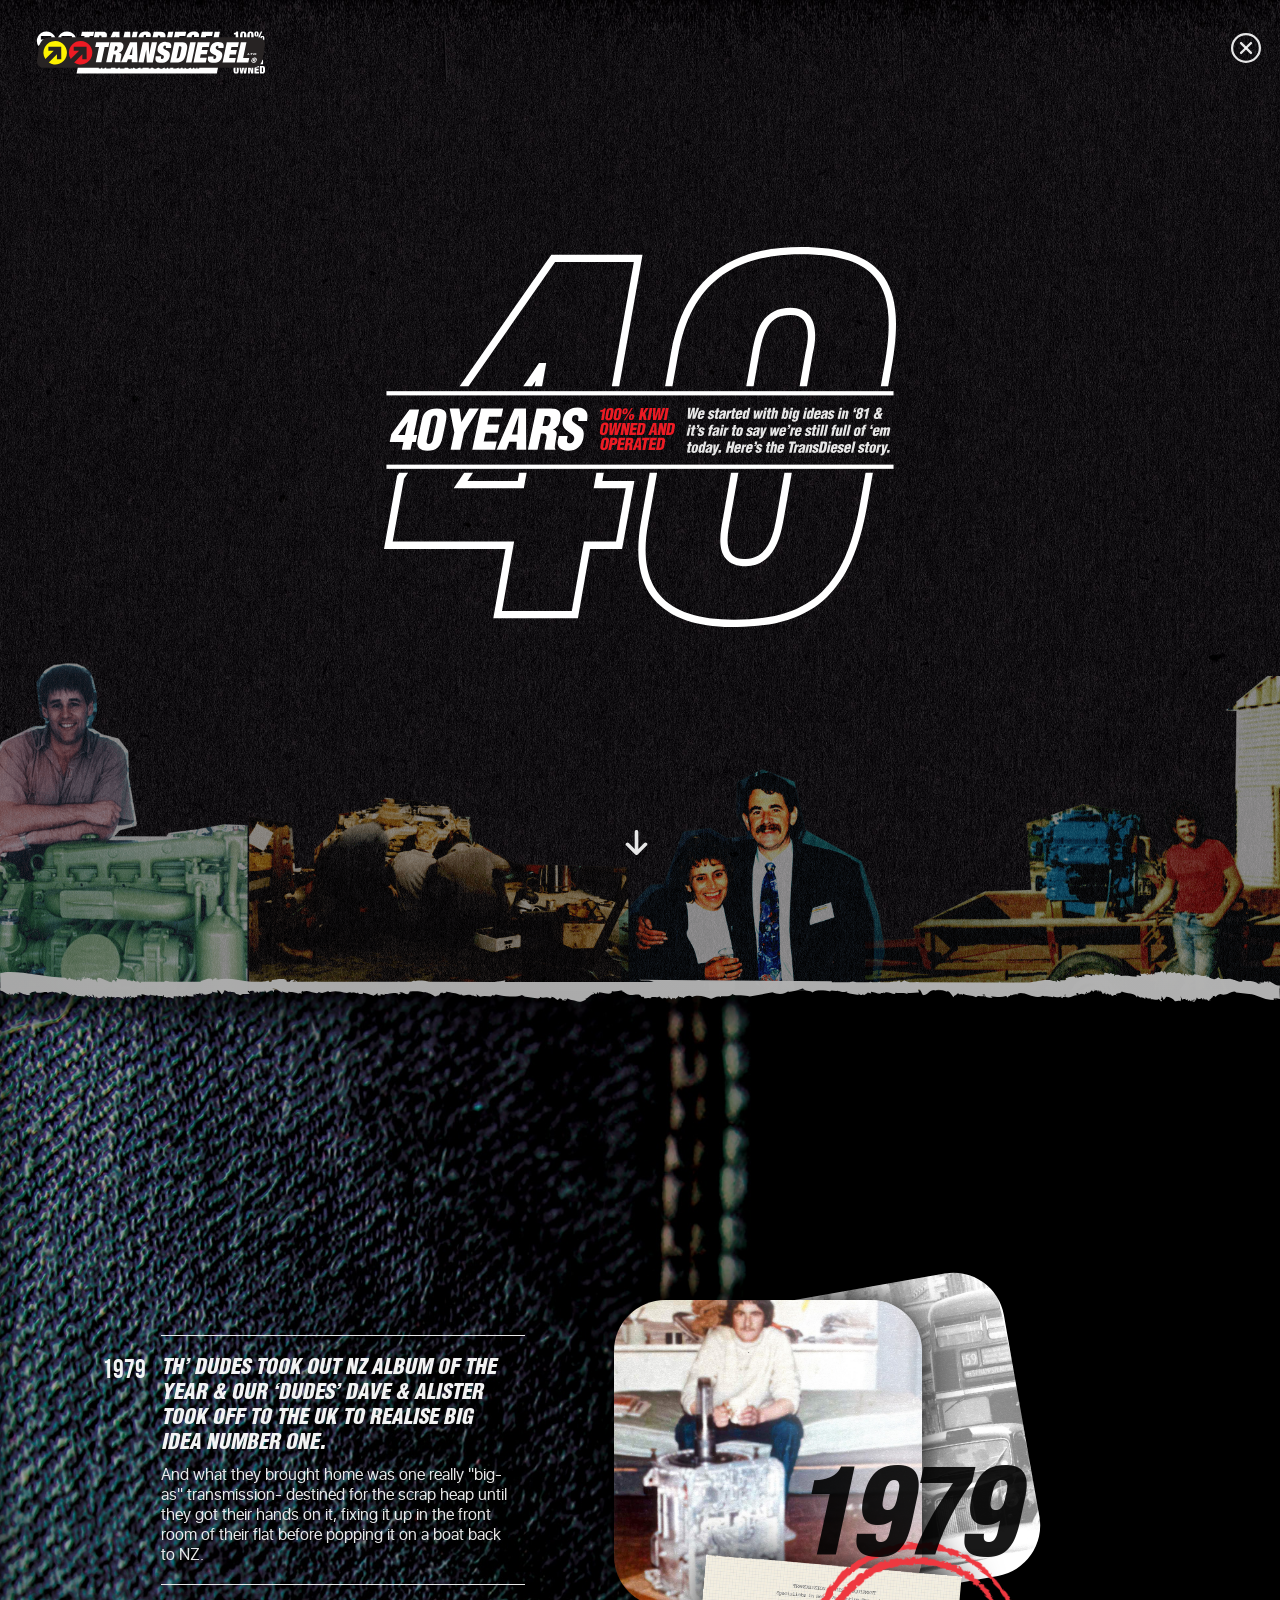
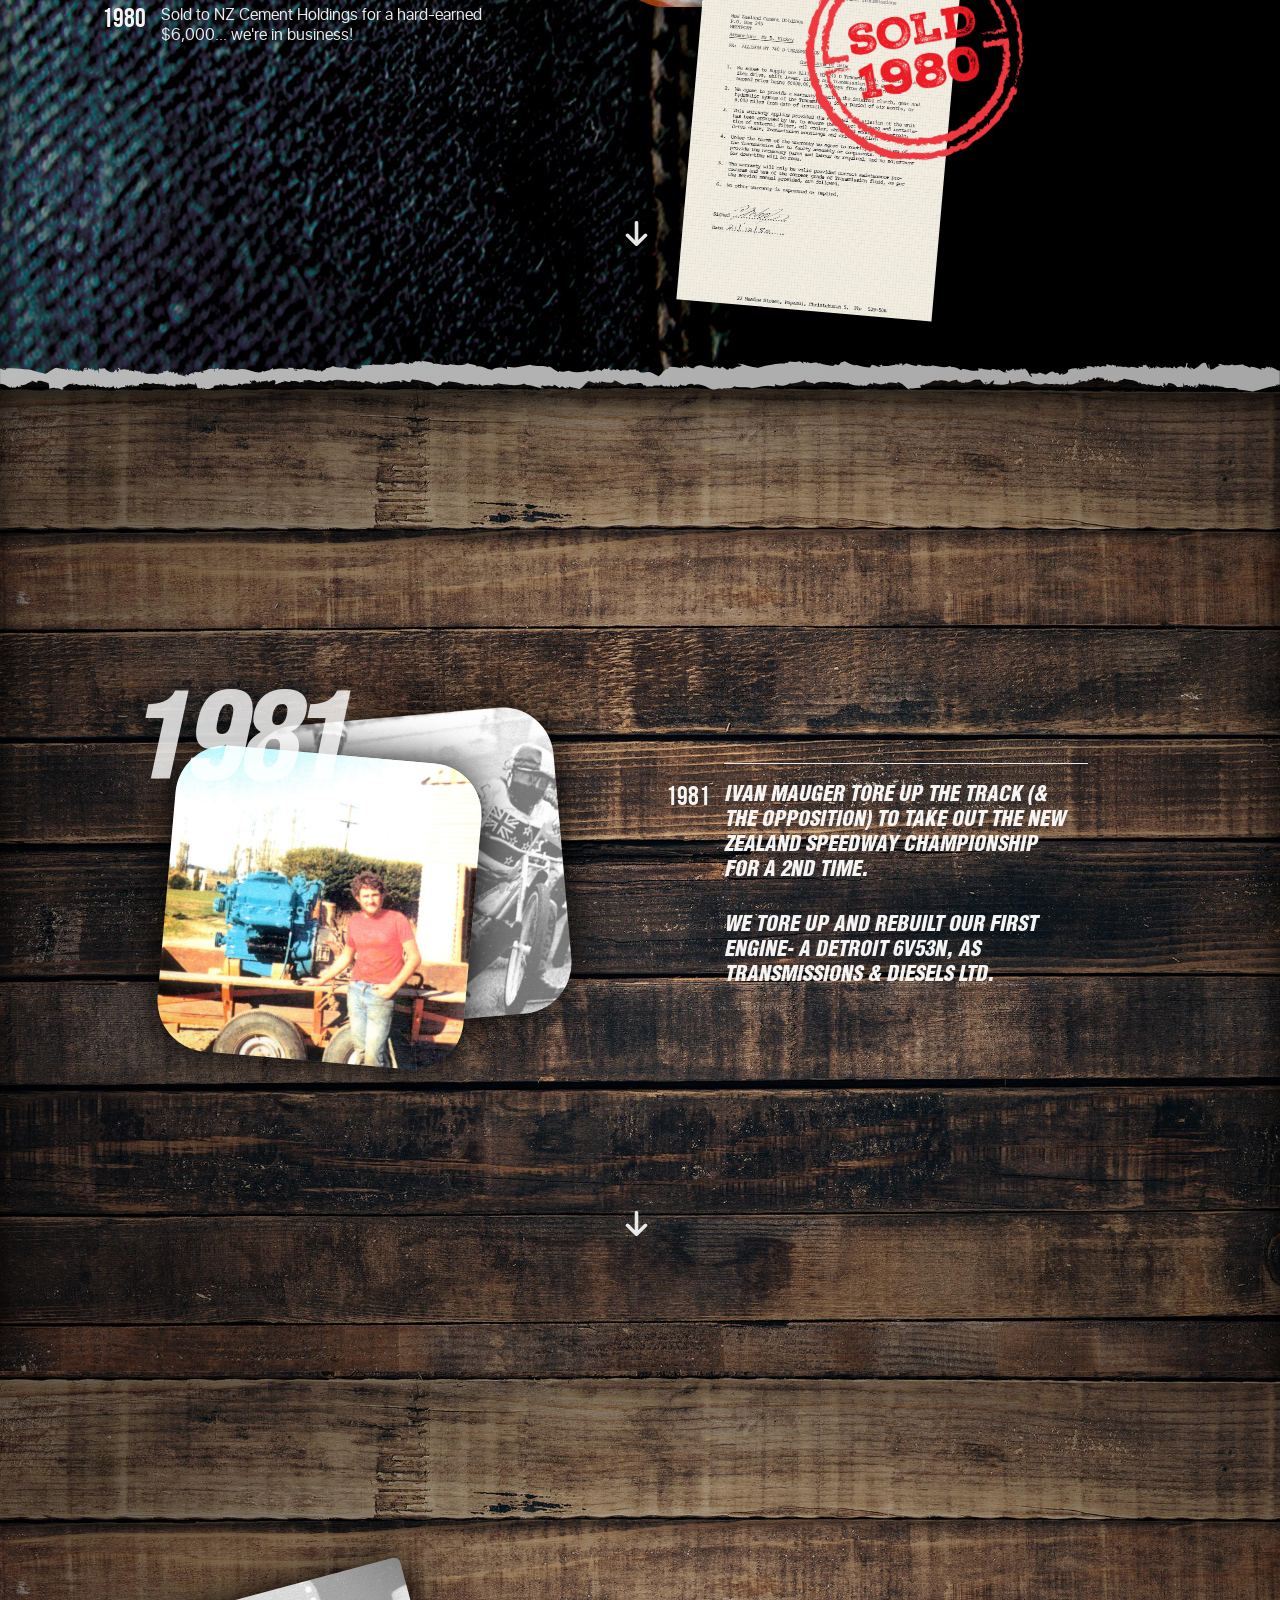
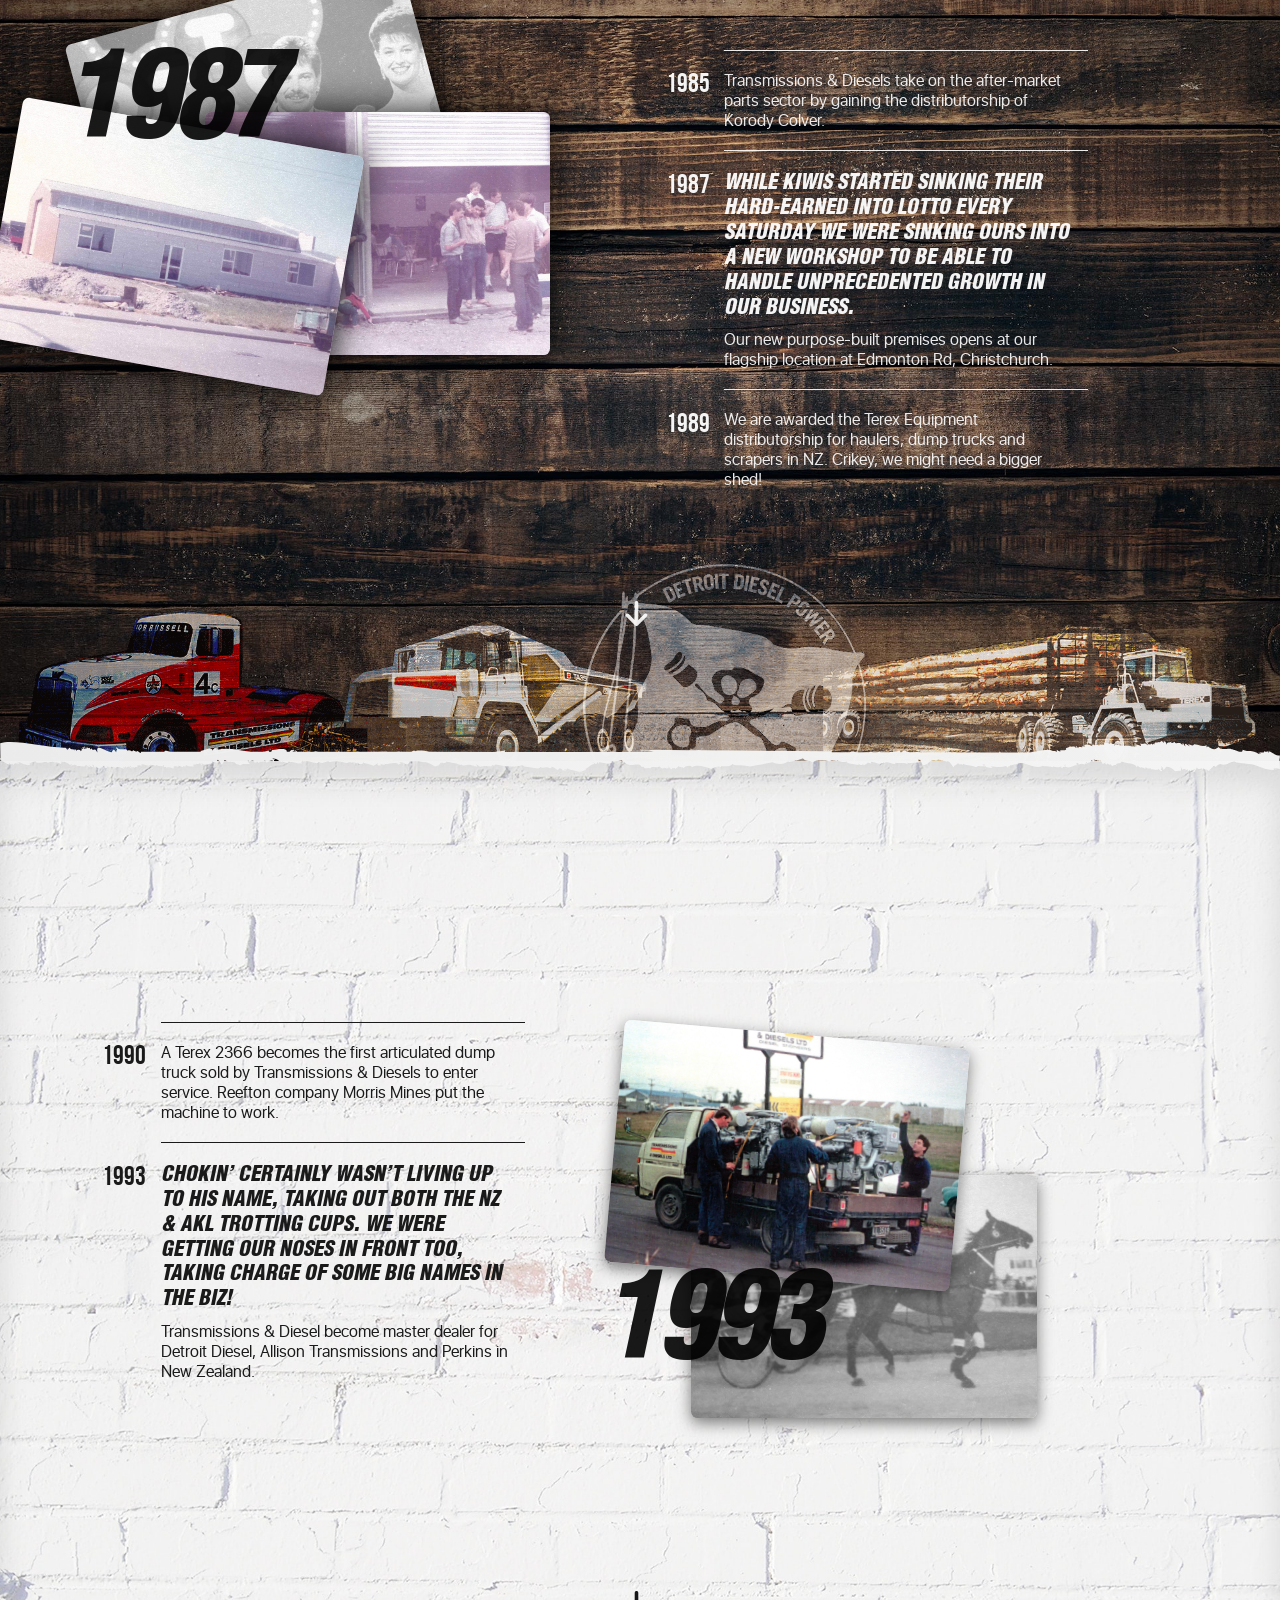
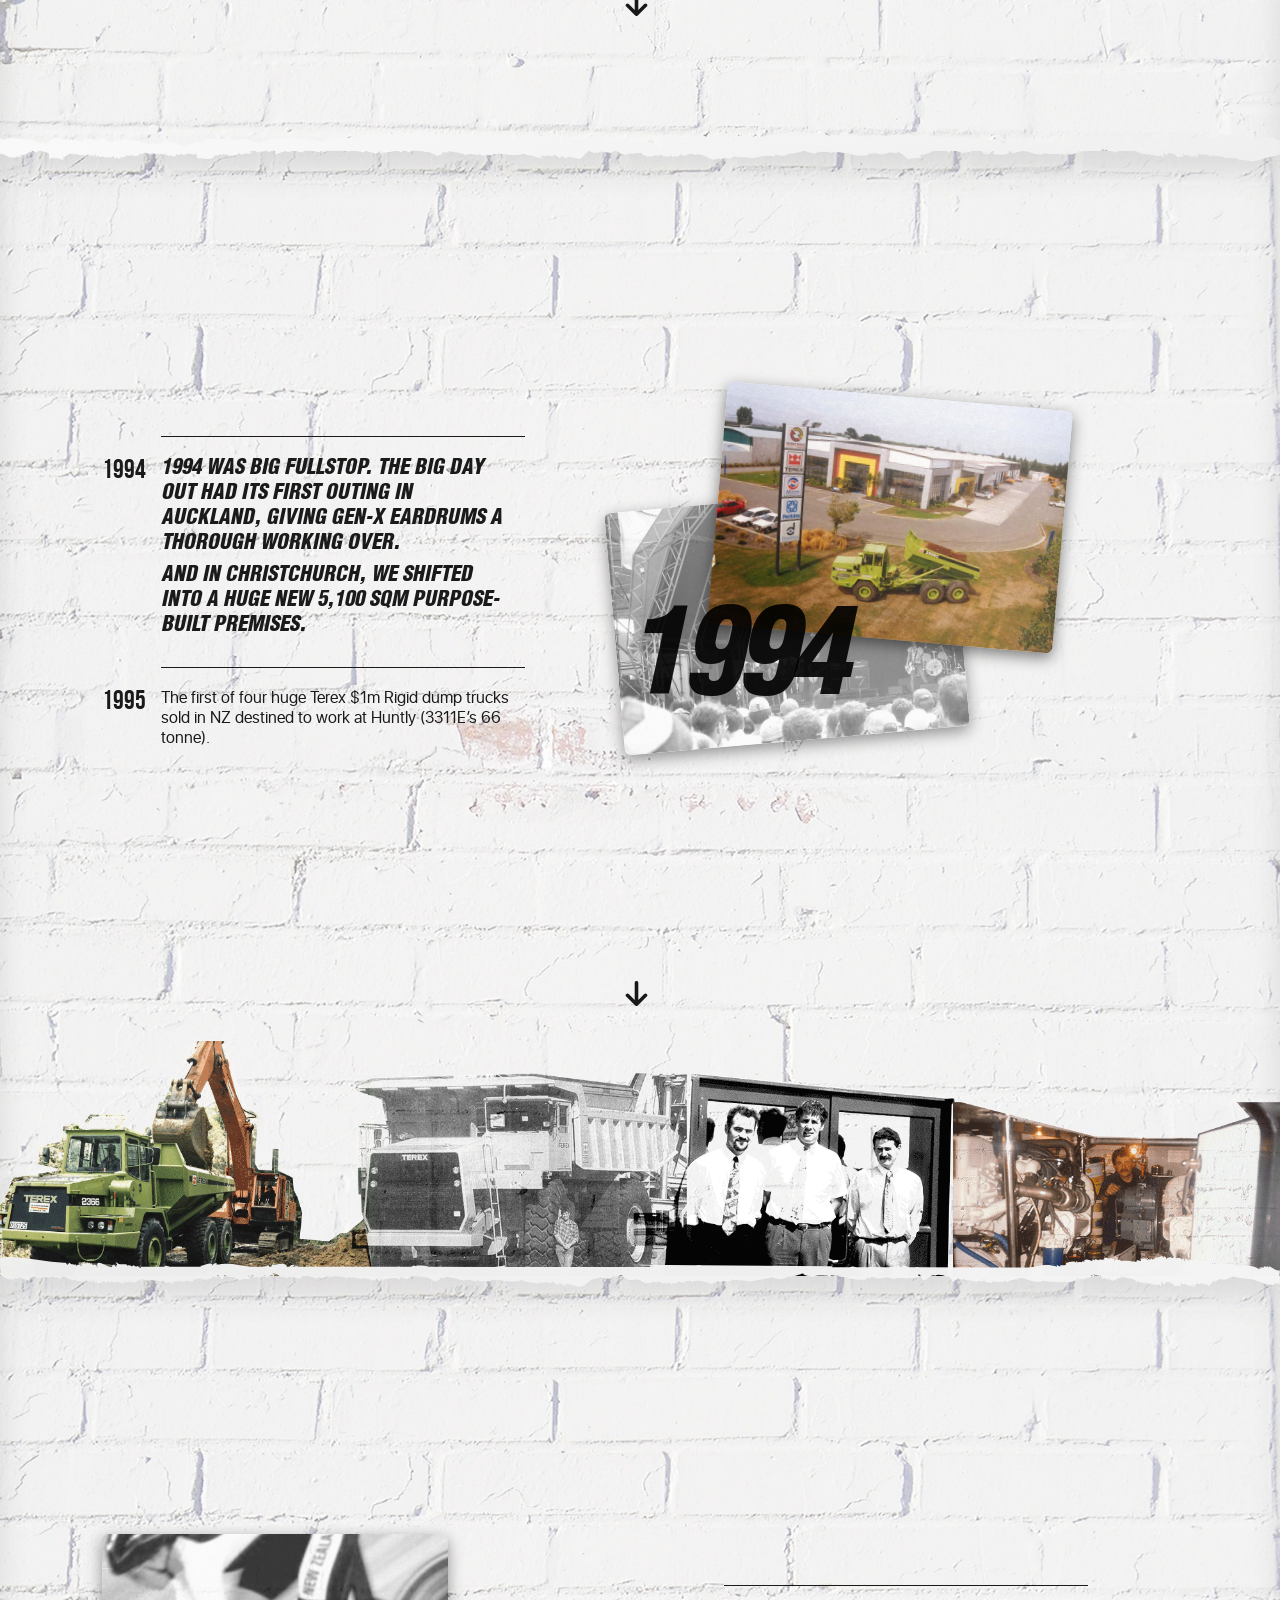
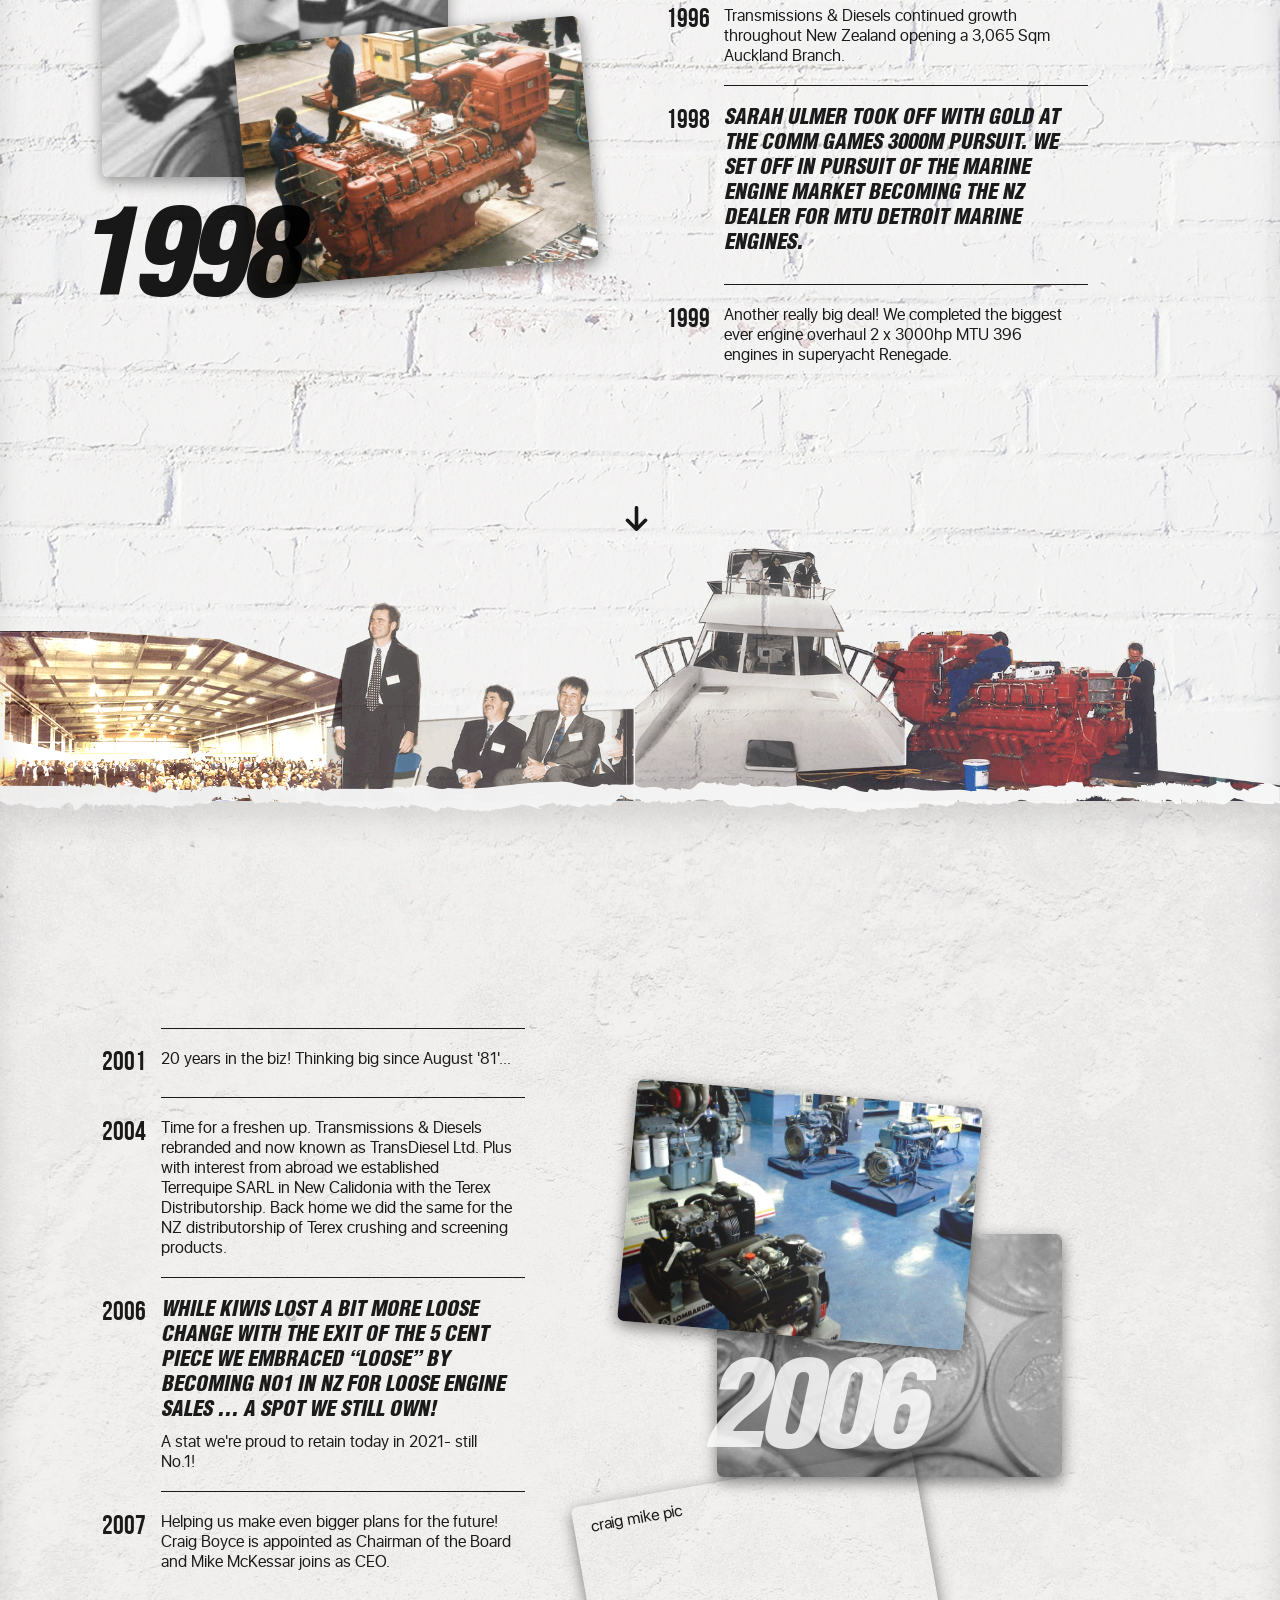
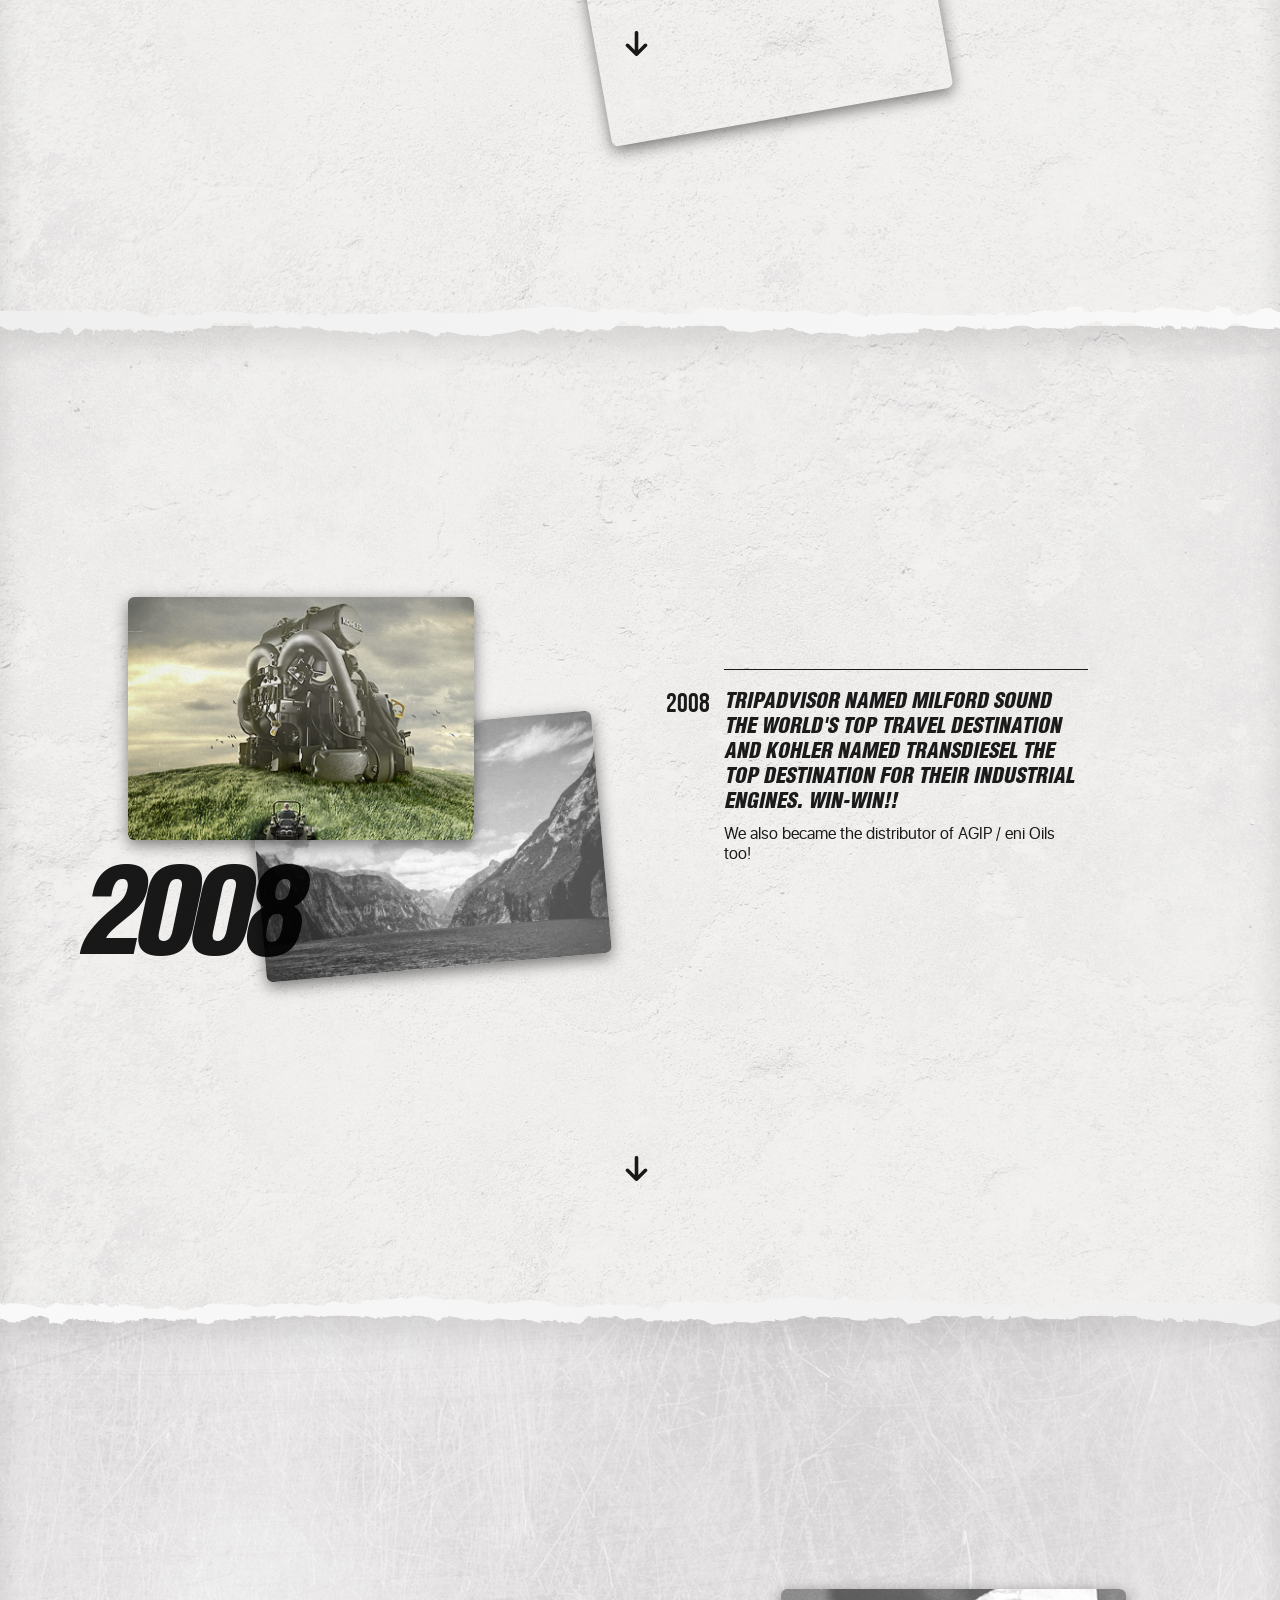
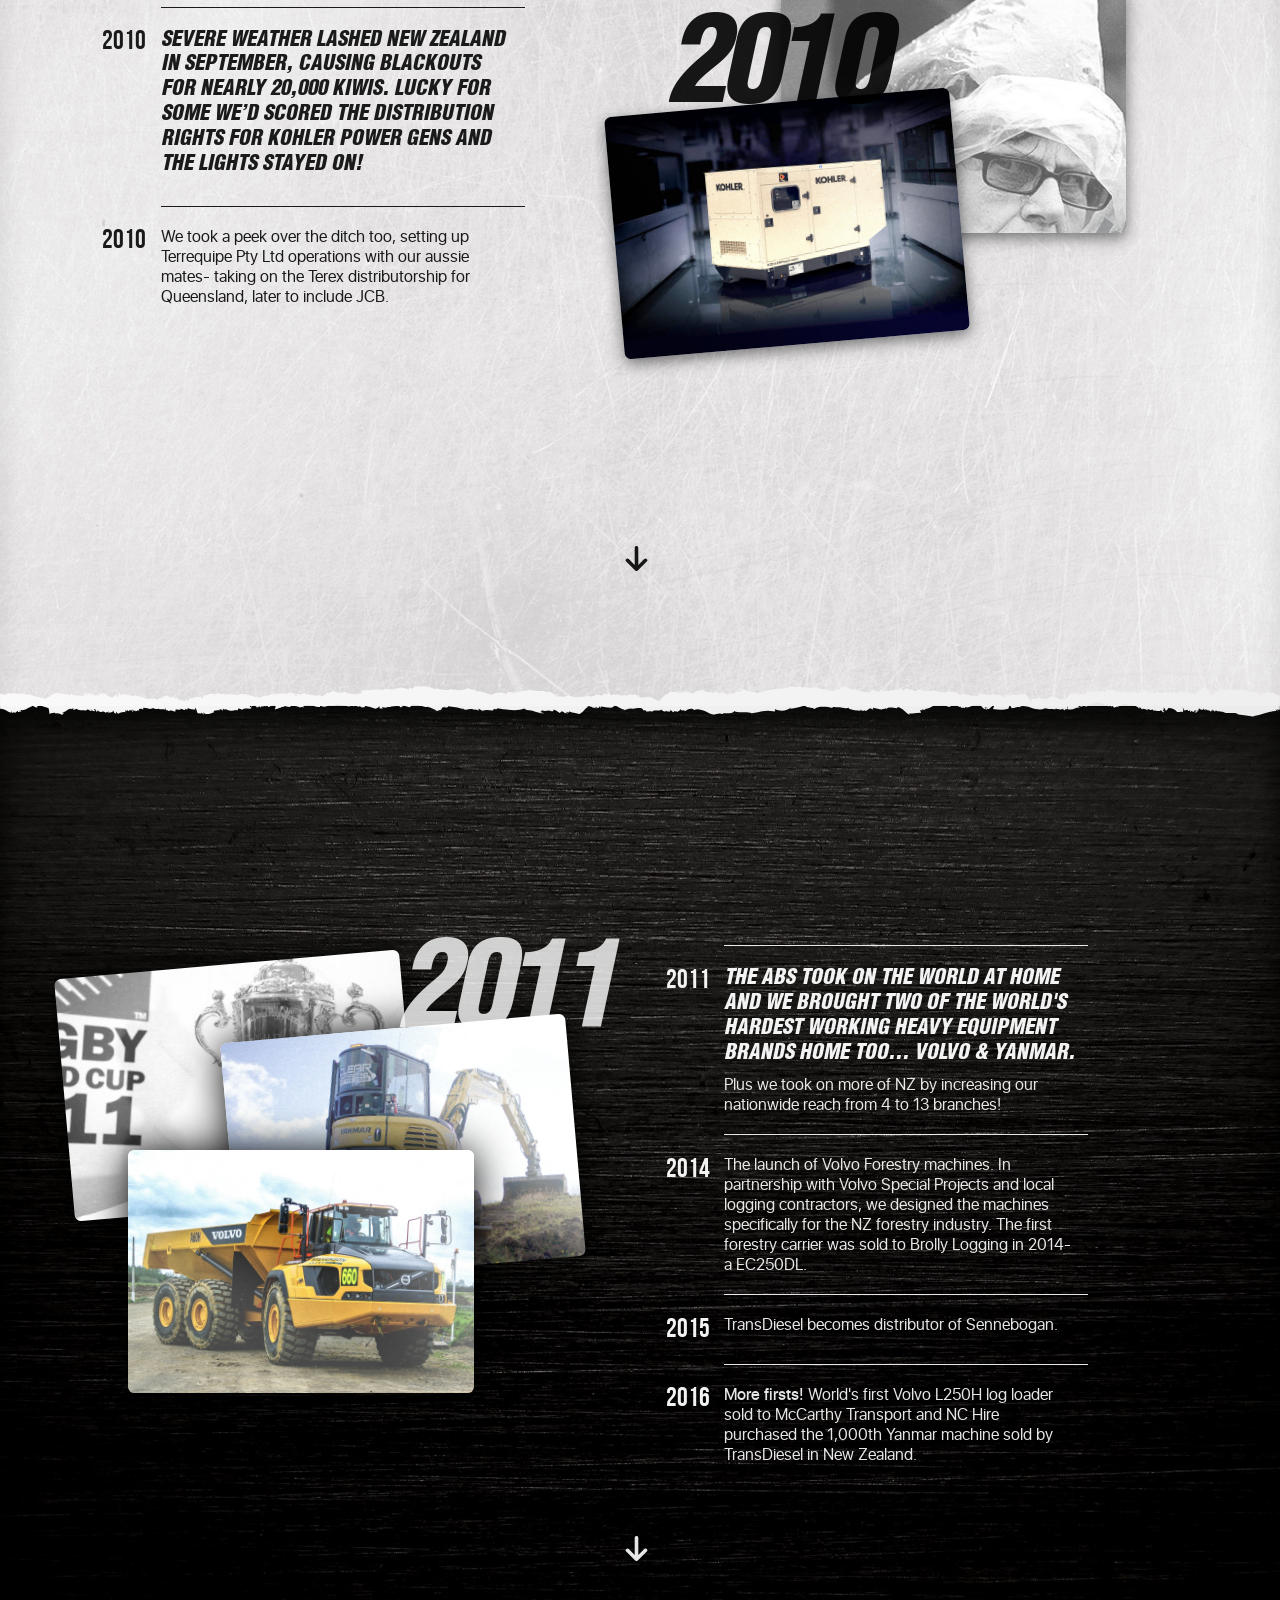
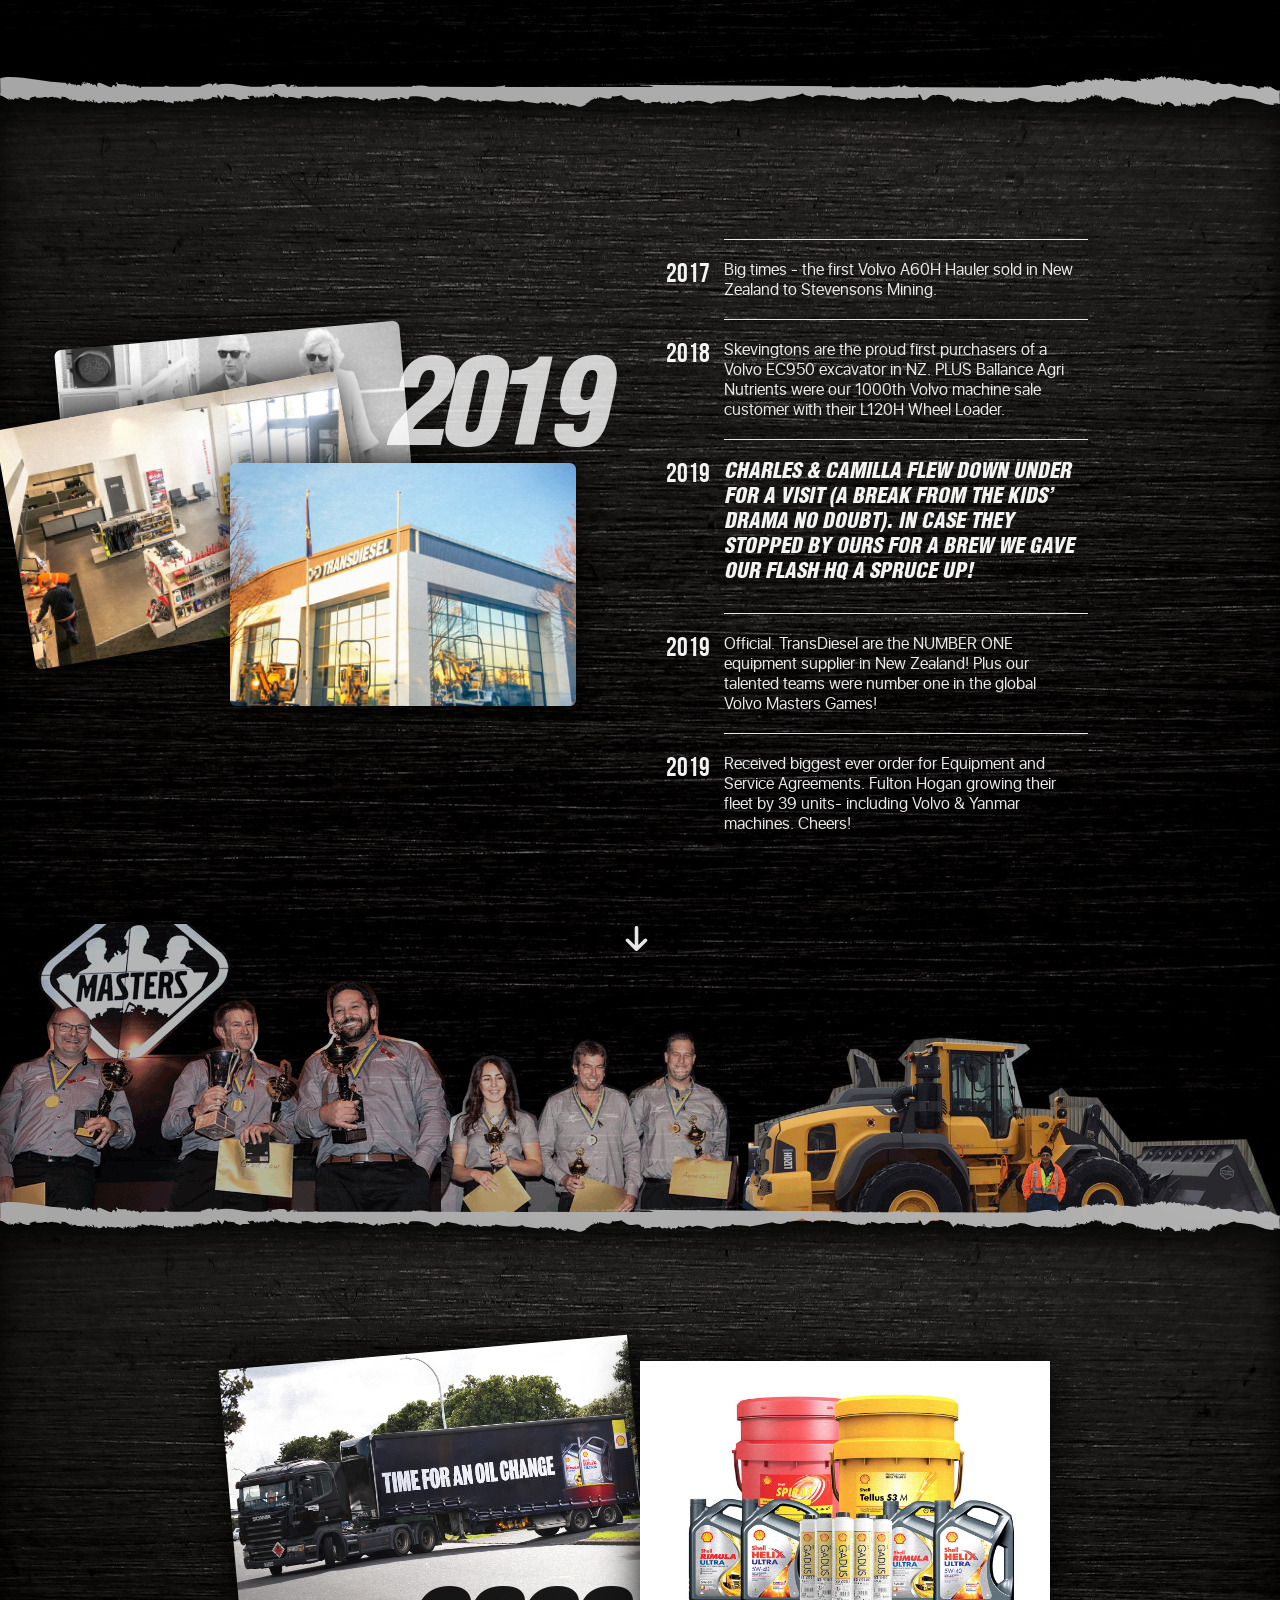
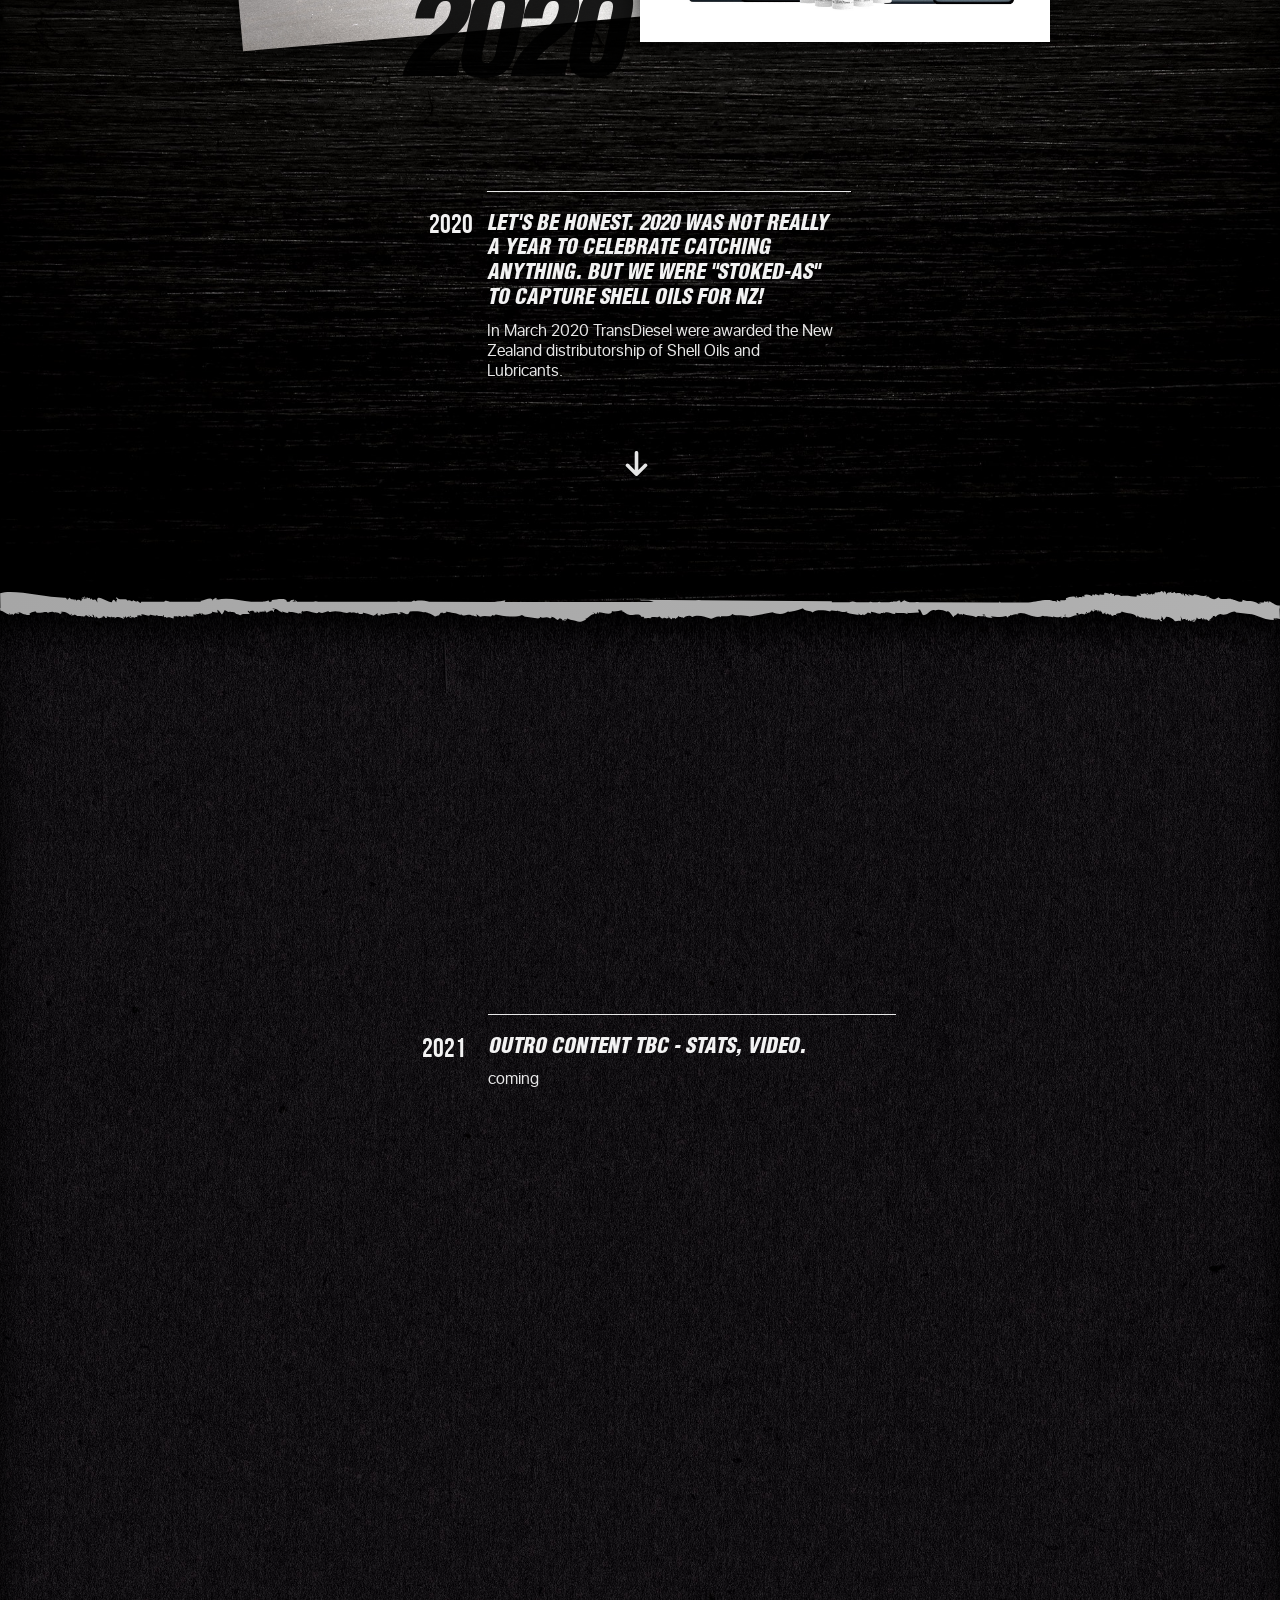
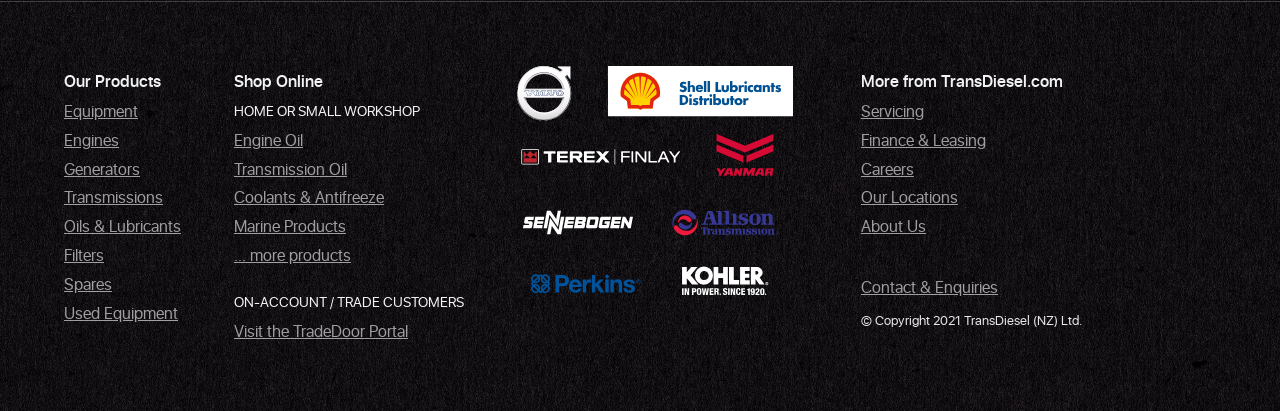
==== 40-years-our-story.html @ b113f23c "40 year demo" ====
﻿
<!DOCTYPE html>
<html>
<head>


    <title>TransDiesel. We've got your back.</title>
    <meta charset="utf-8" />
    <meta name="viewport" content="width=device-width, minimum-scale=1, initial-scale=1, shrink-to-fit=no">
    <meta name="twitter:title" property="og:title" content="TransDiesel. We've got your back." />
    <meta name="twitter:card" content="TransDiesel Ltd">
    <meta name="twitter:site" property="og:site_name" content="TransDiesel Ltd" />
    <meta name="description" property="og:description" content="100% Kiwi owned & operated, serving New Zealand’s equipment needs since 1980." />
    <meta name="twitter:image" property="og:image" content="https://transdiesel.com/images/icons/200x200profile.png" />


    <!-- css -->
    <style>
        html, body {
            width: 100%;
            height: 100%;
        }
    </style>
    <link rel="stylesheet" type="text/css" href="/css/normalize.css" />
    <link rel="stylesheet" type="text/css" href="/fonts/sf/fonts.css" />
    <link rel="stylesheet" type="text/css" href="/fonts/helvCondObl/stylesheet.css" />
    <link rel="stylesheet" type="text/css" href="/fonts/bebasneue/stylesheet.css" />
    <link rel="stylesheet" type="text/css" href="/images/icons/icomoon/style.css" />
    <link rel="stylesheet" type="text/css" href="/css/spsFeature.css">
    <link rel="stylesheet" type="text/css" href="/css/owl.carousel.min.css">
    <link rel="stylesheet" type="text/css" href="/css/owl.theme.default.css">
    <link rel="stylesheet" type="text/css" href="/css/animate.css">

</head>

<body id="top">





<div class="fixedUI">
    <div id="strip">
        <div>
            <div class="logoChanger">
                <img src="/40yr-assets/imgs/rev/logo-4.svg" class="hero animated fadeInDown">
                <img src="/40yr-assets/imgs/rev/logo-1.svg" class="logo1 logos animated fadeInDown">
                <img src="/40yr-assets/imgs/logo-1.svg" class="logo1R logos">
                <img src="/40yr-assets/imgs/logo-2.svg" class="logo2 logos animated fadeInDown">
                <img src="/40yr-assets/imgs/logo-3.svg" class="logo3 logos animated fadeInDown">
                <img src="/40yr-assets/imgs/rev/logo-3.svg" class="logo4 logos ">
            </div>
        </div>
        <div>
            <nav>
                <a href="https://www.transdiesel.com" class="iconCTA compact" title="Back">
                    <svg width="54" height="54" viewbox="0 0 54 54">
                        <g>
                            <path d="M37.38,16.62a2.11,2.11,0,0,0-3,0l-3.57,3.57L20.18,30.83,16.61,34.4a2.11,2.11,0,0,0,3,3l3.57-3.57L33.82,23.17l3.57-3.57A2.11,2.11,0,0,0,37.38,16.62Z" />
                            <path d="M37.38,37.38a2.11,2.11,0,0,0,0-3l-3.57-3.57L23.17,20.18,19.6,16.61a2.11,2.11,0,0,0-3,3l3.57,3.57L30.83,33.82l3.57,3.57A2.11,2.11,0,0,0,37.38,37.38Z" />
                            <circle cx="27" cy="27" r="25" style="stroke-miterlimit: 10;stroke-width: 4px"/>
                        </g>
                    </svg>
                </a>
            </nav>
        </div>
    </div>


    <div id="fixedRight">
        <div id="nodeNav">
            <a href="#intro" class="nodeItem" id="n0">
                <div class="label">Start</div>
                <div class="node">
                    <svg width="27" height="27" viewbox="0 0 27 27">
                    <g class="holder"><circle cx="13.47" cy="13.52" r="6" style="stroke-miterlimit: 10; stroke-width:2;"/></g>
                    <g class="activeNode inactive"><circle cx="13.5" cy="13.5" r="5" />
                    <g class="fadeLoop1 animated infinite fadeOut"><circle cx="13.5" cy="13.5" r="10.4" style="fill: none;stroke-miterlimit: 10;stroke-width:2;"/></g>
                    <g class="fadeLoop2 animated infinite fadeOut"><circle cx="13.5" cy="13.5" r="13" style="fill: none;stroke-miterlimit: 10;stroke-width:1;"/></g></g>
                    </svg>
                </div>
            </a>
            <a href="#s1" class="nodeItem" id="n1">
                <div class="label">1979/80</div>
                <div class="node">
                    <svg width="27" height="27" viewbox="0 0 27 27">
                    <g class="holder"><circle cx="13.47" cy="13.52" r="6" style="stroke-miterlimit: 10; stroke-width:2;"/></g>
                    <g class="activeNode inactive"><circle cx="13.5" cy="13.5" r="5" />
                    <g class="fadeLoop1 animated infinite fadeOut"><circle cx="13.5" cy="13.5" r="10.4" style="fill: none;stroke-miterlimit: 10;stroke-width:2;"/></g>
                    <g class="fadeLoop2 animated infinite fadeOut"><circle cx="13.5" cy="13.5" r="13" style="fill: none;stroke-miterlimit: 10;stroke-width:1;"/></g></g>
                    </svg>
                </div>
            </a>
            <a href="#s2" class="nodeItem" id="n2">
                <div class="label">1981</div>
                <div class="node">
                    <svg width="27" height="27" viewbox="0 0 27 27">
                    <g class="holder"><circle cx="13.47" cy="13.52" r="6" style="stroke-miterlimit: 10; stroke-width:2;"/></g>
                    <g class="activeNode inactive"><circle cx="13.5" cy="13.5" r="5" />
                    <g class="fadeLoop1 animated infinite fadeOut"><circle cx="13.5" cy="13.5" r="10.4" style="fill: none;stroke-miterlimit: 10;stroke-width:2;"/></g>
                    <g class="fadeLoop2 animated infinite fadeOut"><circle cx="13.5" cy="13.5" r="13" style="fill: none;stroke-miterlimit: 10;stroke-width:1;"/></g></g>
                    </svg>
                </div>
            </a>
            <a href="#s3" class="nodeItem" id="n3">
                <div class="label">1987</div>
                <div class="node">
                    <svg width="27" height="27" viewbox="0 0 27 27">
                        <g class="holder"><circle cx="13.47" cy="13.52" r="6" style="stroke-miterlimit: 10; stroke-width:2;"/></g>
                        <g class="activeNode inactive"><circle cx="13.5" cy="13.5" r="5" />
                        <g class="fadeLoop1 animated infinite fadeOut"><circle cx="13.5" cy="13.5" r="10.4" style="fill: none;stroke-miterlimit: 10;stroke-width:2;"/></g>
                        <g class="fadeLoop2 animated infinite fadeOut"><circle cx="13.5" cy="13.5" r="13" style="fill: none;stroke-miterlimit: 10;stroke-width:1;"/></g></g>
                        </svg>
                </div>
            </a>
            <a href="#s4" class="nodeItem" id="n4">
                <div class="label">1993</div>
                <div class="node">
                    <svg width="27" height="27" viewbox="0 0 27 27">
                        <g class="holder"><circle cx="13.47" cy="13.52" r="6" style="stroke-miterlimit: 10; stroke-width:2;"/></g>
                        <g class="activeNode inactive"><circle cx="13.5" cy="13.5" r="5" />
                        <g class="fadeLoop1 animated infinite fadeOut"><circle cx="13.5" cy="13.5" r="10.4" style="fill: none;stroke-miterlimit: 10;stroke-width:2;"/></g>
                        <g class="fadeLoop2 animated infinite fadeOut"><circle cx="13.5" cy="13.5" r="13" style="fill: none;stroke-miterlimit: 10;stroke-width:1;"/></g></g>
                        </svg>
                </div>
            </a>
            <a href="#s5" class="nodeItem" id="n5">
                <div class="label">1994</div>
                <div class="node">
                    <svg width="27" height="27" viewbox="0 0 27 27">
                        <g class="holder"><circle cx="13.47" cy="13.52" r="6" style="stroke-miterlimit: 10; stroke-width:2;"/></g>
                        <g class="activeNode inactive"><circle cx="13.5" cy="13.5" r="5" />
                        <g class="fadeLoop1 animated infinite fadeOut"><circle cx="13.5" cy="13.5" r="10.4" style="fill: none;stroke-miterlimit: 10;stroke-width:2;"/></g>
                        <g class="fadeLoop2 animated infinite fadeOut"><circle cx="13.5" cy="13.5" r="13" style="fill: none;stroke-miterlimit: 10;stroke-width:1;"/></g></g>
                        </svg>
                </div>
            </a>
            <a href="#s5b" class="nodeItem" id="n5b">
                <div class="label">1998</div>
                <div class="node">
                    <svg width="27" height="27" viewbox="0 0 27 27">
                        <g class="holder"><circle cx="13.47" cy="13.52" r="6" style="stroke-miterlimit: 10; stroke-width:2;"/></g>
                        <g class="activeNode inactive"><circle cx="13.5" cy="13.5" r="5" />
                        <g class="fadeLoop1 animated infinite fadeOut"><circle cx="13.5" cy="13.5" r="10.4" style="fill: none;stroke-miterlimit: 10;stroke-width:2;"/></g>
                        <g class="fadeLoop2 animated infinite fadeOut"><circle cx="13.5" cy="13.5" r="13" style="fill: none;stroke-miterlimit: 10;stroke-width:1;"/></g></g>
                        </svg>
                </div>
            </a>
            <a href="#s6" class="nodeItem" id="n6">
                <div class="label">2006</div>
                <div class="node">
                    <svg width="27" height="27" viewbox="0 0 27 27">
                        <g class="holder"><circle cx="13.47" cy="13.52" r="6" style="stroke-miterlimit: 10; stroke-width:2;"/></g>
                        <g class="activeNode inactive"><circle cx="13.5" cy="13.5" r="5" />
                        <g class="fadeLoop1 animated infinite fadeOut"><circle cx="13.5" cy="13.5" r="10.4" style="fill: none;stroke-miterlimit: 10;stroke-width:2;"/></g>
                        <g class="fadeLoop2 animated infinite fadeOut"><circle cx="13.5" cy="13.5" r="13" style="fill: none;stroke-miterlimit: 10;stroke-width:1;"/></g></g>
                        </svg>
                </div>
            </a>
            <a href="#s7" class="nodeItem" id="n7">
                <div class="label">2008</div>
                <div class="node">
                    <svg width="27" height="27" viewbox="0 0 27 27">
                        <g class="holder"><circle cx="13.47" cy="13.52" r="6" style="stroke-miterlimit: 10; stroke-width:2;"/></g>
                        <g class="activeNode inactive"><circle cx="13.5" cy="13.5" r="5" />
                        <g class="fadeLoop1 animated infinite fadeOut"><circle cx="13.5" cy="13.5" r="10.4" style="fill: none;stroke-miterlimit: 10;stroke-width:2;"/></g>
                        <g class="fadeLoop2 animated infinite fadeOut"><circle cx="13.5" cy="13.5" r="13" style="fill: none;stroke-miterlimit: 10;stroke-width:1;"/></g></g>
                        </svg>
                </div>
            </a>
            <a href="#s8" class="nodeItem" id="n8">
                <div class="label">2010</div>
                <div class="node">
                    <svg width="27" height="27" viewbox="0 0 27 27">
                        <g class="holder"><circle cx="13.47" cy="13.52" r="6" style="stroke-miterlimit: 10; stroke-width:2;"/></g>
                        <g class="activeNode inactive"><circle cx="13.5" cy="13.5" r="5" />
                        <g class="fadeLoop1 animated infinite fadeOut"><circle cx="13.5" cy="13.5" r="10.4" style="fill: none;stroke-miterlimit: 10;stroke-width:2;"/></g>
                        <g class="fadeLoop2 animated infinite fadeOut"><circle cx="13.5" cy="13.5" r="13" style="fill: none;stroke-miterlimit: 10;stroke-width:1;"/></g></g>
                        </svg>
                </div>
            </a>
            <a href="#s9" class="nodeItem" id="n9">
                <div class="label">2011</div>
                <div class="node">
                    <svg width="27" height="27" viewbox="0 0 27 27">
                        <g class="holder"><circle cx="13.47" cy="13.52" r="6" style="stroke-miterlimit: 10; stroke-width:2;"/></g>
                        <g class="activeNode inactive"><circle cx="13.5" cy="13.5" r="5" />
                        <g class="fadeLoop1 animated infinite fadeOut"><circle cx="13.5" cy="13.5" r="10.4" style="fill: none;stroke-miterlimit: 10;stroke-width:2;"/></g>
                        <g class="fadeLoop2 animated infinite fadeOut"><circle cx="13.5" cy="13.5" r="13" style="fill: none;stroke-miterlimit: 10;stroke-width:1;"/></g></g>
                        </svg>
                </div>
            </a>
            <a href="#s10" class="nodeItem" id="n10">
                <div class="label">2019</div>
                <div class="node">
                    <svg width="27" height="27" viewbox="0 0 27 27">
                        <g class="holder"><circle cx="13.47" cy="13.52" r="6" style="stroke-miterlimit: 10; stroke-width:2;"/></g>
                        <g class="activeNode inactive"><circle cx="13.5" cy="13.5" r="5" />
                        <g class="fadeLoop1 animated infinite fadeOut"><circle cx="13.5" cy="13.5" r="10.4" style="fill: none;stroke-miterlimit: 10;stroke-width:2;"/></g>
                        <g class="fadeLoop2 animated infinite fadeOut"><circle cx="13.5" cy="13.5" r="13" style="fill: none;stroke-miterlimit: 10;stroke-width:1;"/></g></g>
                        </svg>
                </div>
            </a>
            <a href="#s11" class="nodeItem" id="n11">
                <div class="label">2020</div>
                <div class="node">
                    <svg width="27" height="27" viewbox="0 0 27 27">
                        <g class="holder"><circle cx="13.47" cy="13.52" r="6" style="stroke-miterlimit: 10; stroke-width:2;"/></g>
                        <g class="activeNode inactive"><circle cx="13.5" cy="13.5" r="5" />
                        <g class="fadeLoop1 animated infinite fadeOut"><circle cx="13.5" cy="13.5" r="10.4" style="fill: none;stroke-miterlimit: 10;stroke-width:2;"/></g>
                        <g class="fadeLoop2 animated infinite fadeOut"><circle cx="13.5" cy="13.5" r="13" style="fill: none;stroke-miterlimit: 10;stroke-width:1;"/></g></g>
                        </svg>
                </div>
            </a>
            <a href="#s12" class="nodeItem" id="n12">
                <div class="label">2021</div>
                <div class="node">
                    <svg width="27" height="27" viewbox="0 0 27 27">
                        <g class="holder"><circle cx="13.47" cy="13.52" r="6" style="stroke-miterlimit: 10; stroke-width:2;"/></g>
                        <g class="activeNode inactive"><circle cx="13.5" cy="13.5" r="5" />
                        <g class="fadeLoop1 animated infinite fadeOut"><circle cx="13.5" cy="13.5" r="10.4" style="fill: none;stroke-miterlimit: 10;stroke-width:2;"/></g>
                        <g class="fadeLoop2 animated infinite fadeOut"><circle cx="13.5" cy="13.5" r="13" style="fill: none;stroke-miterlimit: 10;stroke-width:1;"/></g></g>
                        </svg>
                </div>
            </a>
    
        </div>

        <div id="yearID">
            <img src="/40yr-assets/imgs/rev/40yr.svg" class="default">
            <img src="/40yr-assets/imgs/40yr.svg" class="reversed">
        </div>
        


    </div>



</div>









<main>
    <div class="container">
        <div class="slideHolder picturefill-background intro" id="intro">
            <div class="slideContent">
                <div>
                    <article class="singleCol">
                        <section>
                            <div class="insetContent">
                                <img src="/40yr-assets/temp/Asset 2.svg">
                            </div>
                        </section>
                    </article>
                    
                </div>
            </div>

            <div class="cutawayImgs">
                <div><img src="/40yr-assets/photos/cutaways/intro/treatment_02.png"></div>
                <div><img src="/40yr-assets/photos/cutaways/intro/treatment_08.png"></div>
                <div><img src="/40yr-assets/photos/cutaways/intro/treatment_07.png"></div>
                <div><img src="/40yr-assets/photos/cutaways/intro/treatment_05.png"></div>
            </div>

            <span data-src="/40yr-assets/bgs/pprDark/s.jpg"></span><!-- use 4:3 aspect for ph -->
            <span data-src="/40yr-assets/bgs/pprDark/m.jpg" data-media="(min-width: 1000px)"></span>
            <span data-src="/40yr-assets/bgs/pprDark/l.jpg" data-media="(min-width: 1200px)"></span>
        </div>

        <div class="nextArrow">
            <a href="#s1" class="iconCTA compact in-page">
                <svg width="32" height="37" viewbox="0 0 32 37">
                    <path d="M31.22,23,17.89,36.23a2.7,2.7,0,0,1-3.78,0L.78,23a2.63,2.63,0,0,1,0-3.74,2.69,2.69,0,0,1,3.77,0L13.33,28V2.64a2.67,2.67,0,0,1,5.34,0V28l8.78-8.71a2.69,2.69,0,0,1,3.77,0A2.63,2.63,0,0,1,31.22,23Z" />
                </svg>
            </a>
        </div>

        <div id="start" style="height: 1px;">&nbsp;</div>


        <div class="slideHolder picturefill-background">
            <img src="/40yr-assets/imgs/ppr2-d.svg" class="offset-paper">
            
            <div class="slideContent insetShdw-dark" id="s1">
                <div class="fullheight">
                    <article class="doubleCol">
                        <section class="listContent">
                            <ul class="slideItems">
                                <li>
                                    <div>
                                        <h2>1979</h2>
                                    </div>
                                    <div>
                                       <h3>Th’ Dudes took out NZ Album of the Year &amp; our ‘dudes’ Dave & Alister took off to the UK to realise BIG idea number one.</h3>
                                        <p>And what they brought home was one really "big-as" transmission- destined for the scrap heap until they got their hands on it, fixing it up in the front room of their flat before popping it on a boat back to NZ.</p> 
                                    </div>
                                </li>
                                <li>
                                    <div>
                                        <h2>1980</h2>
                                    </div>
                                    <div>
                                        <p>Sold to NZ Cement Holdings for a hard-earned $6,000... we're in business!</p> 
                                    </div>
                                </li>
                            </ul>
                        </section>
                        <section class="artwork">
                           
                            <div class="vintage feat1 delay1 rotateMin10" style="left:10vw; margin-top: -27%; background-image: url(/40yr-assets/photos/1979-bg.jpg);">&nbsp;</div>
                            
                            <div class="vintage feat2 delay2" style="left:2vw;margin-top: -25%;background-image: url(/40yr-assets/photos/1979.jpg);">&nbsp;</div>

                            <div class="paper feat3 delay4 rotate5" style="left:8vw; margin-top: 22%; background-image: url(/40yr-assets/imgs/1stsale.jpg);">&nbsp;</div>

                            <div class="sold feat4 delay5 rotateMin10" style="left:17vw; margin-top: 18%; background-image: url(/40yr-assets/imgs/sold@2x.png);">&nbsp;</div>

                            <div class="year delay1" style="top:35vh;left:15vw;margin-top: 25%;">
                                <h2 class="Helv big black">1979</h2>
                            </div>                             
                        </section>
                    </article>
                </div>
            </div>

            <span data-src="/40yr-assets/bgs/denim/s.jpg"></span><!-- use 4:3 aspect for ph -->
            <span data-src="/40yr-assets/bgs/denim/m.jpg" data-media="(min-width: 1000px)"></span>
            <span data-src="/40yr-assets/bgs/denim/l.jpg" data-media="(min-width: 1200px)"></span>
        </div>

        <div class="nextArrow">
            <a href="#s2" class="iconCTA compact in-page">
                <svg width="32" height="37" viewbox="0 0 32 37">
                    <path d="M31.22,23,17.89,36.23a2.7,2.7,0,0,1-3.78,0L.78,23a2.63,2.63,0,0,1,0-3.74,2.69,2.69,0,0,1,3.77,0L13.33,28V2.64a2.67,2.67,0,0,1,5.34,0V28l8.78-8.71a2.69,2.69,0,0,1,3.77,0A2.63,2.63,0,0,1,31.22,23Z" />
                </svg>
            </a>
        </div>





        <div class="slideHolder picturefill-background">
            <img src="/40yr-assets/imgs/ppr1-d.svg" class="offset-paper">

            <div class="slideContent insetShdw-dark" id="s2">
                <div class="fullheight">
                    <article class="doubleCol flip">
                        <section class="listContent">
                            <ul class="slideItems">
                                <li>
                                    <div>
                                        <h2>1981</h2>
                                    </div>
                                    <div>
                                        <h3>Ivan Mauger tore up the track (& the opposition) to take out
                                        the New Zealand Speedway Championship for a 2nd time.</h3>
                                        <br> 
                                        <h3>We tore up and rebuilt our first engine- a Detroit 6V53N, as 
                                            Transmissions & Diesels Ltd.</h3>
                                    </div>
                                </li>
                            </ul>
                        </section>
                        <section class="artwork">
                            <div class="vintage feat1 delay1 rotateMin5" style="left:20vw; margin-top: -18%;background-image:url(/40yr-assets/photos/1981-bg.jpg);">&nbsp;</div>
                            
                            <div class="vintage feat2 rotate5 delay3" style="left:13vw;margin-top: -12%;background-image:url(/40yr-assets/photos/1981.jpg);">&nbsp;</div>

                            <div class="year delay2" style="top:50vh;left:9vw;margin-top:-25%;">
                                <h2 class="Helv big white">1981</h2>
                            </div>                             
                        </section>
                    </article>
                </div>
            </div>


            <span data-src="/40yr-assets/bgs/woodWall/s.jpg"></span><!-- use 4:3 aspect for ph -->
            <span data-src="/40yr-assets/bgs/woodWall/m.jpg" data-media="(min-width: 1000px)"></span>
            <span data-src="/40yr-assets/bgs/woodWall/l.jpg" data-media="(min-width: 1200px)"></span>
        </div>

        <div class="nextArrow">
            <a href="#s3" class="iconCTA compact in-page ">
                <svg width="32" height="37" viewbox="0 0 32 37">
                    <path d="M31.22,23,17.89,36.23a2.7,2.7,0,0,1-3.78,0L.78,23a2.63,2.63,0,0,1,0-3.74,2.69,2.69,0,0,1,3.77,0L13.33,28V2.64a2.67,2.67,0,0,1,5.34,0V28l8.78-8.71a2.69,2.69,0,0,1,3.77,0A2.63,2.63,0,0,1,31.22,23Z" />
                </svg>
            </a>
        </div>

<h3></h3>


        <div class="slideHolder picturefill-background">

            <div class="slideContent insetShdw-light" id="s3">
                <div class="fullheight">
                    <article class="doubleCol flip">
                        <section class="listContent">
                            <ul class="slideItems">
                                <li>
                                    <div>
                                        <h2>1985</h2>
                                    </div>
                                    <div>
                                        <p>Transmissions & Diesels take on the after-market parts sector by gaining the distributorship of Korody Colver.</p> 
                                    </div>
                                </li>
                                <li>
                                    <div>
                                        <h2>1987</h2>
                                    </div>
                                    <div>
                                        <h3>While kiwis started sinking their hard-earned into Lotto every Saturday we were sinking ours into a new workshop to be able to handle unprecedented growth in our business.</h3>
                                        <p>Our new purpose-built premises opens at our flagship location at Edmonton Rd, Christchurch.</p> 
                                    </div>
                                </li>
                                <li>
                                    <div>
                                        <h2>1989</h2>
                                    </div>
                                    <div>
                                        <p>We are awarded the Terex Equipment distributorship for haulers, dump trucks and scrapers in NZ. Crikey, we might need a bigger shed!</p> 
                                    </div>
                                </li>
                            </ul>
                        </section>
                        <section class="artwork">
                            <div class="land1 feat1 delay1 rotateMin15" style="left:7vw; margin-top: -35%;background-image:url(/40yr-assets/photos/1987-bg.jpg);">&nbsp;</div>
                            
                            <div class="land1 feat2 delay2" style="left:16vw;margin-top: -17%;background-image:url(/40yr-assets/photos/1987-b.jpg);">&nbsp;</div>

                            <div class="land1 feat3 rotate10 delay3" style="left:0vw;margin-top: -15%;background-image:url(/40yr-assets/photos/1987.jpg);">&nbsp;</div>

                            <div class="year delay2" style="top:50vh;left:4vw;margin-top:-30%;">
                                <h2 class="Helv big black">1987</h2>
                            </div>                             
                        </section>
                    </article>
                </div>
            </div>

            <div class="cutawayImgs">
                <div><img src="/40yr-assets/photos/cutaways/1987/images/80s-1_02.png"></div>
                <div><img src="/40yr-assets/photos/cutaways/1987/images/80s-1_03.png"></div>
                <div><img src="/40yr-assets/photos/cutaways/1987/images/80s-1_04.png"></div>
            </div>

            <span data-src="/40yr-assets/bgs/woodWall/s.jpg"></span><!-- use 4:3 aspect for ph -->
            <span data-src="/40yr-assets/bgs/woodWall/m.jpg" data-media="(min-width: 1000px)"></span>
            <span data-src="/40yr-assets/bgs/woodWall/l.jpg" data-media="(min-width: 1200px)"></span>
        </div>

        <div class="nextArrow">
                <a href="#s4" class="iconCTA compact in-page">
                <svg width="32" height="37" viewbox="0 0 32 37">
                    <path d="M31.22,23,17.89,36.23a2.7,2.7,0,0,1-3.78,0L.78,23a2.63,2.63,0,0,1,0-3.74,2.69,2.69,0,0,1,3.77,0L13.33,28V2.64a2.67,2.67,0,0,1,5.34,0V28l8.78-8.71a2.69,2.69,0,0,1,3.77,0A2.63,2.63,0,0,1,31.22,23Z" />
                </svg>
            </a>
        </div>



        <!-- trigger reversed timeline -->
        <!-- trigger reversed timeline -->
        <!-- trigger reversed timeline -->
        <!-- trigger reversed timeline -->
        <!-- trigger reversed timeline -->
        <div id="revTriggerOn"></div>




        <div class="slideHolder picturefill-background rev">
            <img src="/40yr-assets/imgs/ppr2.svg" class="offset-paper">

            <div class="slideContent insetShdw-light" id="s4">
                <div class="">
                    <article class="doubleCol">
                        <section class="listContent">
                            <ul class="slideItems">
                                <li>
                                    <div>
                                        <h2>1990</h2>
                                    </div>
                                    <div>
                                        <p>A Terex 2366 becomes the first articulated dump truck sold by Transmissions & Diesels to enter service. Reefton company Morris Mines put the machine to work.</p> 
                                    </div>
                                </li>
                                <li>
                                    <div>
                                        <h2>1993</h2>
                                    </div>
                                    <div>
                                        <h3>Chokin’ certainly wasn’t living up to his name, taking out both the NZ & Akl Trotting Cups. We were getting our noses in front too, taking charge of some big names in the biz!</h3>
                                        <p>Transmissions & Diesel become master dealer for Detroit Diesel, Allison Transmissions and Perkins in New Zealand.</p> 
                                    </div>
                                </li>
                            </ul>
                        </section>
                        <section class="artwork">
                            <div class="land1 feat1 delay1 revBoxShdw" style="left:8vw; margin-top: -20%;background-image:url(/40yr-assets/photos/1993-bg.jpg);">&nbsp;</div>
                            
                            <div class="land1 feat2 revBoxShdw rotate5 delay2" style="left:2vw;margin-top: -45%;background-image:url(/40yr-assets/photos/1993.jpg);">&nbsp;</div>

                            <div class="year delay1" style="bottom:16vh;left:0vw;margin-top:-25%;">
                                <h2 class="Helv big black">1993</h2>
                            </div>                             
                        </section>
                    </article>
                </div>
                
            </div>
            <span data-src="/40yr-assets/bgs/brickW/s.jpg"></span><!-- use 4:3 aspect for ph -->
            <span data-src="/40yr-assets/bgs/brickW/m.jpg" data-media="(min-width: 1000px)"></span>
            <span data-src="/40yr-assets/bgs/brickW/l.jpg" data-media="(min-width: 1200px)"></span>
        </div>


        <div class="nextArrow">
            <a href="#s5" class="iconCTA compact in-page light">
                <svg width="32" height="37" viewbox="0 0 32 37">
                    <path d="M31.22,23,17.89,36.23a2.7,2.7,0,0,1-3.78,0L.78,23a2.63,2.63,0,0,1,0-3.74,2.69,2.69,0,0,1,3.77,0L13.33,28V2.64a2.67,2.67,0,0,1,5.34,0V28l8.78-8.71a2.69,2.69,0,0,1,3.77,0A2.63,2.63,0,0,1,31.22,23Z" />
                </svg>
            </a>
        </div>




        <div class="slideHolder picturefill-background rev extend">
            <img src="/40yr-assets/imgs/ppr1.svg" class="offset-paper">

            <div class="slideContent extend insetShdw-light" id="s5">
                <div class="">
                    <article class="doubleCol">
                        <section class="listContent">
                            <ul class="slideItems">

                                <li>
                                    <div>
                                        <h2>1994</h2>
                                    </div>
                                    <div>
                                        <h3>1994 was BIG fullstop. The Big Day Out had its first outing in Auckland, giving Gen-X eardrums a thorough working over. </h3>
                                        <h3>And in Christchurch, we shifted into a HUGE new 5,100 SqM purpose-built premises.</h3> 
                                    </div>
                                </li>
                                <li>
                                    <div>
                                        <h2>1995</h2>
                                    </div>
                                    <div>
                                        <p>The first of four huge Terex $1m Rigid dump trucks sold in NZ destined to work at Huntly (3311E’s 66 tonne).</p> 
                                    </div>
                                </li>
                            </ul>
                        </section>
                        <section class="artwork">
                            <div class="land1 feat1 bgPicSoftLight revBoxShdw delay1 rotateMin5" style="left:2vw; margin-top: -32%;background-image:url(/40yr-assets/photos/1994-bg.jpg);">&nbsp;</div>
                            
                            <div class="land1 feat2 revBoxShdw rotate5 delay3" style="left:10vw;margin-top: -50%;background-image:url(/40yr-assets/photos/1994.jpg);">&nbsp;</div>

                            <div class="year delay2" style="bottom:22vh;left:2vw;margin-top:-25%;">
                                <h2 class="Helv big black">1994</h2>
                            </div>                             
                        </section>
                    </article>
                </div>

            </div>

            <div class="cutawayImgs">
                <div><img src="/40yr-assets/photos/cutaways/1994/images/90s-1_02.png"></div>
                <div><img src="/40yr-assets/photos/cutaways/1994/images/90s-1_03.png"></div>
                <div><img src="/40yr-assets/photos/cutaways/1994/images/90s-1_04.png"></div>
            </div>

            <span data-src="/40yr-assets/bgs/brickW/s.jpg"></span><!-- use 4:3 aspect for ph -->
            <span data-src="/40yr-assets/bgs/brickW/m.jpg" data-media="(min-width: 1000px)"></span>
            <span data-src="/40yr-assets/bgs/brickW/l.jpg" data-media="(min-width: 1200px)"></span>
        </div>


        <div class="nextArrow higher">
            <a href="#s5b" class="iconCTA compact in-page light ">
                <svg width="32" height="37" viewbox="0 0 32 37">
                    <path d="M31.22,23,17.89,36.23a2.7,2.7,0,0,1-3.78,0L.78,23a2.63,2.63,0,0,1,0-3.74,2.69,2.69,0,0,1,3.77,0L13.33,28V2.64a2.67,2.67,0,0,1,5.34,0V28l8.78-8.71a2.69,2.69,0,0,1,3.77,0A2.63,2.63,0,0,1,31.22,23Z" />
                </svg>
            </a>
        </div>


                            



        <div class="slideHolder picturefill-background rev extend">
            <img src="/40yr-assets/imgs/ppr2.svg" class="offset-paper">
            <div class="slideContent extend insetShdw-light" id="s5b">
                <div class="fullheight">
                    <article class="doubleCol flip">
                        <section class="listContent">
                            <ul class="slideItems">
                                <li>
                                    <div>
                                        <h2>1996</h2>
                                    </div>
                                    <div>
                                        <p>Transmissions & Diesels continued growth throughout New Zealand opening a 3,065 Sqm Auckland Branch.</p> 
                                    </div>
                                </li>
                                <li>
                                    <div>
                                        <h2>1998</h2>
                                    </div>
                                    <div>
                                       <h3>Sarah Ulmer took off with gold at the comm games 3000m pursuit. We set off in pursuit of the marine engine market becoming the NZ dealer for MTU Detroit marine engines.</h3>
                                    </div>
                                </li>
                                <li>
                                    <div>
                                        <h2>1999</h2>
                                    </div>
                                    <div>
                                        <p>Another really big deal! We completed the biggest ever engine overhaul 2 x 3000hp MTU 396 engines in superyacht Renegade.</p> 
                                    </div>
                                </li>
                            </ul>
                        </section>
                        <section class="artwork">
                            <div class="land1 feat1 bgPicSoftLight revBoxShdw delay1" style="left:8vw; margin-top: -30%;background-image:url(/40yr-assets/photos/1998-bg.jpg);">&nbsp;</div>
                            
                            <div class="land1 feat2 revBoxShdw rotateMin5 delay2" style="left:19vw;margin-top: -15%;background-image:url(/40yr-assets/photos/1998.jpg);">&nbsp;</div>

                            <div class="year delay1" style="bottom:35vh;left:5vw;margin-top:-25%;">
                                <h2 class="Helv big black">1998</h2>
                            </div>                             
                        </section>
                    </article>
                </div>

            </div>

            <div class="cutawayImgs">
                <div><img src="/40yr-assets/photos/cutaways/1998/images/90s-2_02.png"></div>
                <div><img src="/40yr-assets/photos/cutaways/1998/images/90s-2_03.png"></div>
                <div><img src="/40yr-assets/photos/cutaways/1998/images/90s-2_04.png"></div>
            </div>

            <span data-src="/40yr-assets/bgs/brickW/s.jpg"></span><!-- use 4:3 aspect for ph -->
            <span data-src="/40yr-assets/bgs/brickW/m.jpg" data-media="(min-width: 1000px)"></span>
            <span data-src="/40yr-assets/bgs/brickW/l.jpg" data-media="(min-width: 1200px)"></span>
        </div>


        <div class="nextArrow higher">
            <a href="#s6" class="iconCTA compact in-page light ">
                <svg width="32" height="37" viewbox="0 0 32 37">
                    <path d="M31.22,23,17.89,36.23a2.7,2.7,0,0,1-3.78,0L.78,23a2.63,2.63,0,0,1,0-3.74,2.69,2.69,0,0,1,3.77,0L13.33,28V2.64a2.67,2.67,0,0,1,5.34,0V28l8.78-8.71a2.69,2.69,0,0,1,3.77,0A2.63,2.63,0,0,1,31.22,23Z" />
                </svg>
            </a>
        </div>





        <div class="slideHolder picturefill-background rev extend">
            <img src="/40yr-assets/imgs/ppr3.svg" class="offset-paper">
            <div class="slideContent extend insetShdw-light" id="s6">
                <div class="fullheight">
                    <article class="doubleCol">
                        <section class="listContent">
                            <ul class="slideItems">
                                <li>
                                    <div>
                                        <h2>2001</h2>
                                    </div>
                                    <div>
                                        <p>20 years in the biz! Thinking big since August '81'...</p>                                       
                                    </div>
                                </li>
                                <li>
                                    <div>
                                        <h2>2004</h2>
                                    </div>
                                    <div>
                                        <p>Time for a freshen up. Transmissions & Diesels rebranded and now known as TransDiesel Ltd. Plus with interest from abroad we established Terrequipe SARL in New Calidonia with the Terex Distributorship. Back home we did the same for the NZ distributorship of Terex crushing and screening products.</p>                                       
                                    </div>
                                </li>
                                <li>
                                    <div>
                                        <h2>2006</h2>
                                    </div>
                                    <div>
                                        <h3>While Kiwis lost a bit more loose change with the exit of the 5 cent piece we embraced “loose” by becoming No1 in NZ for loose engine sales ... a spot we still own!</h3> 
                                        <p>A stat we're proud to retain today in 2021- still No.1!</p>
                                    </div>
                                </li>
                                <li>
                                    <div>
                                        <h2>2007</h2>
                                    </div>
                                    <div>
                                        <p>Helping us make even bigger plans for the future! Craig Boyce is appointed as Chairman of the Board and Mike McKessar joins as CEO.</p> 
                                    </div>
                                </li>
                            </ul>
                        </section>
                        <section class="artwork">
                            <div class="land1 feat1 revBoxShdw delay1" style="left:10vw; margin-top: -3%;background-image:url(/40yr-assets/photos/2006-bg.jpg);">&nbsp;</div>
                            
                            <div class="land1 feat2 revBoxShdw rotate5 delay2" style="left:3vw;margin-top: -28%;background-image:url(/40yr-assets/photos/2006.jpg);">&nbsp;</div>

                            <div class="land1 feat3 revBoxShdw rotateMin10 delay2" style="left:0vw;margin-top: 40%;background-image:url(/40yr-assets/photos/craig-mike.jpg);">&nbsp;craig mike pic</div>

                            <div class="year delay2" style="bottom:32vh;left:8vw;margin-top:-25%;">
                                <h2 class="Helv big white">2006</h2>
                            </div>                             
                        </section>
                    </article>
                </div>

            </div>
            <span data-src="/40yr-assets/bgs/concreteW/s.jpg"></span><!-- use 4:3 aspect for ph -->
            <span data-src="/40yr-assets/bgs/concreteW/m.jpg" data-media="(min-width: 1000px)"></span>
            <span data-src="/40yr-assets/bgs/concreteW/l.jpg" data-media="(min-width: 1200px)"></span>
        </div>


        <div class="nextArrow higher">
            <a href="#s7" class="iconCTA compact in-page light">
                <svg width="32" height="37" viewbox="0 0 32 37">
                    <path d="M31.22,23,17.89,36.23a2.7,2.7,0,0,1-3.78,0L.78,23a2.63,2.63,0,0,1,0-3.74,2.69,2.69,0,0,1,3.77,0L13.33,28V2.64a2.67,2.67,0,0,1,5.34,0V28l8.78-8.71a2.69,2.69,0,0,1,3.77,0A2.63,2.63,0,0,1,31.22,23Z" />
                </svg>
            </a>
        </div>




        <div class="slideHolder picturefill-background rev">
            <img src="/40yr-assets/imgs/ppr3.svg" class="offset-paper">
            <div class="slideContent insetShdw-light" id="s7">
               <div class="">
                    <article class="doubleCol flip">
                        <section class="listContent">
                            <ul class="slideItems">
                                <li>
                                    <div>
                                        <h2>2008</h2>
                                    </div>
                                    <div>
                                        <h3>TripAdvisor named Milford Sound the world's top travel destination and Kohler named TransDiesel the top destination for their industrial engines. Win-Win!!</h3>
                                        <p>We also became the distributor of AGIP / eni Oils too!</p>                                       
                                    </div>
                                </li>
                                
                            </ul>
                        </section>
                        <section class="artwork">
                            <div class="land1 feat1 revBoxShdw rotateMin5 delay1" style="left:20vw; margin-top: -20%;background-image:url(/40yr-assets/photos/2008-bg.jpg);">&nbsp;</div>
                            
                            <div class="land1 feat2 revBoxShdw  delay2" style="left:10vw;margin-top: -40%;background-image:url(/40yr-assets/photos/2008.jpg);">&nbsp;</div>

                            <div class="year delay2" style="top:67vh;left:5vw;margin-top:-25%;">
                                <h2 class="Helv big black">2008</h2>
                            </div>                             
                        </section>
                    </article>
                </div>  
                
            </div>
            <span data-src="/40yr-assets/bgs/concreteW/s.jpg"></span><!-- use 4:3 aspect for ph -->
            <span data-src="/40yr-assets/bgs/concreteW/m.jpg" data-media="(min-width: 1000px)"></span>
            <span data-src="/40yr-assets/bgs/concreteW/l.jpg" data-media="(min-width: 1200px)"></span>
        </div>


        <div class="nextArrow">
            <a href="#s8" class="iconCTA compact in-page light">
                <svg width="32" height="37" viewbox="0 0 32 37">
                    <path d="M31.22,23,17.89,36.23a2.7,2.7,0,0,1-3.78,0L.78,23a2.63,2.63,0,0,1,0-3.74,2.69,2.69,0,0,1,3.77,0L13.33,28V2.64a2.67,2.67,0,0,1,5.34,0V28l8.78-8.71a2.69,2.69,0,0,1,3.77,0A2.63,2.63,0,0,1,31.22,23Z" />
                </svg>
            </a> 
        </div>

   

        <div class="slideHolder picturefill-background rev">
            <img src="/40yr-assets/imgs/ppr1.svg" class="offset-paper">
            <div class="slideContent insetShdw-light" id="s8">
                <div class="">
                    <article class="doubleCol">
                        <section class="listContent">
                            <ul class="slideItems">
                                <li>
                                    <div>
                                        <h2>2010</h2>
                                    </div>
                                    <div>
                                        <h3>Severe weather lashed New Zealand in September, causing blackouts for nearly 20,000 kiwis. Lucky for some we’d scored the distribution rights for Kohler power gens and the lights stayed on!</h3>
                                    </div>
                                </li>
                                <li>
                                    <div>
                                        <h2>2010</h2>
                                    </div>
                                    <div>
                                        <p>We took a peek over the ditch too, setting up Terrequipe Pty Ltd operations with our aussie mates- taking on the Terex distributorship for Queensland, later to include JCB.</p>                                       
                                    </div>
                                </li>
                                
                            </ul>
                        </section>
                        <section class="artwork">
                            <div class="land1 feat1 revBoxShdw  delay2" style="left:15vw; margin-top: -45%;background-image:url(/40yr-assets/photos/2010-bg.jpg);">&nbsp;</div>
                            
                            <div class="land1 feat2 revBoxShdw rotateMin5 delay3" style="left:2vw;margin-top: -25%;background-image:url(/40yr-assets/photos/2010.jpg);">&nbsp;</div>

                            <div class="year delay2" style="top:38vh;left:5vw;margin-top:-25%;">
                                <h2 class="Helv big black">2010</h2>
                            </div>                             
                        </section>
                    </article>
                </div> 
                  
            </div>
            <span data-src="/40yr-assets/bgs/scratchMLight/s.jpg"></span><!-- use 4:3 aspect for ph -->
            <span data-src="/40yr-assets/bgs/scratchMLight/m.jpg" data-media="(min-width: 1000px)"></span>
            <span data-src="/40yr-assets/bgs/scratchMLight/l.jpg" data-media="(min-width: 1200px)"></span>
        </div>


        <div class="nextArrow">
            <a href="#s9" class="iconCTA compact in-page light">
                <svg width="32" height="37" viewbox="0 0 32 37">
                    <path d="M31.22,23,17.89,36.23a2.7,2.7,0,0,1-3.78,0L.78,23a2.63,2.63,0,0,1,0-3.74,2.69,2.69,0,0,1,3.77,0L13.33,28V2.64a2.67,2.67,0,0,1,5.34,0V28l8.78-8.71a2.69,2.69,0,0,1,3.77,0A2.63,2.63,0,0,1,31.22,23Z" />
                </svg>
            </a>            
        </div>

        <!-- trigger reversed timeline -->
        <!-- trigger reversed timeline -->
        <!-- trigger reversed timeline -->
        <!-- trigger reversed timeline -->
        <!-- trigger reversed timeline -->
        <div id="revTriggerOff"></div>


        <div class="slideHolder picturefill-background">
            <img src="/40yr-assets/imgs/ppr1.svg" class="offset-paper">
            <div class="slideContent insetShdw-dark" id="s9">
                <div class="fullheight">
                    <article class="doubleCol flip">
                        <section class="listContent">
                            <ul class="slideItems">
                                <li>
                                    <div>
                                        <h2>2011</h2>
                                    </div>
                                    <div>
                                        <h3>The ABs took on the world at home and we brought two of the world's hardest working heavy equipment brands home too... Volvo & Yanmar.</h3>
                                        <p>Plus we took on more of NZ by increasing our nationwide reach from 4 to 13 branches!</p>
                                    </div>
                                </li>
                                <li>
                                    <div>
                                        <h2>2014</h2>
                                    </div>
                                    <div>
                                        <p>The launch of Volvo Forestry machines. In partnership with Volvo Special Projects and local logging contractors, we designed the machines specifically for the NZ forestry industry. The first forestry carrier was sold to Brolly Logging in 2014- a EC250DL.</p>                                       
                                    </div>
                                </li>
                                <li>
                                    <div>
                                        <h2>2015</h2>
                                    </div>
                                    <div>
                                        <p>TransDiesel becomes distributor of Sennebogan.</p>                                       
                                    </div>
                                </li>
                                <li>
                                    <div>
                                        <h2>2016</h2>
                                    </div>
                                    <div>
                                        <p><strong>More firsts!</strong> World's first Volvo L250H log loader sold to McCarthy Transport and NC Hire purchased the 1,000th Yanmar machine sold by TransDiesel in New Zealand.</p>                                       
                                    </div>
                                </li>
                                
                            </ul>
                        </section>
                        <section class="artwork">
                            <div class="land1 feat1 rotateMin5 delay1" style="left:5vw; margin-top: -30%;background-image:url(/40yr-assets/photos/2011-bg.jpg);">&nbsp;</div>
                            <div class="land1 feat2 rotateMin5 delay2" style="left:18vw;margin-top: 
                            -20%;background-image:url(/40yr-assets/photos/2011-b.jpg);">&nbsp;</div>
                            
                            <div class="land1 feat3 delay2" style="left:10vw;margin-top: -1%;background-image:url(/40yr-assets/photos/2011.jpg);">&nbsp;</div>

                            <div class="year delay1" style="top:40vh;left:30vw;margin-top:-23%;">
                                <h2 class="Helv big white">2011</h2>
                            </div>                             
                        </section>
                    </article>
                </div> 
                  
            </div>


            <!-- div class="cutawayImgs">
                <div><img src="/40yr-assets/photos/cutaways/2011/images/2011_02_01.png"></div>
                <div><img src="/40yr-assets/photos/cutaways/2011/images/2011_02_02.png"></div>
            </div -->


            <span data-src="/40yr-assets/bgs/metalDark/s.jpg"></span><!-- use 4:3 aspect for ph -->
            <span data-src="/40yr-assets/bgs/metalDark/m.jpg" data-media="(min-width: 1000px)"></span>
            <span data-src="/40yr-assets/bgs/metalDark/l.jpg" data-media="(min-width: 1200px)"></span>
        </div>


        <div class="nextArrow">
            <a href="#s10" class="iconCTA compact in-page">
                <svg width="32" height="37" viewbox="0 0 32 37">
                    <path d="M31.22,23,17.89,36.23a2.7,2.7,0,0,1-3.78,0L.78,23a2.63,2.63,0,0,1,0-3.74,2.69,2.69,0,0,1,3.77,0L13.33,28V2.64a2.67,2.67,0,0,1,5.34,0V28l8.78-8.71a2.69,2.69,0,0,1,3.77,0A2.63,2.63,0,0,1,31.22,23Z" />
                </svg>
            </a>            
        </div>








        <div class="slideHolder picturefill-background extend">
            <img src="/40yr-assets/imgs/ppr2-d.svg" class="offset-paper">
            <div class="slideContent extend insetShdw-dark" id="s10">
                <div class="fullHeight">
                    <article class="doubleCol flip">
                        <section class="listContent">
                            <ul class="slideItems">
                                <li>
                                    <div>
                                        <h2>2017</h2>
                                    </div>
                                    <div>
                                        <p>Big times - the first Volvo A60H Hauler sold in New Zealand to Stevensons Mining.</p> 
                                    </div>
                                </li>
                                <li>
                                    <div>
                                        <h2>2018</h2>
                                    </div>
                                    <div>
                                        <p>Skevingtons are the proud first purchasers of a Volvo EC950 excavator in NZ. PLUS Ballance Agri Nutrients were our 1000th Volvo machine sale customer with their L120H Wheel Loader.</p> 
                                    </div>
                                </li>
                                <li>
                                    <div>
                                        <h2>2019</h2>
                                    </div>
                                    <div>
                                       <h3>Charles & Camilla flew down under for a visit (a break from the kids’ drama no doubt). In case they stopped by ours for a brew we gave our flash HQ a spruce up!</h3>
                                    </div>
                                </li>
                                <li>
                                    <div>
                                        <h2>2019</h2>
                                    </div>
                                    <div>
                                        <p>Official. TransDiesel are the NUMBER ONE equipment supplier in New Zealand! Plus our talented teams were number one in the global Volvo Masters Games!</p> 
                                    </div>
                                </li>
                                <li>
                                    <div>
                                        <h2>2019</h2>
                                    </div>
                                    <div>
                                        <p>Received biggest ever order for Equipment and Service Agreements. Fulton Hogan growing their fleet by 39 units- including Volvo <!-- Wheel Loaders, Heavy Excavators and Articulated Haulers as well as a number of--> & Yanmar machines. Cheers!</p> 
                                    </div>
                                </li>
                            </ul>
                        </section>
                        <section class="artwork">
                            <div class="land1 feat1 rotateMin5 delay1" style="left:5vw; margin-top: -45%;background-image:url(/40yr-assets/photos/2019-bg.jpg);">&nbsp;</div>
                            <div class="land1 feat2 rotateMin10 delay2" style="left:1vw;margin-top: 
                            -35%;background-image:url(/40yr-assets/photos/2019-b.jpg);">&nbsp;</div>

                            <div class="land1 feat3 delay2" style="left:18vw;margin-top:-25%;background-image:url(/40yr-assets/photos/2019.jpg);">&nbsp;</div>

                            <div class="year delay1" style="top:36vh;left:29vw;margin-top:-25%;">
                                <h2 class="Helv big white">2019</h2>
                            </div>                             
                        </section>
                    </article>
           
                </div>
                  
            </div>

            <div class="cutawayImgs">
                <div><img src="/40yr-assets/photos/cutaways/2019/images/2011_02_01.png"></div>
                <div><img src="/40yr-assets/photos/cutaways/2019/images/2011_02_02.png"></div>
            </div>

            <span data-src="/40yr-assets/bgs/metalDark/s.jpg"></span><!-- use 4:3 aspect for ph -->
            <span data-src="/40yr-assets/bgs/metalDark/m.jpg" data-media="(min-width: 1000px)"></span>
            <span data-src="/40yr-assets/bgs/metalDark/l.jpg" data-media="(min-width: 1200px)"></span>
        </div>


        <div class="nextArrow higher">
            <a href="#s11" class="iconCTA compact in-page">
                <svg width="32" height="37" viewbox="0 0 32 37">
                    <path d="M31.22,23,17.89,36.23a2.7,2.7,0,0,1-3.78,0L.78,23a2.63,2.63,0,0,1,0-3.74,2.69,2.69,0,0,1,3.77,0L13.33,28V2.64a2.67,2.67,0,0,1,5.34,0V28l8.78-8.71a2.69,2.69,0,0,1,3.77,0A2.63,2.63,0,0,1,31.22,23Z" />
                </svg>
            </a>            
        </div>



        
        <div class="slideHolder picturefill-background">
            <img src="/40yr-assets/imgs/ppr2-d.svg" class="offset-paper">
            <div class="slideContent insetShdw-dark" id="s11">
                <div class="">
                    <article class="vertical">
                        <section class="listContent">
                            <ul class="slideItems">
                                
                                <li>
                                    <div>
                                        <h2>2020</h2>
                                    </div>
                                    <div>
                                       <h3>Let's be honest. 2020 was not really a year to celebrate catching anything. But we were "stoked-as" to capture Shell oils for NZ!</h3>
                                       <p>In March 2020 TransDiesel were awarded the New Zealand distributorship of Shell Oils and Lubricants.</p>
                                    </div>
                                </li>
                                
                            </ul>
                        </section>
                        <section class="artwork">
                            <div class="land2 feat2 delay2 rotateMin5" style="right:0vw;top:6vh;background-image:url(/40yr-assets/photos/2020-b.jpg);">&nbsp;</div>

                            <div class="land2 feat3 delay1" style="left:0vw;top:7vh;background-image:url(/40yr-assets/photos/2020.jpg);">&nbsp;</div>

                            <div class="year delay2" style="top:30vh;right:-1vw;">
                                <h2 class="Helv big black">2020</h2>
                            </div>                             
                        </section>
                    </article>
           
                </div>
            </div>
            <span data-src="/40yr-assets/bgs/metalDark/s.jpg"></span><!-- use 4:3 aspect for ph -->
            <span data-src="/40yr-assets/bgs/metalDark/m.jpg" data-media="(min-width: 1000px)"></span>
            <span data-src="/40yr-assets/bgs/metalDark/l.jpg" data-media="(min-width: 1200px)"></span>
        </div>



        <div class="nextArrow">
            <a href="#s12" class="iconCTA compact in-page">
                <svg width="32" height="37" viewbox="0 0 32 37">
                    <path d="M31.22,23,17.89,36.23a2.7,2.7,0,0,1-3.78,0L.78,23a2.63,2.63,0,0,1,0-3.74,2.69,2.69,0,0,1,3.77,0L13.33,28V2.64a2.67,2.67,0,0,1,5.34,0V28l8.78-8.71a2.69,2.69,0,0,1,3.77,0A2.63,2.63,0,0,1,31.22,23Z" />
                </svg>
            </a>            
        </div>


        <div class="slideHolder picturefill-background outro">
            <img src="/40yr-assets/imgs/ppr2-d.svg" class="offset-paper">
            <div class="slideContent insetShdw-dark" id="s12">
                <div class="">
                    <article class="singleCol">
                        <section class="listContent">
                            <ul class="slideItems">
                                
                                <li>
                                    <div>
                                        <h2>2021</h2>
                                    </div>
                                    <div>
                                       <h3>Outro content TBC - stats, video.</h3>
                                       <p>coming</p>
                                    </div>
                                </li>
                                
                            </ul>
                        </section>
                        
                    </article>
           
                </div>
            </div>
            <span data-src="/40yr-assets/bgs/pprDark/s.jpg"></span><!-- use 4:3 aspect for ph -->
            <span data-src="/40yr-assets/bgs/pprDark/m.jpg" data-media="(min-width: 1000px)"></span>
            <span data-src="/40yr-assets/bgs/pprDark/l.jpg" data-media="(min-width: 1200px)"></span>
        </div>
    </div>
</main>


<footer>

    <div>
        <section>
            <h4>Our Products</h4>
            <ul>
                <li><a href="https://www.transdiesel.com/products/construction-equipment">Equipment</a></li>
                <li><a href="https://www.transdiesel.com/products/engines">Engines</a></li>
                <li><a href="https://www.transdiesel.com/products/generators">Generators</a></li>
                <li><a href="https://www.transdiesel.com/products/transmissions">Transmissions</a></li>
                <li><a href="https://www.transdiesel.com/products/lubricants-fluids">Oils & Lubricants</a></li>
                <li><a href="https://www.transdiesel.com/products/filtration">Filters</a></li>
                <li><a href="https://www.transdiesel.com/products/spare-parts">Spares</a></li>
                <li><a href="https://www.transdiesel.com/used">Used Equipment</a></li>
            </ul>
        </section>
        <section>
            <h4>Shop Online</h4>
            <h5>Home or Small Workshop</h5>
            <ul>
                <li><a href="https://www.transdiesel.com/shop/engine-oil">Engine Oil</a></li>
                <li><a href="https://www.transdiesel.com/shop/transmission-oil">Transmission Oil</a></li>
                <li><a href="https://www.transdiesel.com/shop/coolants-antifreeze">Coolants &amp; Antifreeze</a></li>
                <li><a href="https://www.transdiesel.com/shop/marine-oil">Marine Products</a></li>
                <li><a href="https://www.transdiesel.com/shop/">... more products</a></li>
            </ul>
            <br>
            <h5>On-Account / Trade Customers</h5>
            <ul>
                <li><a href="https://cptransdiesel.co.nz/">Visit the TradeDoor Portal</a></li>
            </ul>

        </section>
        <section class="mHide">
            <img src="/40yr-assets/imgs/rev/logo-fam_1.svg">
        </section>
        <section>
            <h4>More from TransDiesel.com</h4>
            <ul>
                <li><a href="https://www.transdiesel.com/servicing">Servicing</a></li>
                <li><a href="https://www.transdiesel.com/financing">Finance &amp; Leasing</a></li>
                <li><a href="https://www.transdiesel.com/careers">Careers</a></li>
                <li><a href="https://www.transdiesel.com/locations">Our Locations</a></li>
                <li><a href="https://www.transdiesel.com/about">About Us</a></li>
            </ul>

           
            <br><br>
            <a href="https://www.transdiesel.com/contact">Contact &amp; Enquiries</a>
            <p class="small">&copy; Copyright 2021 TransDiesel (NZ) Ltd.&nbsp;&nbsp;</p>
        </section>
    </div>
</footer>




<!-- js -->
<script type="text/javascript" src="/js/jquery-3.3.1.min.js"></script>
<script type="text/javascript" src="/js/owl.carousel.min.js"></script>

<script type="text/javascript" src="/js/jquery.waypoints.min.js" ></script>
<script type="text/javascript" src="/js/picturefill-background.js"></script>
<script type="text/javascript" src="/js/jquery.scrollTo-2.1.0/jquery.scrollTo.min.js"></script>
<script type="text/javascript" src="/js/jquery.localScroll-1.4.0/jquery.localScroll.min.js"></script>
<script type="text/javascript" src="/40yr-assets/js/jquery.easing.js"></script>
<script type="text/javascript" src="/40yr-assets/js/inview.js"></script>
<script type="text/javascript" src="/40yr-assets/js/custom.js"></script>

<!-- for bg video loop -->
<script type="text/javascript">
/*
    window.addEventListener("load", function() {
        var bgv = document.getElementById("bgvid");

        var visible = !!(bgv.offsetWidth ||
        bgv.offsetHeight ||
        bgv.getClientRects().length);

        if (visible) {
        var children = bgv.getElementsByTagName("source");
            for (var i = 0; i < children.length; ++i) {
            children[i].src = children[i].getAttribute("data-src");
            }
        }
       bgv.load();

        var iterations = 1;
        bgvid.addEventListener('ended', function () {
            if (iterations < 3) {
                this.currentTime = 0;
                this.play();
                iterations ++;
            }
        }, false);

    });
    */
</script>

<script type="text/javascript">
    $(document).ready(function () {
        $(".owl-carousel").owlCarousel({
            items:1,
            margin:10,
            rewind:true,
            loop:false,
            autoplay:false,
            autoplayTimeout:6000,
            autoplayHoverPause:true,
            animateOut: 'fadeOut',
            animateIn: 'fadeIn',
            touchDrag:true,
            mouseDrag:true,
            stopOnHover:false,
            dots:false,
            nav:true,
            navText: ["<span class='icon-arrow-back'></span>","<span class='icon-arrow-forward'></span>"],
            autoplaySpeed:6000,
            smartSpeed:250,
            fluidSpeed:1,
            responsive: {
                0 : {
                    items : 1,
                    margin : 0,
                    slideBy: 2                
                },
                // breakpoint from 480 up
                500 : {
                    items : 2,
                    margin : 0,
                    slideBy: 2 
                },
                // breakpoint from 768 up
                1000 : {
                    items : 3,
                    margin : 0,
                    slideBy: 1
                },
                // breakpoint from 768 up
                1300 : {
                    items : 4,
                    margin : 0,
                    slideBy: 2
                }
            }
        });
    });
</script>

</body>
</html>
---- fonts/sf/fonts.css ----
@font-face {
    font-family: 'sf';
    src: url('sf-ui-display-thin-webfont.woff2') format('woff2'), url('sf-ui-display-thin-webfont.woff') format('woff');
    font-weight: 100;
    font-style: normal;
}

@font-face {
    font-family: 'sf';
    src: url('sf-ui-display-light-webfont.woff2') format('woff2'), url('sf-ui-display-light-webfont.woff') format('woff');
    font-weight: 200;
    font-style: normal;
}

@font-face {
    font-family: 'sf';
    src: url('sf-ui-display-regular-webfont.woff2') format('woff2'), url('sf-ui-display-regular-webfont.woff') format('woff');
    font-weight: 300;
    font-style: normal;
}

@font-face {
    font-family: 'sf';
    src: url('sf-ui-display-medium-webfont.woff2') format('woff2'), url('sf-ui-display-medium-webfont.woff') format('woff');
    font-weight: 400;
    font-style: normal;
}

@font-face {
    font-family: 'sf';
    src: url('sf-ui-display-semibold-webfont.woff2') format('woff2'), url('sf-ui-display-semibold-webfont.woff') format('woff');
    font-weight: 500;
    font-style: normal;
}

@font-face {
    font-family: 'sf';
    src: url('sf-ui-display-bold-webfont.woff2') format('woff2'), url('sf-ui-display-bold-webfont.woff') format('woff');
    font-weight: 700;
    font-style: normal;
}

@font-face {
    font-family: 'sf';
    src: url('sf-ui-display-heavy-webfont.woff2') format('woff2'), url('sf-ui-display-heavy-webfont.woff') format('woff');
    font-weight: 800;
    font-style: normal;
}

@font-face {
    font-family: 'sf';
    src: url('sf-ui-display-black-webfont.woff2') format('woff2'), url('sf-ui-display-black-webfont.woff') format('woff');
    font-weight: 900;
    font-style: normal;
}
---- fonts/helvCondObl/stylesheet.css ----
@font-face {
    font-family: 'HelvObl';
    src: url('HelveticaLTStd-BlkCondObl.woff2') format('woff2'),
        url('HelveticaLTStd-BlkCondObl.woff') format('woff');
    font-weight: 900;
    font-style: normal;
}
---- fonts/bebasneue/stylesheet.css ----
@font-face {
    font-family: 'BebasN';
    src: url('bebasneue_bold-webfont-webfont.woff2') format('woff2'),
        url('bebasneue_bold-webfont-webfont.woff') format('woff');
    font-weight: 900;
    font-style: normal;
}
---- css/spsFeature.css ----
﻿body {
    background-color: rgba(26,26,26,1.0);
    background-image: url(/40yr-assets/bgs/pprDark/l.jpg);
    background-repeat: no-repeat;
    background-size: cover;
    color: rgba(255,255,255,0.9);
    font-family: -apple-system, BlinkMacSystemFont, "Segoe UI", Roboto, "Helvetica Neue", Arial, sans-serif;
    font-family: "sf";
    font-weight: 300;
    font-size: 16px;
}

footer {
    background-color: rgba(0,0,0,0.5);
    background-image: url(/40yr-assets/bgs/pprDark/l.jpg);
    background-position: center;
    background-repeat: no-repeat;
    background-size: cover;
    border-top:1px solid rgba(255,255,255,0.2);
}




/* typography*/

a:link, a:visited {
    color: rgba(255,255,255,0.6);
}
a:hover, a:active {
    color: rgba(255,255,255,1.0);
}

p,
p a, 
li a {
    line-height:1.8em;
}
ul, ul li {
    list-style-type: none;
    margin: 0;
    padding:0;
}
h1, h2, h3, h4, h5, h6 {
    font-weight: 300;
    padding:0;
    margin:0;
    color: rgba(255,255,255,0.95);
}
.rev h1,
.rev h2,
.rev h3,
.rev h4,
.rev h5,
.rev h6,
.rev {
    color: rgba(26,26,26,1.0);
}

h4 {
    font-size: 1em;
    line-height: 2.0em;
    font-weight: 500;
}
h5 {
    font-size: 0.9em;
    line-height: 2.0em;
    text-transform: uppercase;
}
.small {
    font-size: 80%;
}
.big {
    font-size: 7.5em;
    letter-spacing: -0.05em;
    padding-right: .2em;
}
.Helv {
    font-family: 'HelvObl';
}
.Bebas {
    font-family: 'BebasN';
}
.white {
    color: rgba(255,255,255,0.8) !important;
}
.black {
    color: rgba(0,0,0,0.9) !important;
}


/* iconography */
.iconCTA svg {
    width:100%;
    height:100%;
}
.iconCTA svg path {
    fill:rgba(255,255,255,0.9);
}
.iconCTA svg circle {
    fill: none;
    stroke:rgba(255,255,255,0.9);
}
.iconCTA.light svg path {
    fill:rgba(0,0,0,0.9);
}
.iconCTA.light svg circle {
    fill: none;
    stroke:rgba(0,0,0,0.9);
}

a.iconCTA {
    display: inline-block;
}
a.iconCTA.compact {
    width:30px;
    height:30px;
}
a.iconCTA:hover svg path {
    fill: rgba(237,27,36,1.0);
}
a.iconCTA:hover svg circle {
    stroke: rgba(237,27,36,1.0);
}
a.iconCTA.compact.in-page {
    margin:0px auto;
    display: block;
    width:25px;
    height: 25px;
    opacity:1.0;
}
a.iconCTA.compact.in-page.light {
    opacity:1.0;
}
a.iconCTA.compact.in-page:hover {
    opacity:1.0;
}

div.nextArrow {
    position: relative;
    margin:0px auto;
    width: 32px;
}
div.nextArrow a {
    position: absolute;
    bottom: 15vh;
}

div.nextArrow.higher a {
    bottom: 30vh;
}






/* layout */
/* layout */
/* layout */
/* layout */

div.fixedUI {
    position:fixed;
    width:100%;
}
div.fixedUI div#strip {
   display: flex;
   justify-content: space-between;
   align-items: center;
   height:100px;
}
div.logoChanger {
    width: 230px;
    height: 80px;
    display: flex;
    padding-left:2vw;
    position: relative;
    align-items: flex-end;
}
div.logoChanger img {
    width: 230px;
    height: auto;
    display: block;
    position: absolute;
    padding: 10px 10px;
    /*box-shadow: 0px 0px 15px #000;*/
}

div#strip nav a {
    margin-right:1.5vw;
    transition: 1s;
}
div#strip nav a.syncUpRight {
    margin-right:60px;
    transition: 1s;
}




/* cutaway image handling */
div.cutawayImgs {
    position: absolute;
    width:100%;
    display: flex;
    flex-wrap: nowrap;
    justify-content: left;
    align-items: flex-end;
    bottom:0;
}
div.cutawayImgs > div {
    flex-basis: 1 1 auto;
}
div.cutawayImgs > div img {
    width:100%;
    height: auto;
    display: block;
}




/* footer default */
footer section {
    margin-bottom: 2em;
}
footer > div {
    flex-wrap: wrap;
    justify-content: space-between;
}
footer img {
    width:95%;
    height: auto;
}
footer img.brandID {
    width:80%;
}



/* effects */
.insetShdw-light {
    box-shadow: inset 0px 20px 30px rgba(0,0,0,0.1);
}
.insetShdw-dark {
    box-shadow: inset 0px 20px 30px rgba(0,0,0,0.8);
}
.offset-paper {
    top:-20px; 
    width: 100%; 
    height: auto; 
    position: absolute;
    opacity:0.98;
}

/* force hide */
@media screen and (max-width: 750px) {
    .mHide  {
        display: none !important;
    }
}  

@media screen and (min-width: 1100px) {
    .dHide  {
        display: none !important;
    }
}  



/* z-indexes */
div.cutawayImgs {
    z-index: 1000;
}
div.slideContent {
    z-index:5000;
}
.offset-paper {
    z-index:10000;
}
div.nextArrow {
    z-index:20000;
}
div.fixedUI {
    z-index:30000;
}

















/* nodeNav */
div#fixedRight {
    width:80px;
    height:67vh;
    right:40px;
    top:20vh;
    position: absolute;
    display: flex;
    flex-direction: column;
    justify-content: space-between;
    align-items: flex-end;
}
div#nodeNav {
    width:80px;
    height:55vh;
    background-image: url(/40yr-assets/imgs/rev/navline.svg);
    background-repeat: no-repeat;
    background-position-x: 65px;
    background-position-y: 10px;
    background-size: 2px 95%;
    display: flex;
    flex-direction: column;
    justify-content: space-between;
}


div#nodeNav a {
    display: flex;
    justify-content: space-between;
    align-items: center;
    padding:0;
    margin: 0;
    line-height: 100%;
    text-decoration: none;
    transition: 1s;
    color: #ffffff;
    font-family: 'BebasN';
}
div#nodeNav a div.node {
    height: 27px;
}
div#nodeNav a:hover div.label,
div#nodeNav div.label.activeLabel {
    color: rgba(237,27,36,1.0);
    transition: 0.5s;
}
div#nodeNav div.label {
    text-align: right;
    flex:1 1 auto;
    padding-top: 2px;
    padding-right: 5px;
}


div.node svg g.holder circle {
    transition: 500ms;
    fill: rgba(0,0,0,0.8);
    stroke: rgba(255,255,255,1.0);
    opacity: 1.0;
}
div.node svg g.activeNode > circle {
    fill: rgba(237,27,36,1.0);
}
div.node svg g.activeNode g.fadeLoop1 circle {
    stroke: rgba(237,27,36,1.0);
    opacity:0.75;
}
div.node svg g.activeNode g.fadeLoop2 circle {
    stroke: rgba(237,27,36,1.0);
    opacity:0.5;
}

div.node g.activeNode.inactive {
    opacity:0;
}

div#nodeNav.revNav a {
    transition: 1s;
    color: rgba(26,26,26,1.0);
}
div#nodeNav.revNav div.node svg g.holder circle {
    transition: 500ms;
    fill: rgba(255,255,255,1.0);
    stroke: rgba(0,0,0,0.8);
    opacity: 1.0;
}
div#nodeNav.revNav {
    background-image: url(/40yr-assets/imgs/navline.svg); 
}

div#yearID {
    width:4vw;
    height:4vw;
}

div#yearID > img {
    width:100%;
    height: 100%;
}

div#yearID > img.reversed {
    opacity: 0;
}





/* layout */

/* default padding */
div.slideContent > div {
    padding: 6vw 0 1vw 0;
    display: flex;
}
footer > div {
    padding: 5vw 15vw 2.5vw 5vw;
    display: flex;
}

div.fullheight {
    padding:0 !important;
    height: 110vh !important;
}




@media screen and (max-width: 750px) {
    footer > div {
        flex-wrap: nowrap;
        flex-direction: column;
    }
    footer > div section {
        flex-basis: 100%;
    }
}

@media screen and (max-width: 1100px) {
    div.slideHolder,
    div.slideContent {
        position: relative;
        height:110vh;
    }
    div.slideHolder.extend,
    div.slideContent.extend {
        position: relative;
        height:125vh;
    }
    footer > div section {
        flex-basis: 45%;
    }
}

@media screen and (min-width:1100px) {
    div.slideHolder,
    div.slideContent {
        position: relative;
        height:110vh;
    }
    div.slideHolder.extend,
    div.slideContent.extend {
        position: relative;
        height:125vh;
    }
    div.slideContent > div {
        height:80vh;
    }

}

@media screen and (min-width: 2000px) {
}  



/* content */
ul.slideItems h2 {
    font-family: 'BebasN';
    line-height: 1.2em;
    font-size:1.7em;
}
ul.slideItems h3 {
    font-family: 'HelvObl';
    line-height: 1.2em;
    font-size:1.3em;
    text-transform: uppercase;
    padding-right: 0vw;
    margin-bottom: 0.35em;
    margin-top: 0.2em;
}
ul.slideItems p {
    margin-top: 0.15em;
    margin-bottom: 0;
    line-height: 1.25em;
}
ul.slideItems {
    margin-top: 3vh;
}
ul.slideItems li {
    display: flex;
    justify-content: flex-start;
    align-items: flex-start;
    text-align:left ;
}
ul.slideItems li div:first-child {
    flex-basis: 15%;
}
ul.slideItems li div:last-child {
    border-top: 1px solid rgba(255,255,255,0.9);
    padding-right: 1vw;
}
ul.slideItems li div {
    flex-basis: 90%;
    padding: 1.1em 0 1.2em 0;
}
div.rev ul.slideItems li div:last-child {
    border-top: 1px solid rgba(26,26,26,1.0);
}

div.slideContent article img {
    display: block;
    width: 100%;
    height: auto;
}


div.slideContent > div > article.singleCol {
    margin:0px auto;
    width:50vw;
    display: flex;
    align-items: center;
}
div.slideContent > div > article.singleCol > section,
div.slideContent > div > article.singleCol > section > div {
    flex-basis: 100%;
    text-align: center;
}
div.slideContent > div > article.doubleCol {
    display: flex;
    align-items: center;
    justify-content: flex-start;
    width:100%;
}
div.slideContent > div > article.flip {
    flex-direction: row-reverse;
    justify-content: flex-end;
}
div.slideContent > div > article.vertical {
    display: flex;
    align-items: center;
    justify-content: flex-start;
    flex-direction: column-reverse;
    flex-wrap: nowrap;
    width:100%;
}
div.slideContent > div > article.doubleCol > section {
    flex-basis: 33vw;
}
div.slideContent > div > article.doubleCol > section:last-child {
    flex-basis: 44vw;
}
div.slideContent > div > article.flip > section:last-child {
    flex-basis: 50vw;
}

div.slideContent > div > article.vertical > section:last-child {
    flex-basis: 50vw;
}

div.slideContent section.listContent {
    padding: 2vh 5vw 2vh 8vw;
}
div.slideContent article.flip section.listContent {
    padding: 2vh 5vw 2vh 2vw;
}


section.artwork {
    position: relative;
    min-height: 100%;
    display: flex;
    align-items: center;
    justify-content: flex-start;
}

section.artwork > * {
    position: absolute;
    padding: 1vw;
}

div.insetContent {
    padding: 5vw;
}

div.slideContent > div > article.vertical section.artwork {
    min-height: 1%;
}
div.slideContent > div > article.vertical section.listContent {
    width:33vw;
    padding: 2vh 5vw;
}


@media screen and (max-width: 750px) {
  
}

@media screen and (max-width: 1100px) {
}

@media screen and (min-width:1100px) {
}

@media screen and (min-width: 2000px) {
}  







/* photo / polaroid styles */
.bgPic {
    opacity: 0.4;
    background-color: rgba(0,0,0,0.90);
    background-blend-mode: hard-light;
}
.bgPicSoftLight {
    opacity: 0.8;
    background-color: rgba(200,200,200,0.05);
    background-blend-mode: soft-light;
}
.sold {
    width:15vw !important;
    height: 15vw;
    border-radius:0vw;
    background-size: cover;
    top: 50vh; 
}
.paper {
    width:18vw !important;
    height: 25vw;
    border-radius:0vw;
    box-shadow: 0 0 40px rgba(0,0,0,1.0);
    background-size: cover;
    top: 50vh; 
}
.vintage {
    width:22vw !important;
    height: 22vw;
    border-radius:4vw;
    box-shadow: 0 0 40px rgba(0,0,0,1.0);
    background-size: cover;
    top: 50vh; 
}
.land1 {
    width:25vw !important;
    height: 17vw;
    border-radius:0.5vw;
    box-shadow: 0 0 40px rgba(0,0,0,1.0);
    background-size: cover;
    top: 50vh; 
}
.land2 {
    width:30vw !important;
    height: 20vw;
    border-radius:0vw;
    box-shadow: 0 0 40px rgba(0,0,0,1.0);
    background-size: cover;
    top: 50vh; 
}
.revBoxShdw {
    box-shadow: 0 5px 15px rgba(0,0,0,0.5);
}
.rotate5 {
    transform: rotate(5deg);
}
.rotate10 {
    transform: rotate(10deg);
}
.rotate15 {
    transform: rotate(15deg);
}
.rotateMin5 {
    transform: rotate(-5deg);
}
.rotateMin10 {
    transform: rotate(-10deg);
}
.rotateMin15 {
    transform: rotate(-15deg);
}
.delay1 {
    animation-delay: 1s;
}
.delay2 {
    animation-delay: 2s;
}
.delay3 {
    animation-delay: 3s;
}
.delay4 {
    animation-delay: 4s;
}
.delay5 {
    animation-delay: 5s;
}
.start0 {
    opacity: 0.0;
}
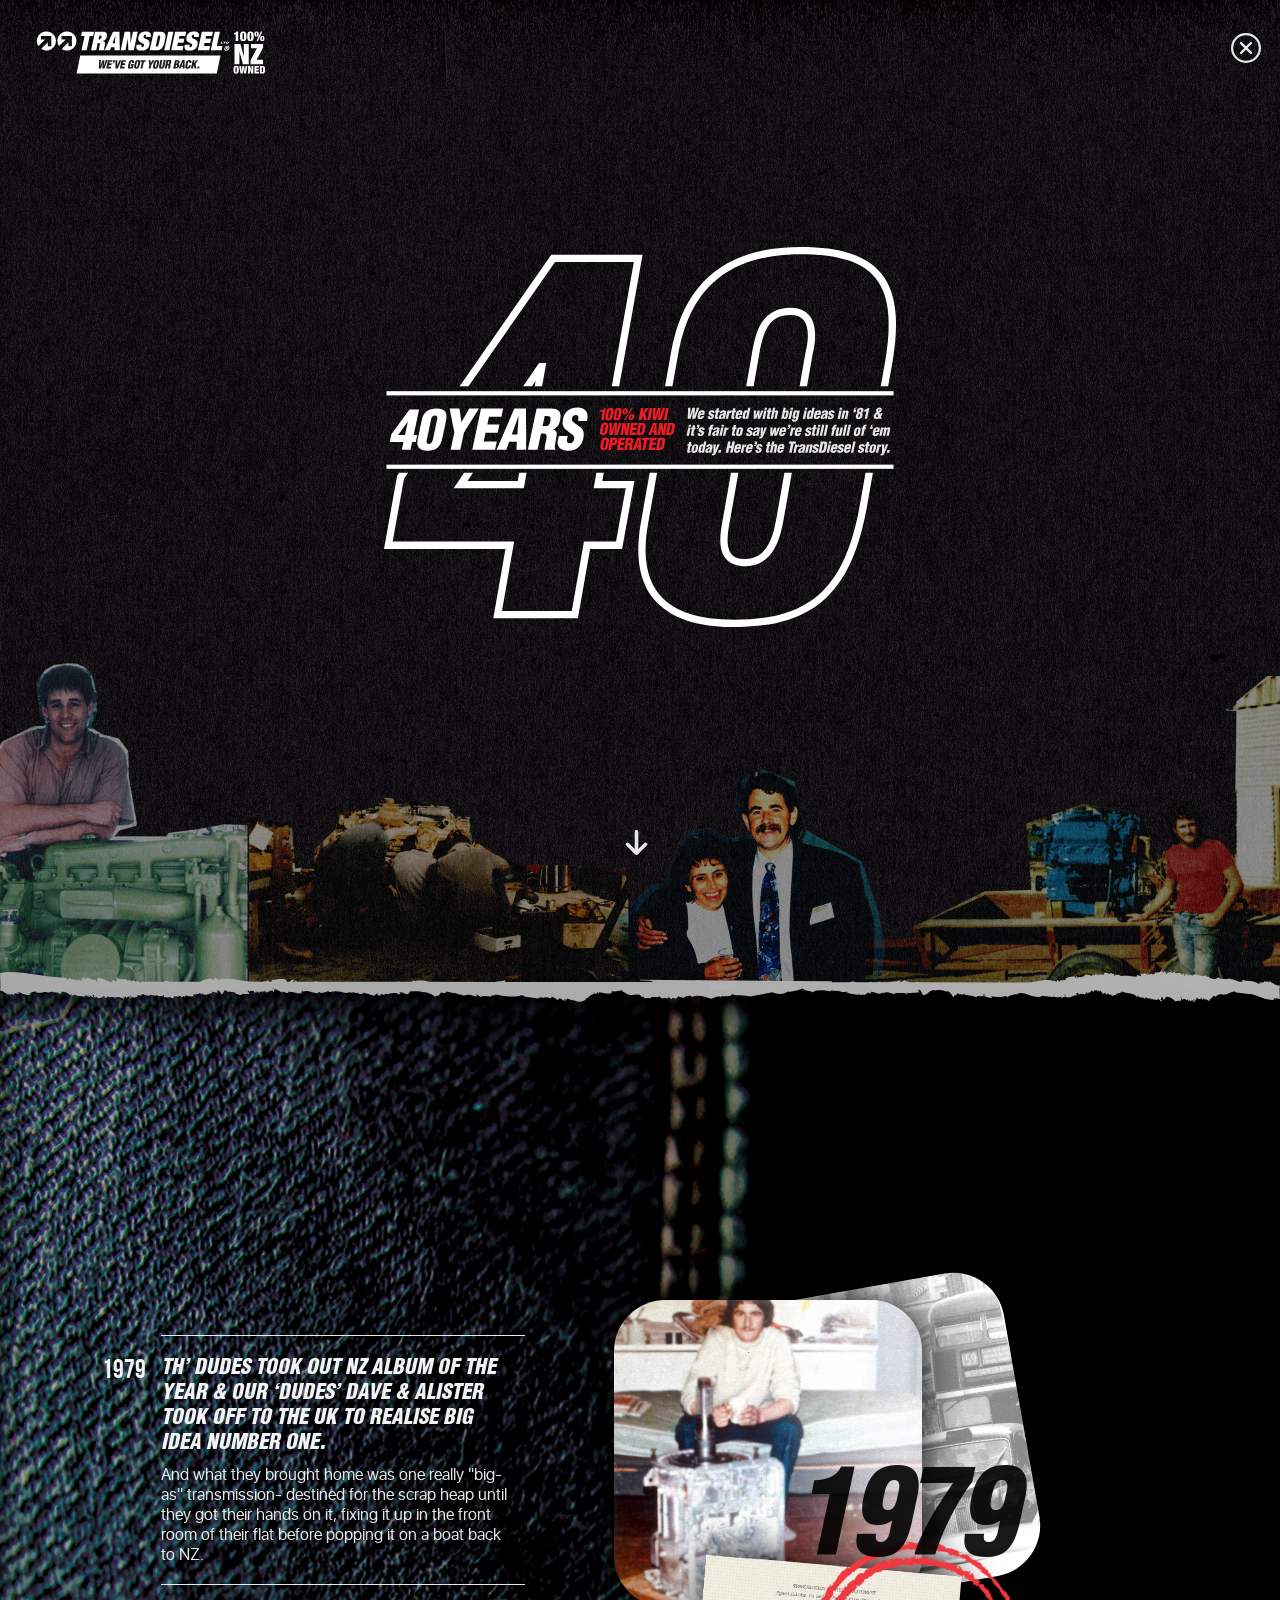
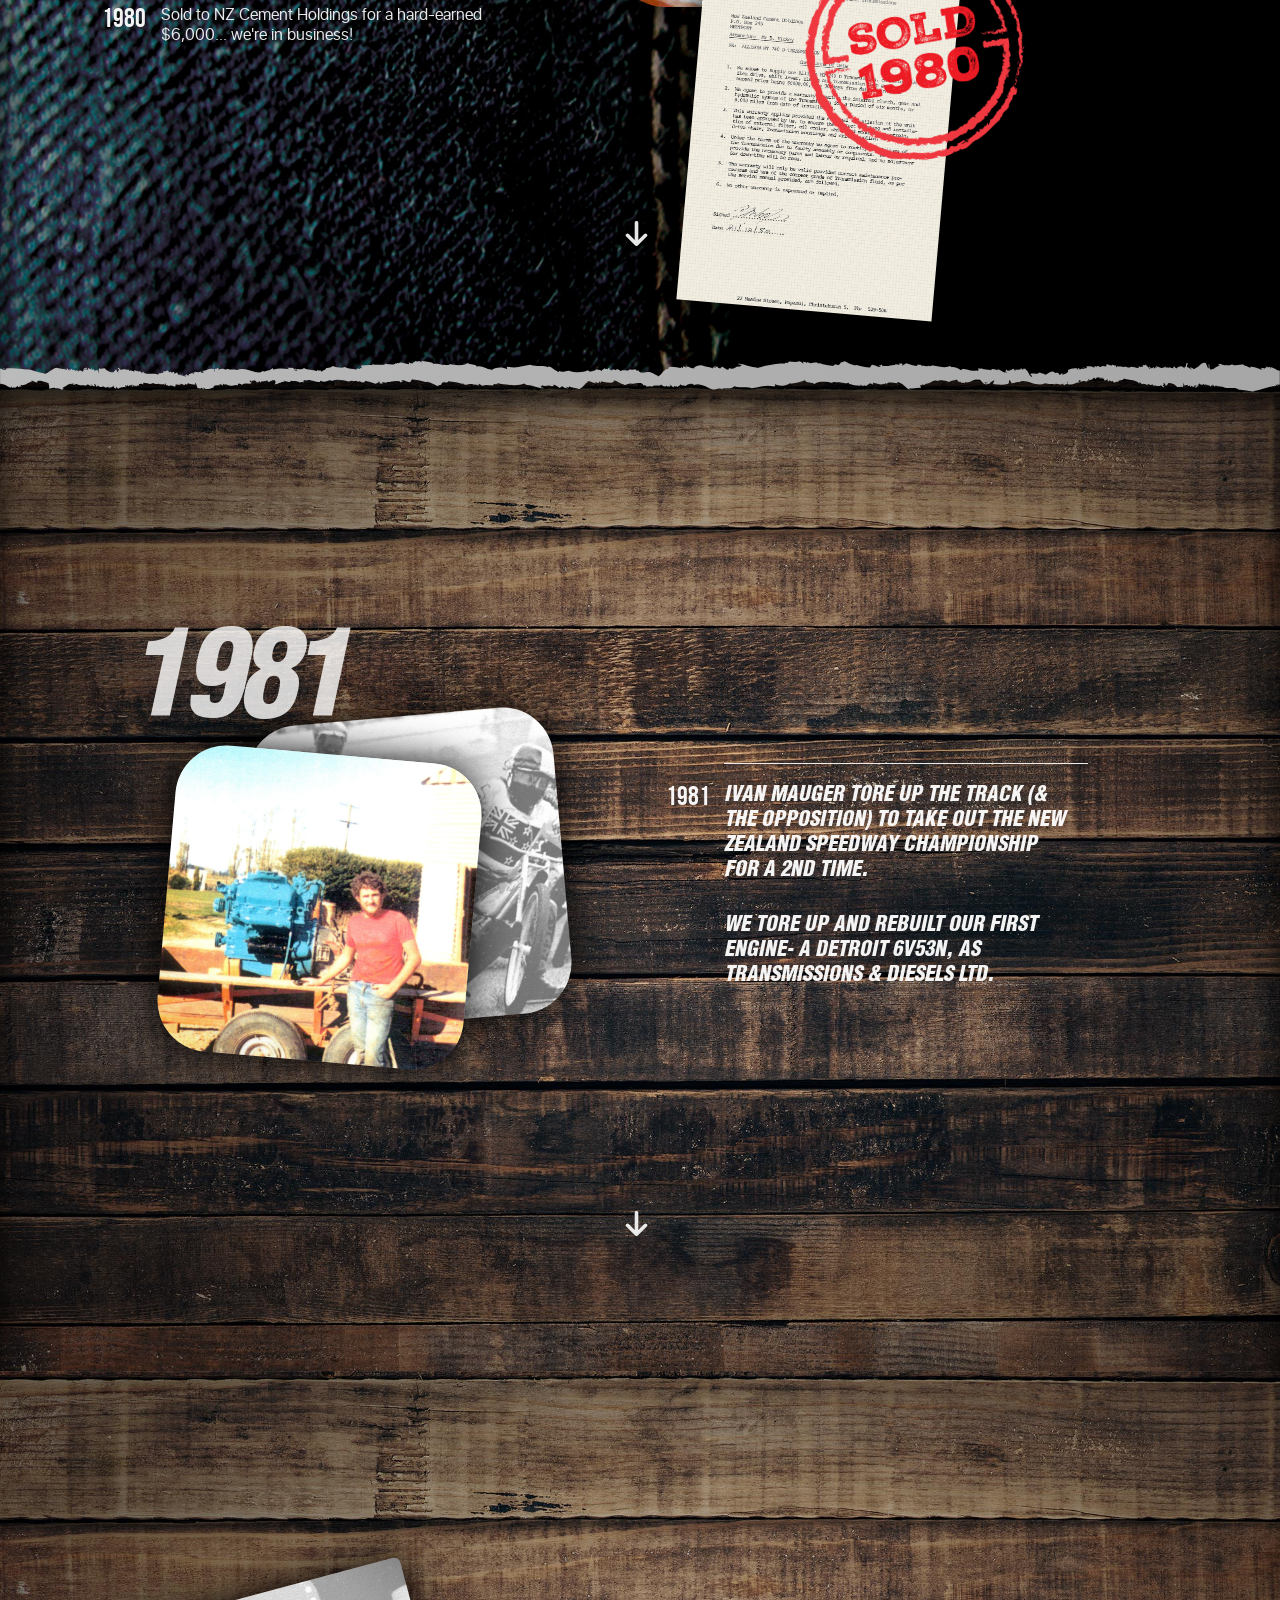
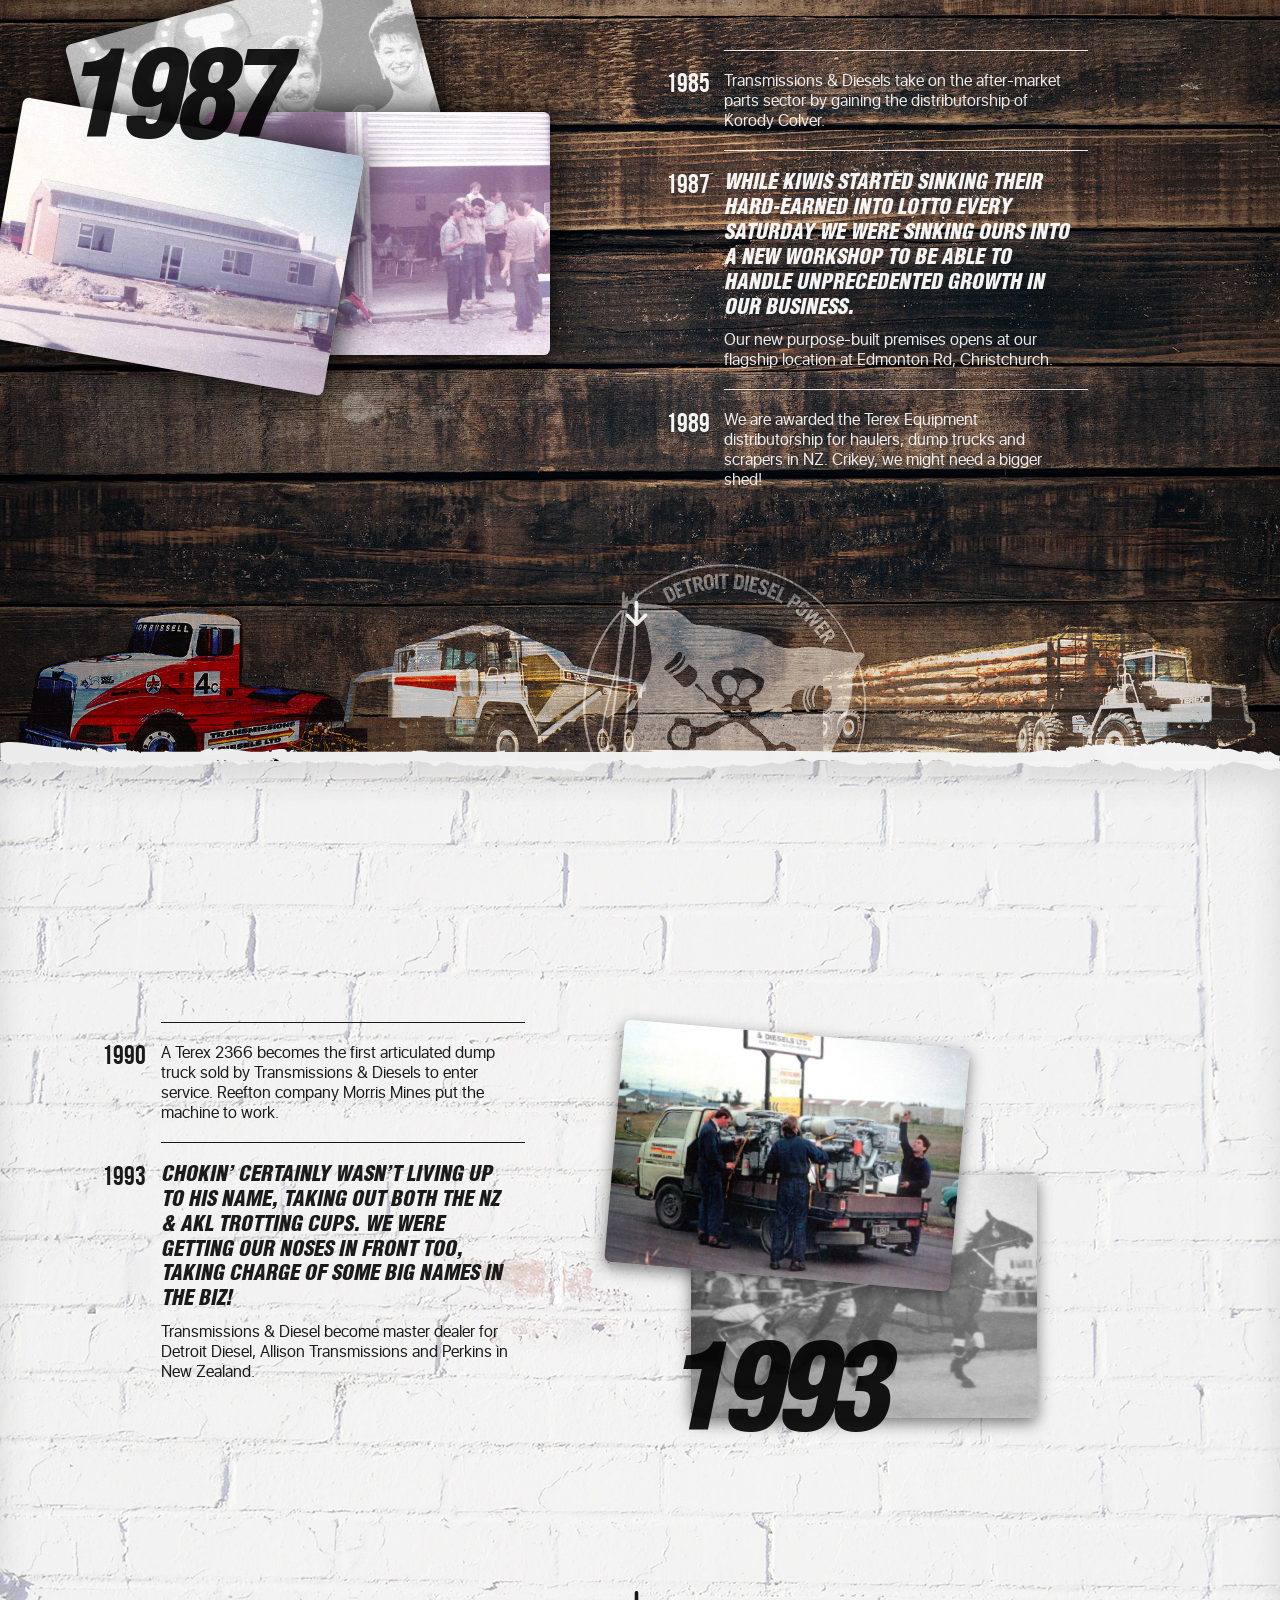
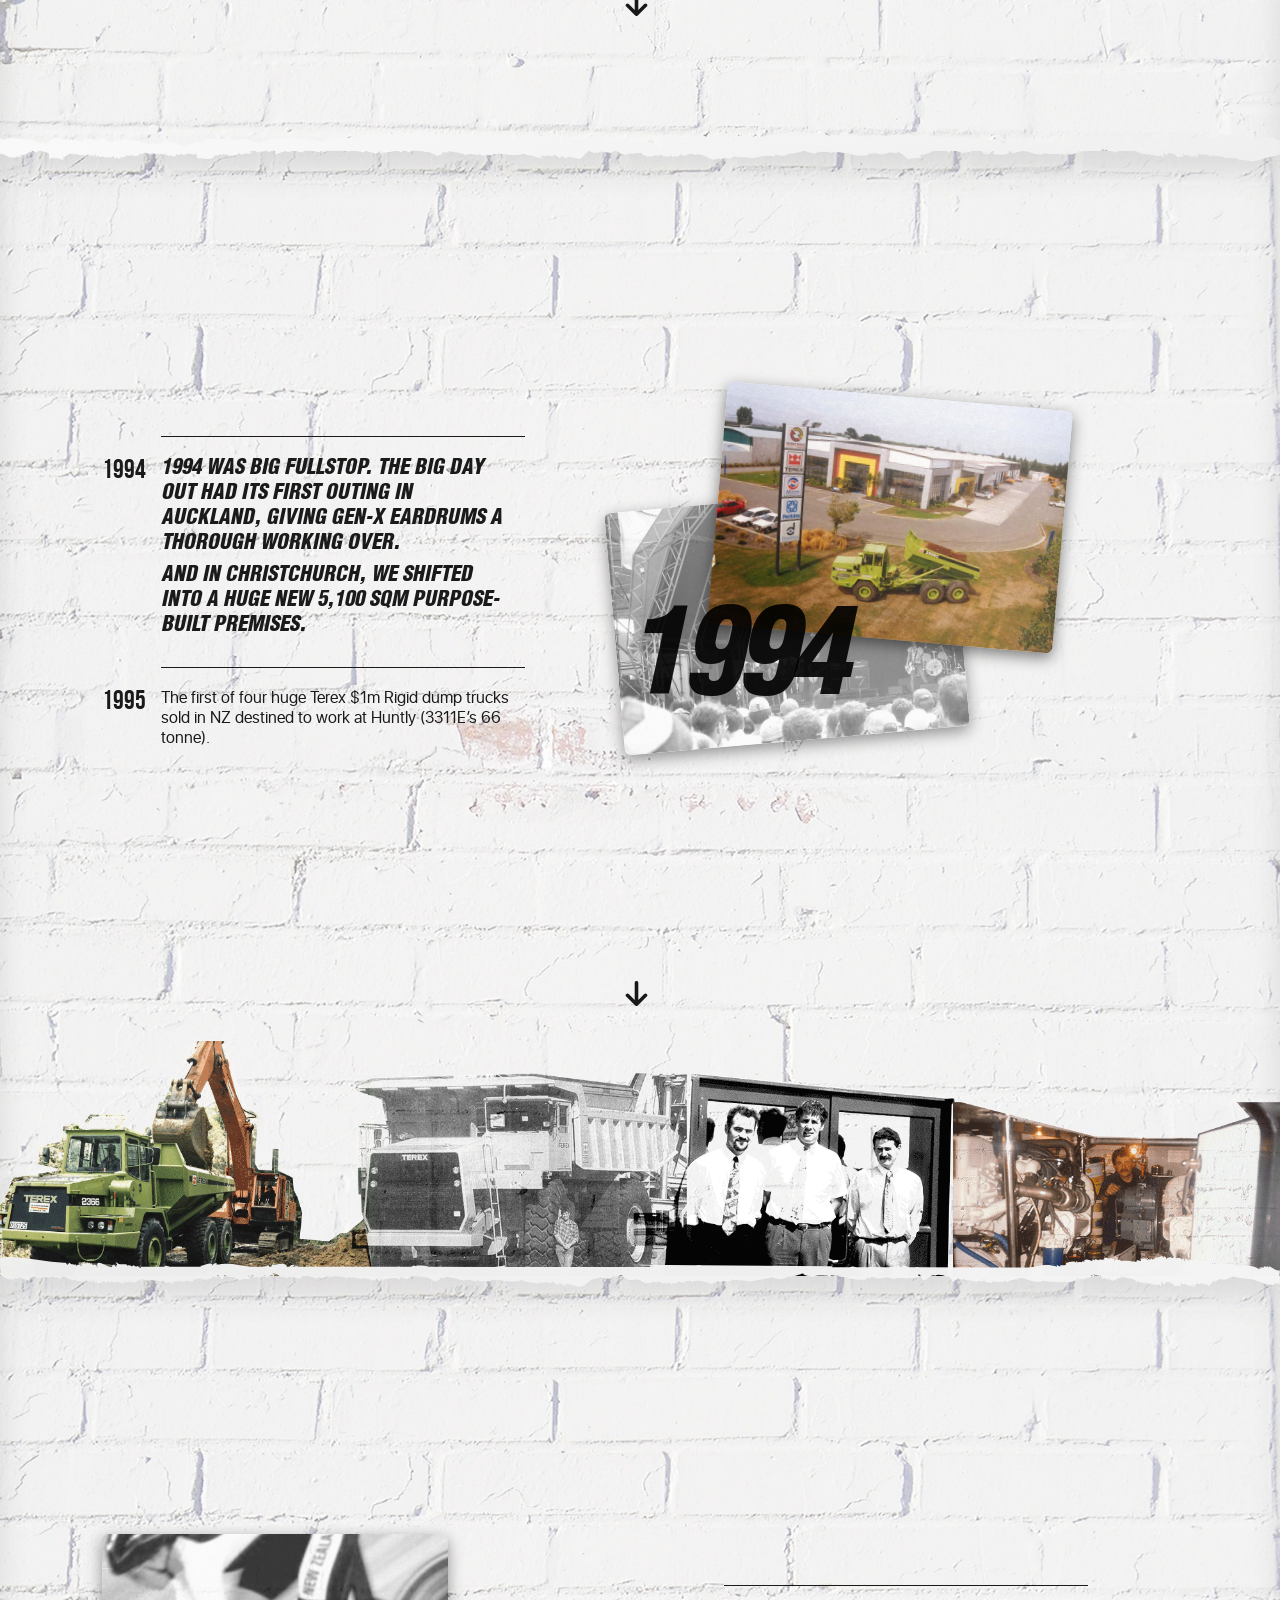
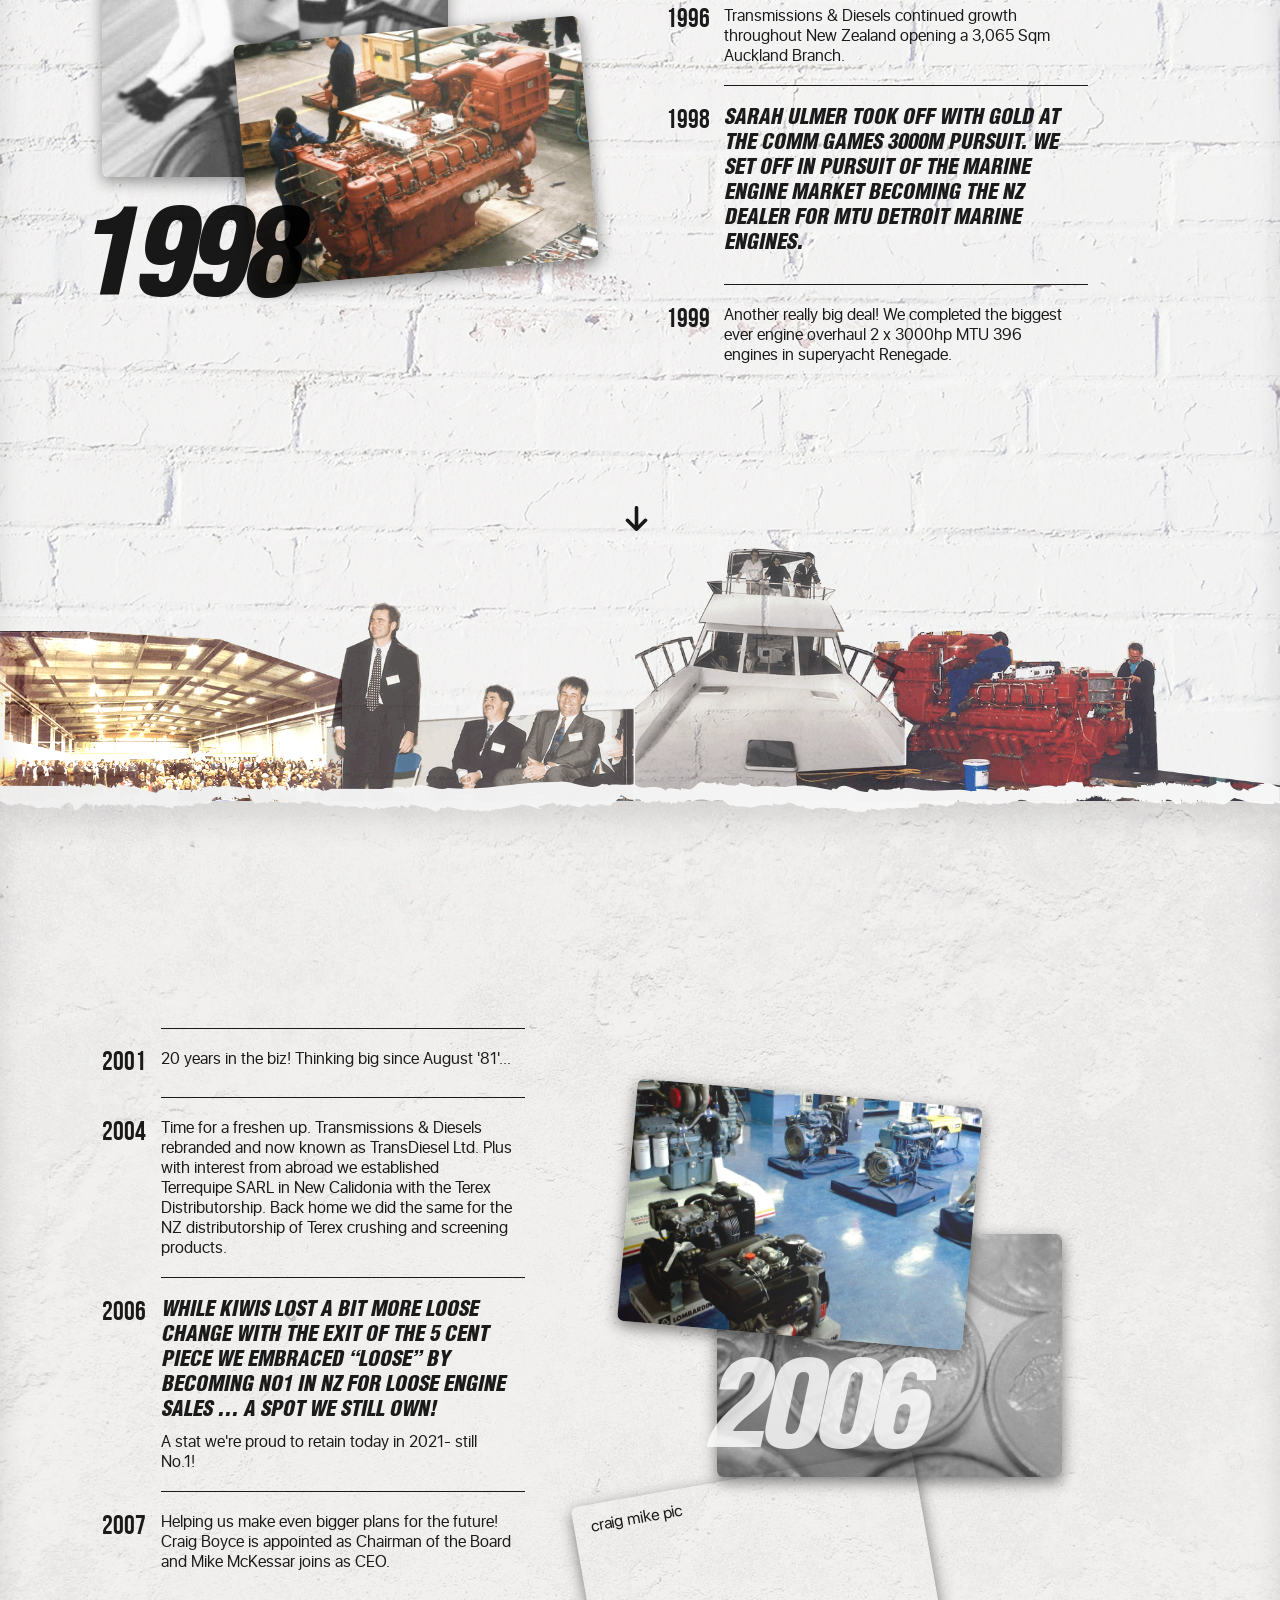
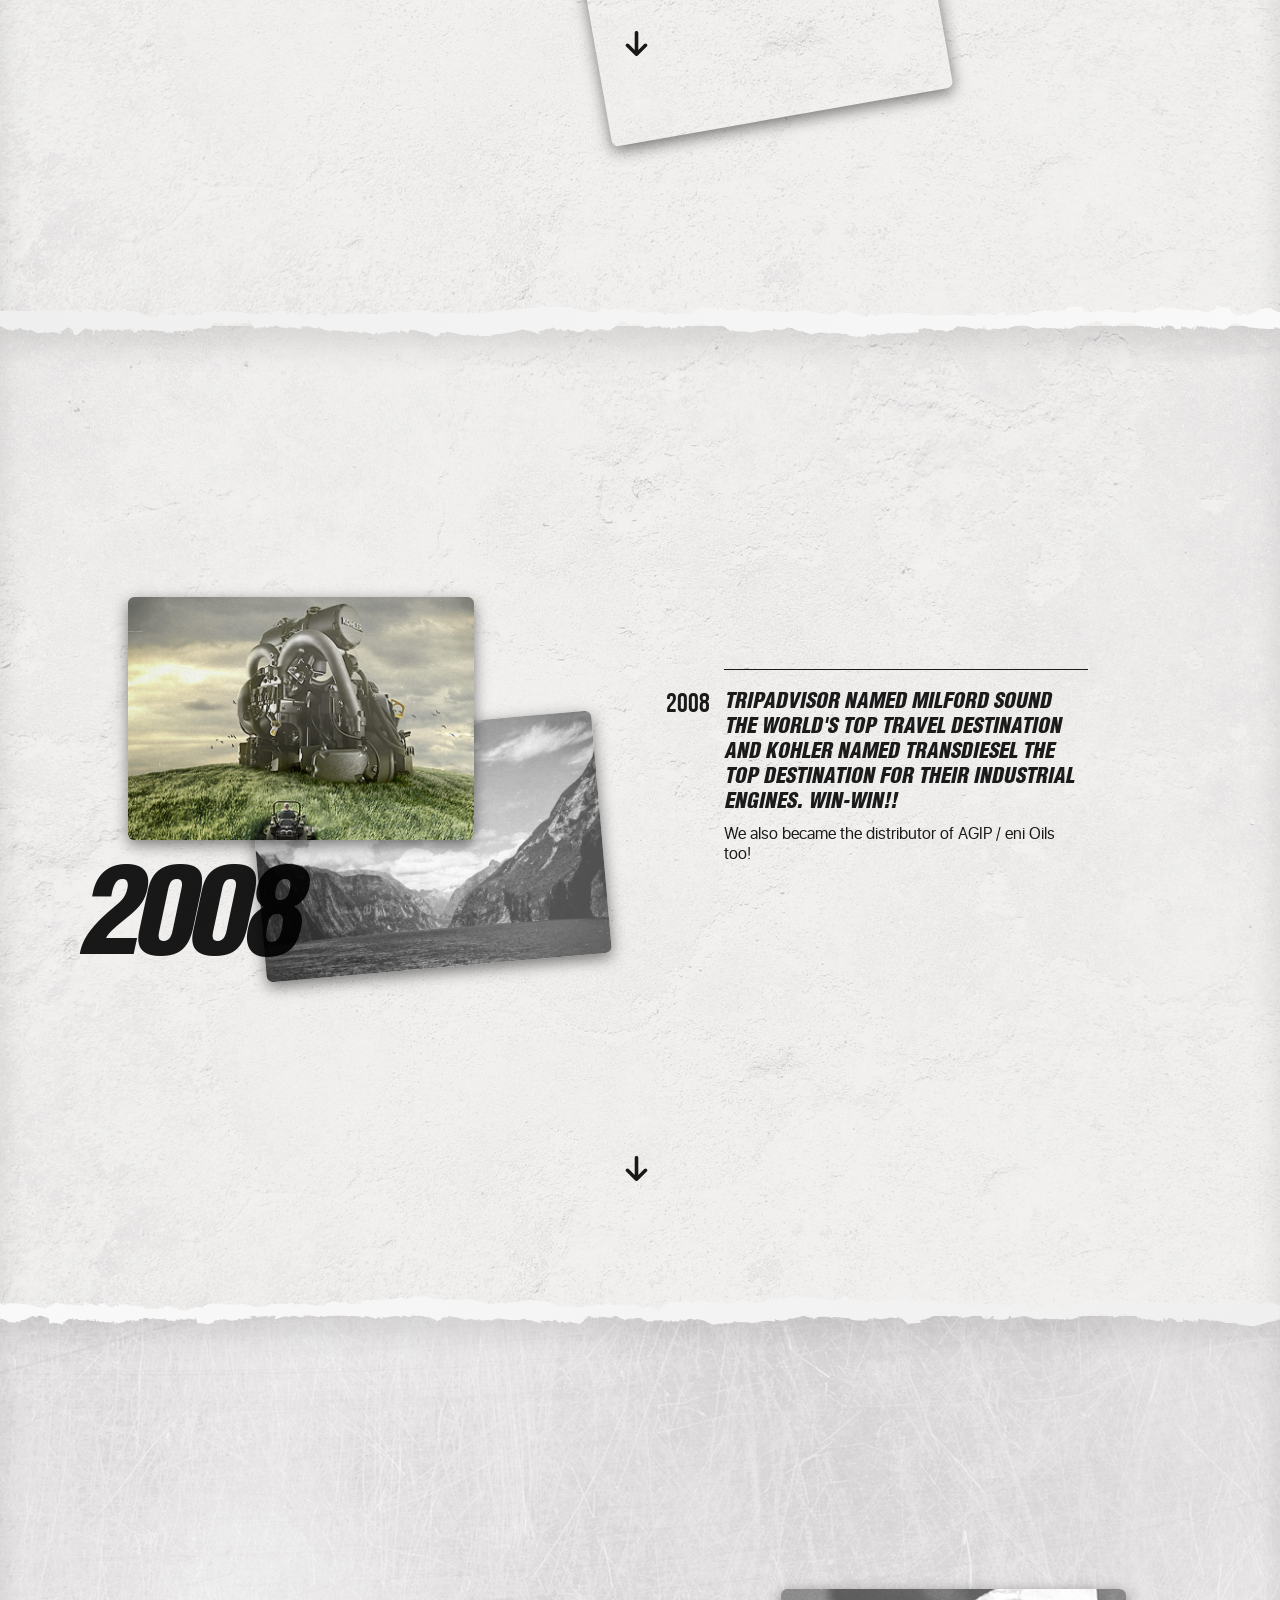
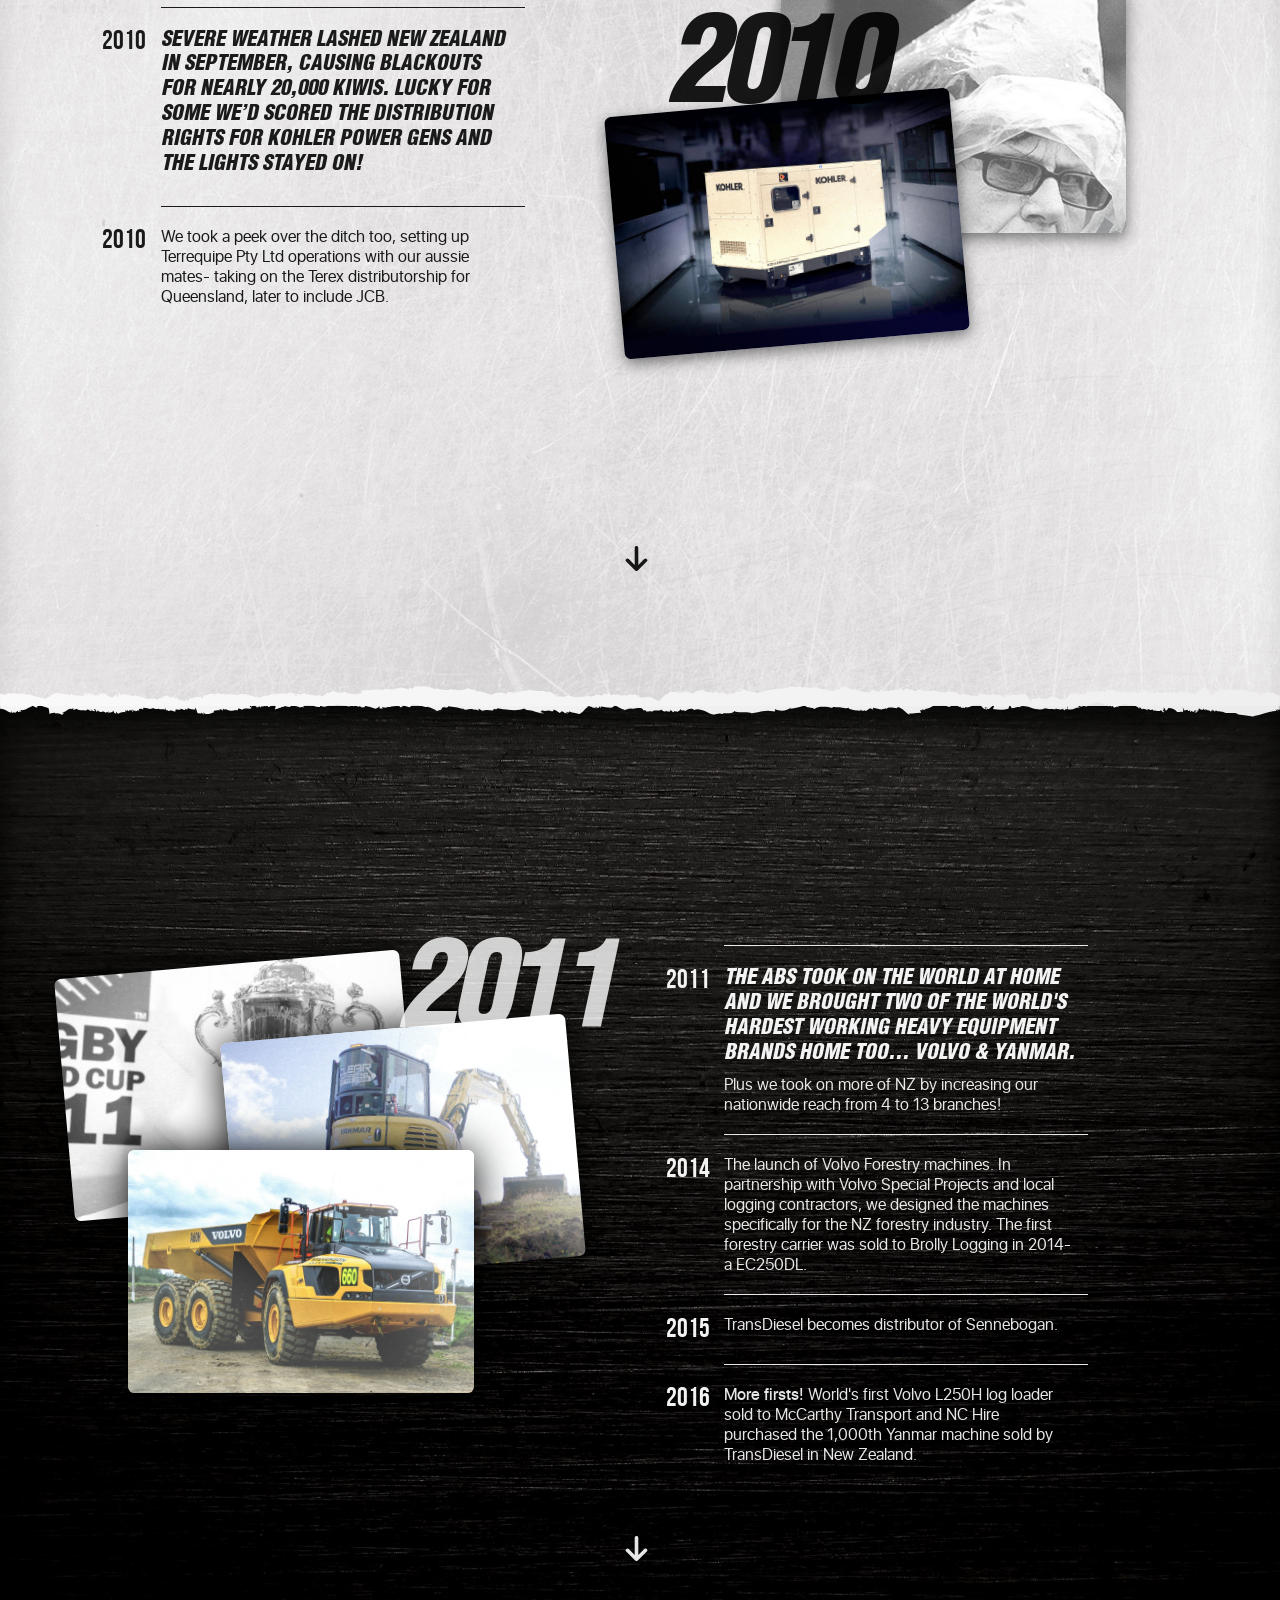
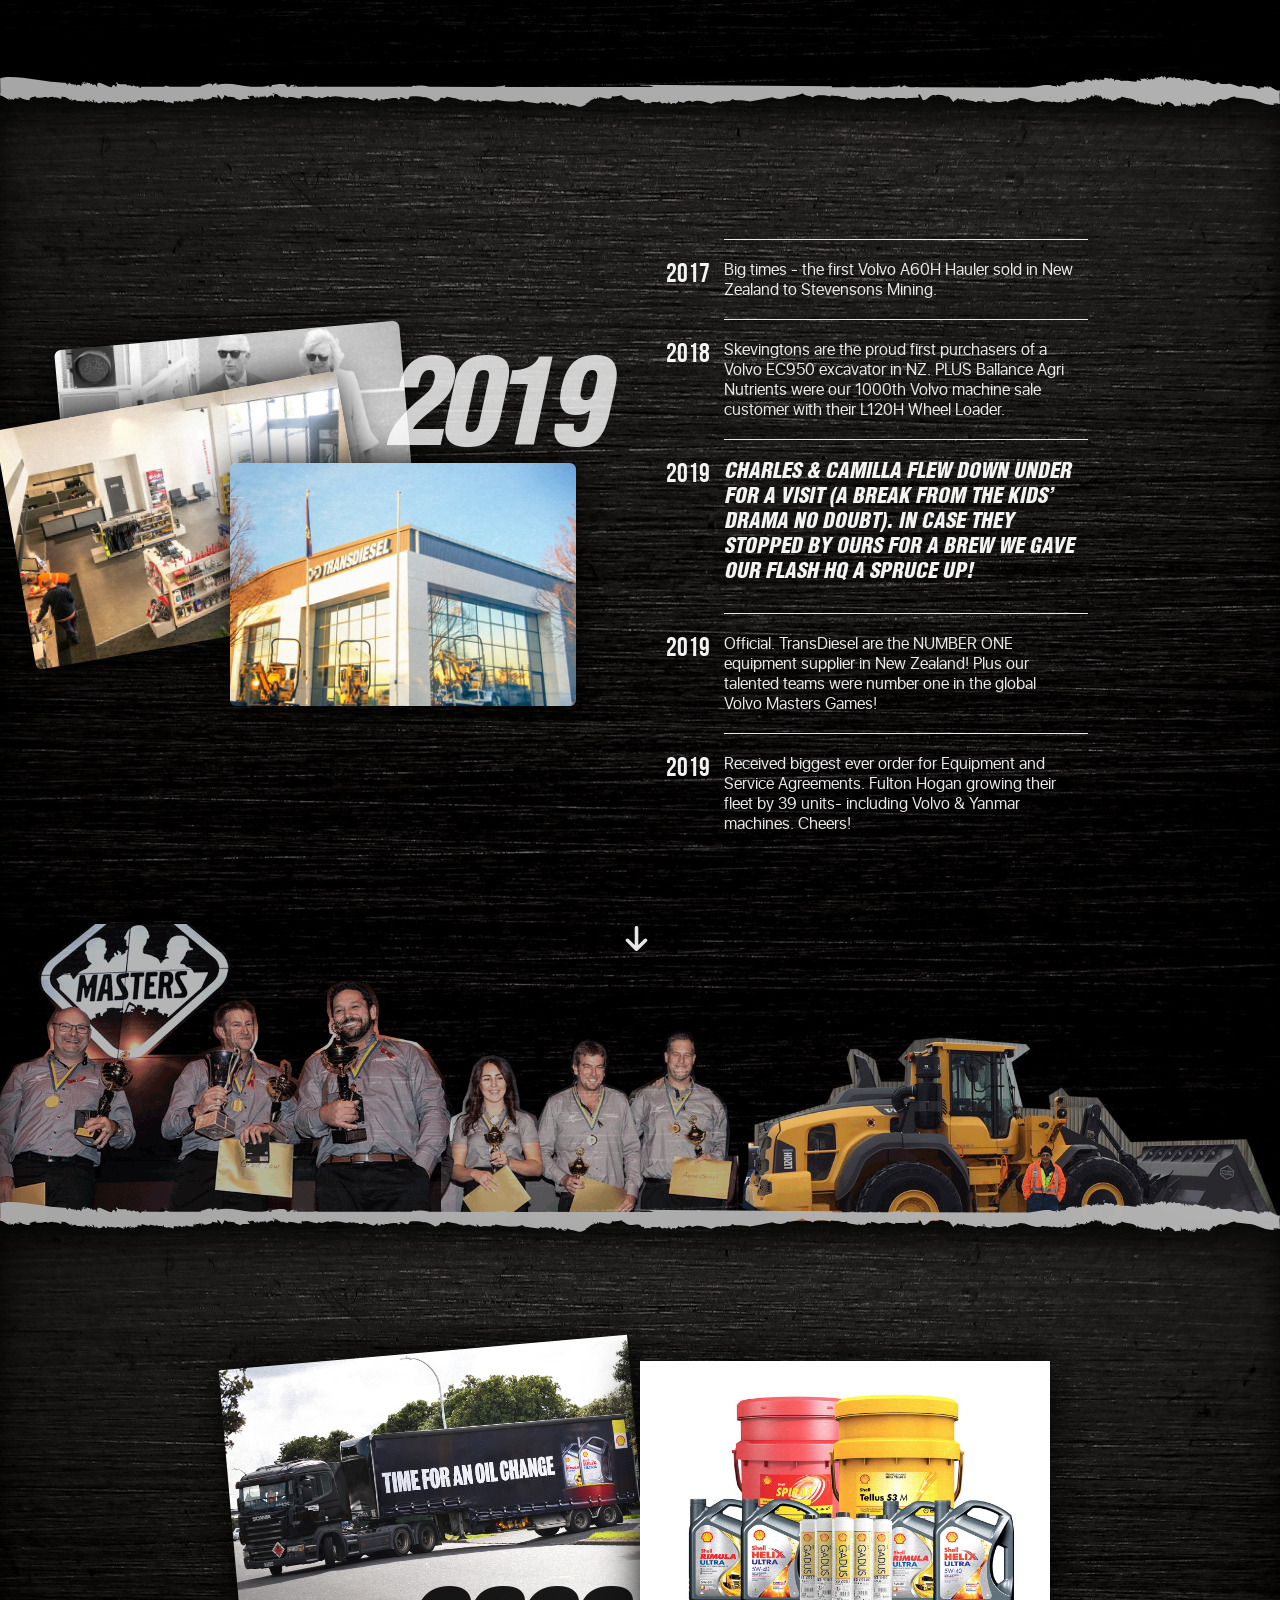
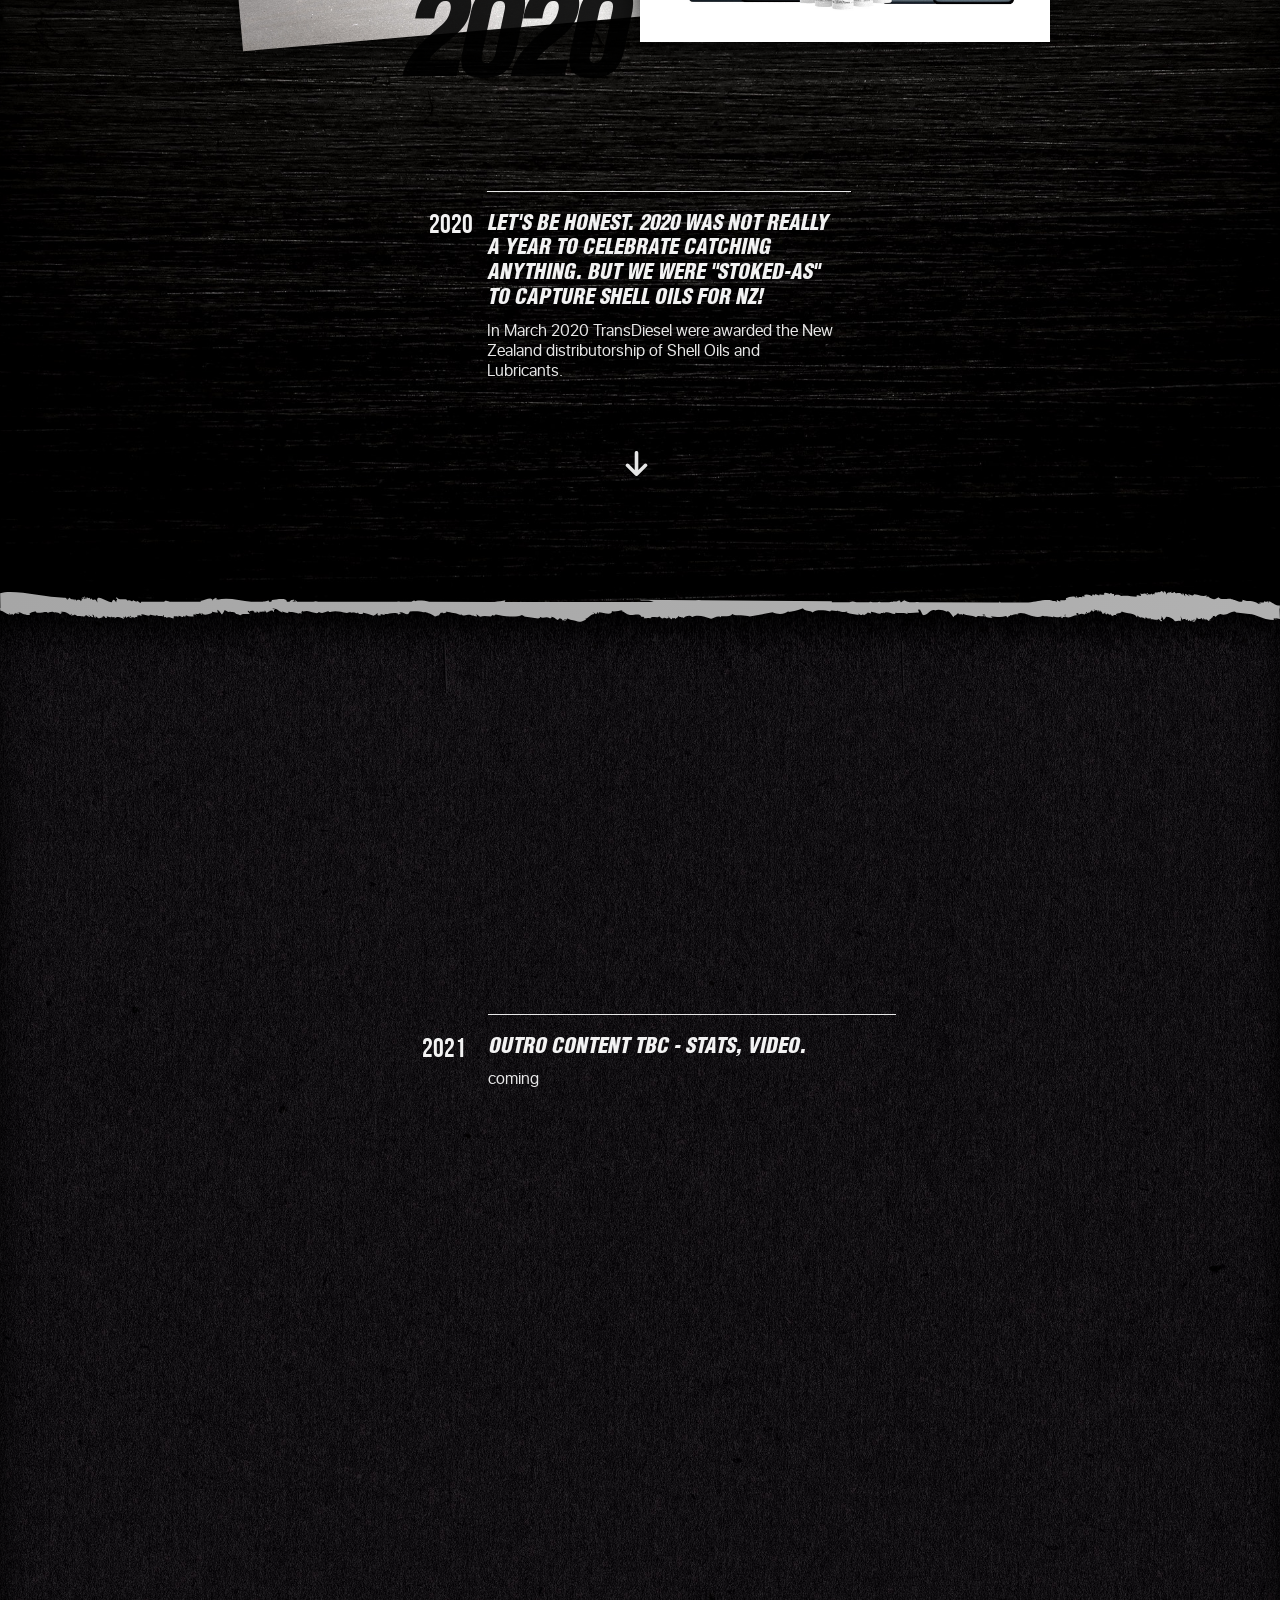
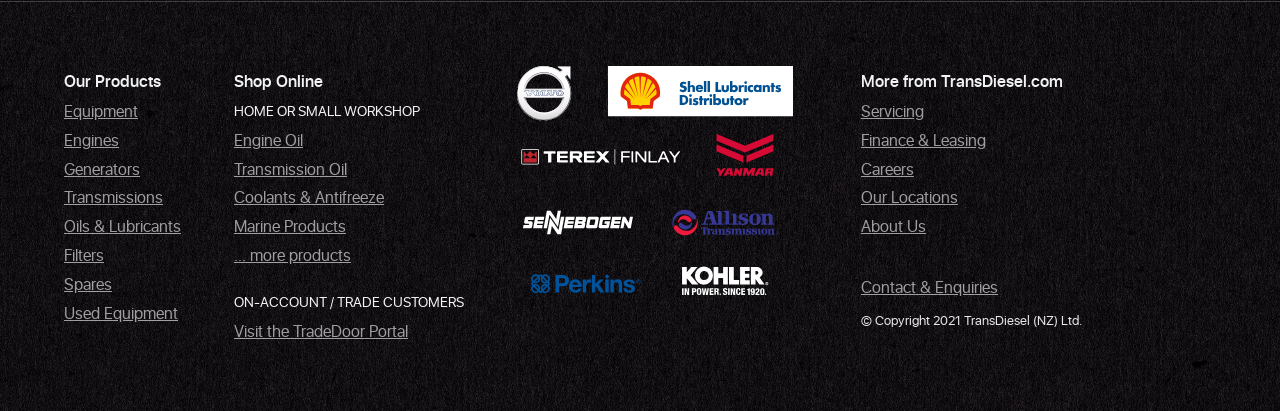
==== commit 9156427d: "CTA update" ====
--- a/40-years-our-story.html
+++ b/40-years-our-story.html
@@ -275,8 +275,8 @@
             <span data-src="/40yr-assets/bgs/pprDark/l.jpg" data-media="(min-width: 1200px)"></span>
         </div>
 
-        <div class="nextArrow">
-            <a href="#s1" class="iconCTA compact in-page">
+        <div class="nextArrow animated infinite flash">
+            <a href="#s1" class="iconCTA compact in-page ">
                 <svg width="32" height="37" viewbox="0 0 32 37">
                     <path d="M31.22,23,17.89,36.23a2.7,2.7,0,0,1-3.78,0L.78,23a2.63,2.63,0,0,1,0-3.74,2.69,2.69,0,0,1,3.77,0L13.33,28V2.64a2.67,2.67,0,0,1,5.34,0V28l8.78-8.71a2.69,2.69,0,0,1,3.77,0A2.63,2.63,0,0,1,31.22,23Z" />
                 </svg>
@@ -336,7 +336,7 @@
             <span data-src="/40yr-assets/bgs/denim/l.jpg" data-media="(min-width: 1200px)"></span>
         </div>
 
-        <div class="nextArrow">
+        <div class="nextArrow animated infinite flash">
             <a href="#s2" class="iconCTA compact in-page">
                 <svg width="32" height="37" viewbox="0 0 32 37">
                     <path d="M31.22,23,17.89,36.23a2.7,2.7,0,0,1-3.78,0L.78,23a2.63,2.63,0,0,1,0-3.74,2.69,2.69,0,0,1,3.77,0L13.33,28V2.64a2.67,2.67,0,0,1,5.34,0V28l8.78-8.71a2.69,2.69,0,0,1,3.77,0A2.63,2.63,0,0,1,31.22,23Z" />
@@ -375,7 +375,7 @@
                             
                             <div class="vintage feat2 rotate5 delay3" style="left:13vw;margin-top: -12%;background-image:url(/40yr-assets/photos/1981.jpg);">&nbsp;</div>
 
-                            <div class="year delay2" style="top:50vh;left:9vw;margin-top:-25%;">
+                            <div class="year delay2" style="top:43vh;left:9vw;margin-top:-25%;">
                                 <h2 class="Helv big white">1981</h2>
                             </div>                             
                         </section>
@@ -389,7 +389,7 @@
             <span data-src="/40yr-assets/bgs/woodWall/l.jpg" data-media="(min-width: 1200px)"></span>
         </div>
 
-        <div class="nextArrow">
+        <div class="nextArrow animated infinite flash">
             <a href="#s3" class="iconCTA compact in-page ">
                 <svg width="32" height="37" viewbox="0 0 32 37">
                     <path d="M31.22,23,17.89,36.23a2.7,2.7,0,0,1-3.78,0L.78,23a2.63,2.63,0,0,1,0-3.74,2.69,2.69,0,0,1,3.77,0L13.33,28V2.64a2.67,2.67,0,0,1,5.34,0V28l8.78-8.71a2.69,2.69,0,0,1,3.77,0A2.63,2.63,0,0,1,31.22,23Z" />
@@ -460,7 +460,7 @@
             <span data-src="/40yr-assets/bgs/woodWall/l.jpg" data-media="(min-width: 1200px)"></span>
         </div>
 
-        <div class="nextArrow">
+        <div class="nextArrow animated infinite flash">
                 <a href="#s4" class="iconCTA compact in-page">
                 <svg width="32" height="37" viewbox="0 0 32 37">
                     <path d="M31.22,23,17.89,36.23a2.7,2.7,0,0,1-3.78,0L.78,23a2.63,2.63,0,0,1,0-3.74,2.69,2.69,0,0,1,3.77,0L13.33,28V2.64a2.67,2.67,0,0,1,5.34,0V28l8.78-8.71a2.69,2.69,0,0,1,3.77,0A2.63,2.63,0,0,1,31.22,23Z" />
@@ -512,7 +512,7 @@
                             
                             <div class="land1 feat2 revBoxShdw rotate5 delay2" style="left:2vw;margin-top: -45%;background-image:url(/40yr-assets/photos/1993.jpg);">&nbsp;</div>
 
-                            <div class="year delay1" style="bottom:16vh;left:0vw;margin-top:-25%;">
+                            <div class="year delay1" style="bottom:8vh;left:5vw;margin-top:-25%;">
                                 <h2 class="Helv big black">1993</h2>
                             </div>                             
                         </section>
@@ -526,7 +526,7 @@
         </div>
 
 
-        <div class="nextArrow">
+        <div class="nextArrow animated infinite flash">
             <a href="#s5" class="iconCTA compact in-page light">
                 <svg width="32" height="37" viewbox="0 0 32 37">
                     <path d="M31.22,23,17.89,36.23a2.7,2.7,0,0,1-3.78,0L.78,23a2.63,2.63,0,0,1,0-3.74,2.69,2.69,0,0,1,3.77,0L13.33,28V2.64a2.67,2.67,0,0,1,5.34,0V28l8.78-8.71a2.69,2.69,0,0,1,3.77,0A2.63,2.63,0,0,1,31.22,23Z" />
@@ -591,7 +591,7 @@
         </div>
 
 
-        <div class="nextArrow higher">
+        <div class="nextArrow higher animated infinite flash">
             <a href="#s5b" class="iconCTA compact in-page light ">
                 <svg width="32" height="37" viewbox="0 0 32 37">
                     <path d="M31.22,23,17.89,36.23a2.7,2.7,0,0,1-3.78,0L.78,23a2.63,2.63,0,0,1,0-3.74,2.69,2.69,0,0,1,3.77,0L13.33,28V2.64a2.67,2.67,0,0,1,5.34,0V28l8.78-8.71a2.69,2.69,0,0,1,3.77,0A2.63,2.63,0,0,1,31.22,23Z" />
@@ -663,7 +663,7 @@
         </div>
 
 
-        <div class="nextArrow higher">
+        <div class="nextArrow higher animated infinite flash">
             <a href="#s6" class="iconCTA compact in-page light ">
                 <svg width="32" height="37" viewbox="0 0 32 37">
                     <path d="M31.22,23,17.89,36.23a2.7,2.7,0,0,1-3.78,0L.78,23a2.63,2.63,0,0,1,0-3.74,2.69,2.69,0,0,1,3.77,0L13.33,28V2.64a2.67,2.67,0,0,1,5.34,0V28l8.78-8.71a2.69,2.69,0,0,1,3.77,0A2.63,2.63,0,0,1,31.22,23Z" />
@@ -738,7 +738,7 @@
         </div>
 
 
-        <div class="nextArrow higher">
+        <div class="nextArrow higher animated infinite flash">
             <a href="#s7" class="iconCTA compact in-page light">
                 <svg width="32" height="37" viewbox="0 0 32 37">
                     <path d="M31.22,23,17.89,36.23a2.7,2.7,0,0,1-3.78,0L.78,23a2.63,2.63,0,0,1,0-3.74,2.69,2.69,0,0,1,3.77,0L13.33,28V2.64a2.67,2.67,0,0,1,5.34,0V28l8.78-8.71a2.69,2.69,0,0,1,3.77,0A2.63,2.63,0,0,1,31.22,23Z" />
@@ -787,7 +787,7 @@
         </div>
 
 
-        <div class="nextArrow">
+        <div class="nextArrow animated infinite flash">
             <a href="#s8" class="iconCTA compact in-page light">
                 <svg width="32" height="37" viewbox="0 0 32 37">
                     <path d="M31.22,23,17.89,36.23a2.7,2.7,0,0,1-3.78,0L.78,23a2.63,2.63,0,0,1,0-3.74,2.69,2.69,0,0,1,3.77,0L13.33,28V2.64a2.67,2.67,0,0,1,5.34,0V28l8.78-8.71a2.69,2.69,0,0,1,3.77,0A2.63,2.63,0,0,1,31.22,23Z" />
@@ -842,7 +842,7 @@
         </div>
 
 
-        <div class="nextArrow">
+        <div class="nextArrow animated infinite flash">
             <a href="#s9" class="iconCTA compact in-page light">
                 <svg width="32" height="37" viewbox="0 0 32 37">
                     <path d="M31.22,23,17.89,36.23a2.7,2.7,0,0,1-3.78,0L.78,23a2.63,2.63,0,0,1,0-3.74,2.69,2.69,0,0,1,3.77,0L13.33,28V2.64a2.67,2.67,0,0,1,5.34,0V28l8.78-8.71a2.69,2.69,0,0,1,3.77,0A2.63,2.63,0,0,1,31.22,23Z" />
@@ -930,7 +930,7 @@
         </div>
 
 
-        <div class="nextArrow">
+        <div class="nextArrow animated infinite flash">
             <a href="#s10" class="iconCTA compact in-page">
                 <svg width="32" height="37" viewbox="0 0 32 37">
                     <path d="M31.22,23,17.89,36.23a2.7,2.7,0,0,1-3.78,0L.78,23a2.63,2.63,0,0,1,0-3.74,2.69,2.69,0,0,1,3.77,0L13.33,28V2.64a2.67,2.67,0,0,1,5.34,0V28l8.78-8.71a2.69,2.69,0,0,1,3.77,0A2.63,2.63,0,0,1,31.22,23Z" />
@@ -1022,7 +1022,7 @@
         </div>
 
 
-        <div class="nextArrow higher">
+        <div class="nextArrow higher animated infinite flash">
             <a href="#s11" class="iconCTA compact in-page">
                 <svg width="32" height="37" viewbox="0 0 32 37">
                     <path d="M31.22,23,17.89,36.23a2.7,2.7,0,0,1-3.78,0L.78,23a2.63,2.63,0,0,1,0-3.74,2.69,2.69,0,0,1,3.77,0L13.33,28V2.64a2.67,2.67,0,0,1,5.34,0V28l8.78-8.71a2.69,2.69,0,0,1,3.77,0A2.63,2.63,0,0,1,31.22,23Z" />
@@ -1073,7 +1073,7 @@
 
 
 
-        <div class="nextArrow">
+        <div class="nextArrow animated infinite flash">
             <a href="#s12" class="iconCTA compact in-page">
                 <svg width="32" height="37" viewbox="0 0 32 37">
                     <path d="M31.22,23,17.89,36.23a2.7,2.7,0,0,1-3.78,0L.78,23a2.63,2.63,0,0,1,0-3.74,2.69,2.69,0,0,1,3.77,0L13.33,28V2.64a2.67,2.67,0,0,1,5.34,0V28l8.78-8.71a2.69,2.69,0,0,1,3.77,0A2.63,2.63,0,0,1,31.22,23Z" />
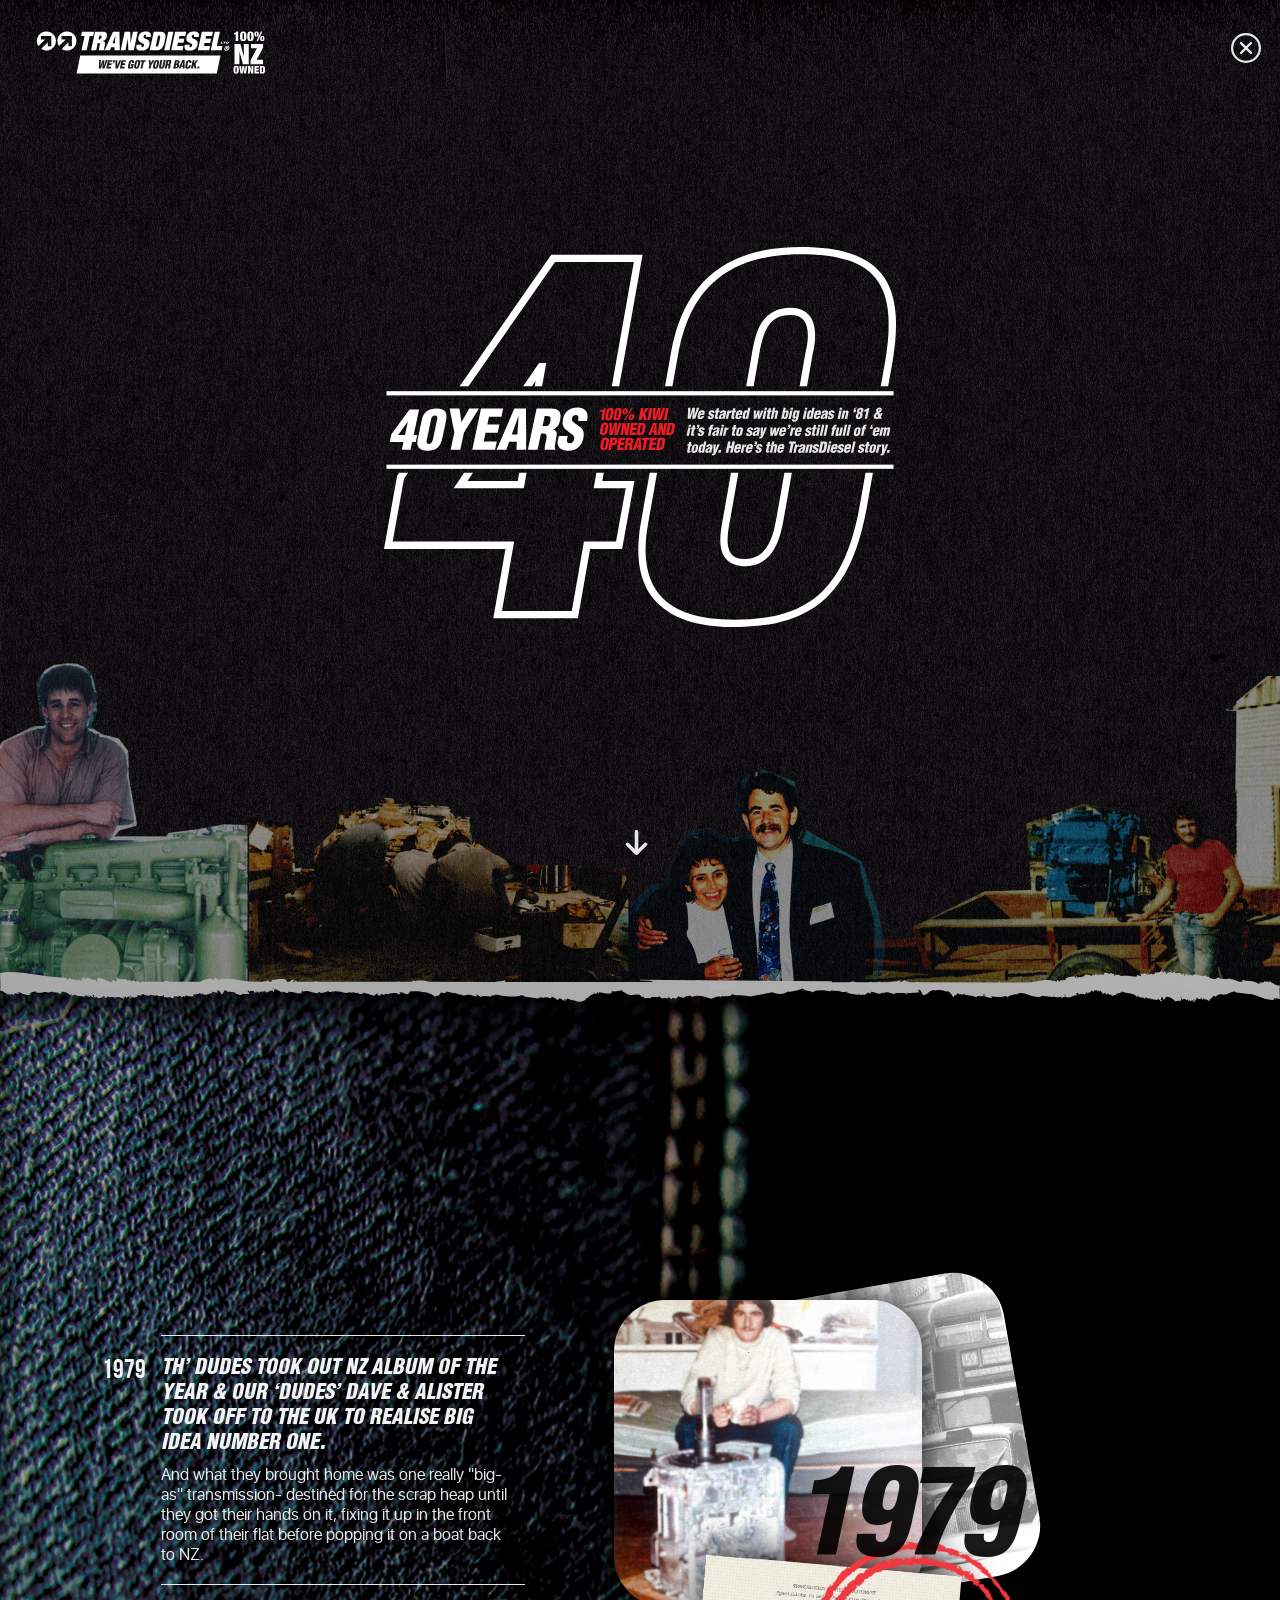
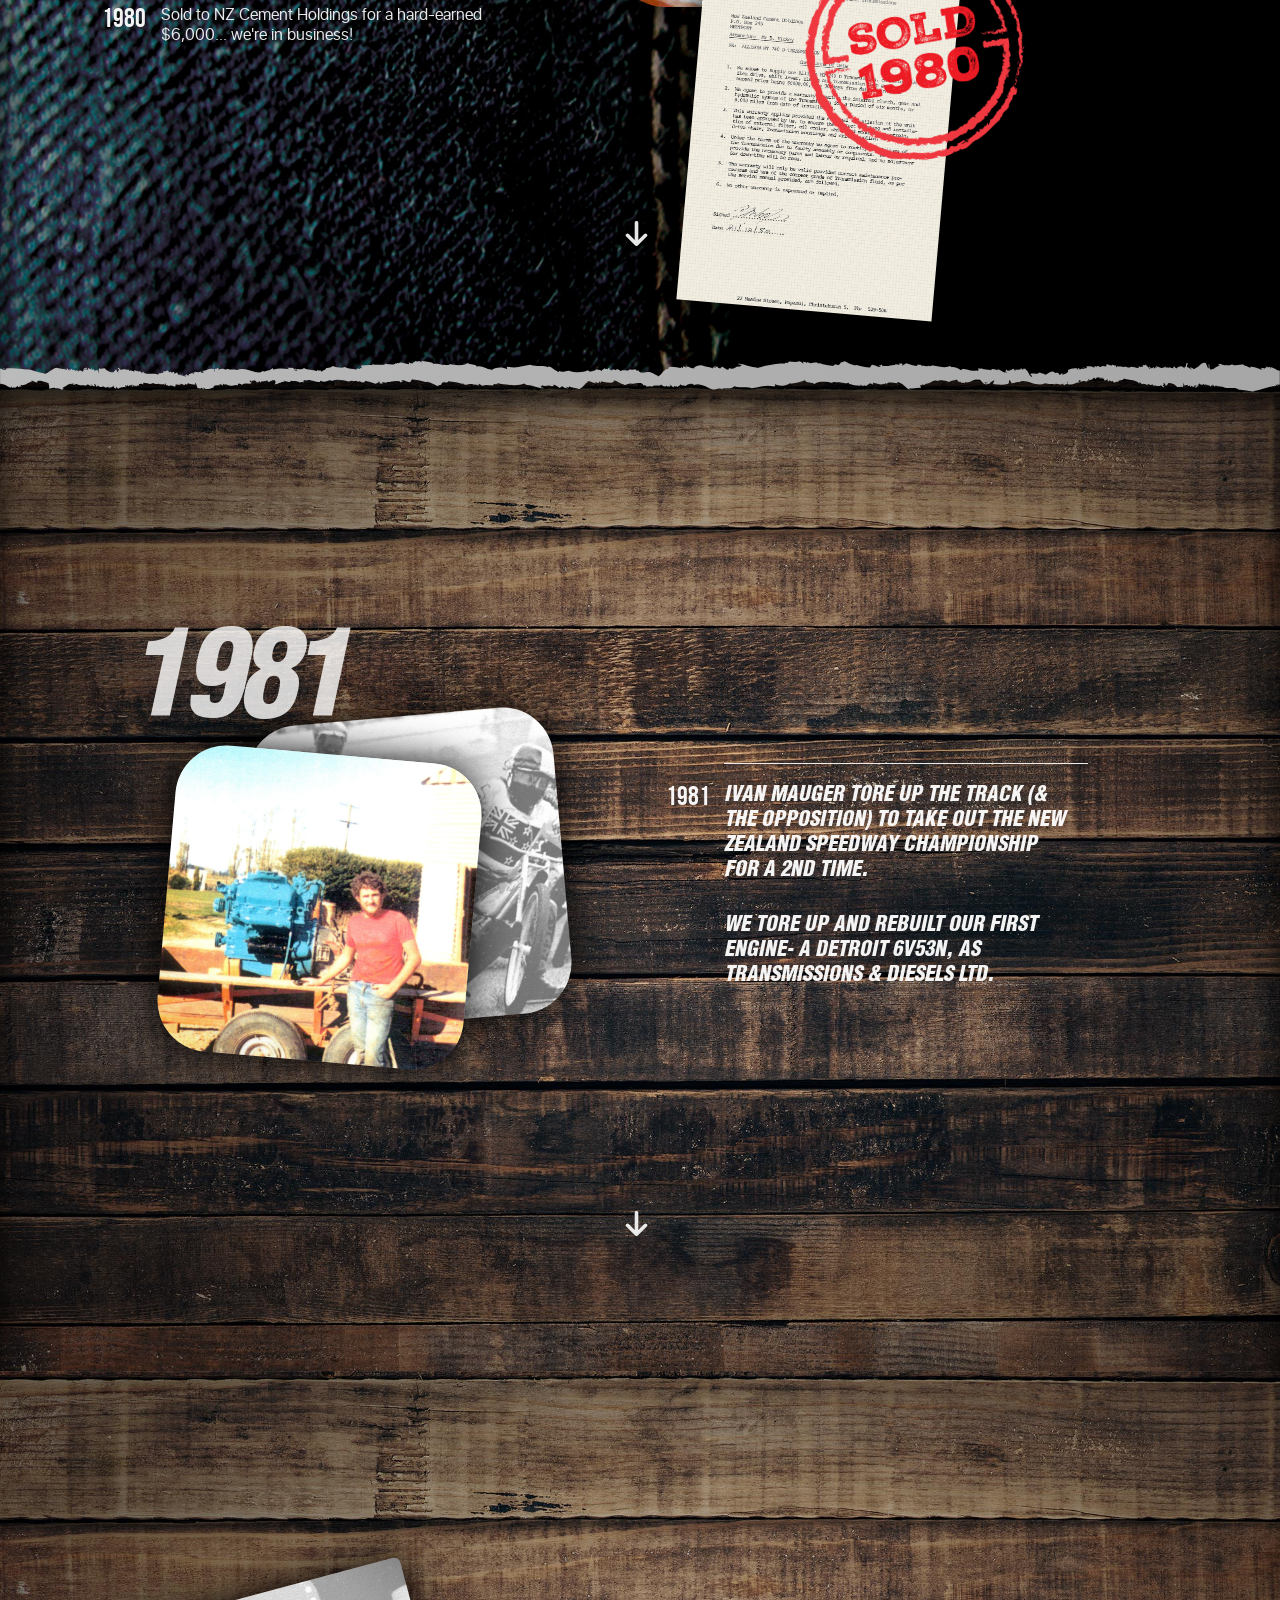
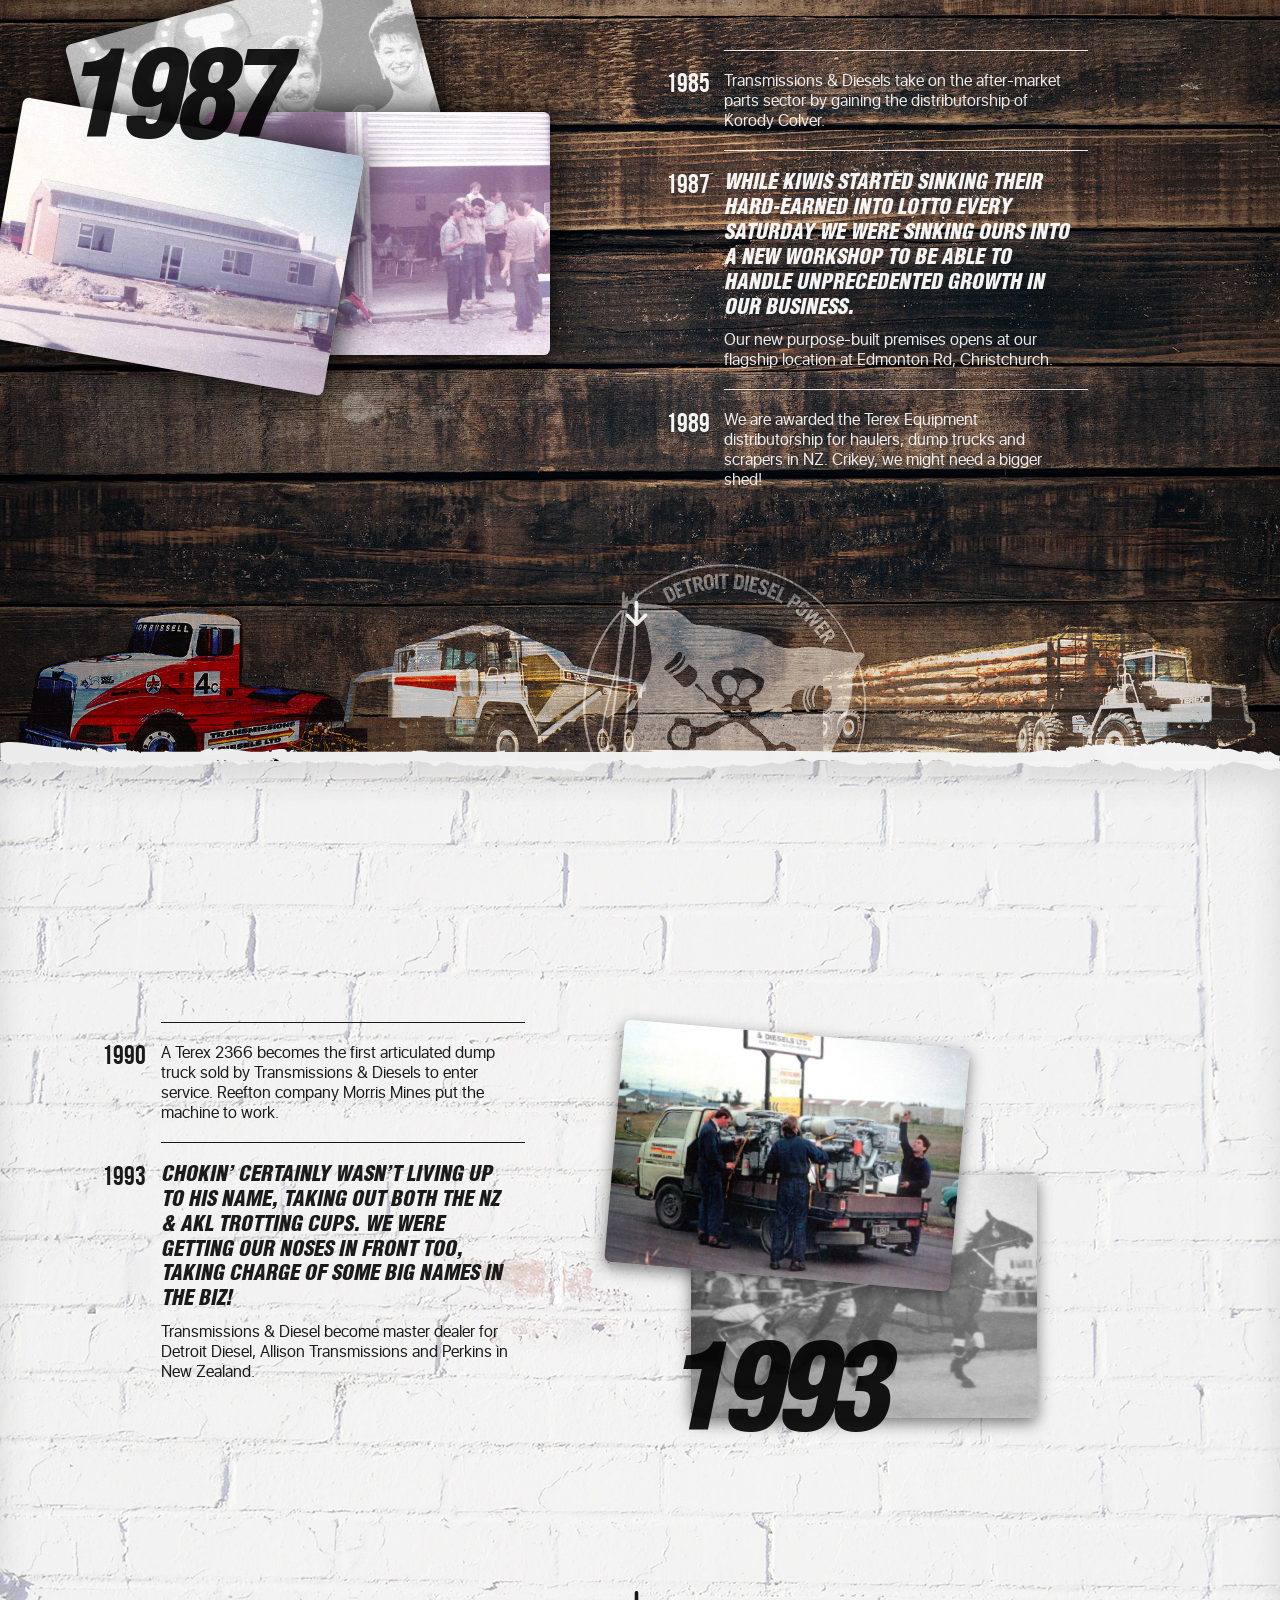
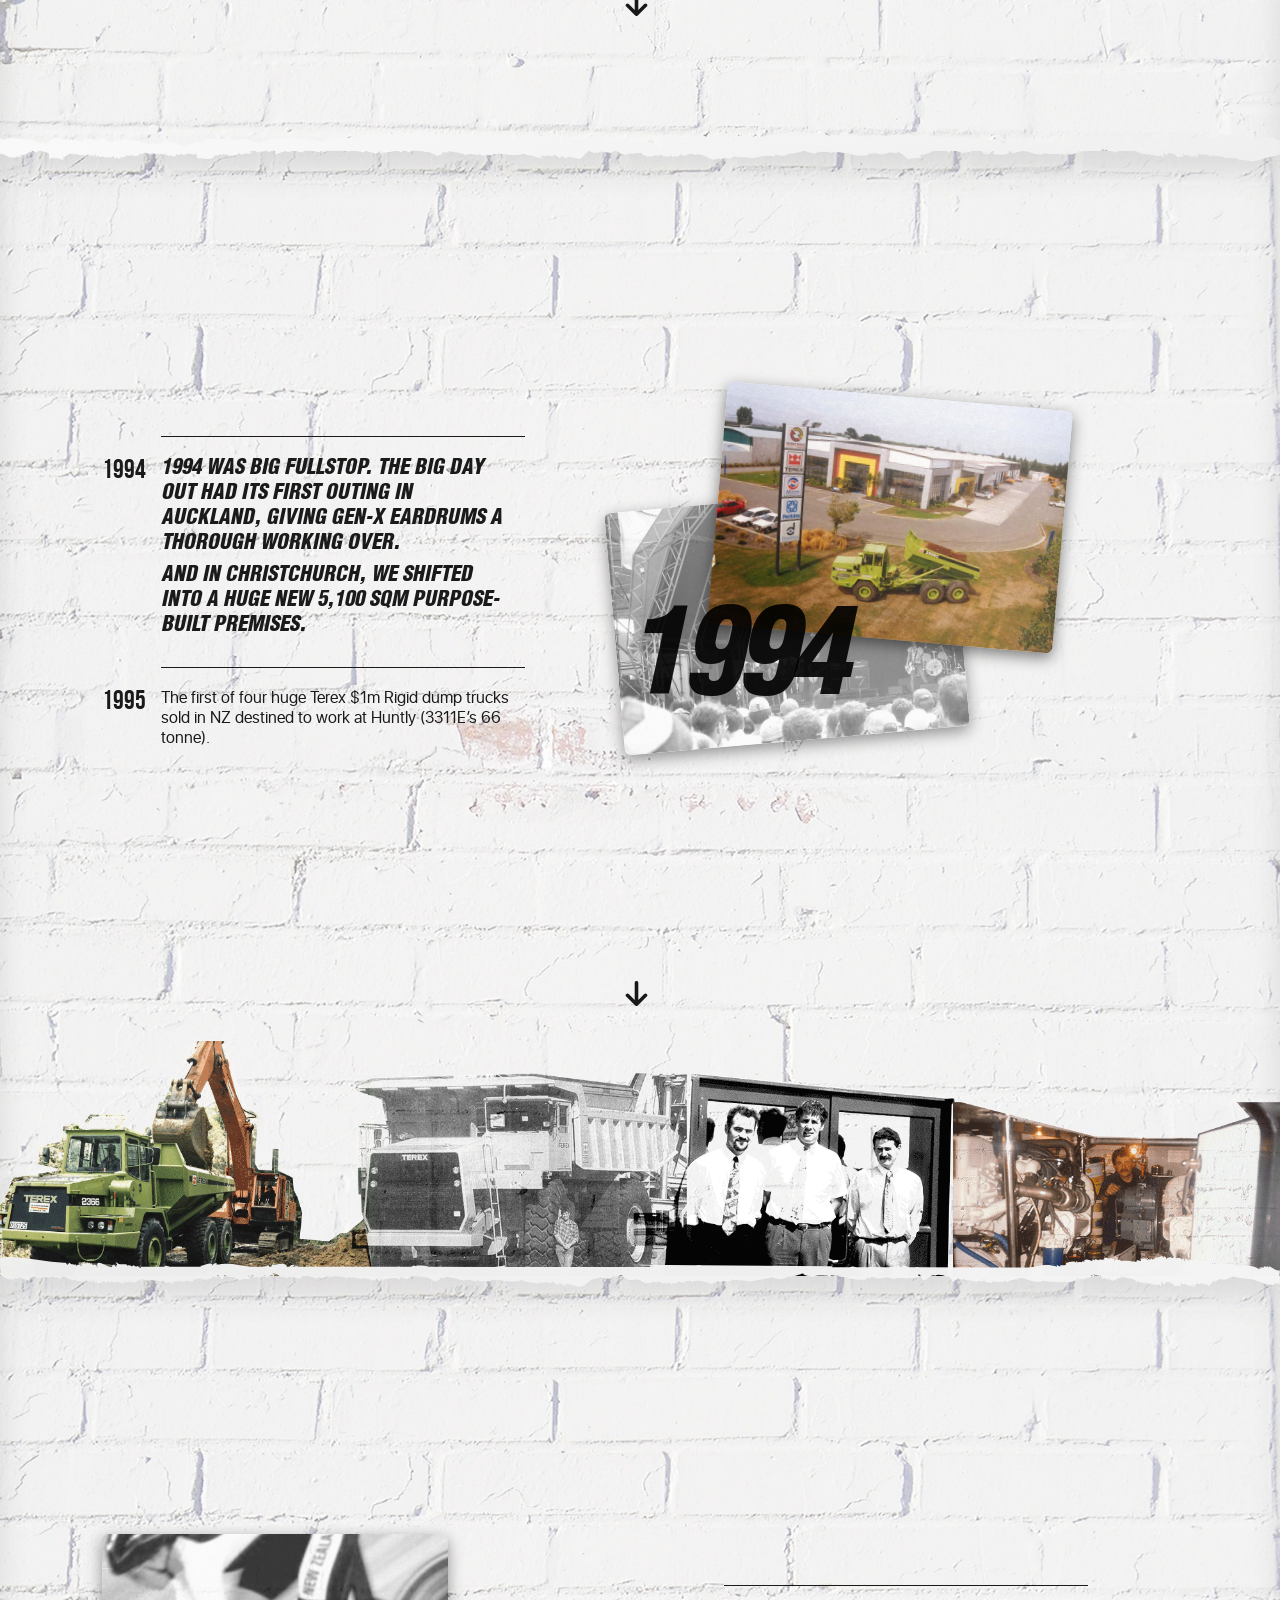
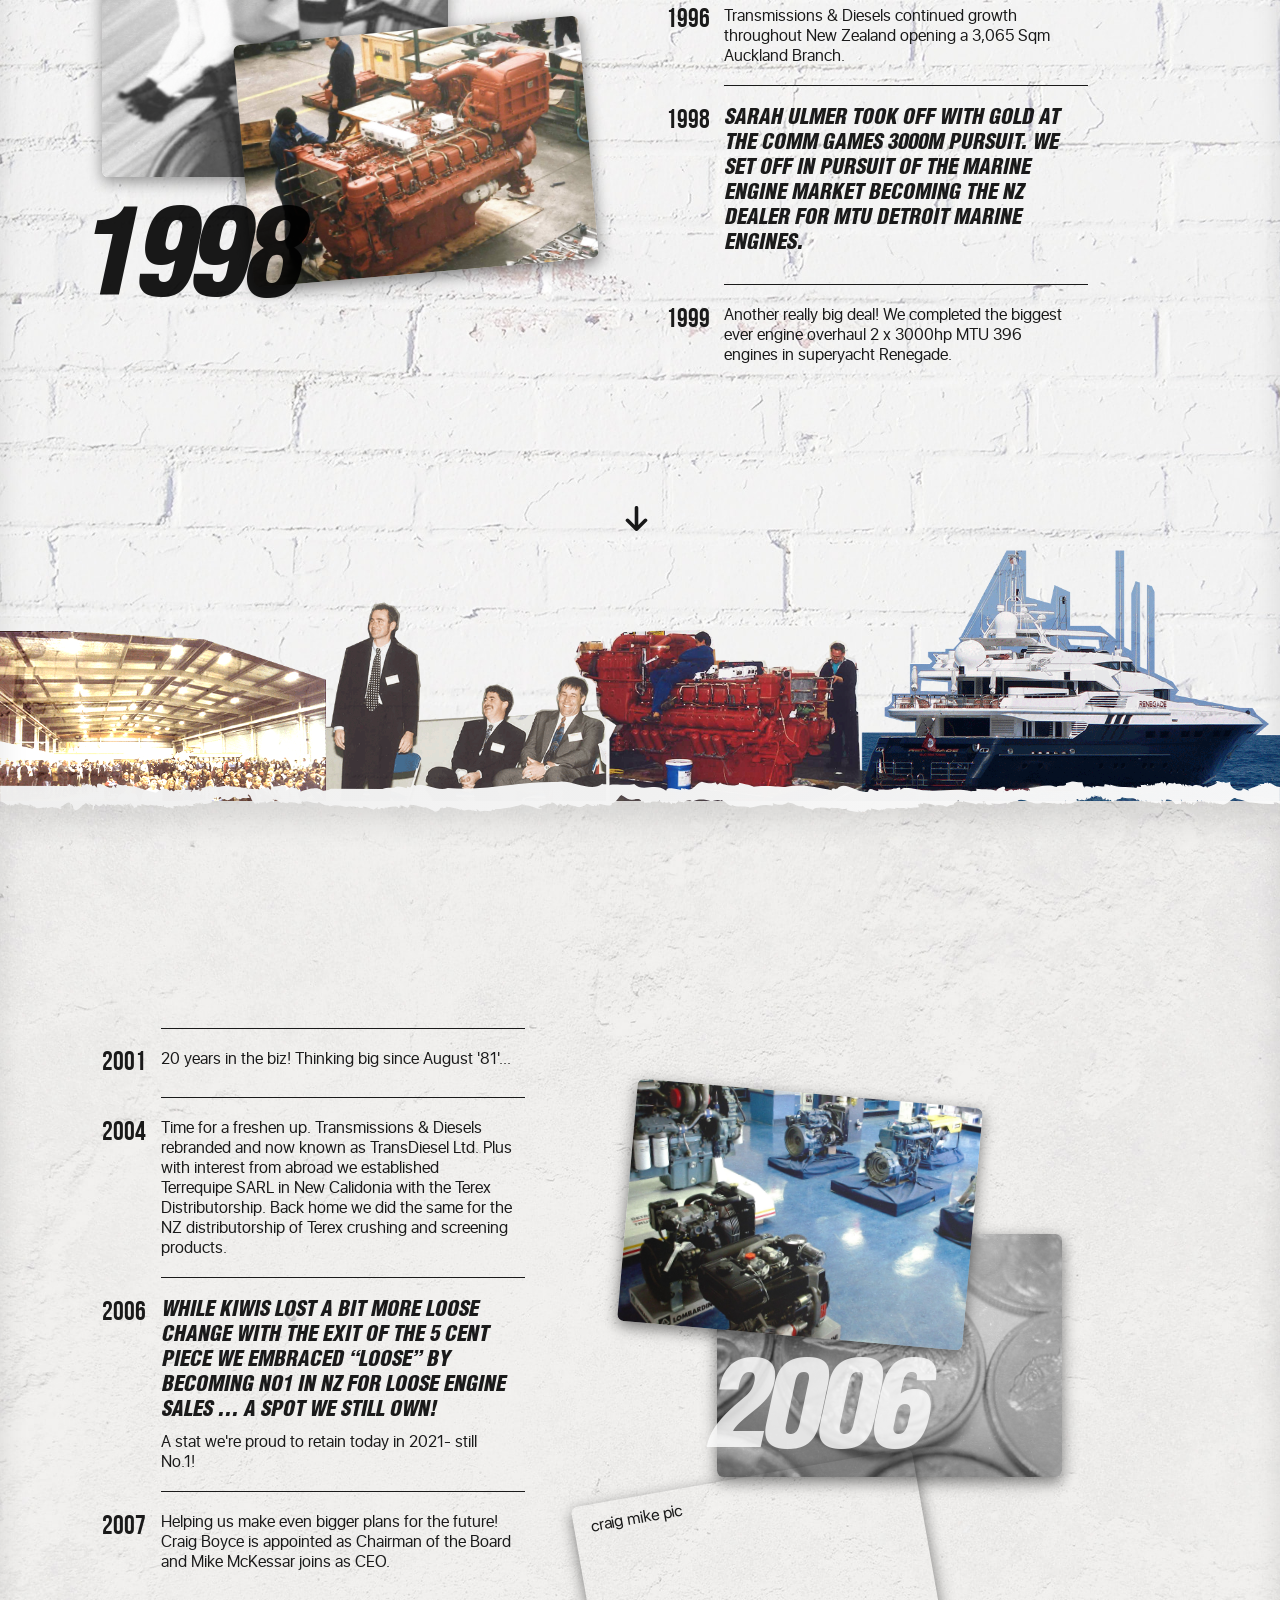
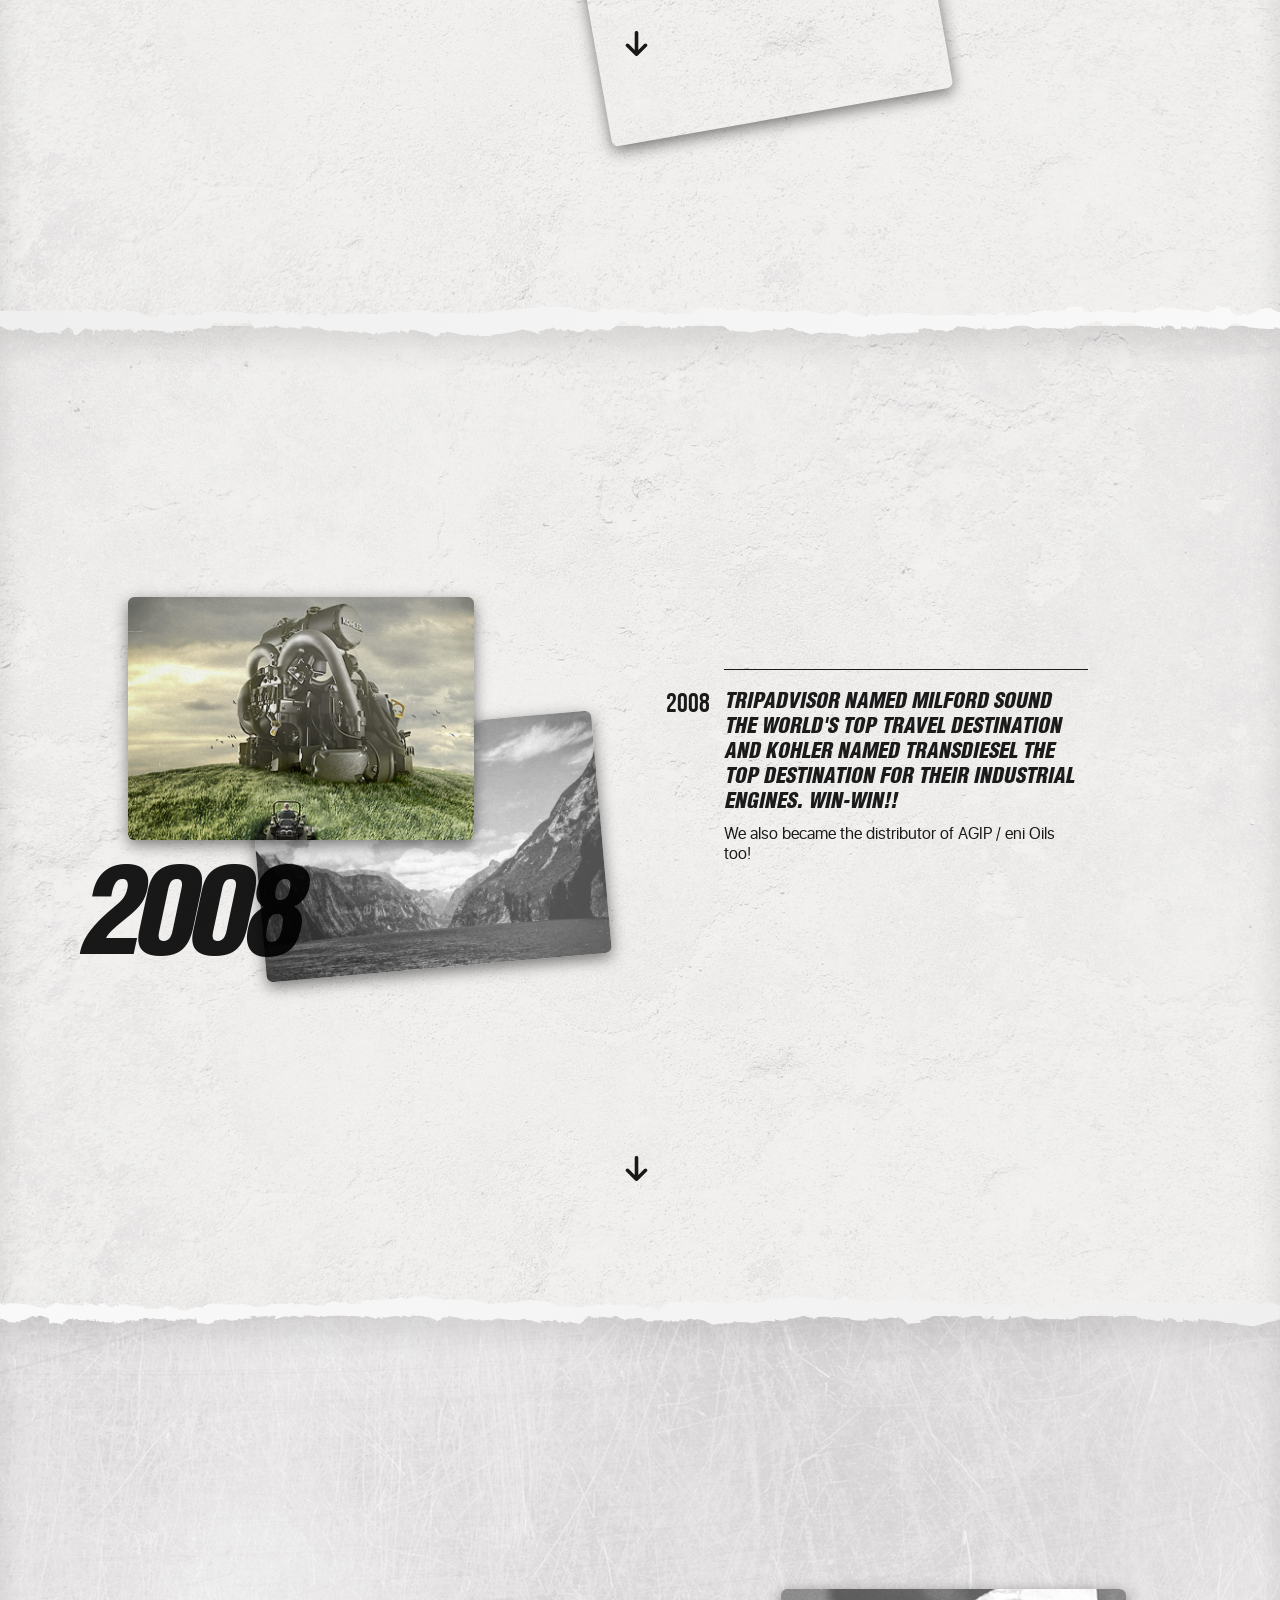
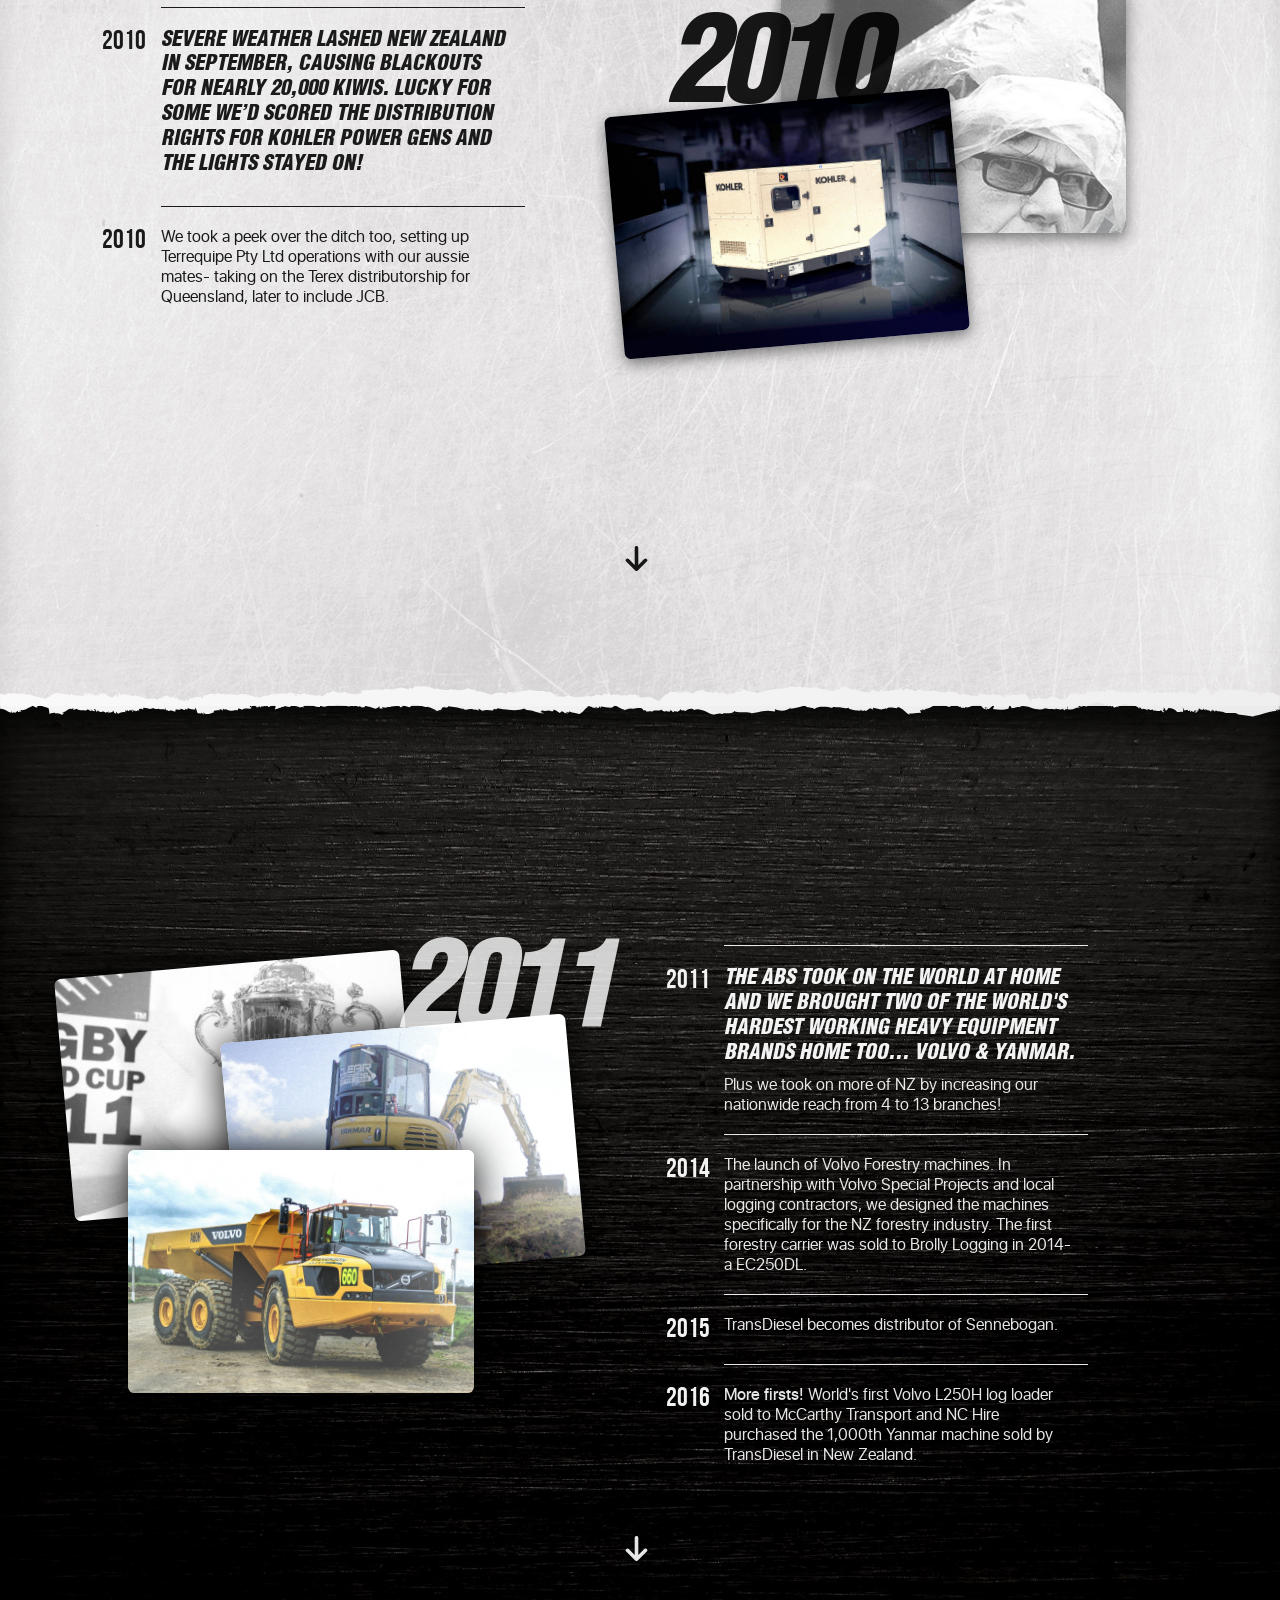
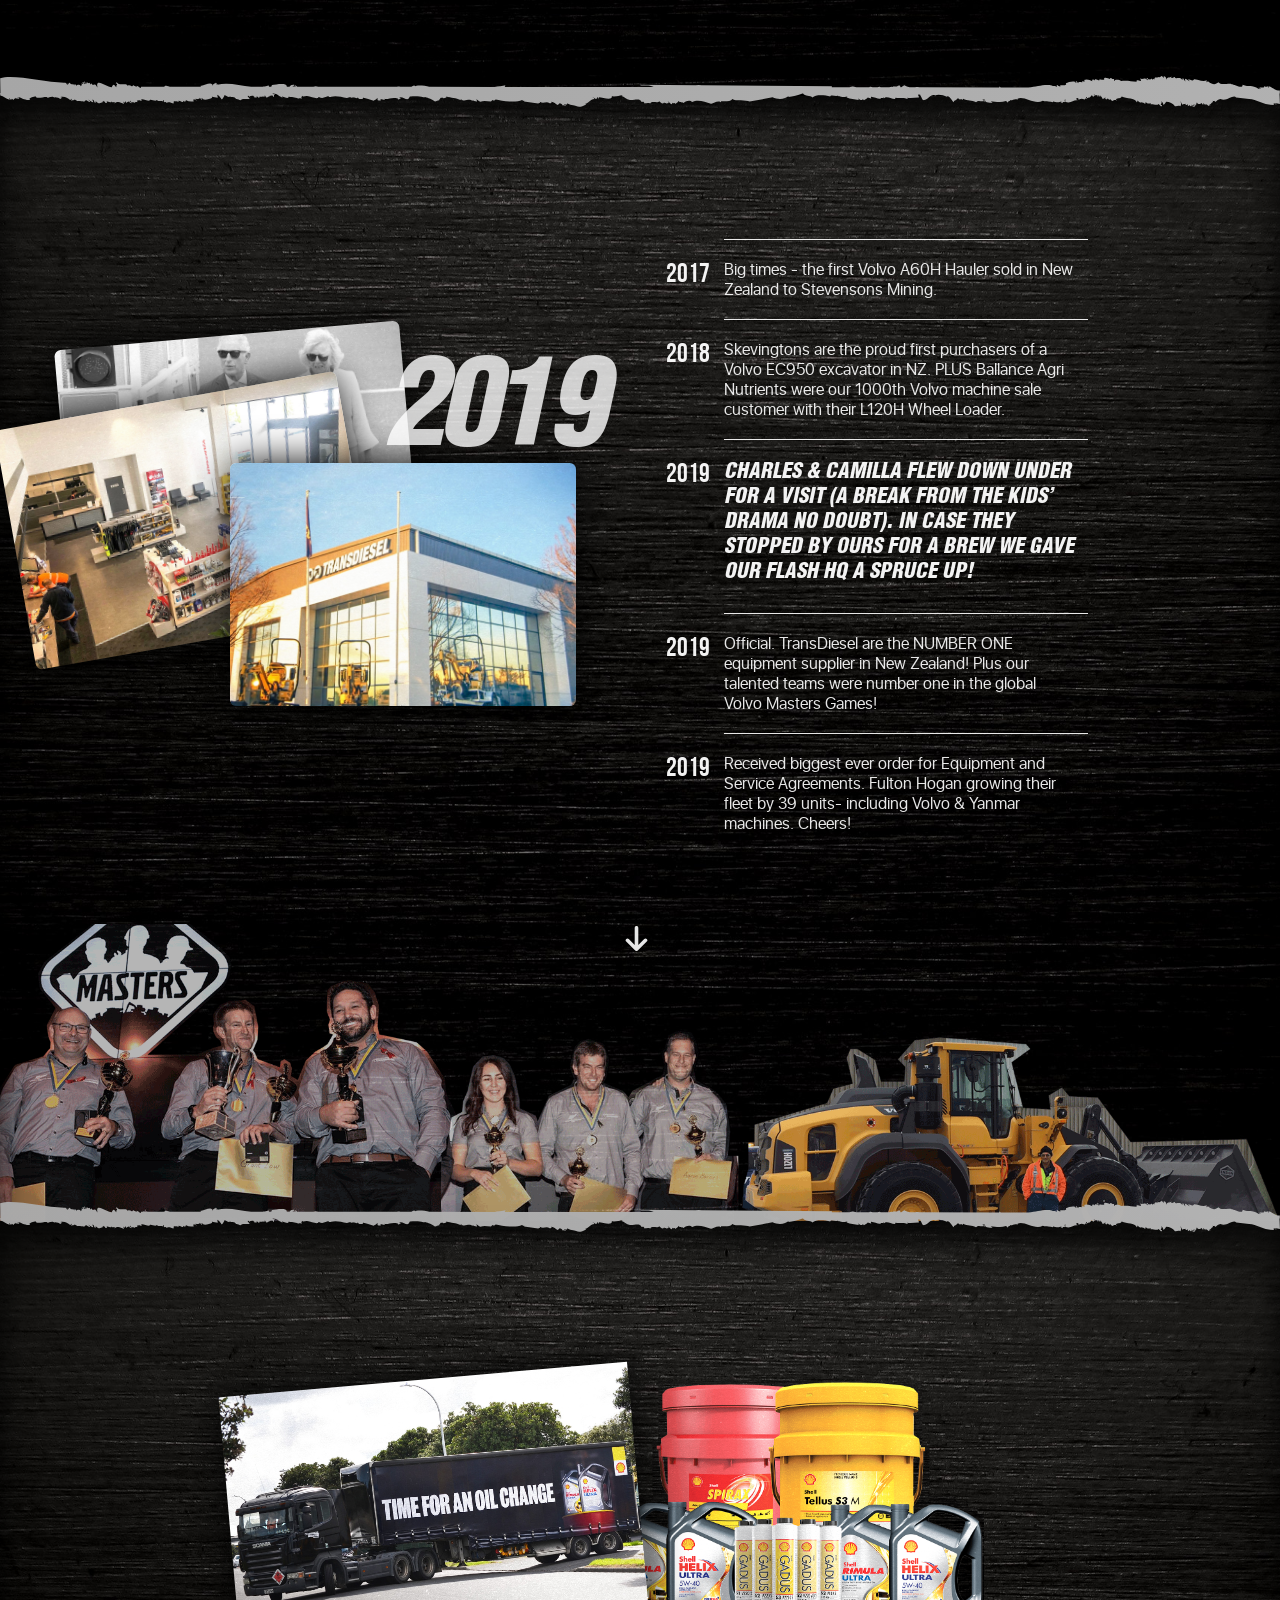
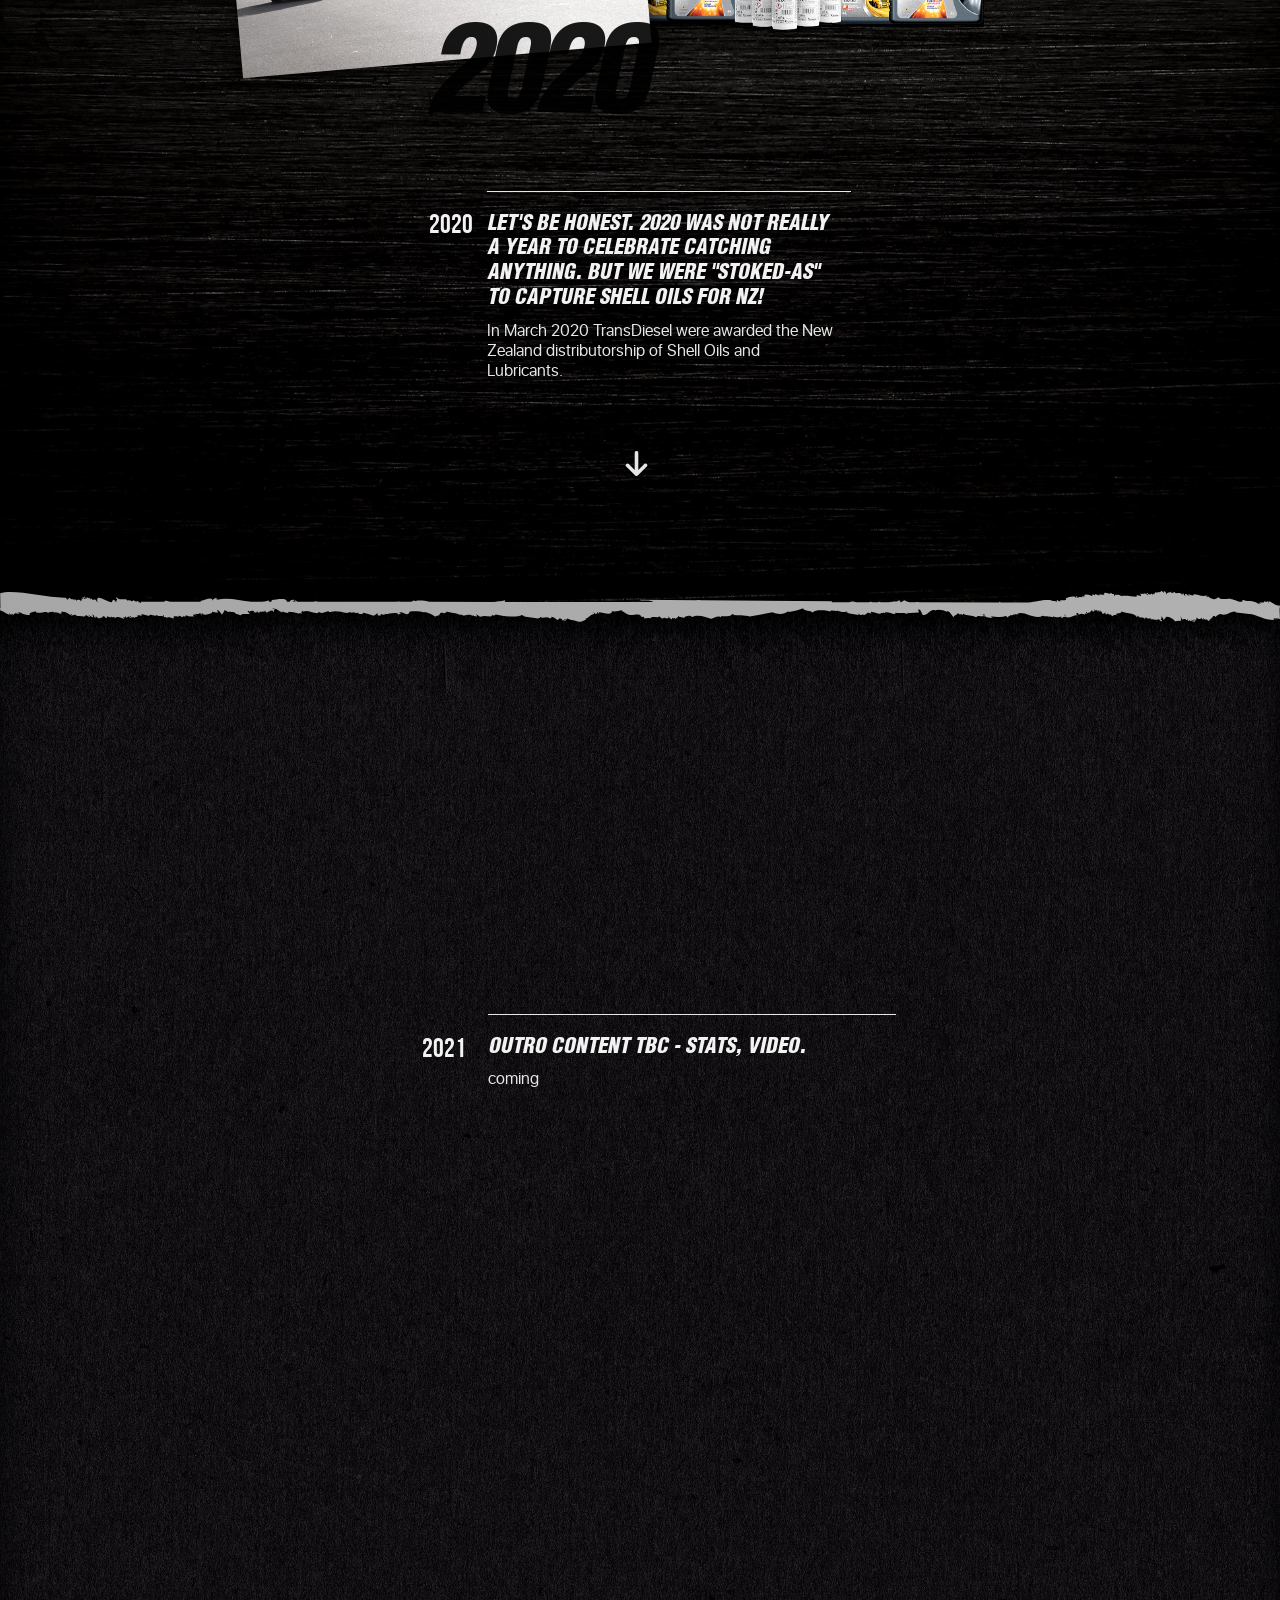
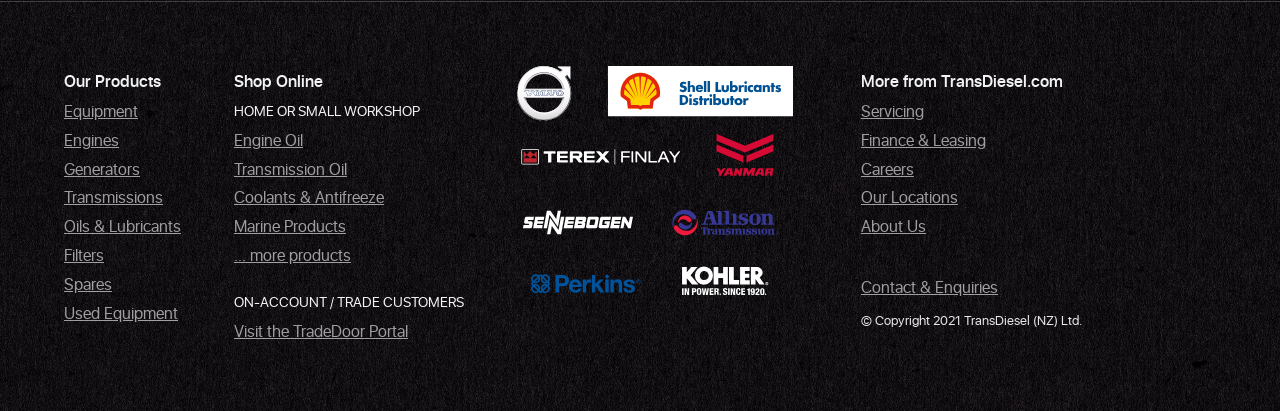
==== commit ee01a76f: "edits" ====
--- a/40-years-our-story.html
+++ b/40-years-our-story.html
@@ -655,6 +655,7 @@
                 <div><img src="/40yr-assets/photos/cutaways/1998/images/90s-2_02.png"></div>
                 <div><img src="/40yr-assets/photos/cutaways/1998/images/90s-2_03.png"></div>
                 <div><img src="/40yr-assets/photos/cutaways/1998/images/90s-2_04.png"></div>
+                <div><img src="/40yr-assets/photos/cutaways/1998/images/90s-2_05.png"></div>
             </div>
 
             <span data-src="/40yr-assets/bgs/brickW/s.jpg"></span><!-- use 4:3 aspect for ph -->
@@ -1054,11 +1055,11 @@
                             </ul>
                         </section>
                         <section class="artwork">
-                            <div class="land2 feat2 delay2 rotateMin5" style="right:0vw;top:6vh;background-image:url(/40yr-assets/photos/2020-b.jpg);">&nbsp;</div>
-
-                            <div class="land2 feat3 delay1" style="left:0vw;top:7vh;background-image:url(/40yr-assets/photos/2020.jpg);">&nbsp;</div>
-
-                            <div class="year delay2" style="top:30vh;right:-1vw;">
+                            <div class="land2ClrCut feat3 " style="left:-7vw;top:5vh;background-image:url(/40yr-assets/photos/2020.png);">&nbsp;</div>
+
+                            <div class="land2 feat2 delay1 rotateMin5" style="right:0vw;top:9vh;background-image:url(/40yr-assets/photos/2020-b.jpg);">&nbsp;</div>
+
+                            <div class="year delay2" style="top:34vh;right:-3vw;">
                                 <h2 class="Helv big black">2020</h2>
                             </div>                             
                         </section>
--- a/css/spsFeature.css
+++ b/css/spsFeature.css
@@ -675,6 +675,12 @@
     background-size: cover;
     top: 50vh; 
 }
+.land2ClrCut {
+    width:36vw !important;
+    height: 23vw;
+    background-size: cover;
+    top: 50vh; 
+}
 .revBoxShdw {
     box-shadow: 0 5px 15px rgba(0,0,0,0.5);
 }
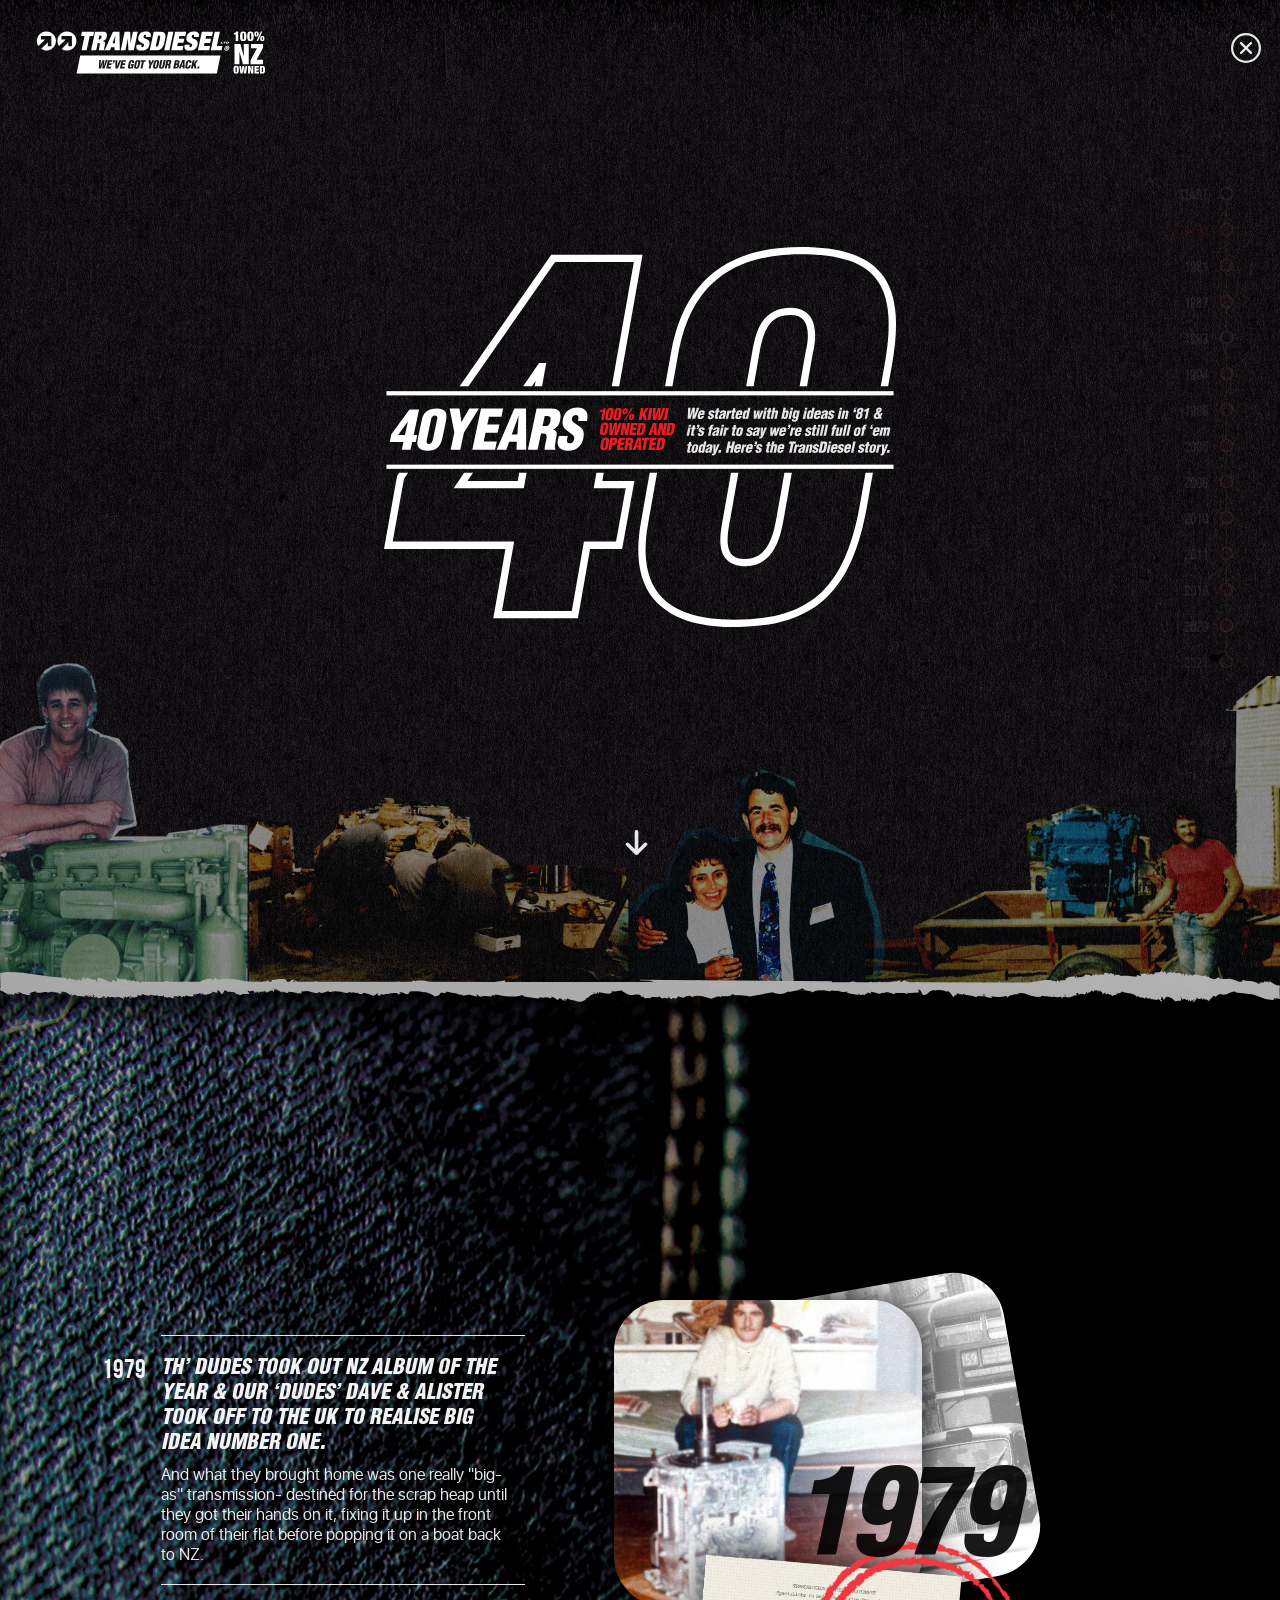
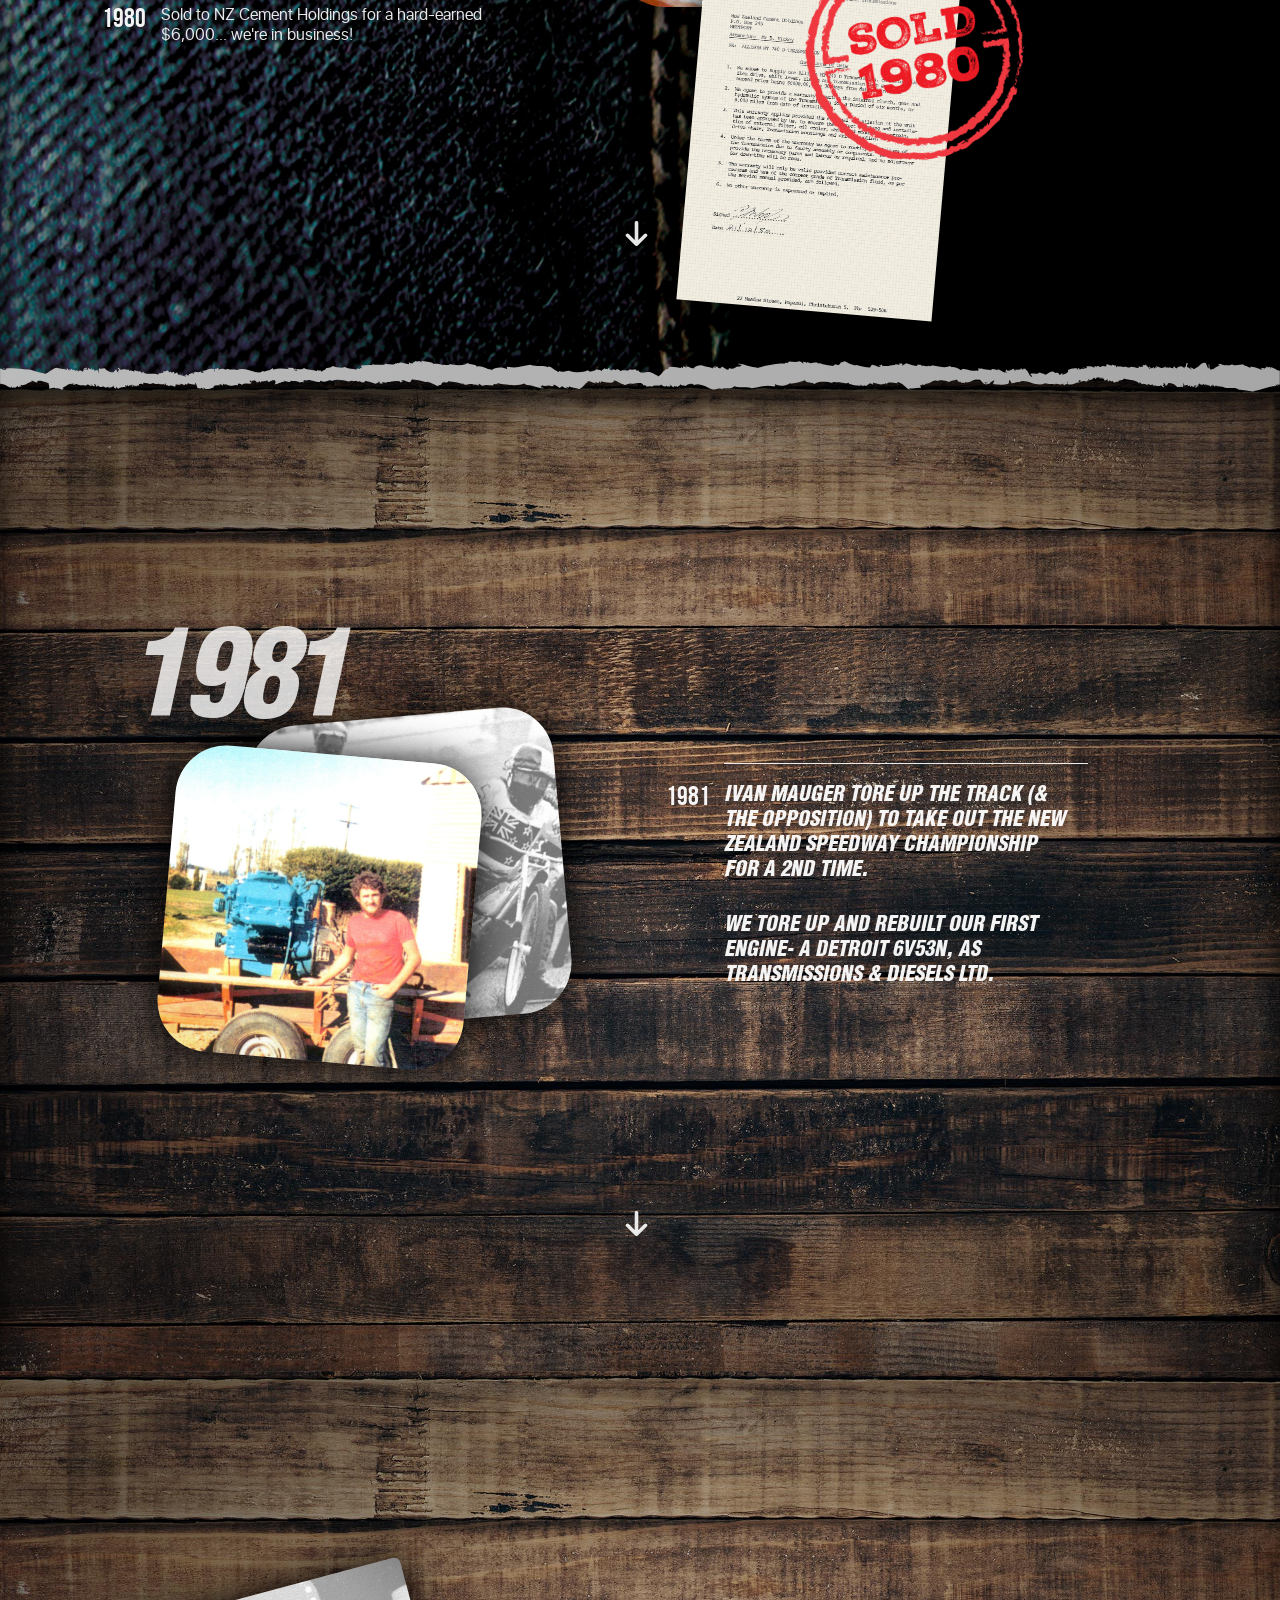
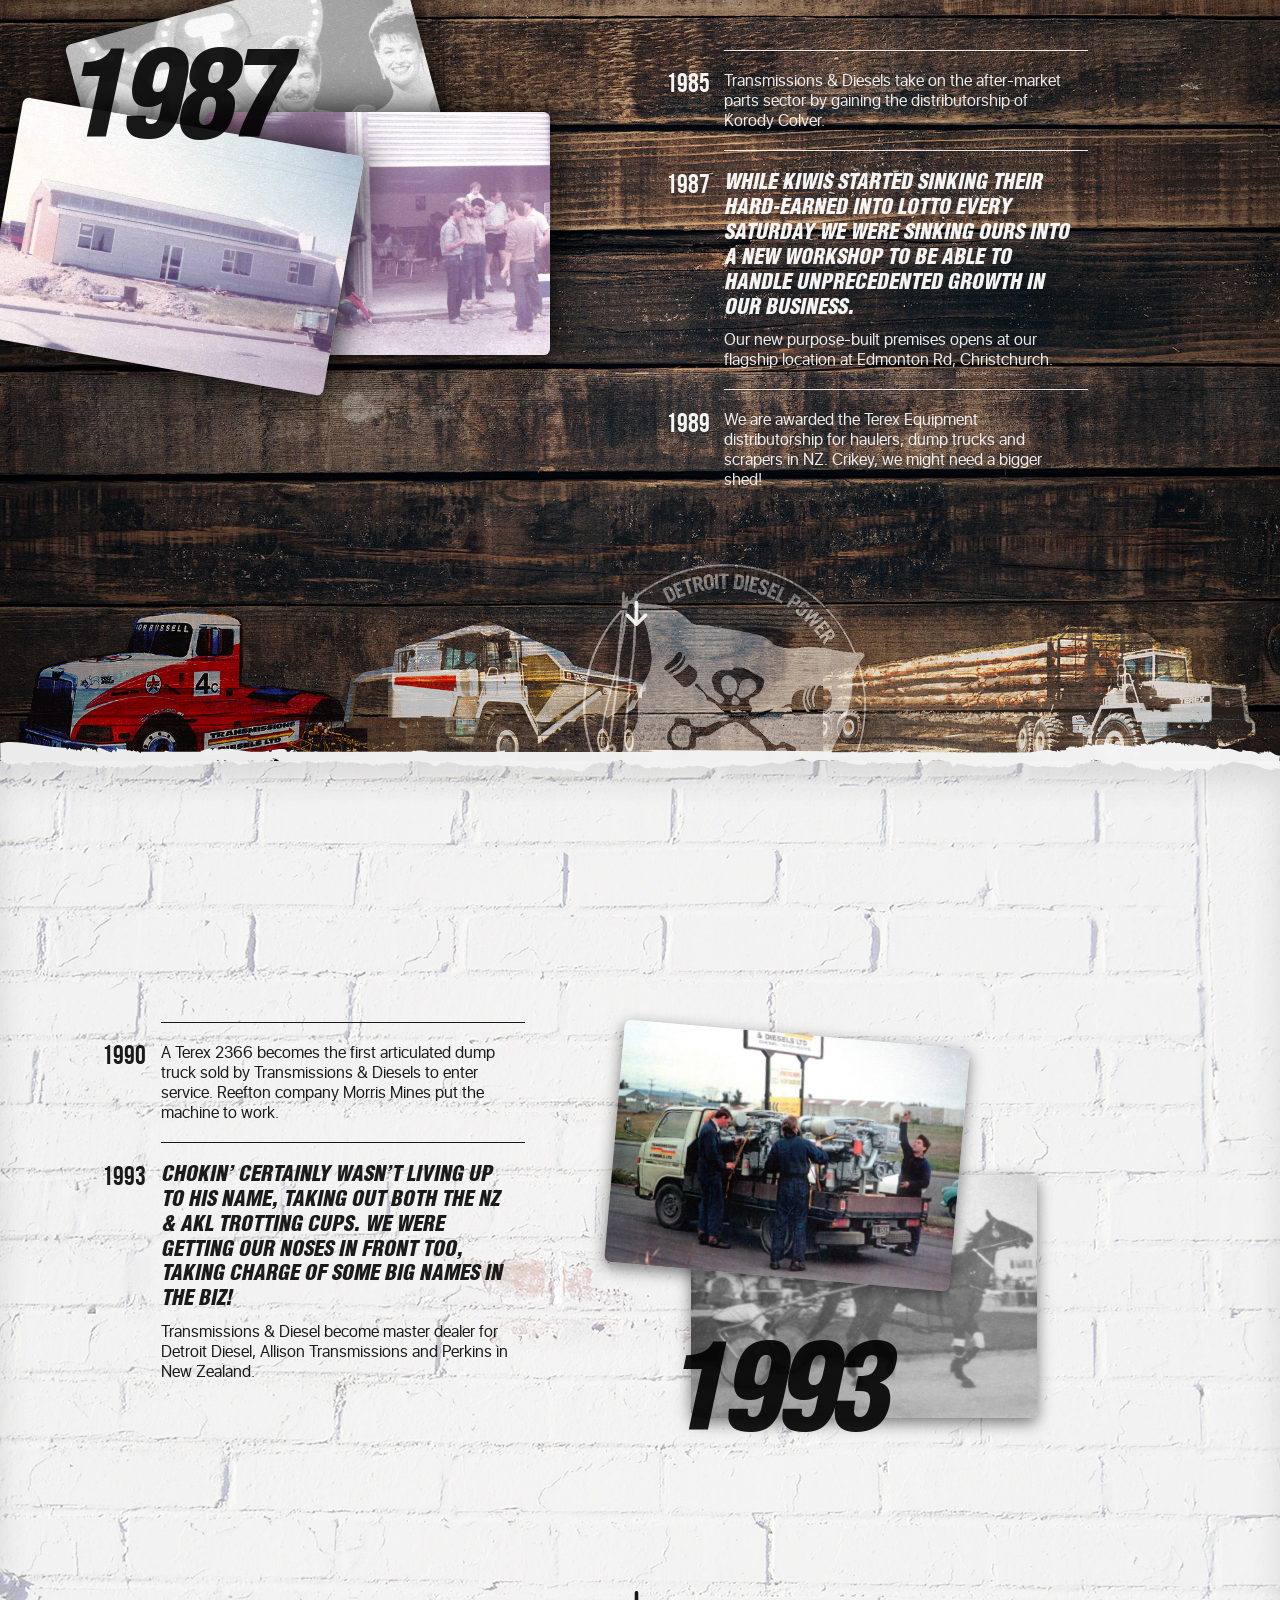
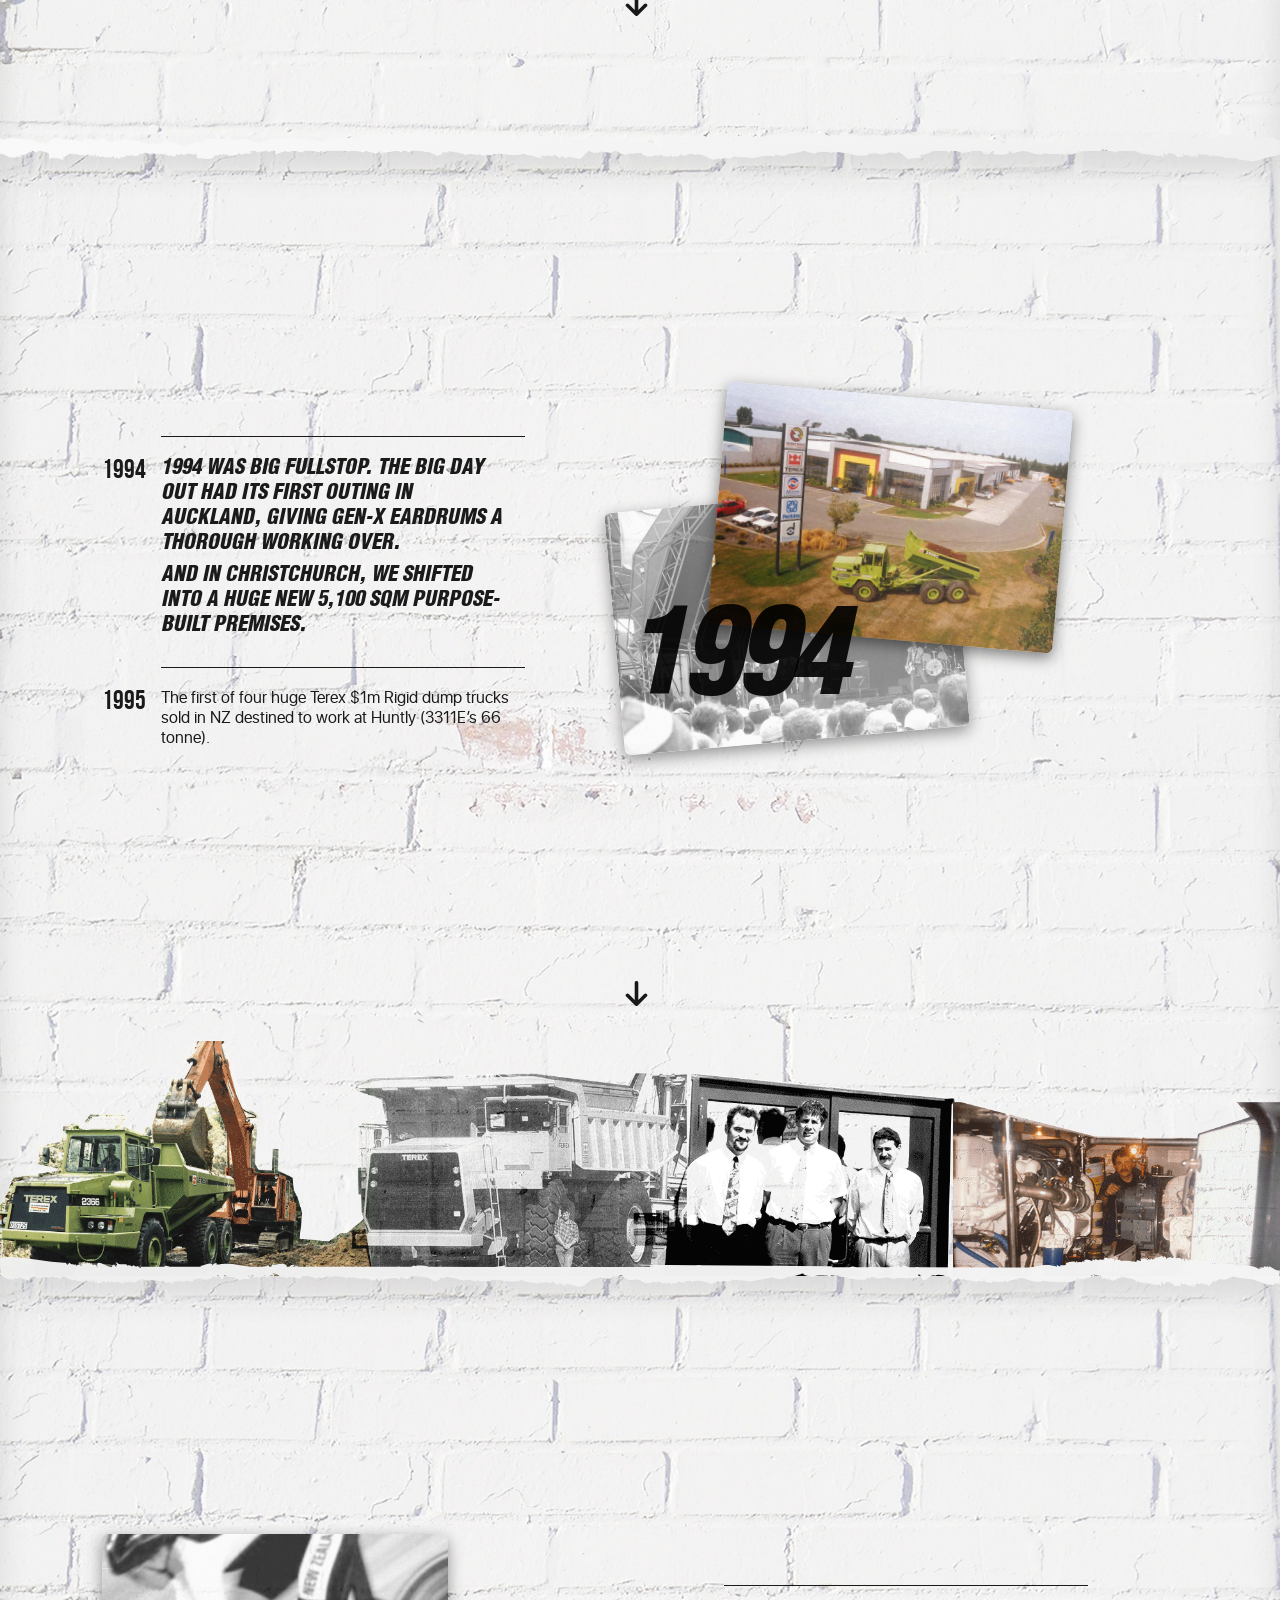
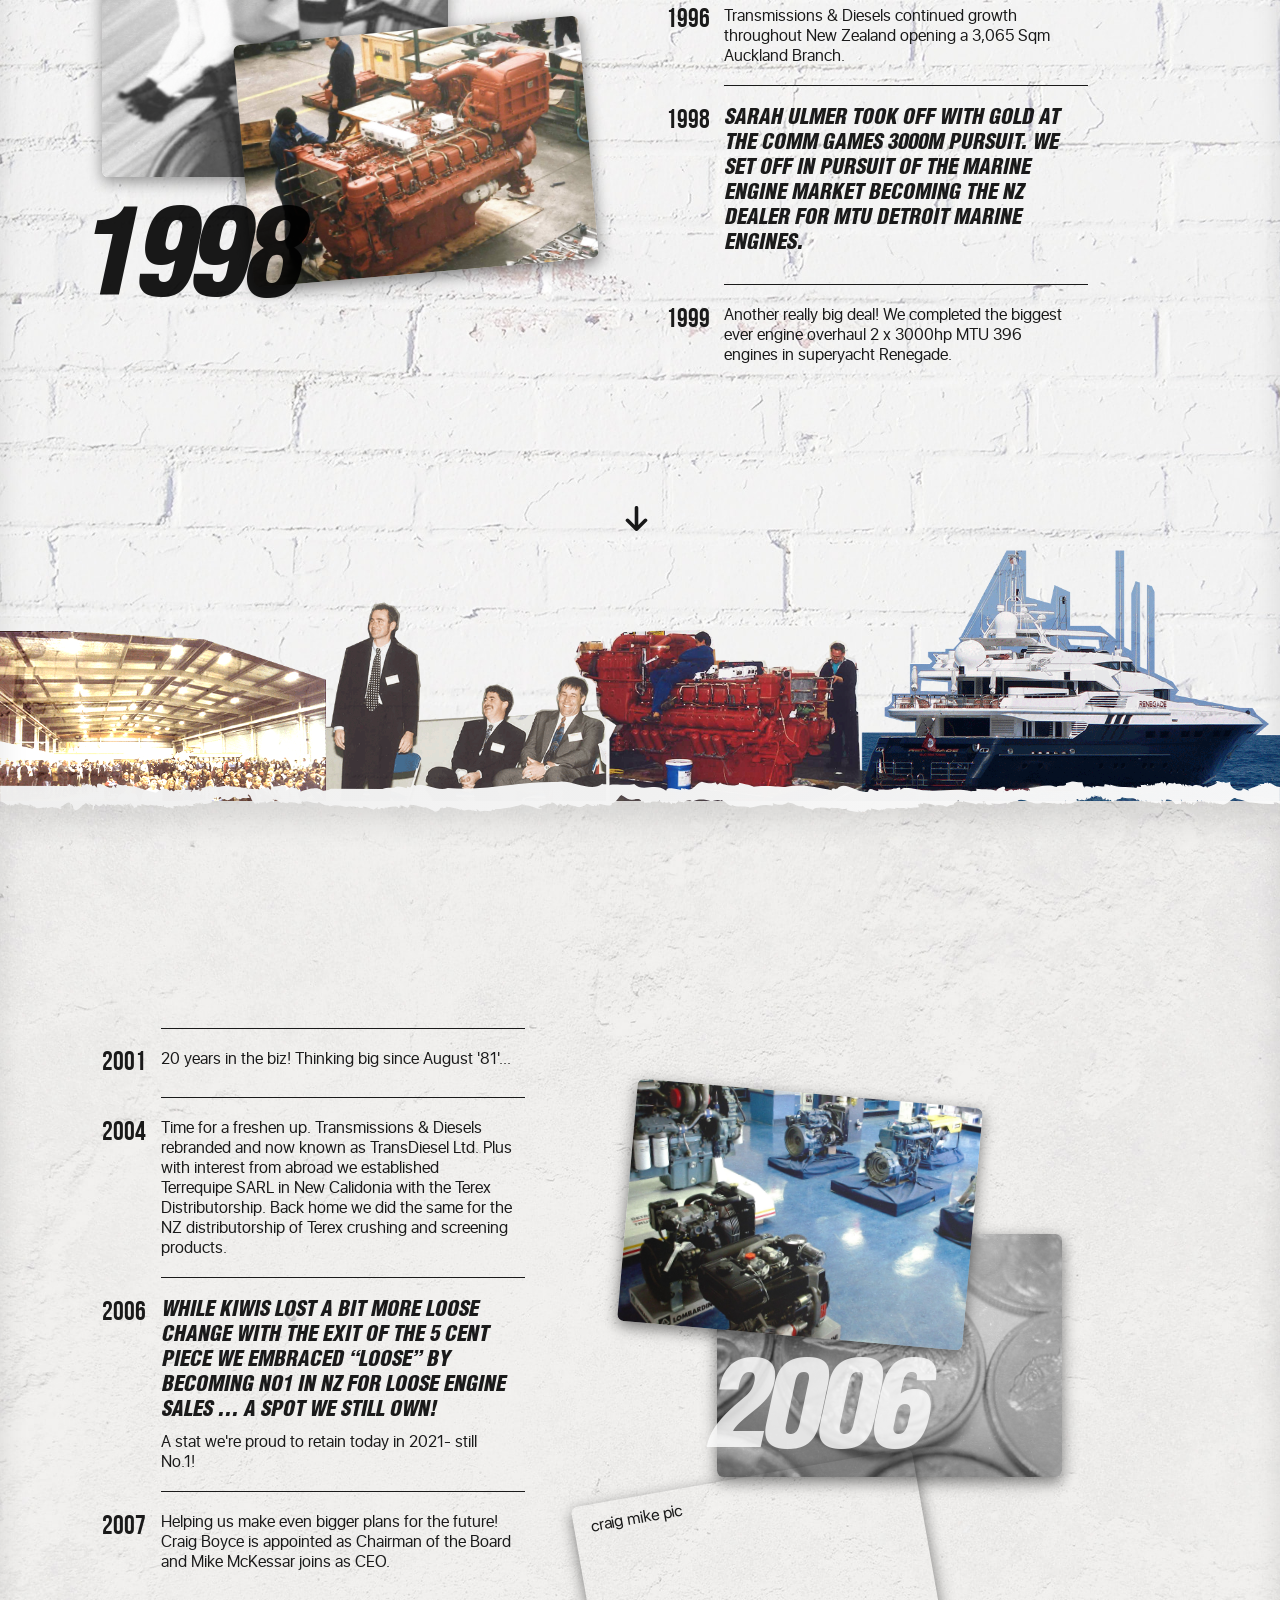
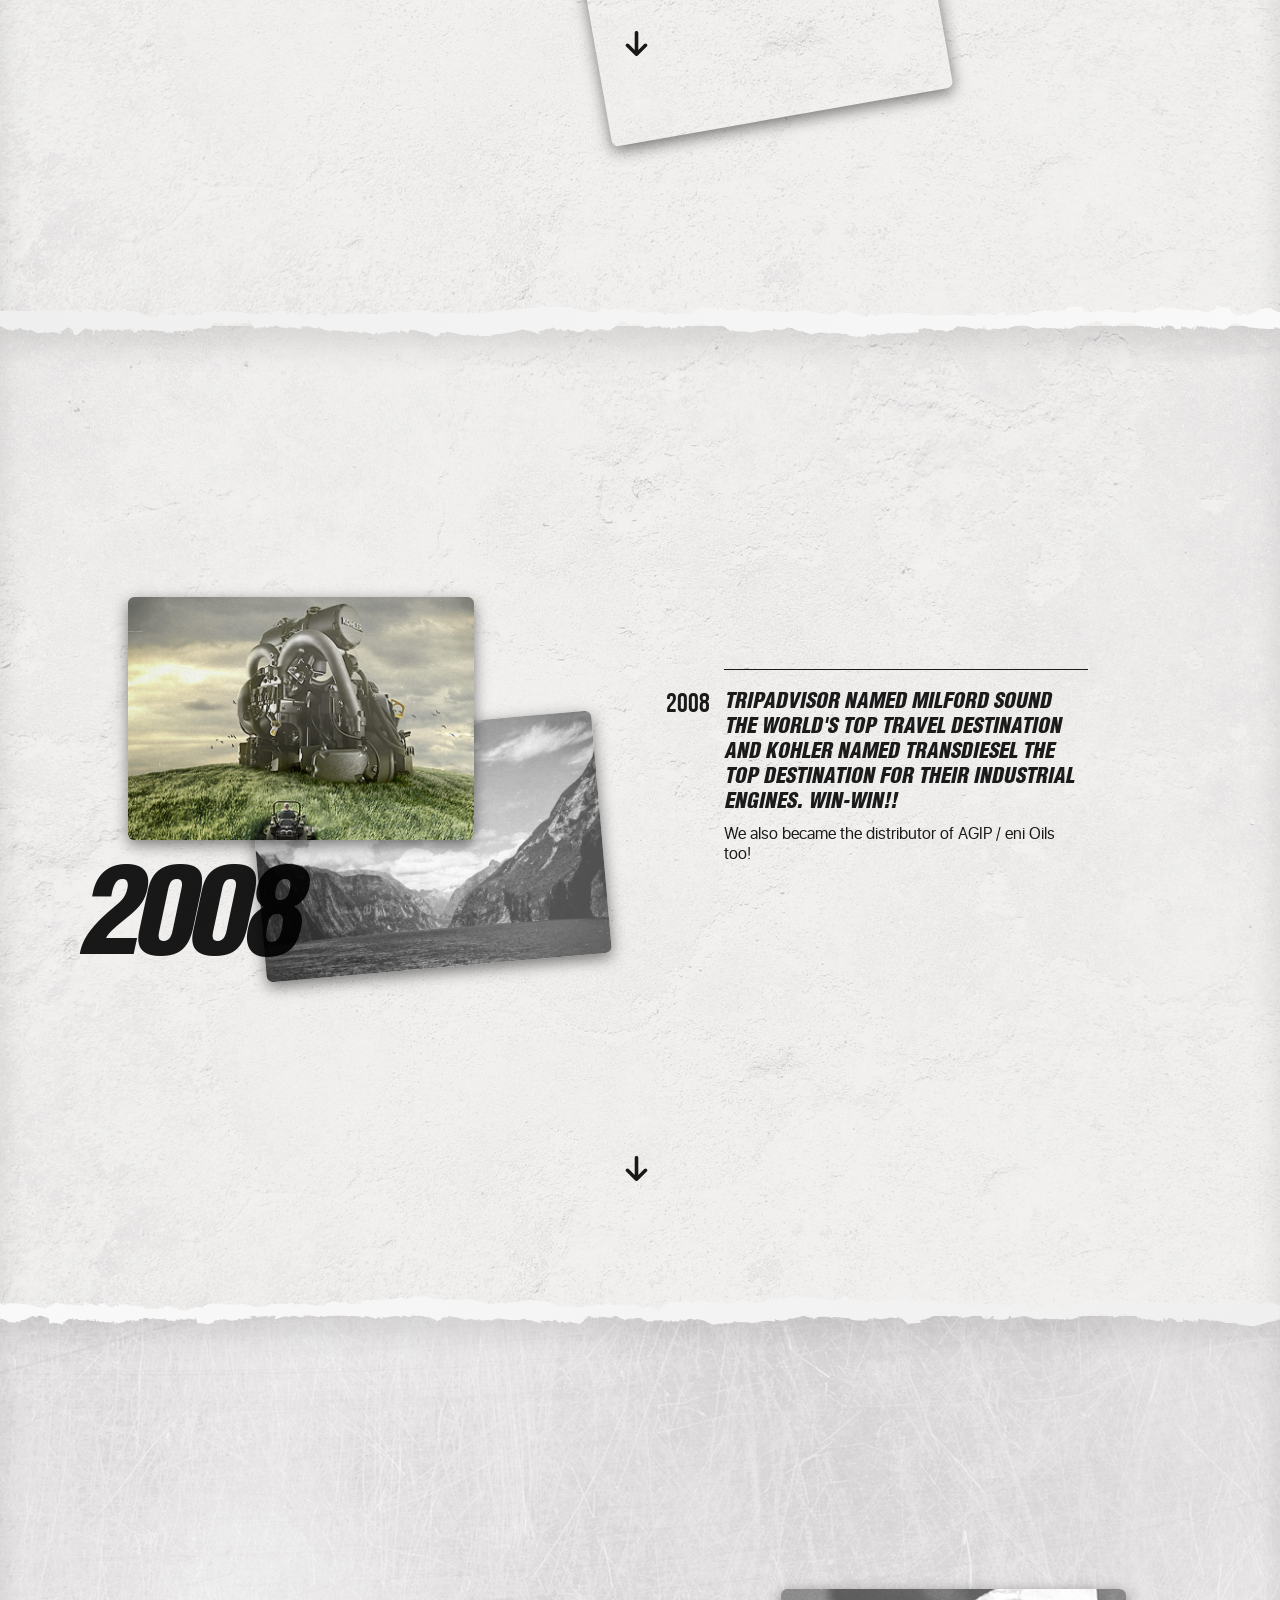
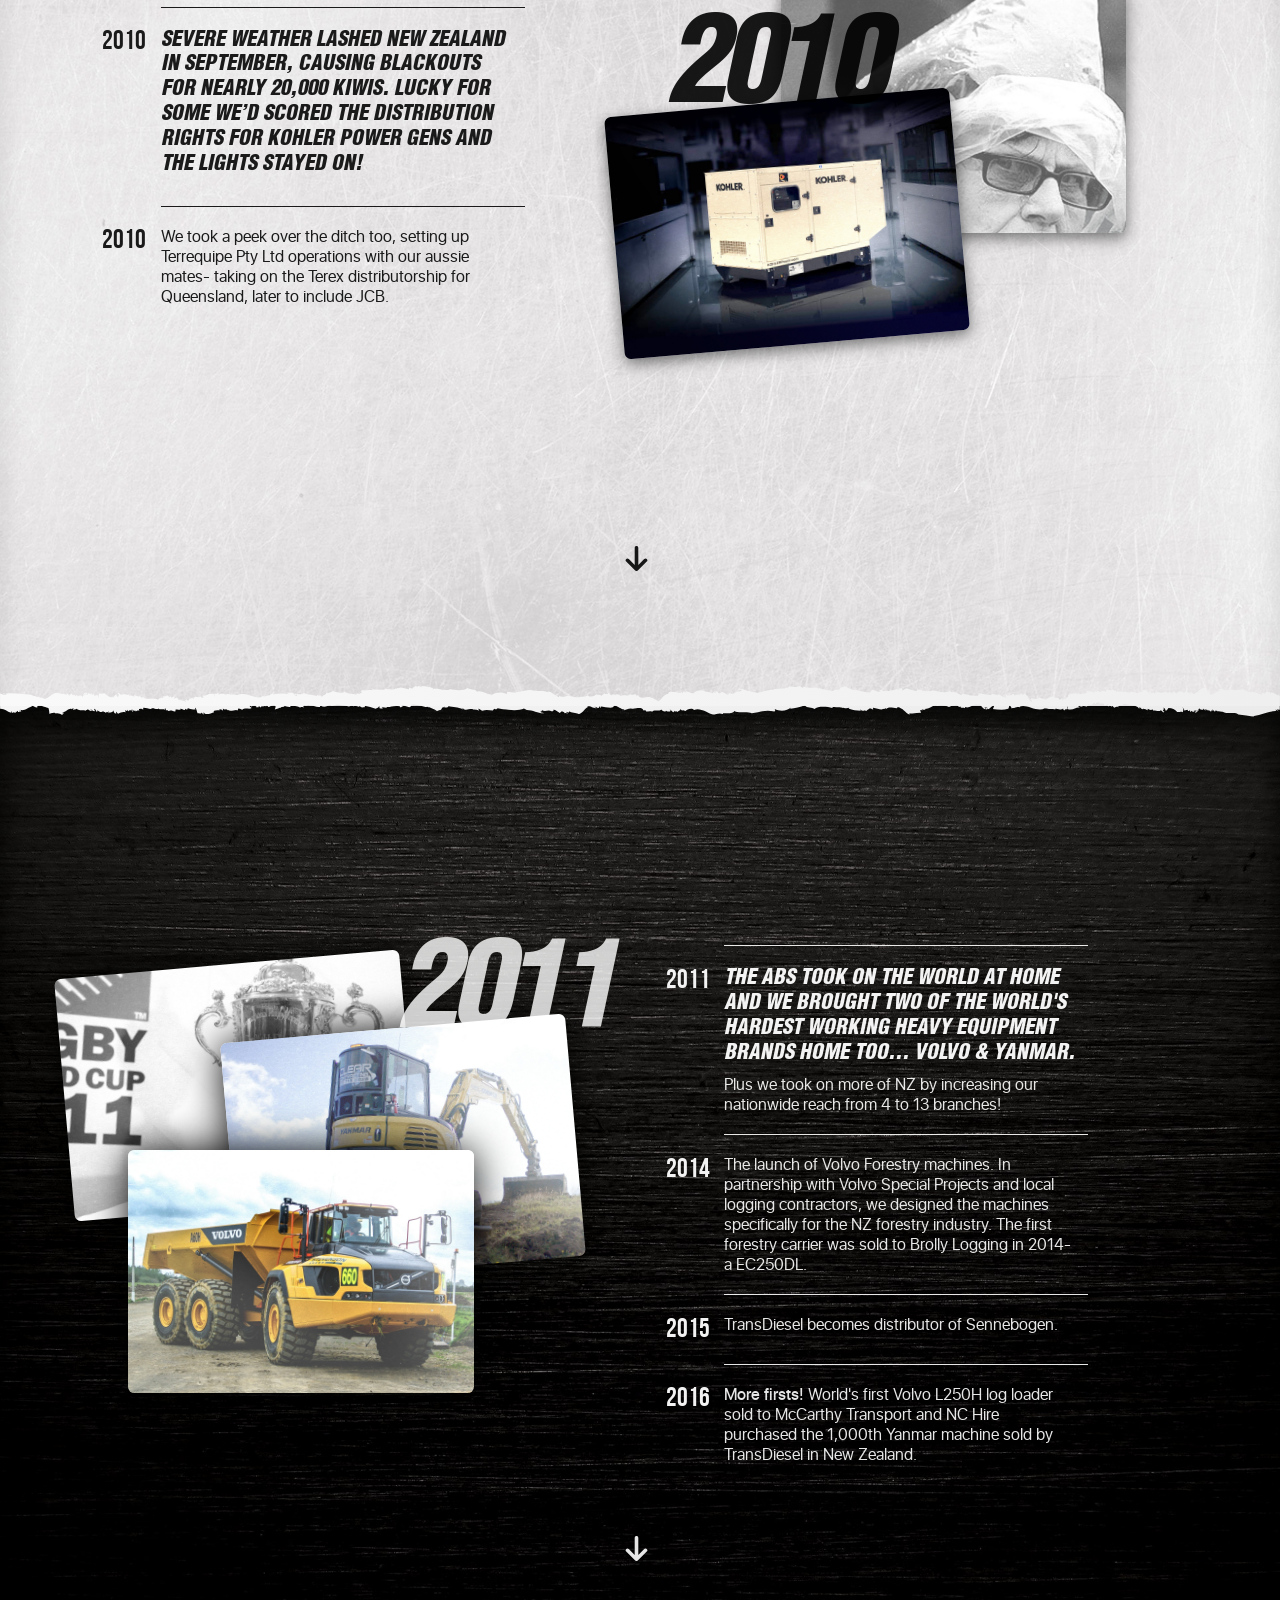
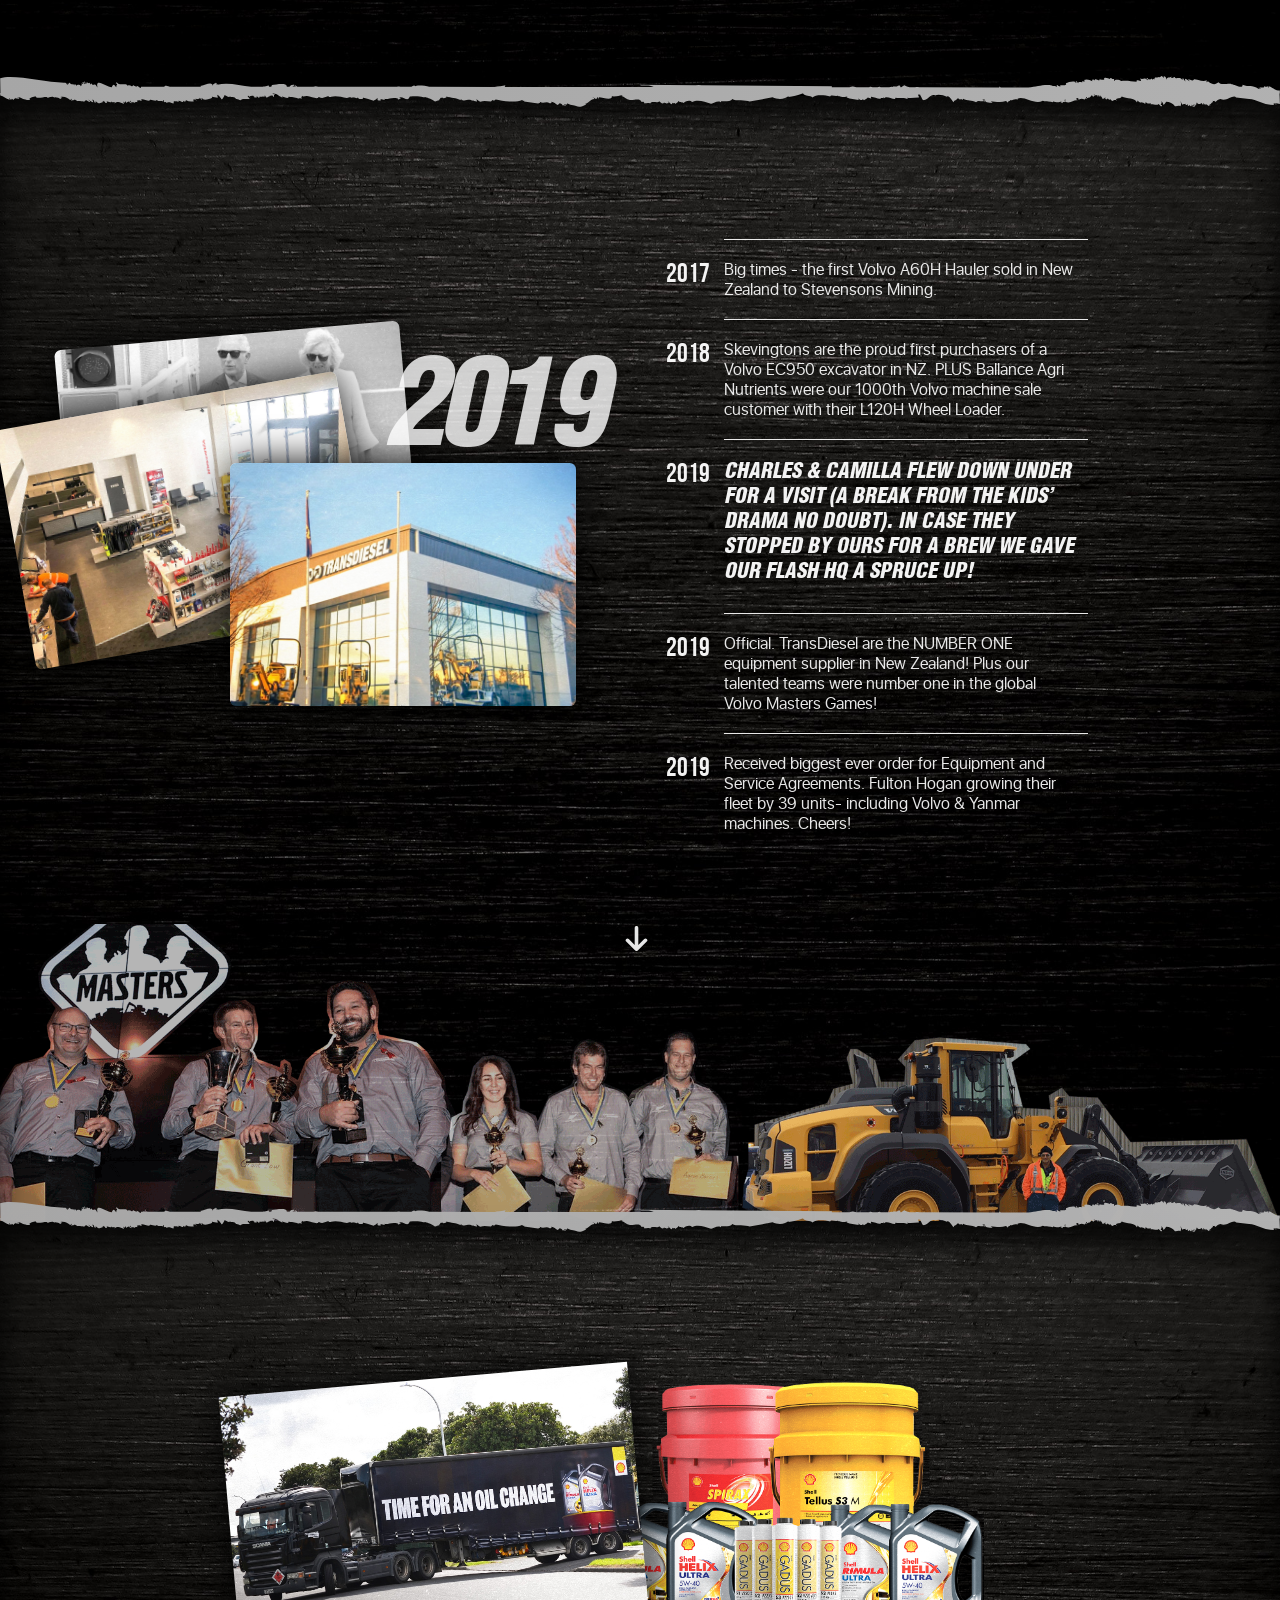
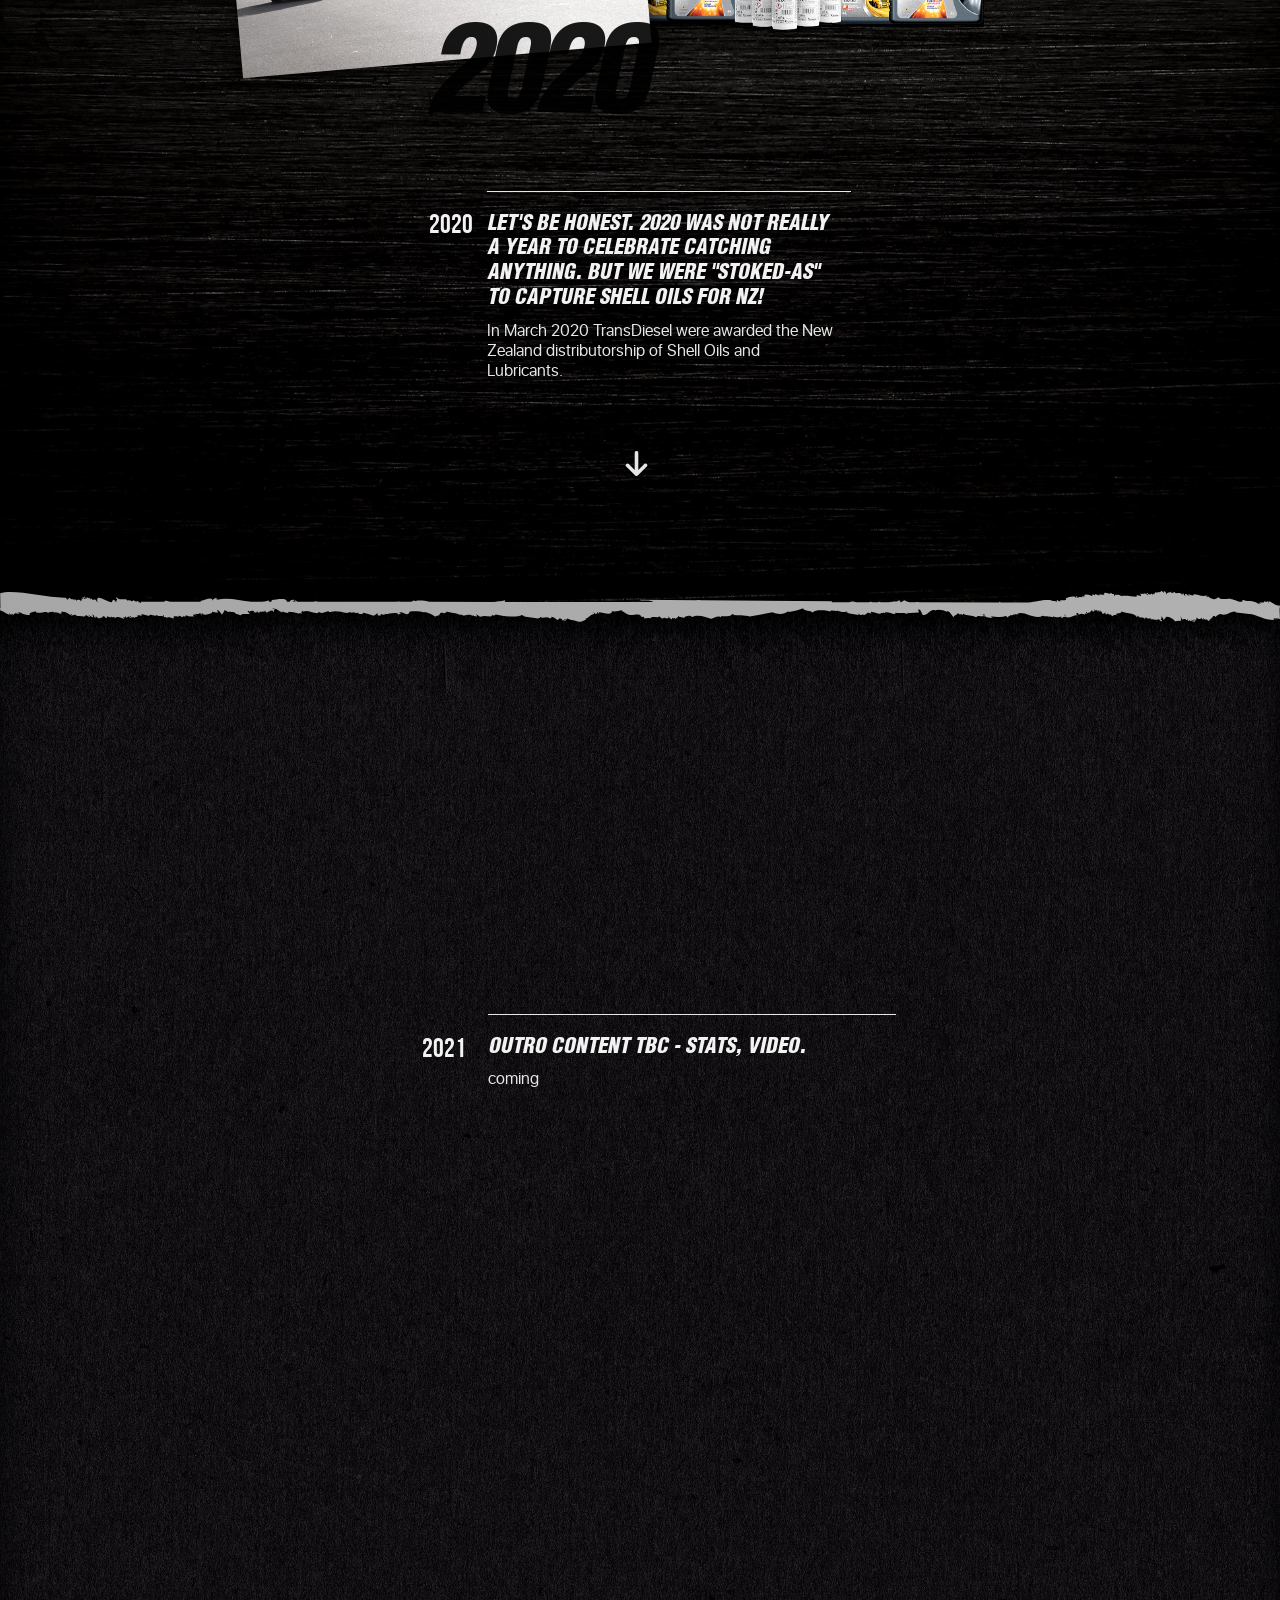
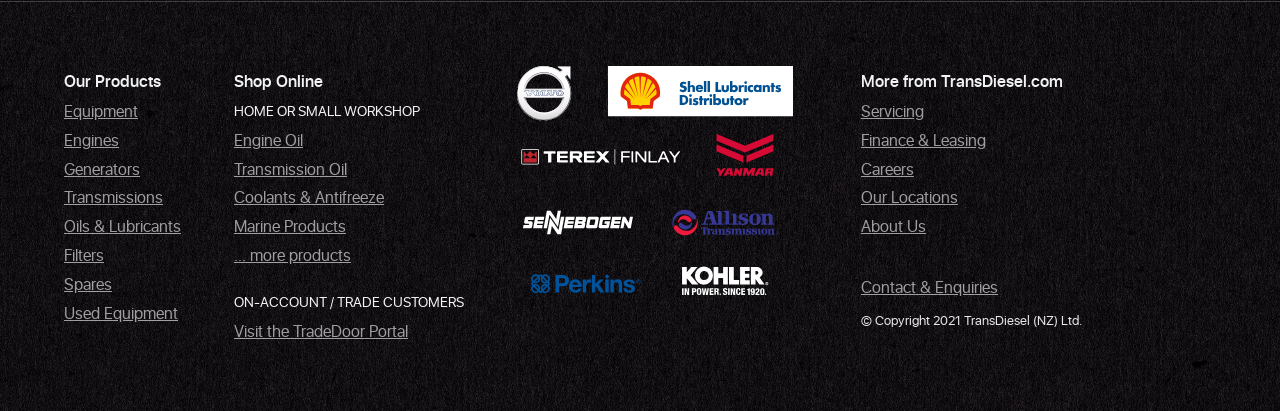
==== commit fbb2ca4e: "typo" ====
--- a/40-years-our-story.html
+++ b/40-years-our-story.html
@@ -888,7 +888,7 @@
                                         <h2>2015</h2>
                                     </div>
                                     <div>
-                                        <p>TransDiesel becomes distributor of Sennebogan.</p>                                       
+                                        <p>TransDiesel becomes distributor of Sennebogen.</p>                                       
                                     </div>
                                 </li>
                                 <li>
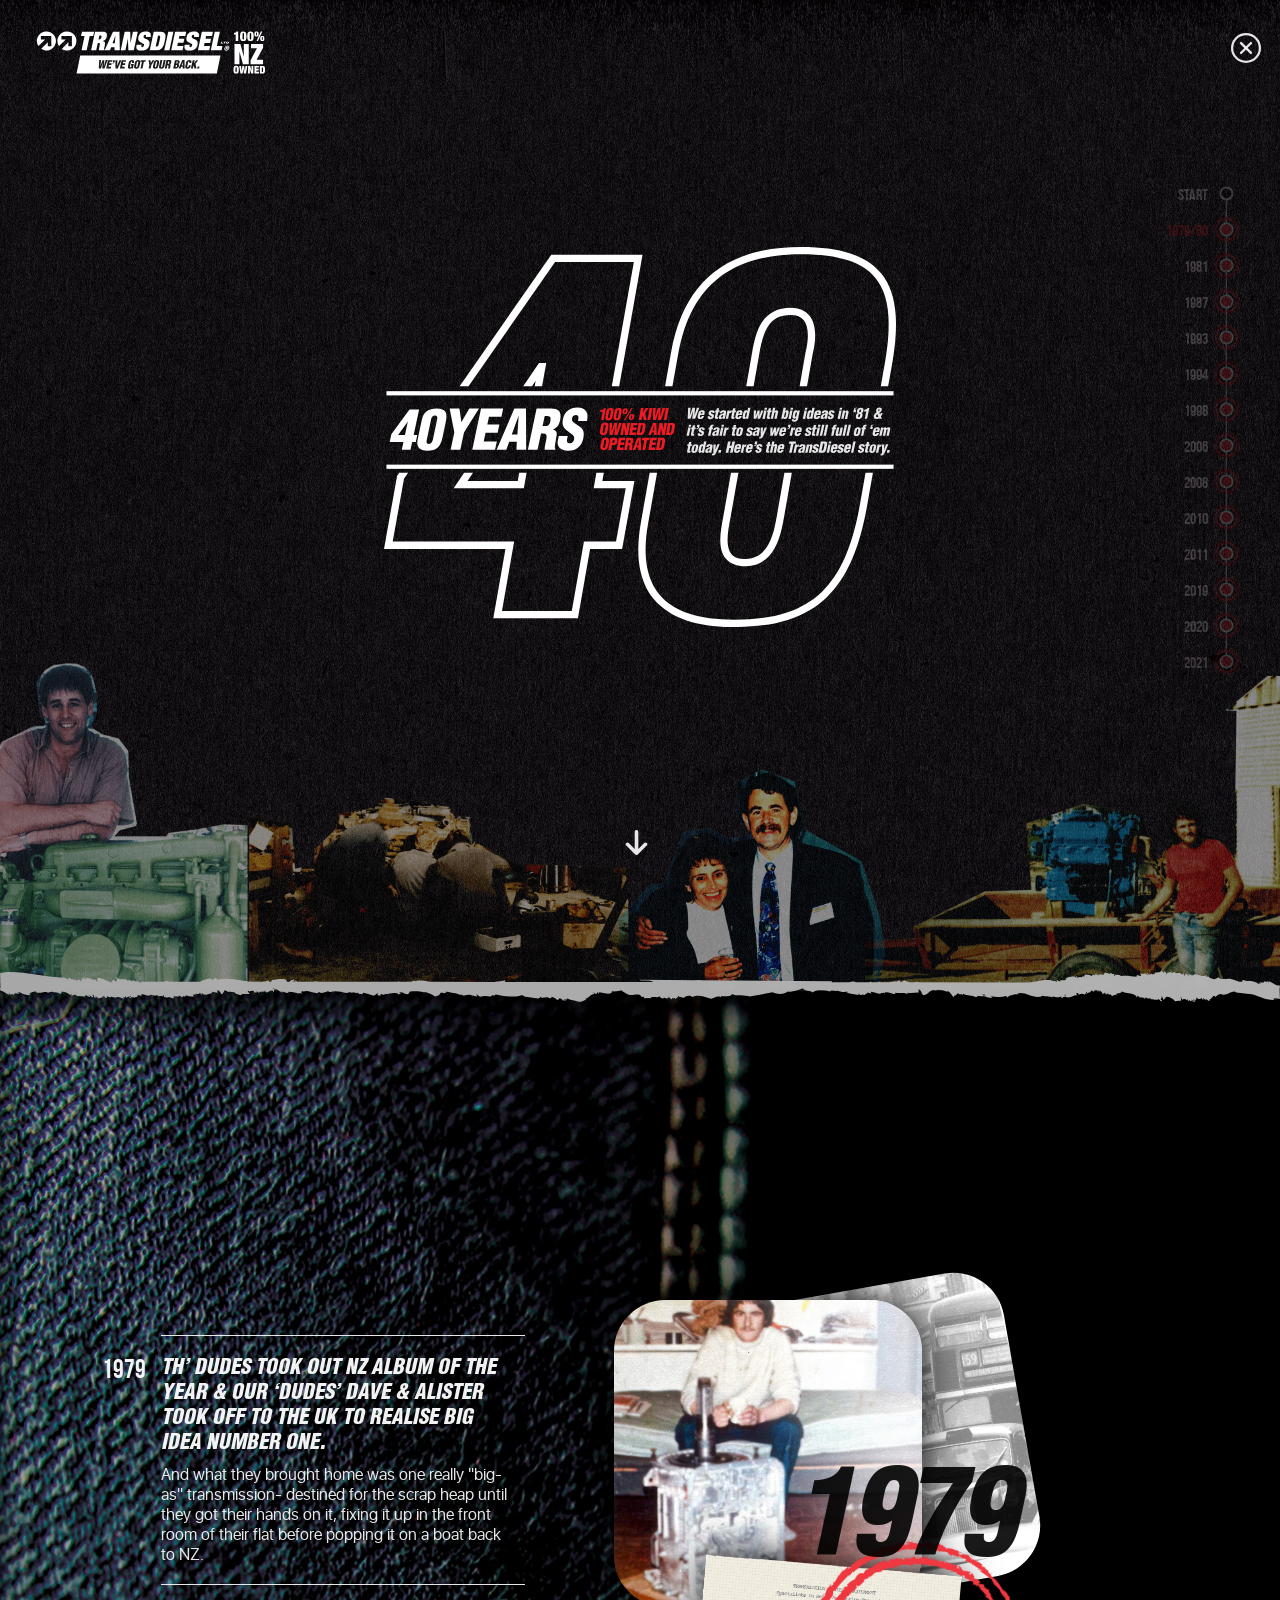
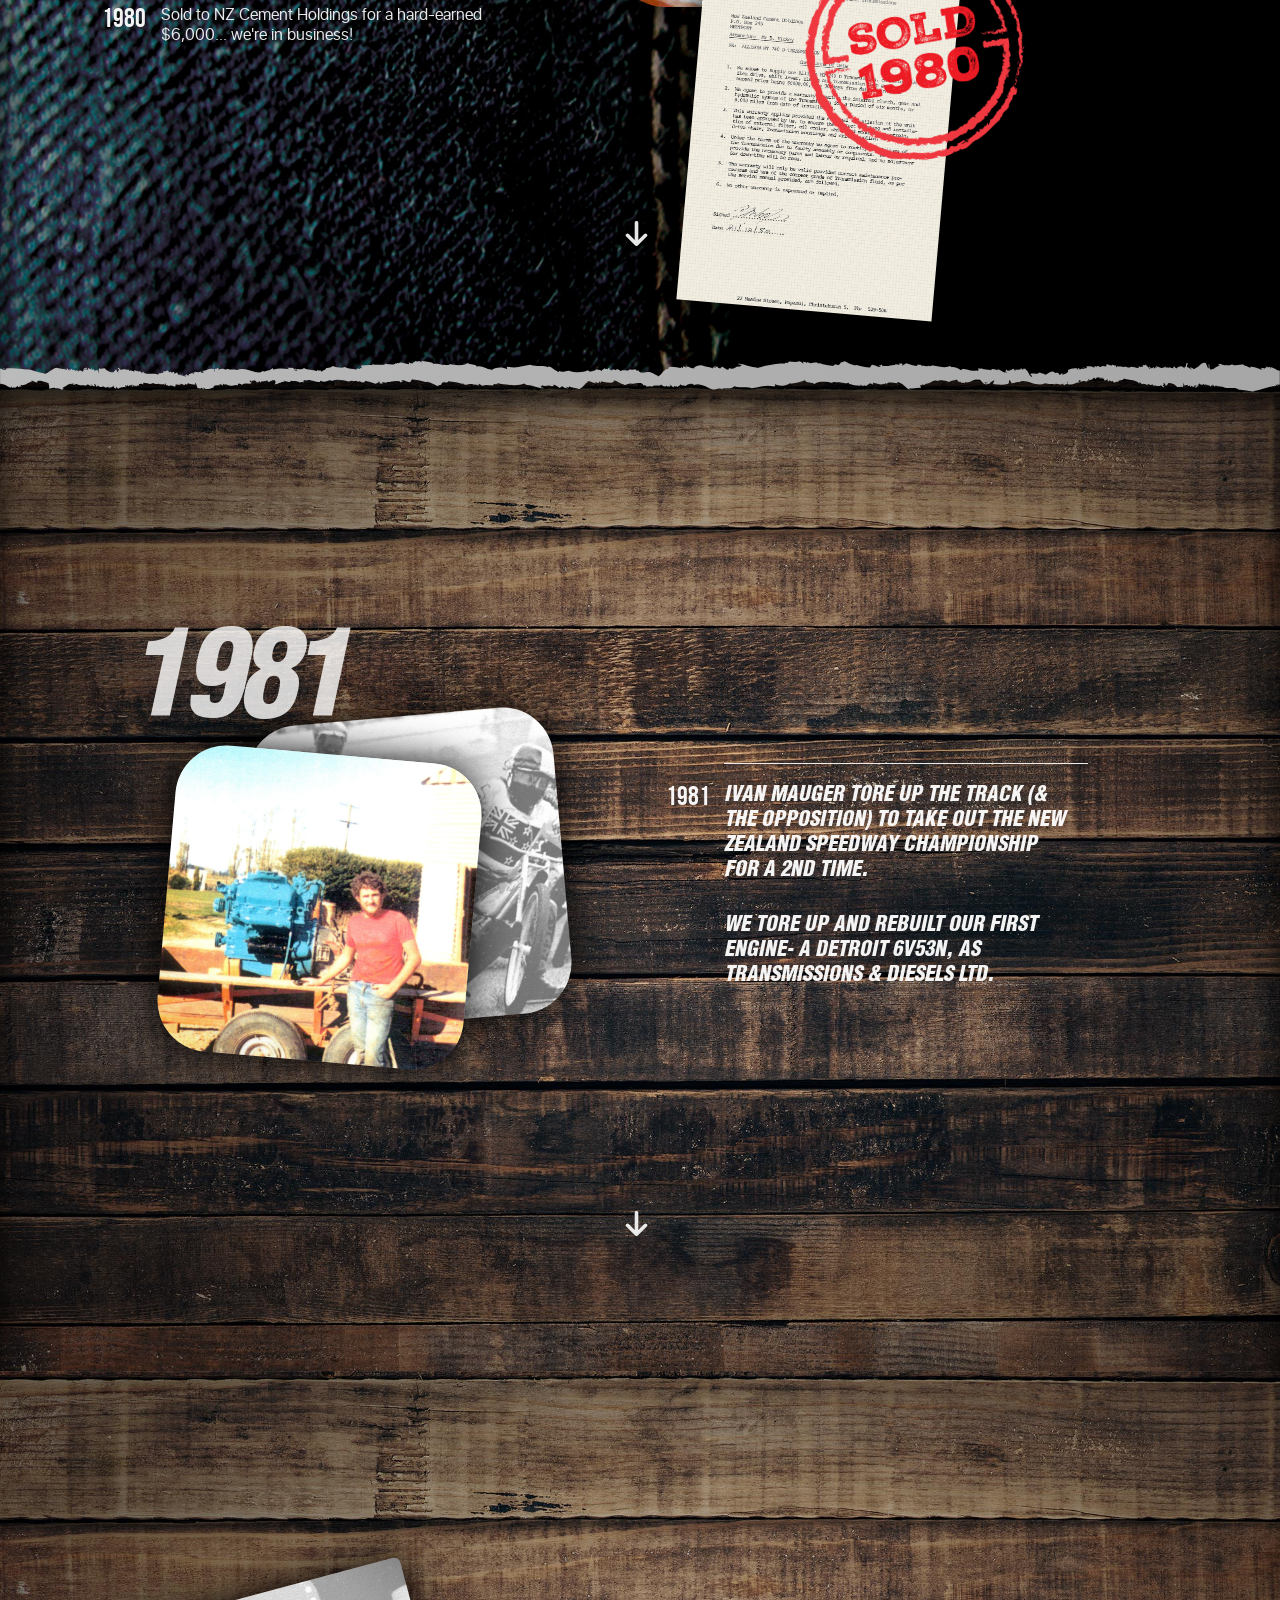
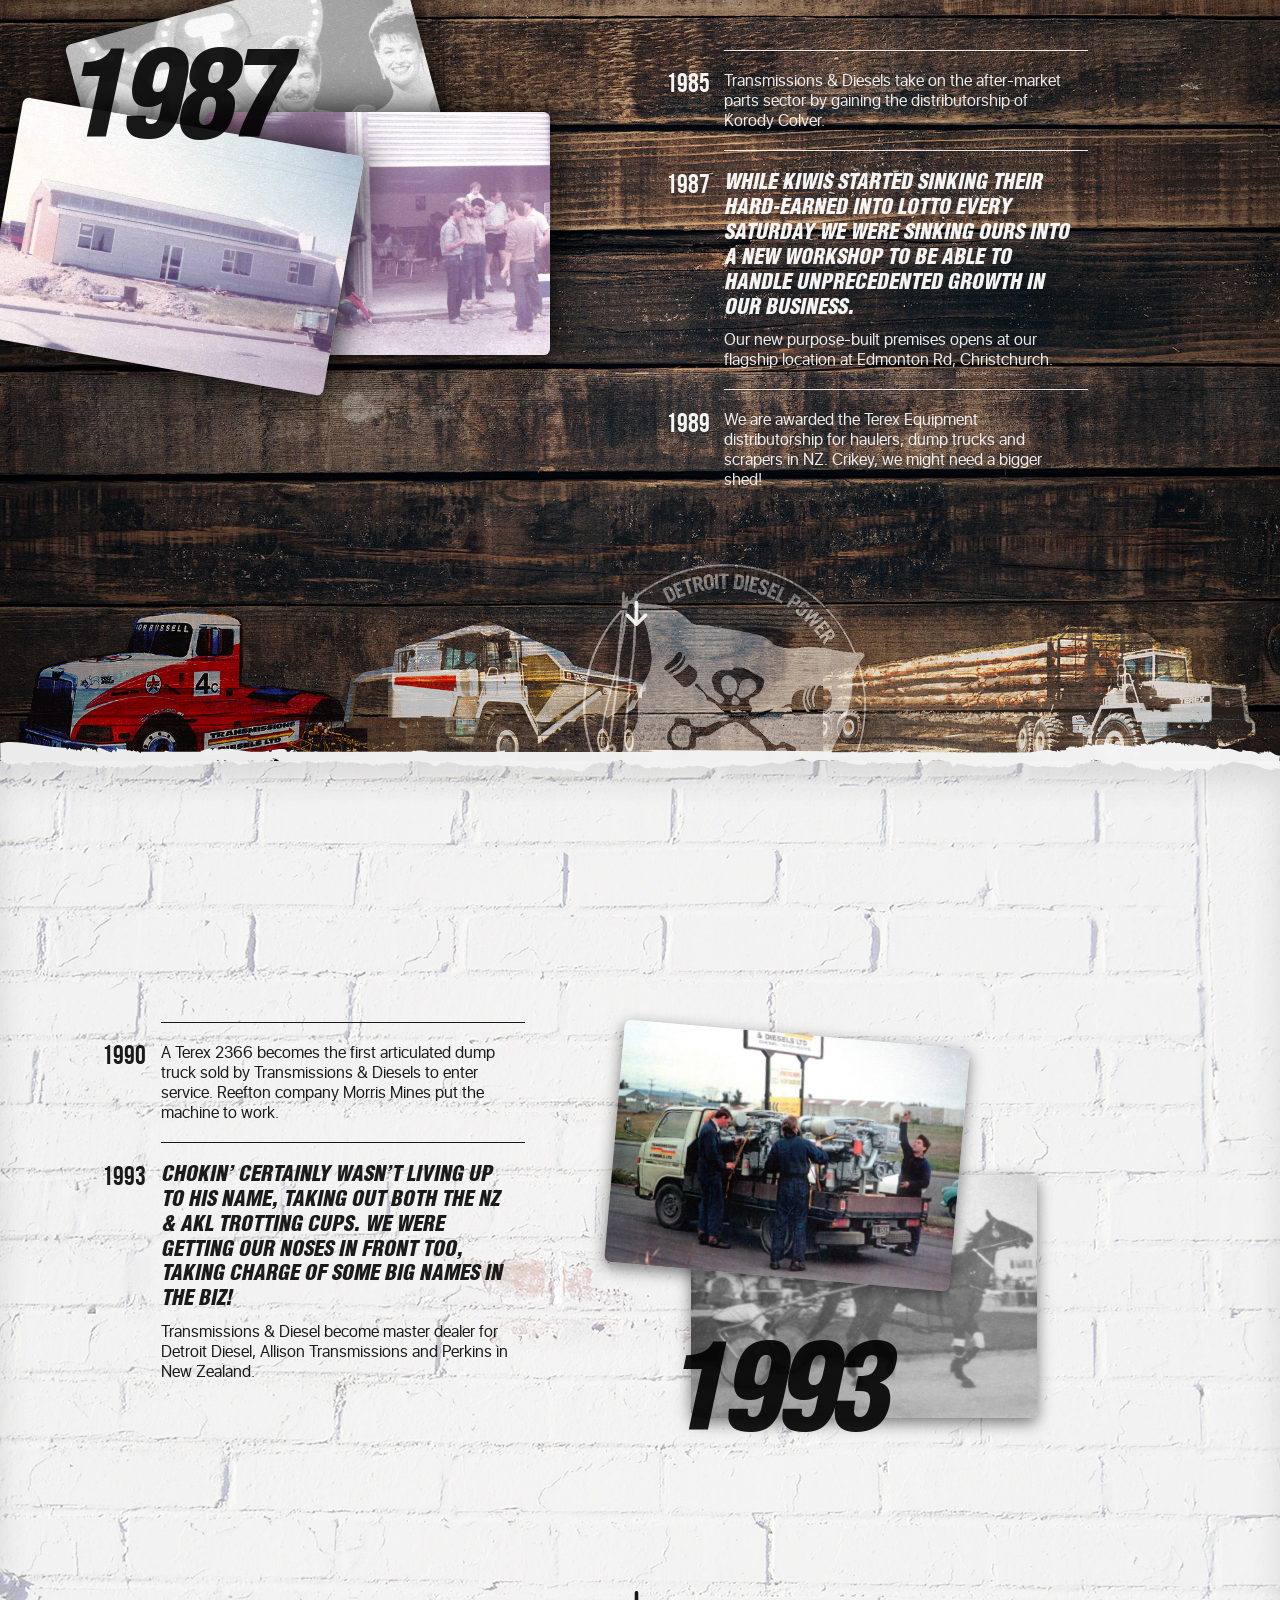
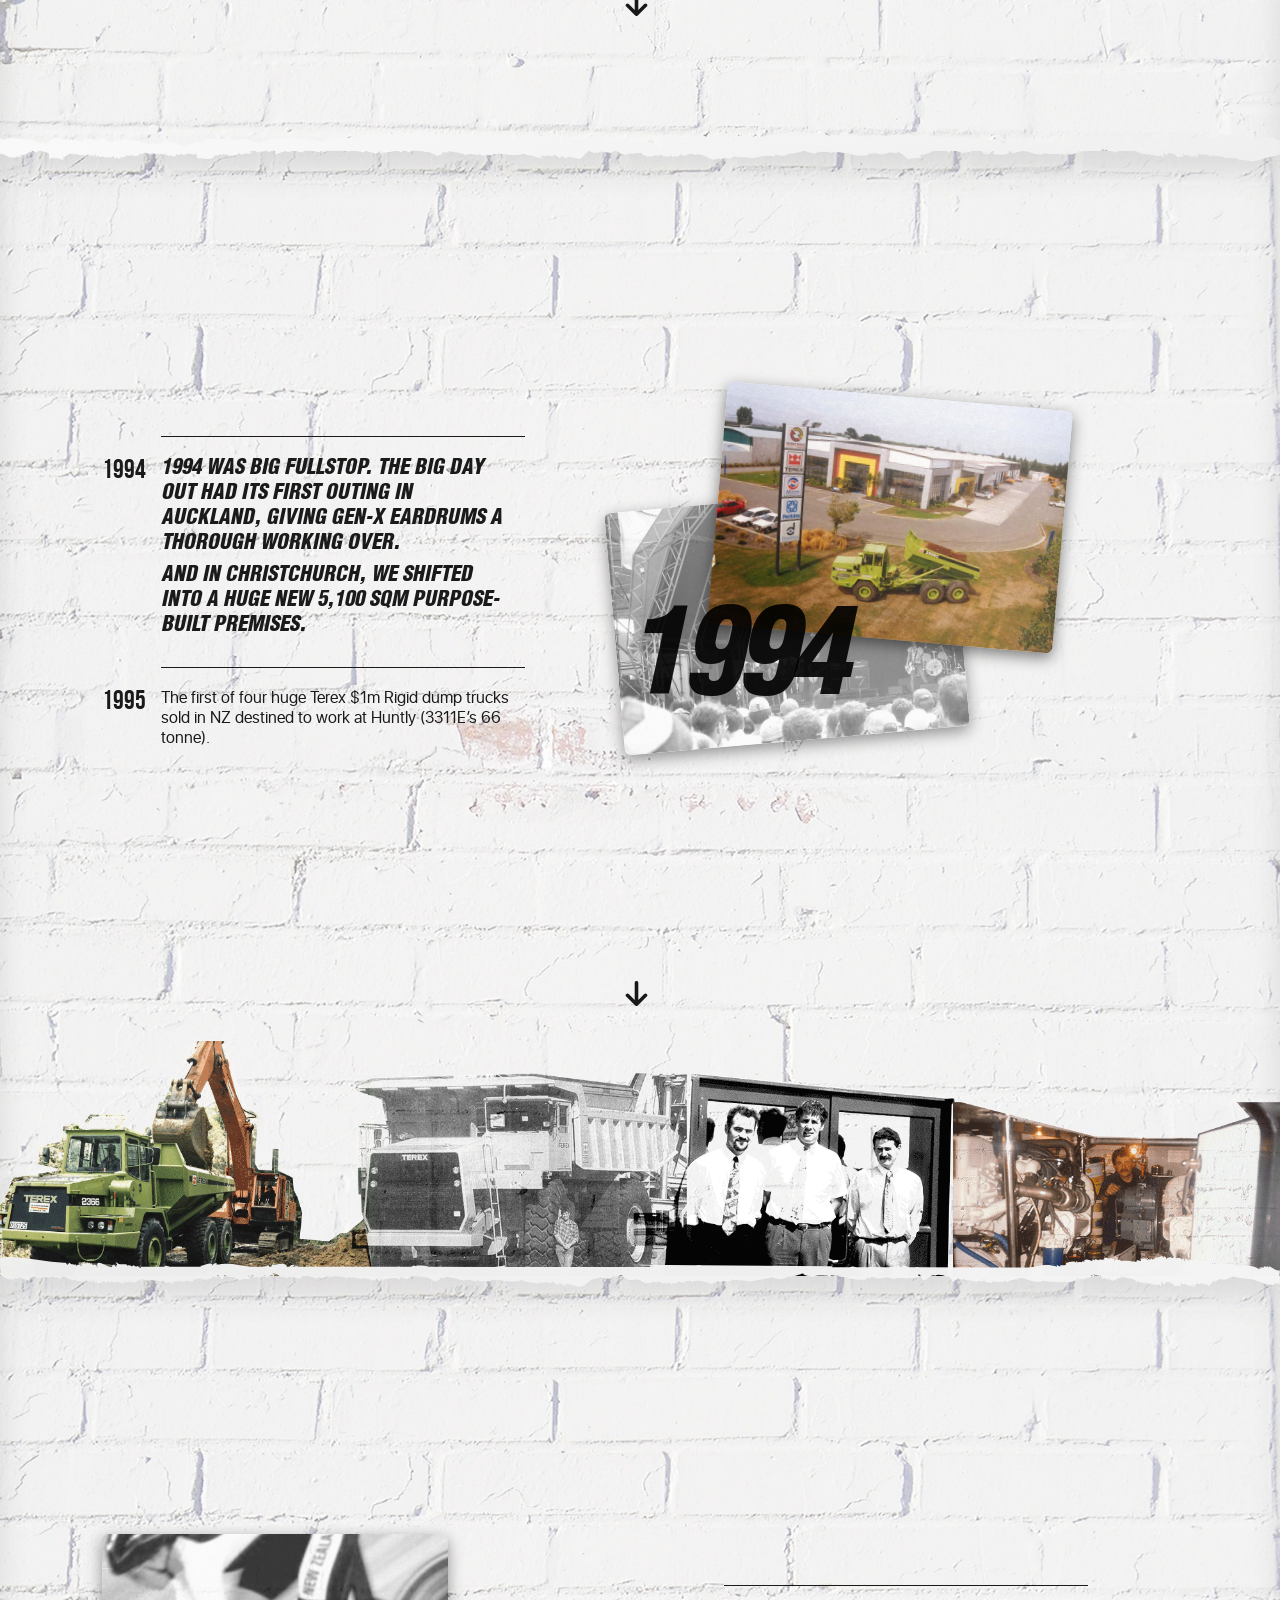
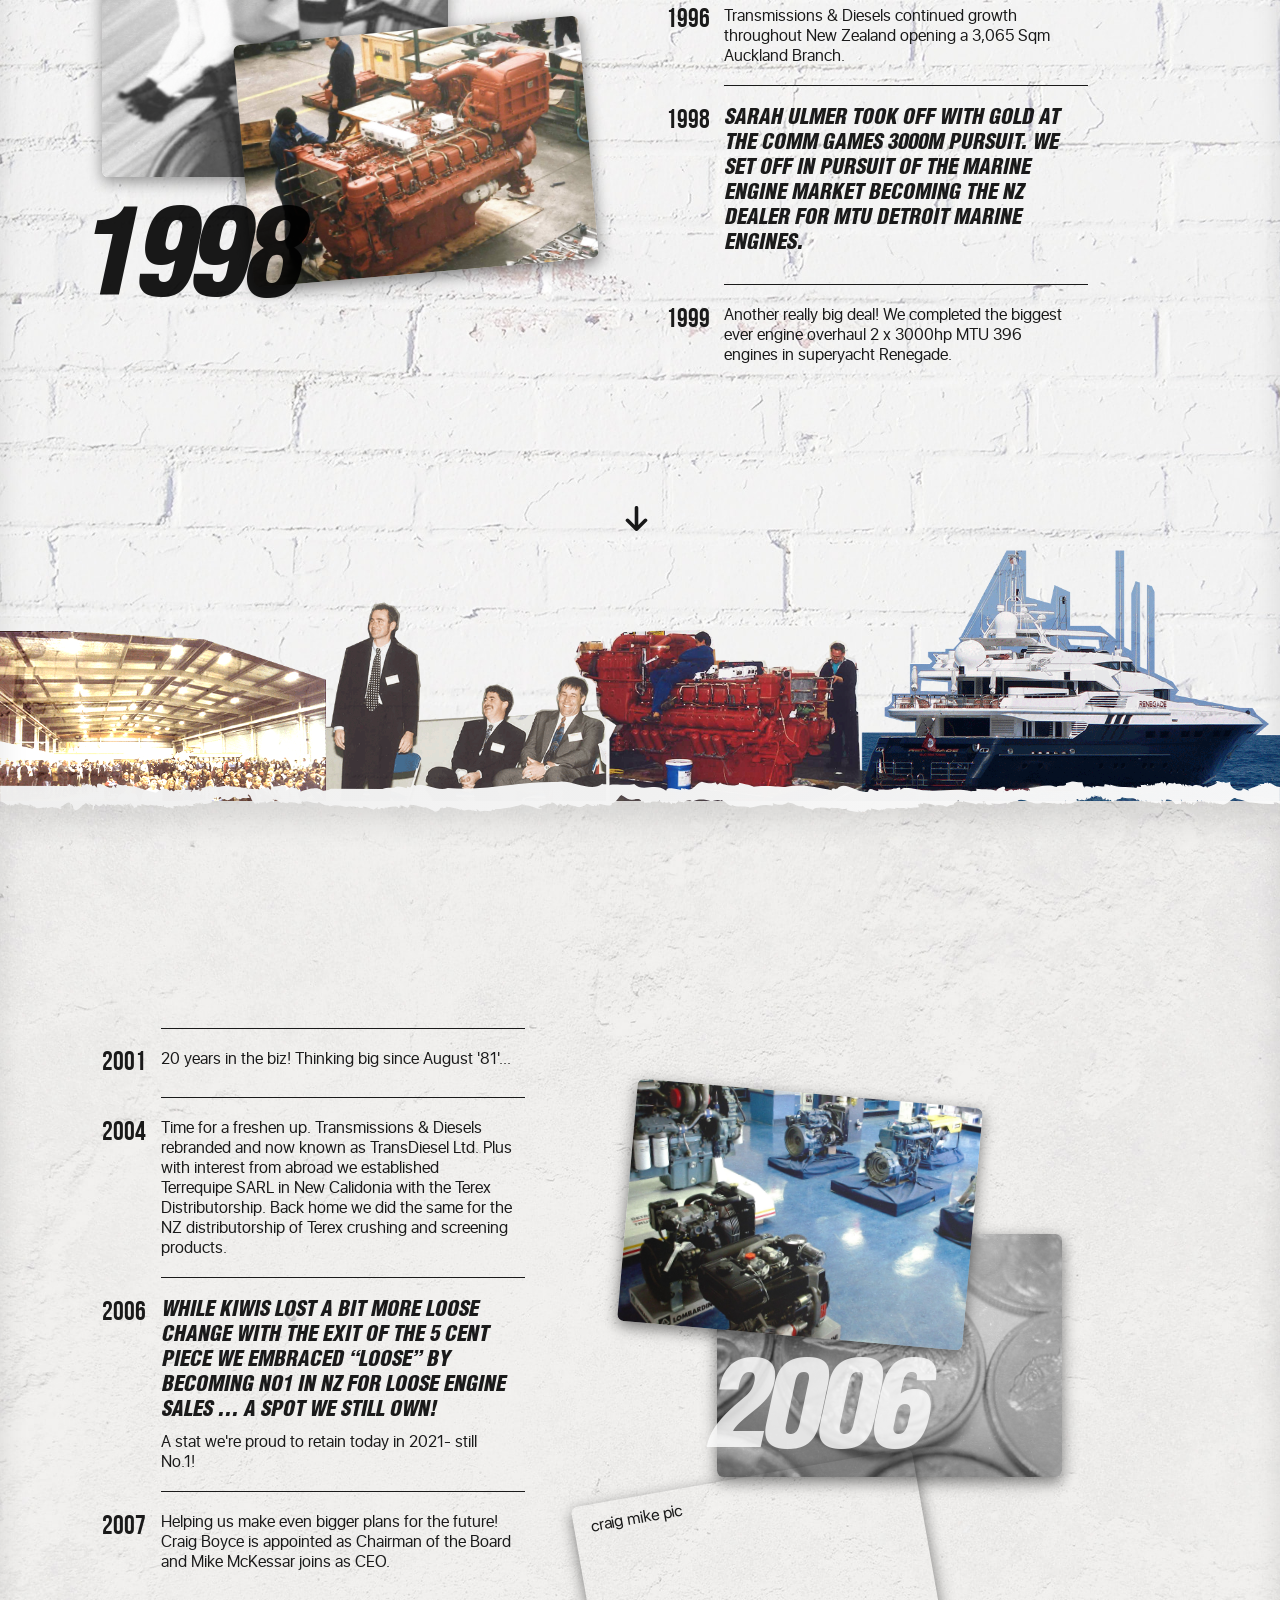
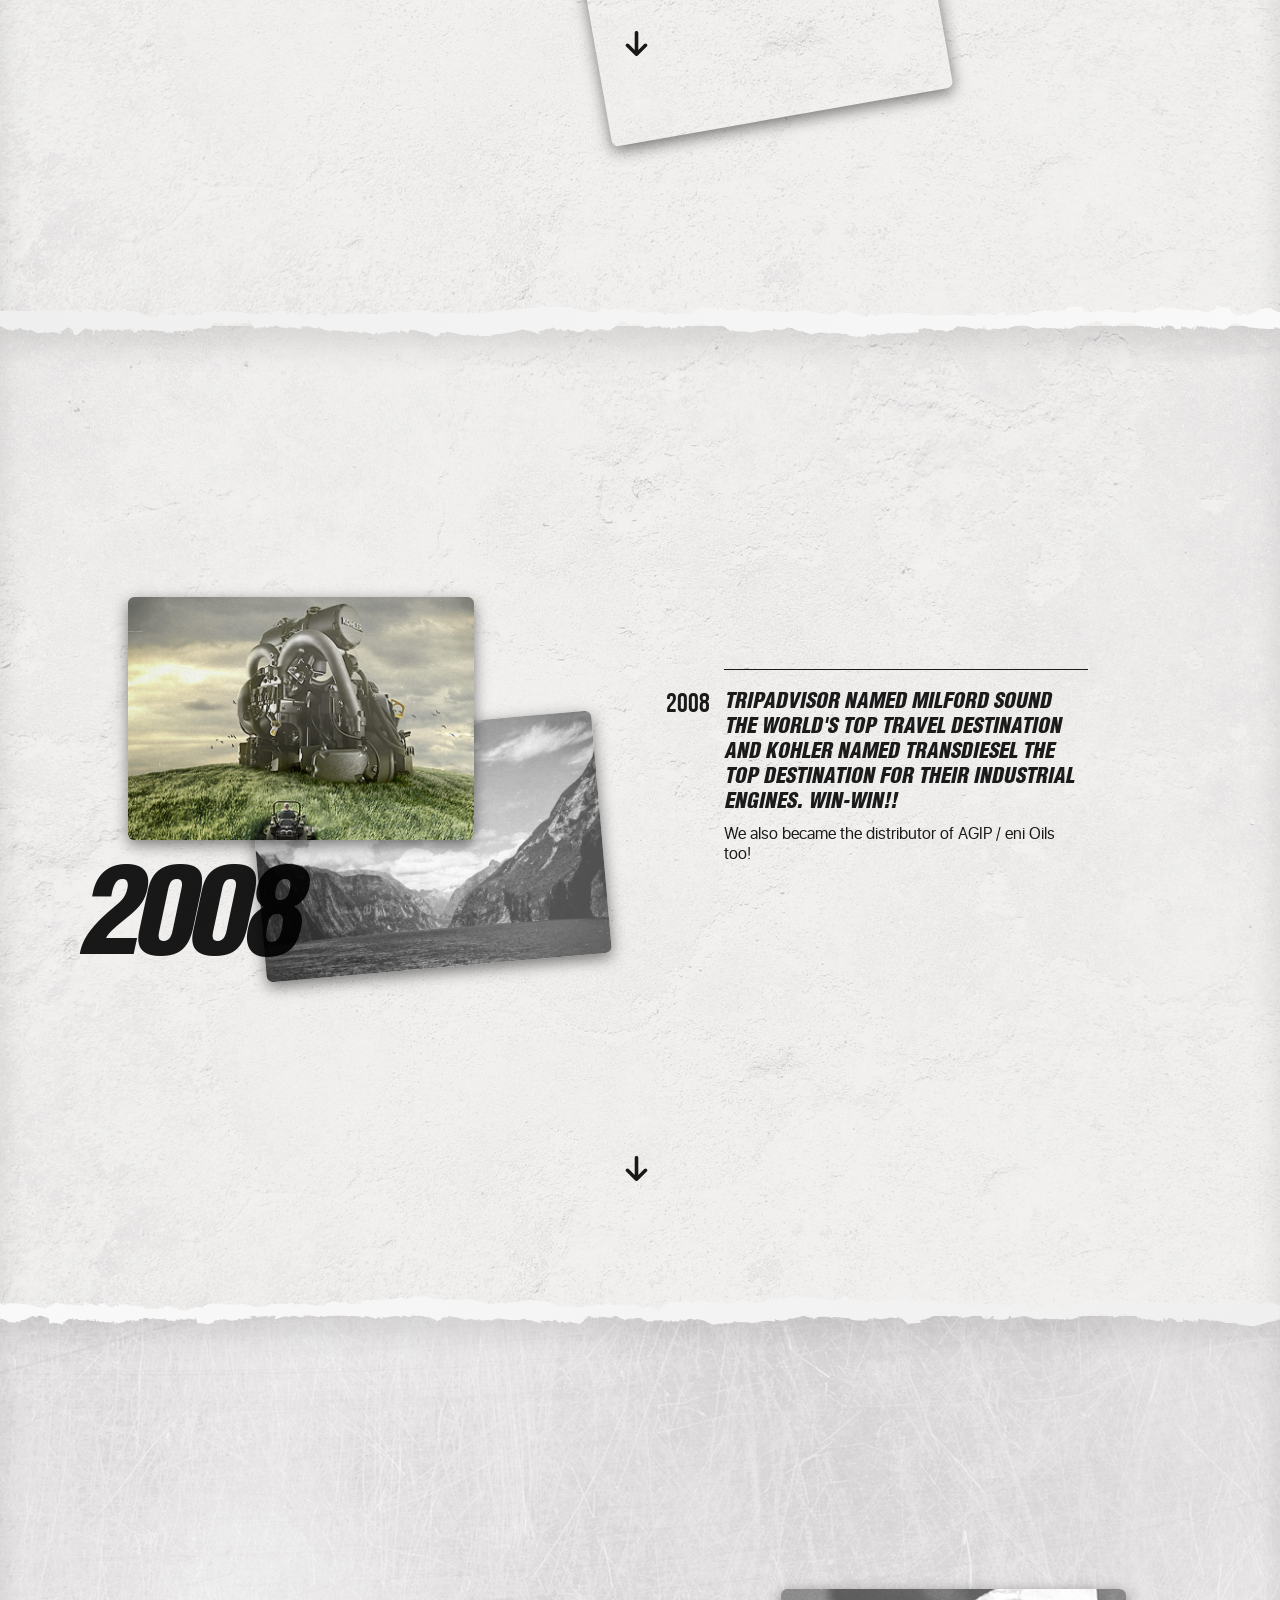
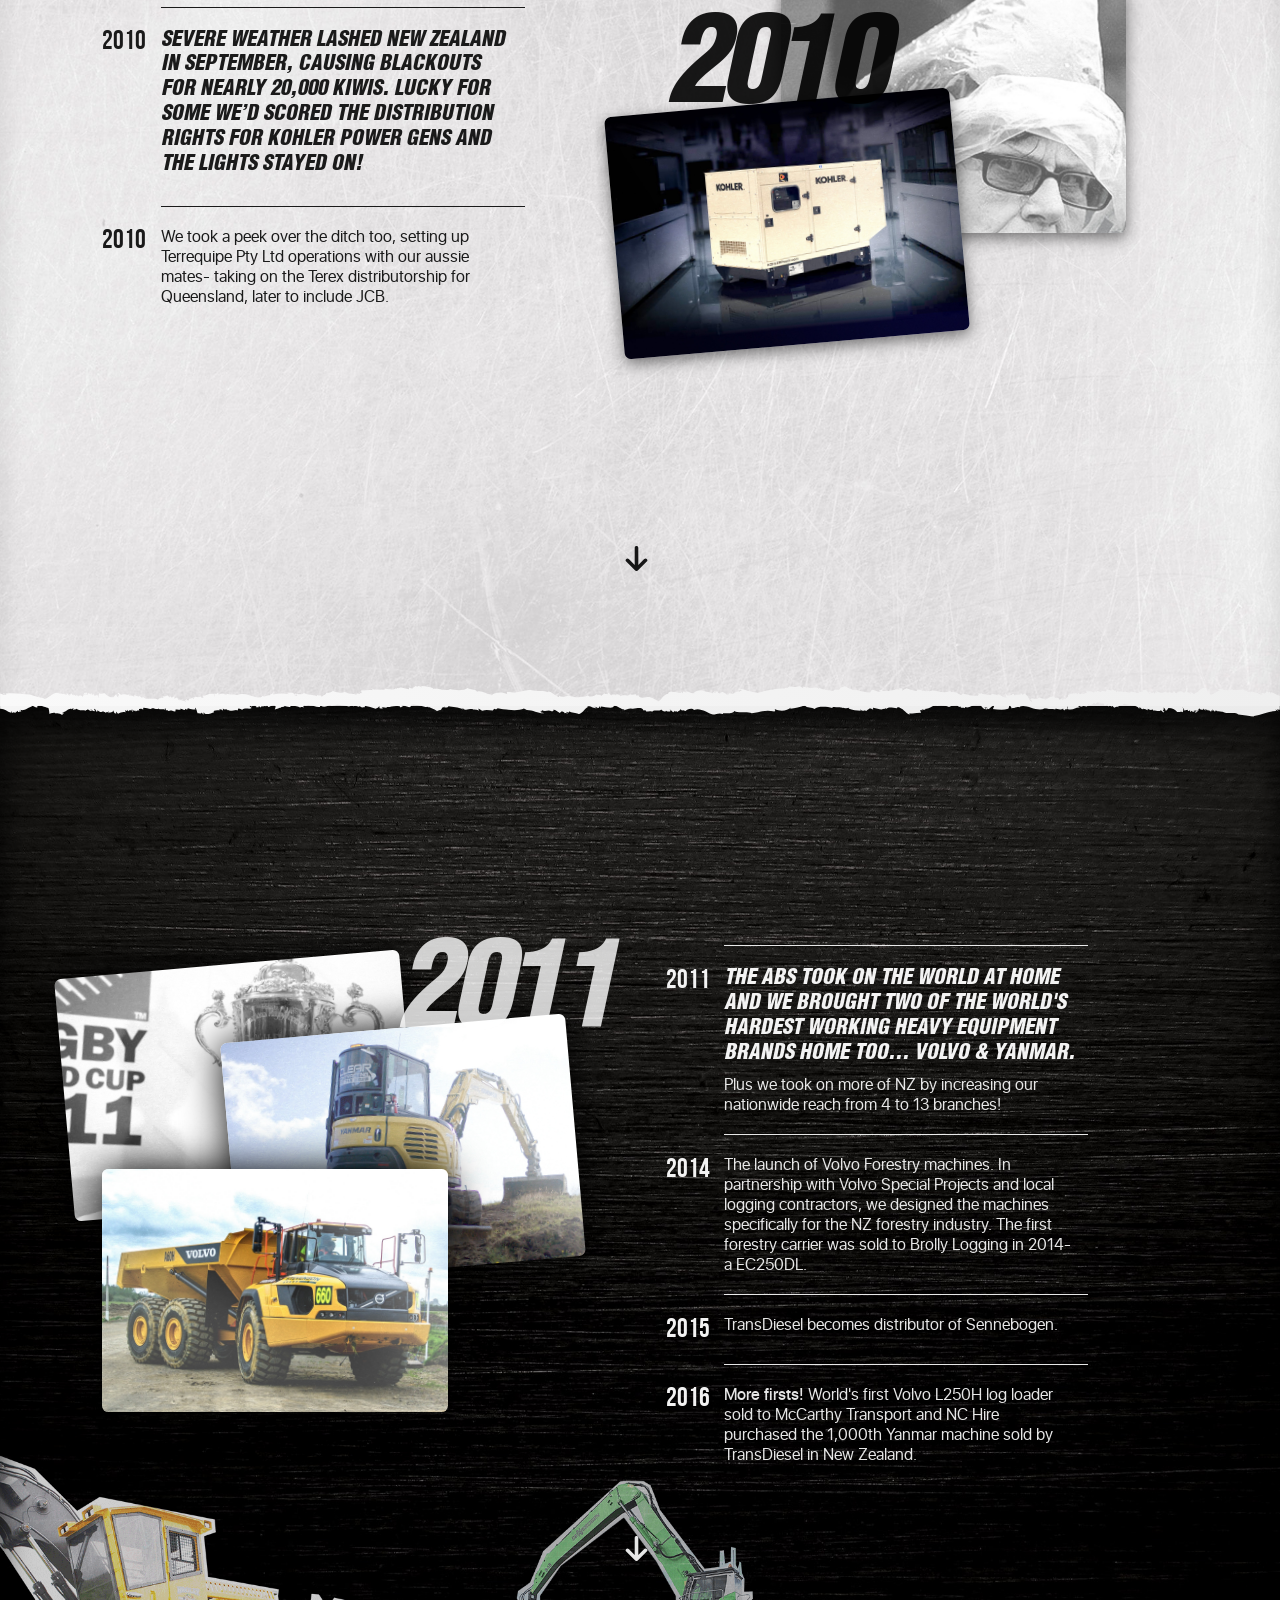
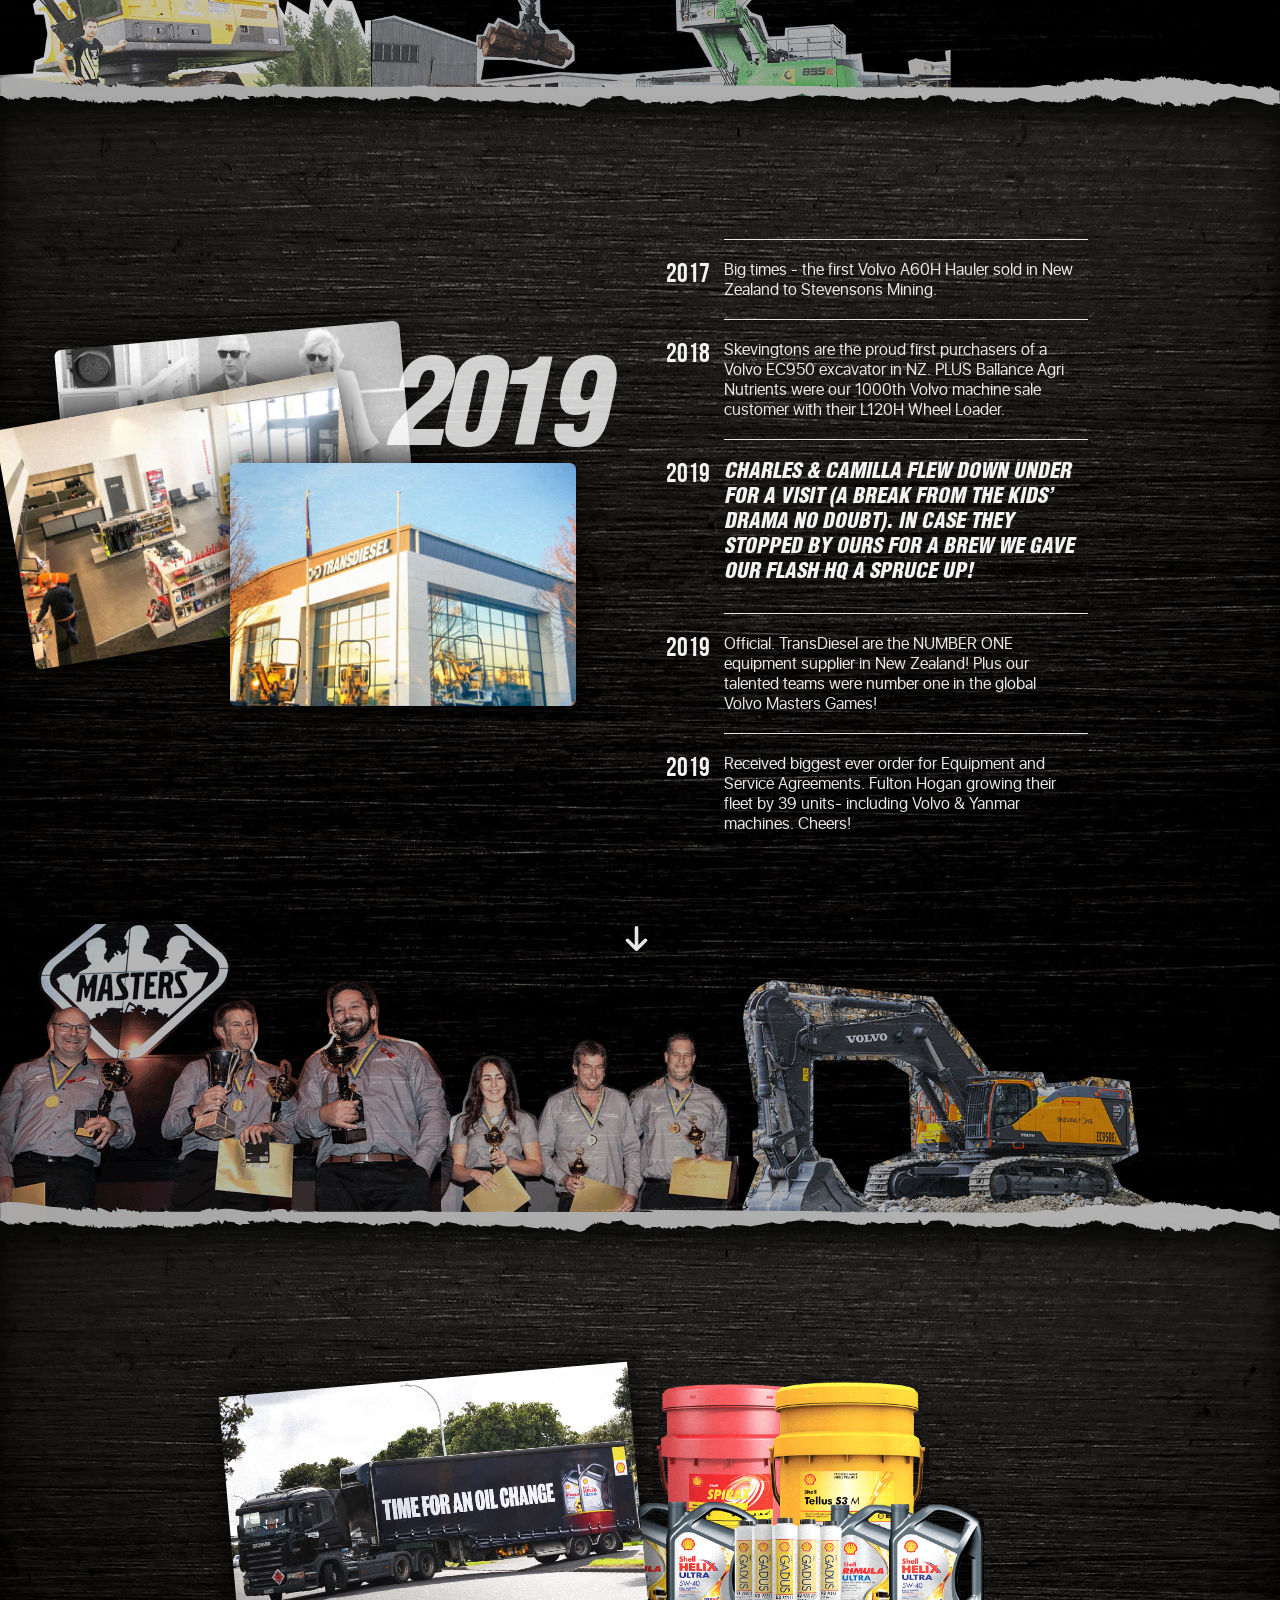
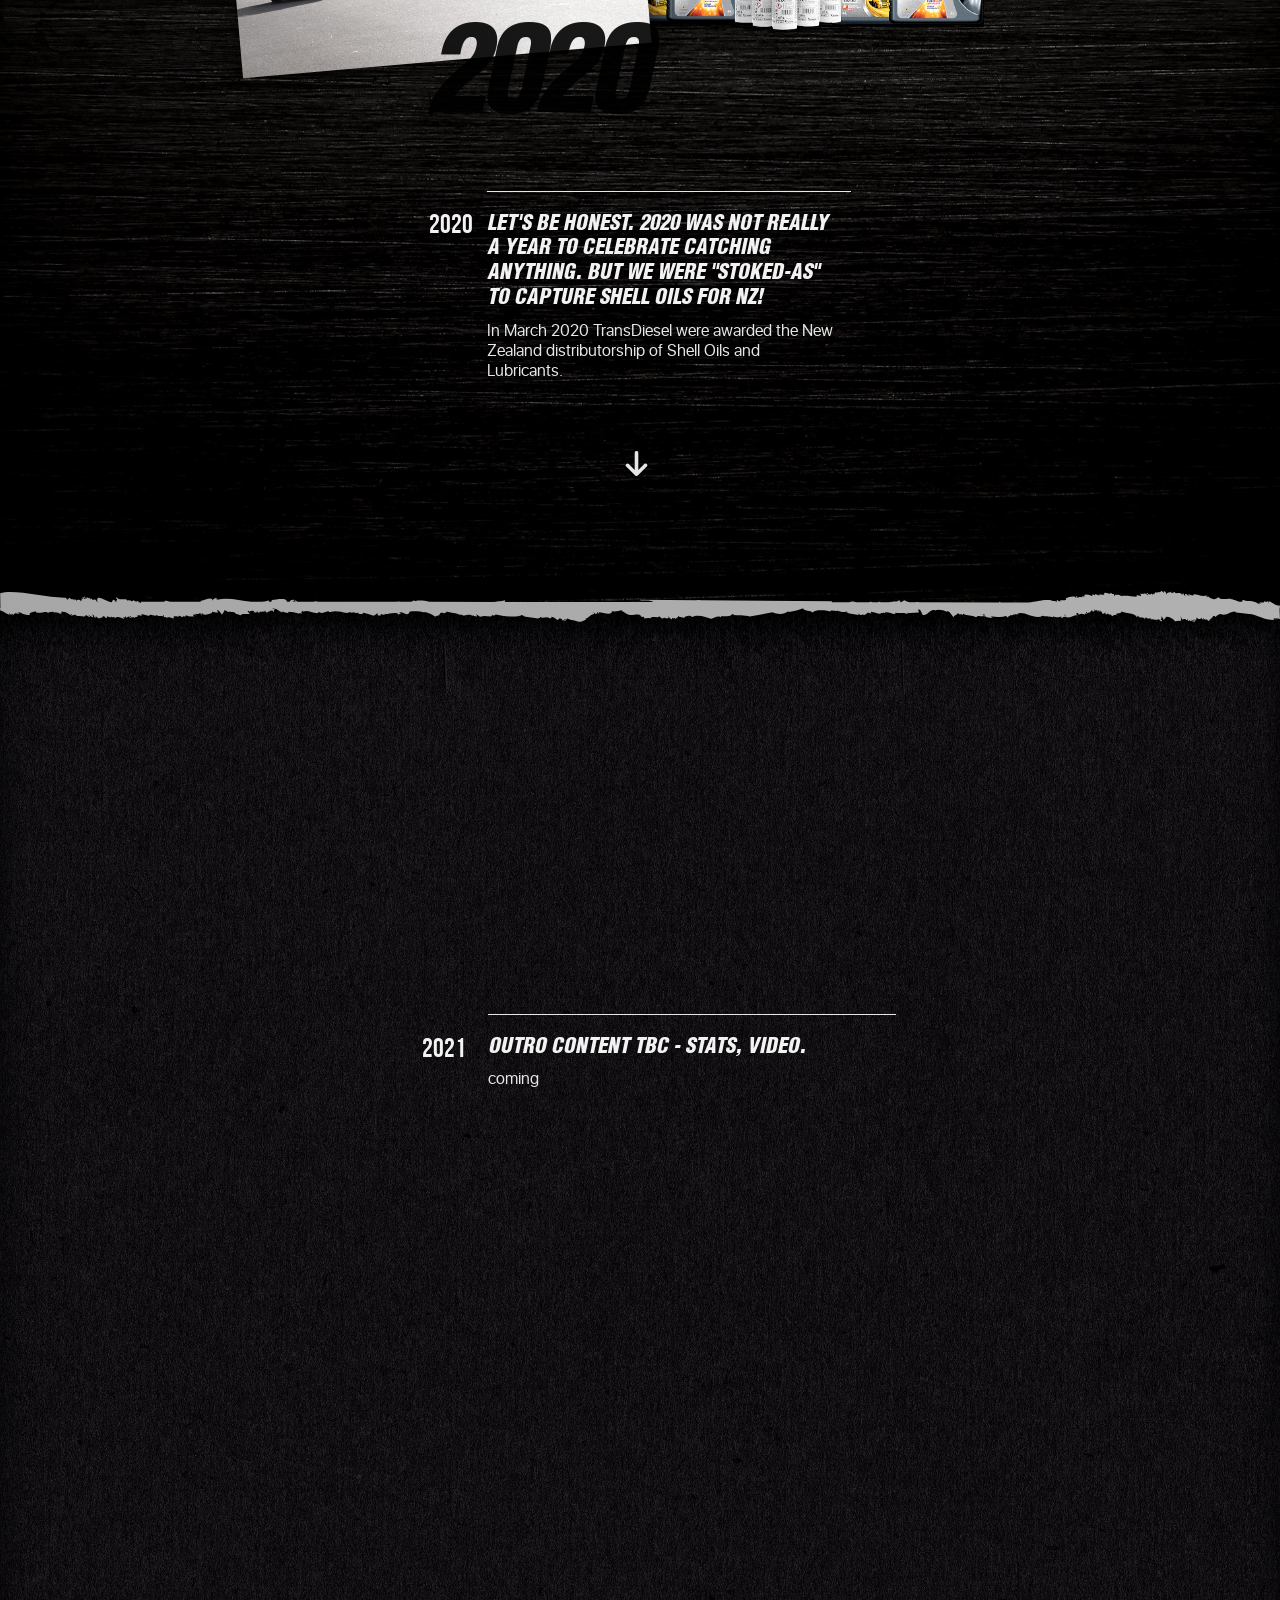
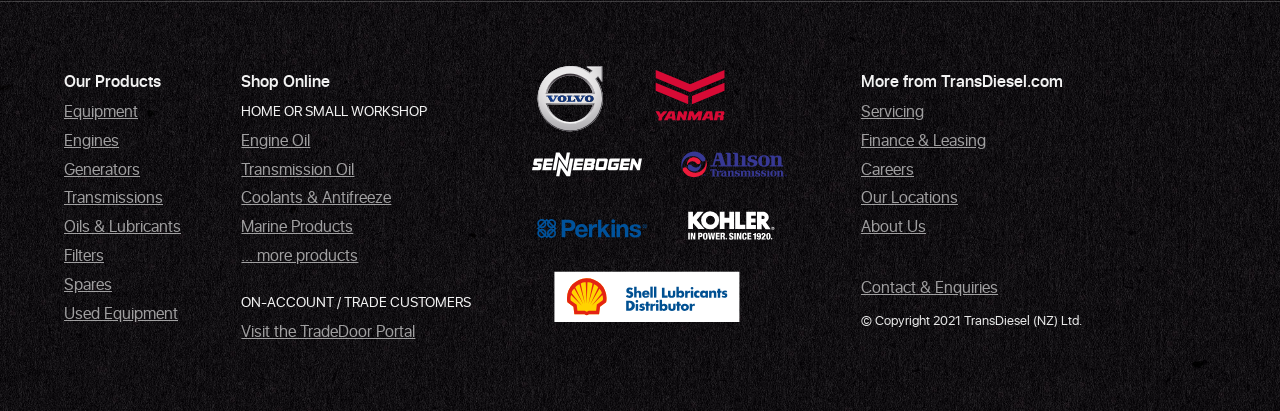
==== commit 5918ce9c: "update assets" ====
--- a/40-years-our-story.html
+++ b/40-years-our-story.html
@@ -907,7 +907,7 @@
                             <div class="land1 feat2 rotateMin5 delay2" style="left:18vw;margin-top: 
                             -20%;background-image:url(/40yr-assets/photos/2011-b.jpg);">&nbsp;</div>
                             
-                            <div class="land1 feat3 delay2" style="left:10vw;margin-top: -1%;background-image:url(/40yr-assets/photos/2011.jpg);">&nbsp;</div>
+                            <div class="land1 feat3 delay2" style="left:8vw;margin-top: 2%;background-image:url(/40yr-assets/photos/2011.jpg);">&nbsp;</div>
 
                             <div class="year delay1" style="top:40vh;left:30vw;margin-top:-23%;">
                                 <h2 class="Helv big white">2011</h2>
@@ -919,10 +919,10 @@
             </div>
 
 
-            <!-- div class="cutawayImgs">
+            <div class="cutawayImgs">
                 <div><img src="/40yr-assets/photos/cutaways/2011/images/2011_02_01.png"></div>
                 <div><img src="/40yr-assets/photos/cutaways/2011/images/2011_02_02.png"></div>
-            </div -->
+            </div>
 
 
             <span data-src="/40yr-assets/bgs/metalDark/s.jpg"></span><!-- use 4:3 aspect for ph -->
@@ -1150,7 +1150,7 @@
 
         </section>
         <section class="mHide">
-            <img src="/40yr-assets/imgs/rev/logo-fam_1.svg">
+            <img src="/40yr-assets/imgs/logo-fam.svg">
         </section>
         <section>
             <h4>More from TransDiesel.com</h4>
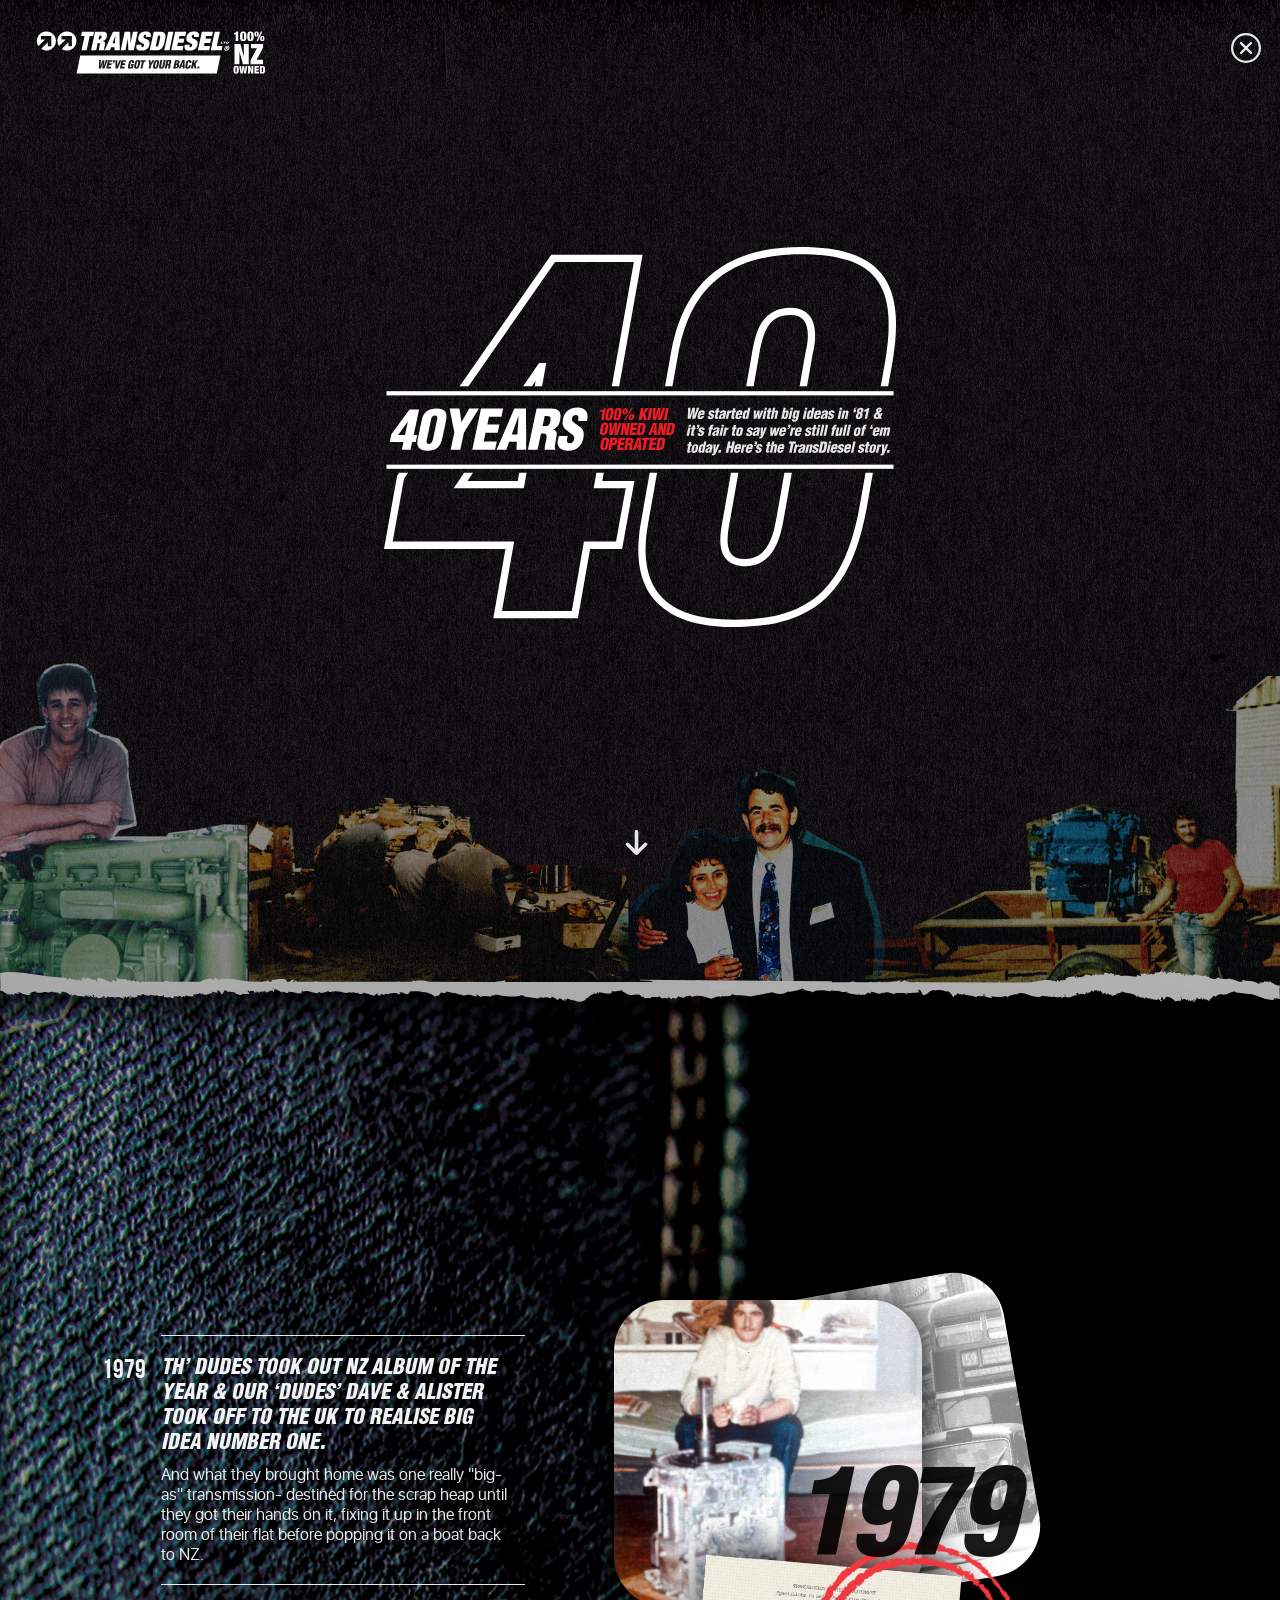
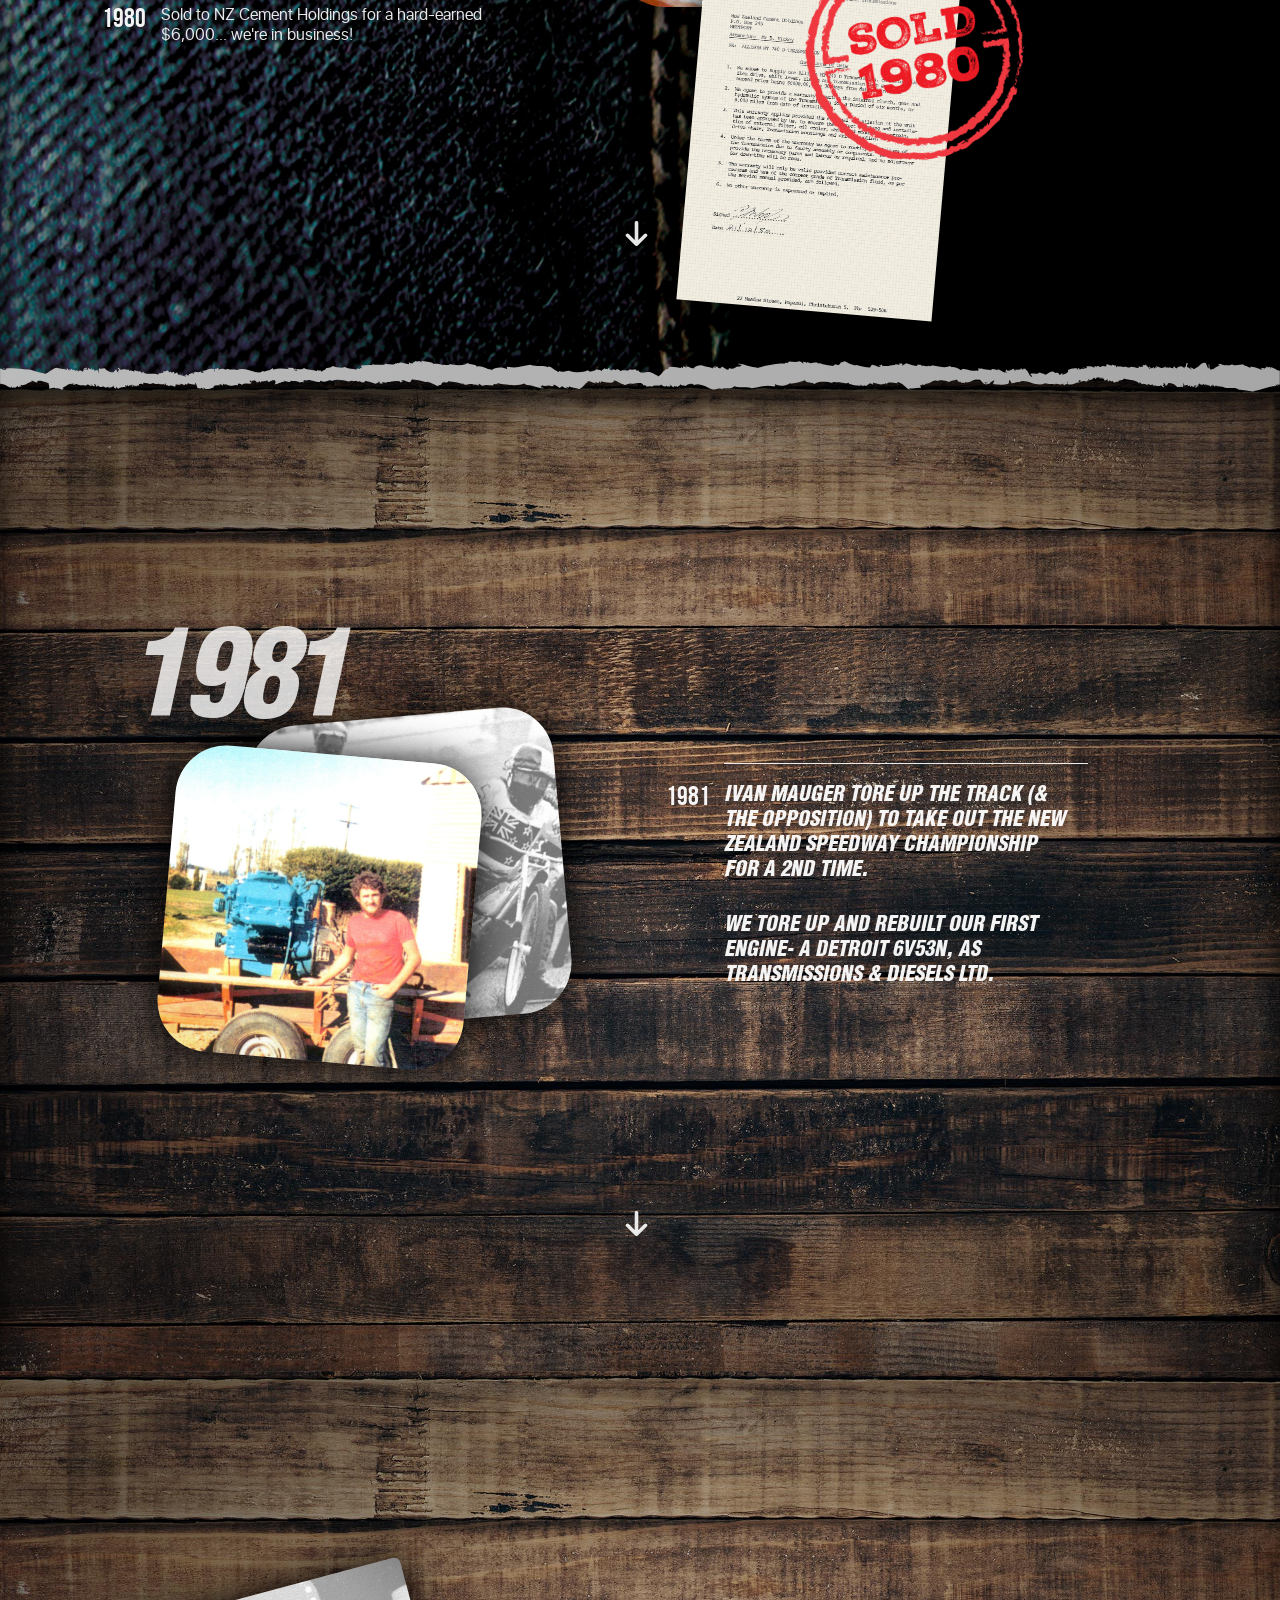
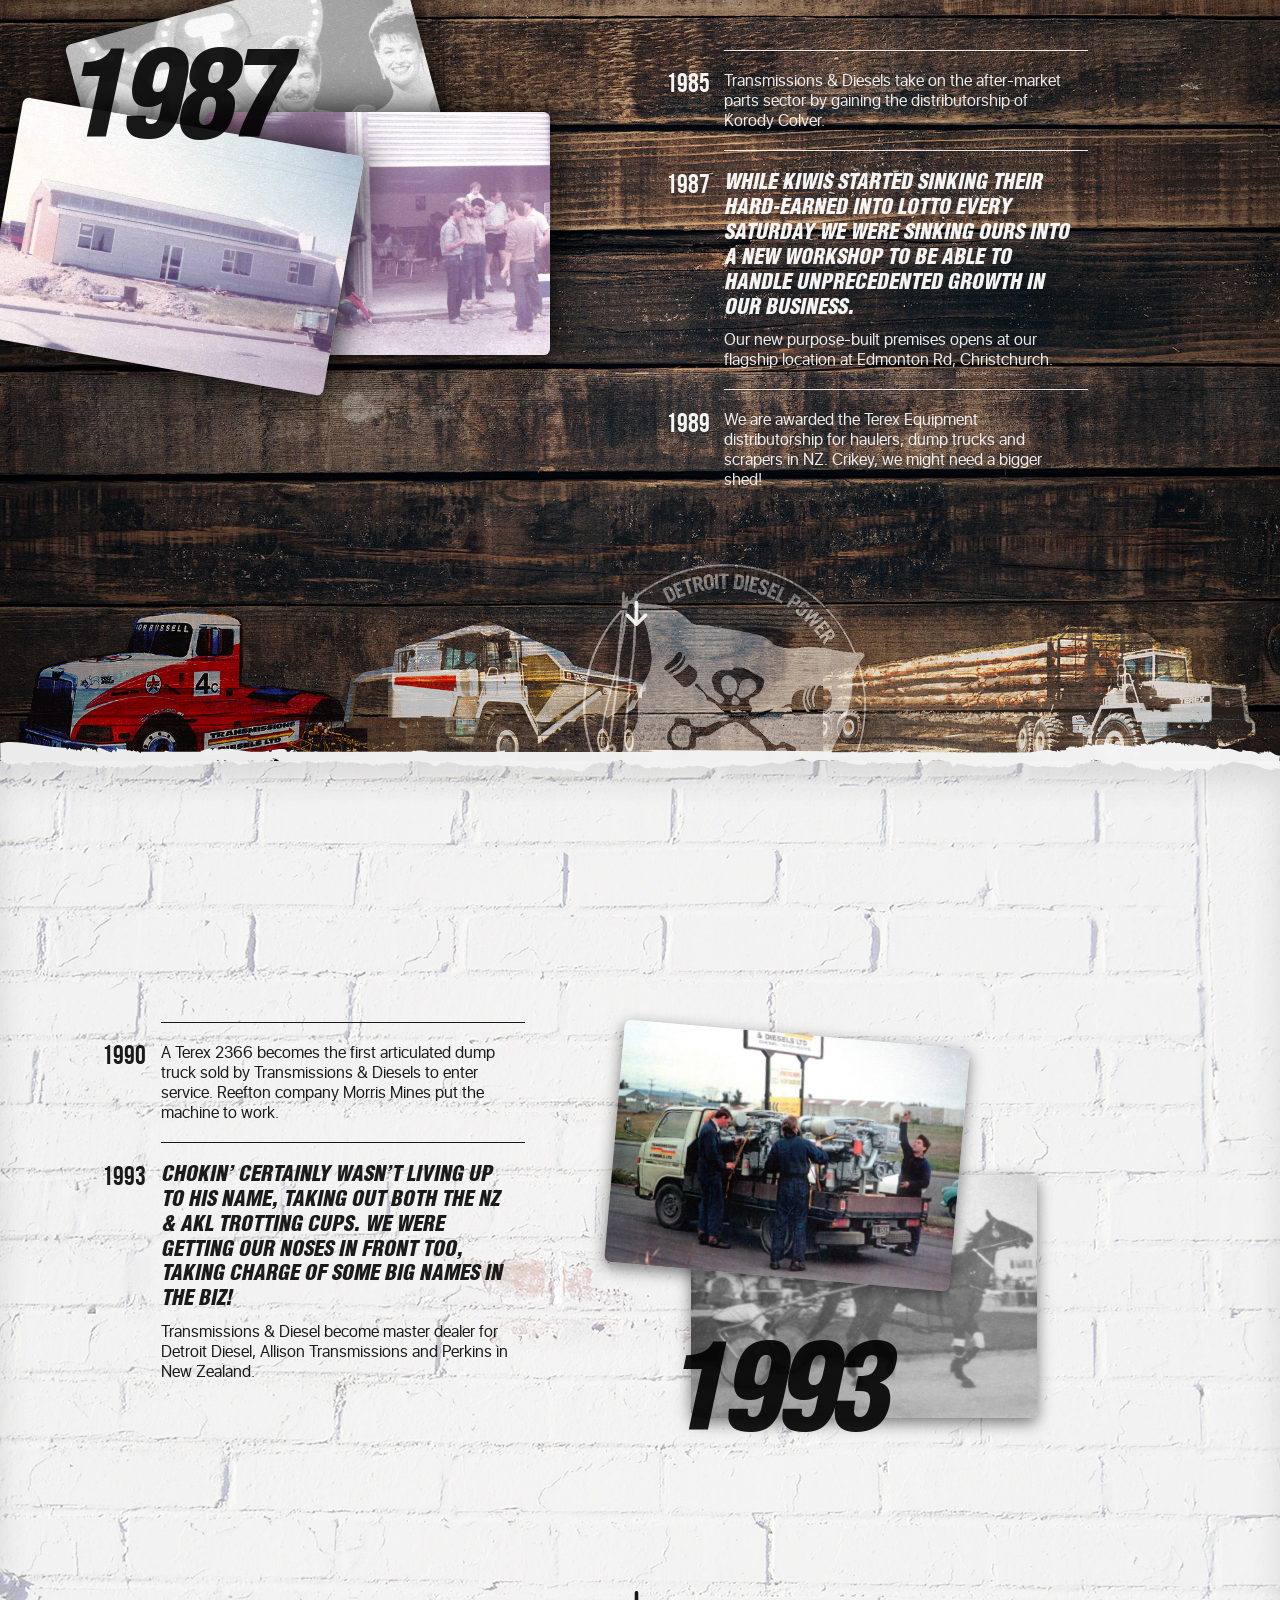
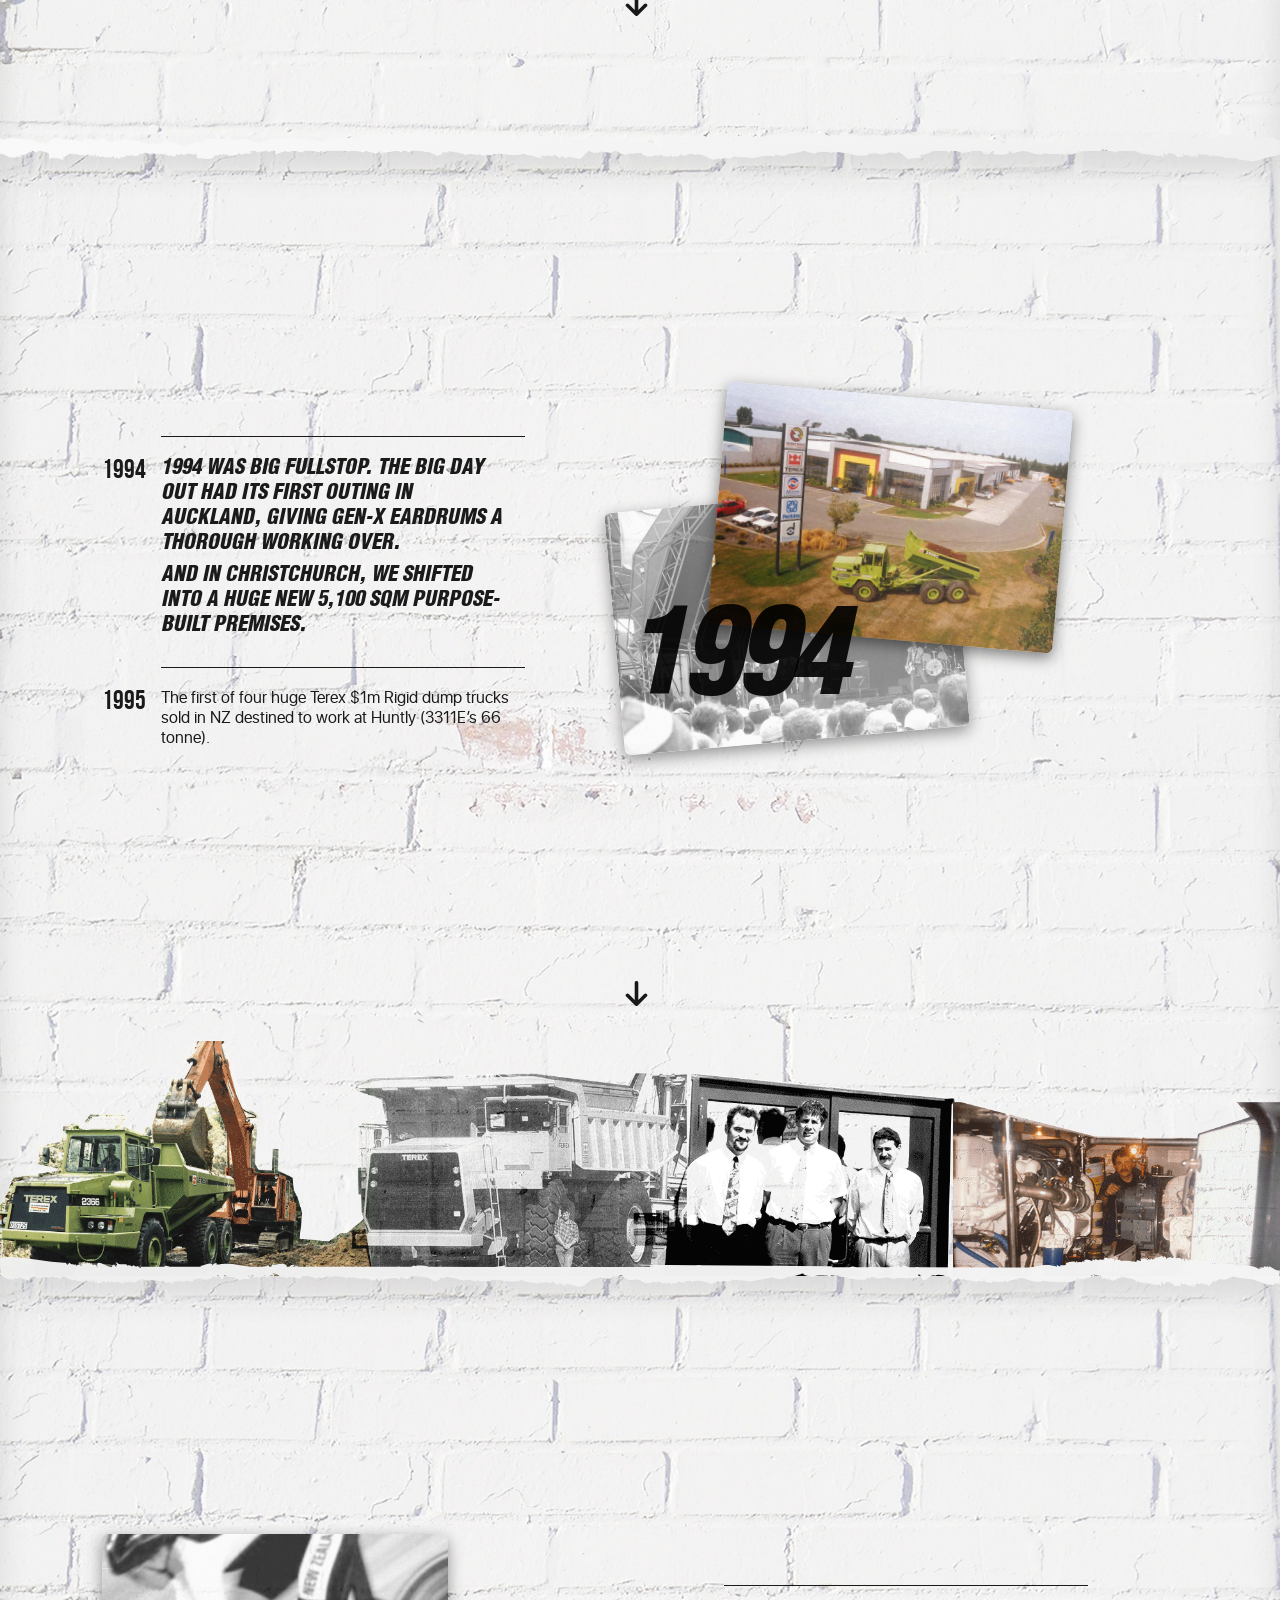
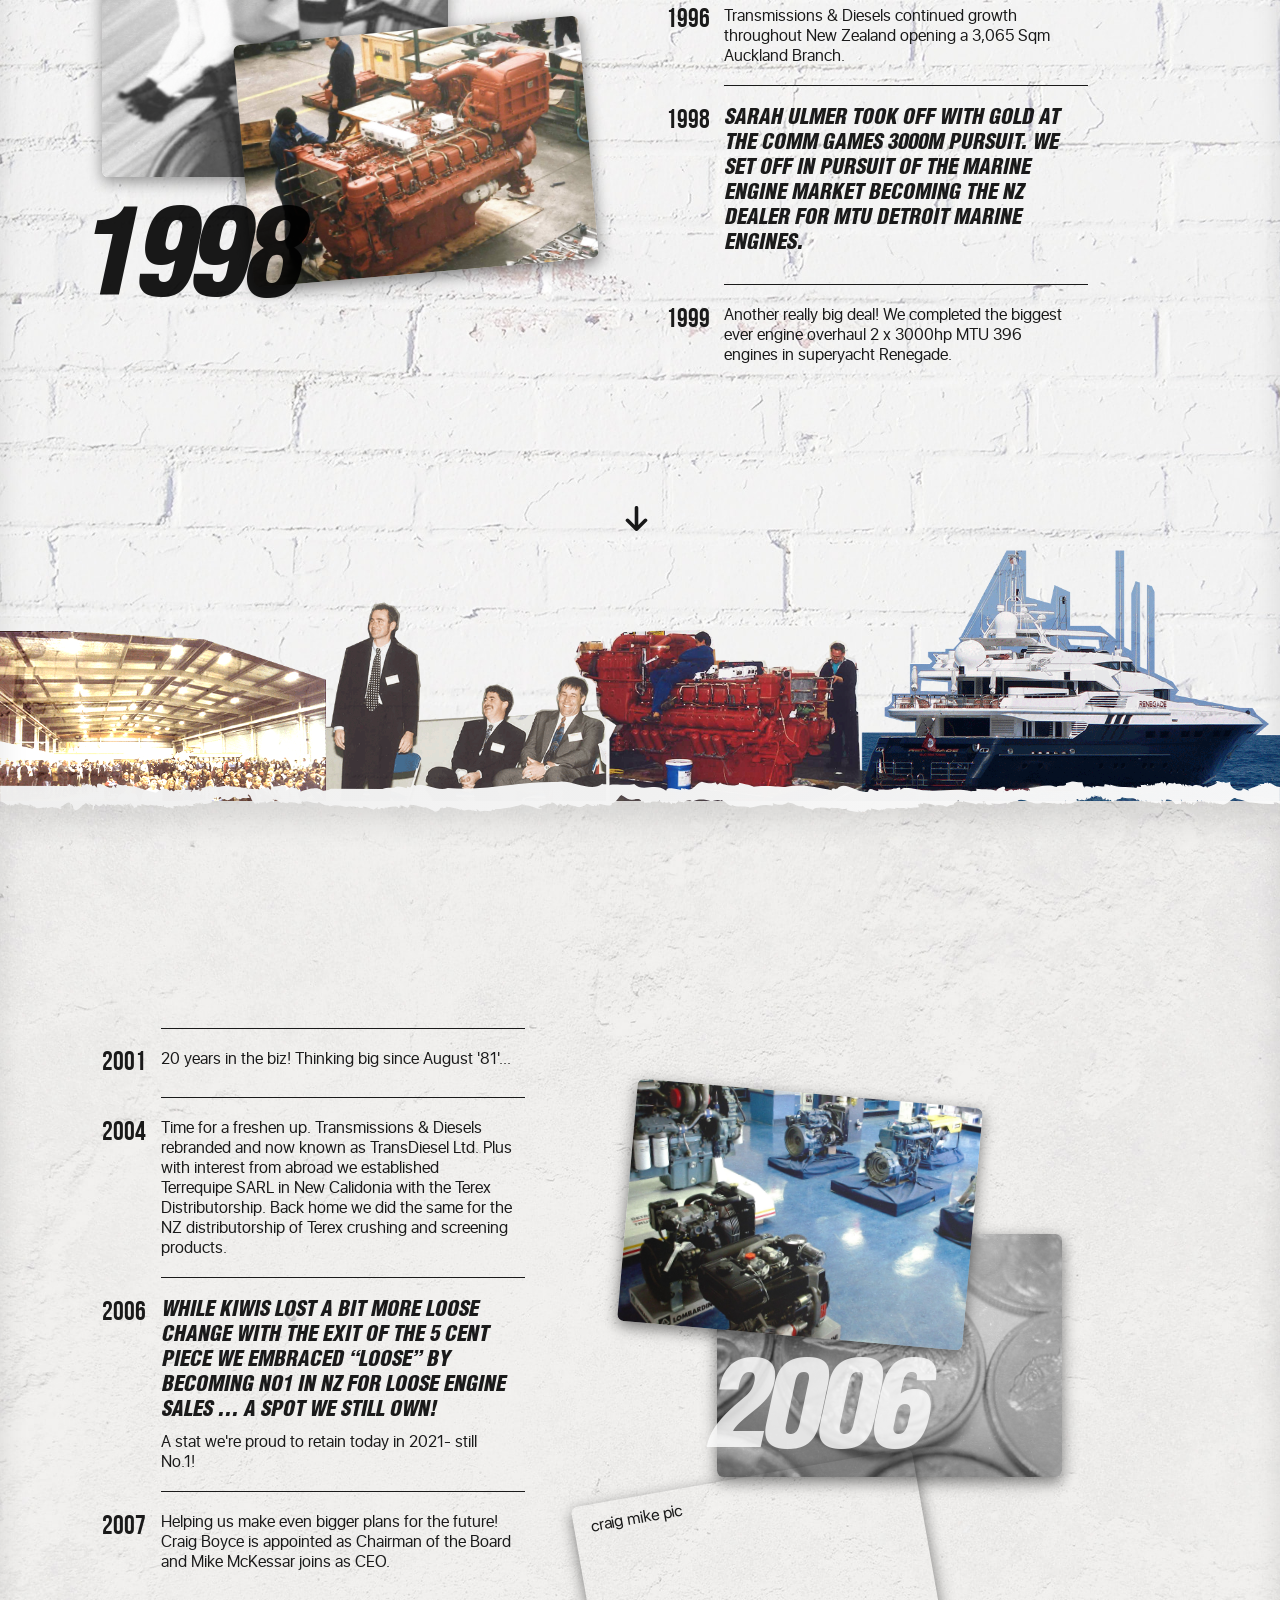
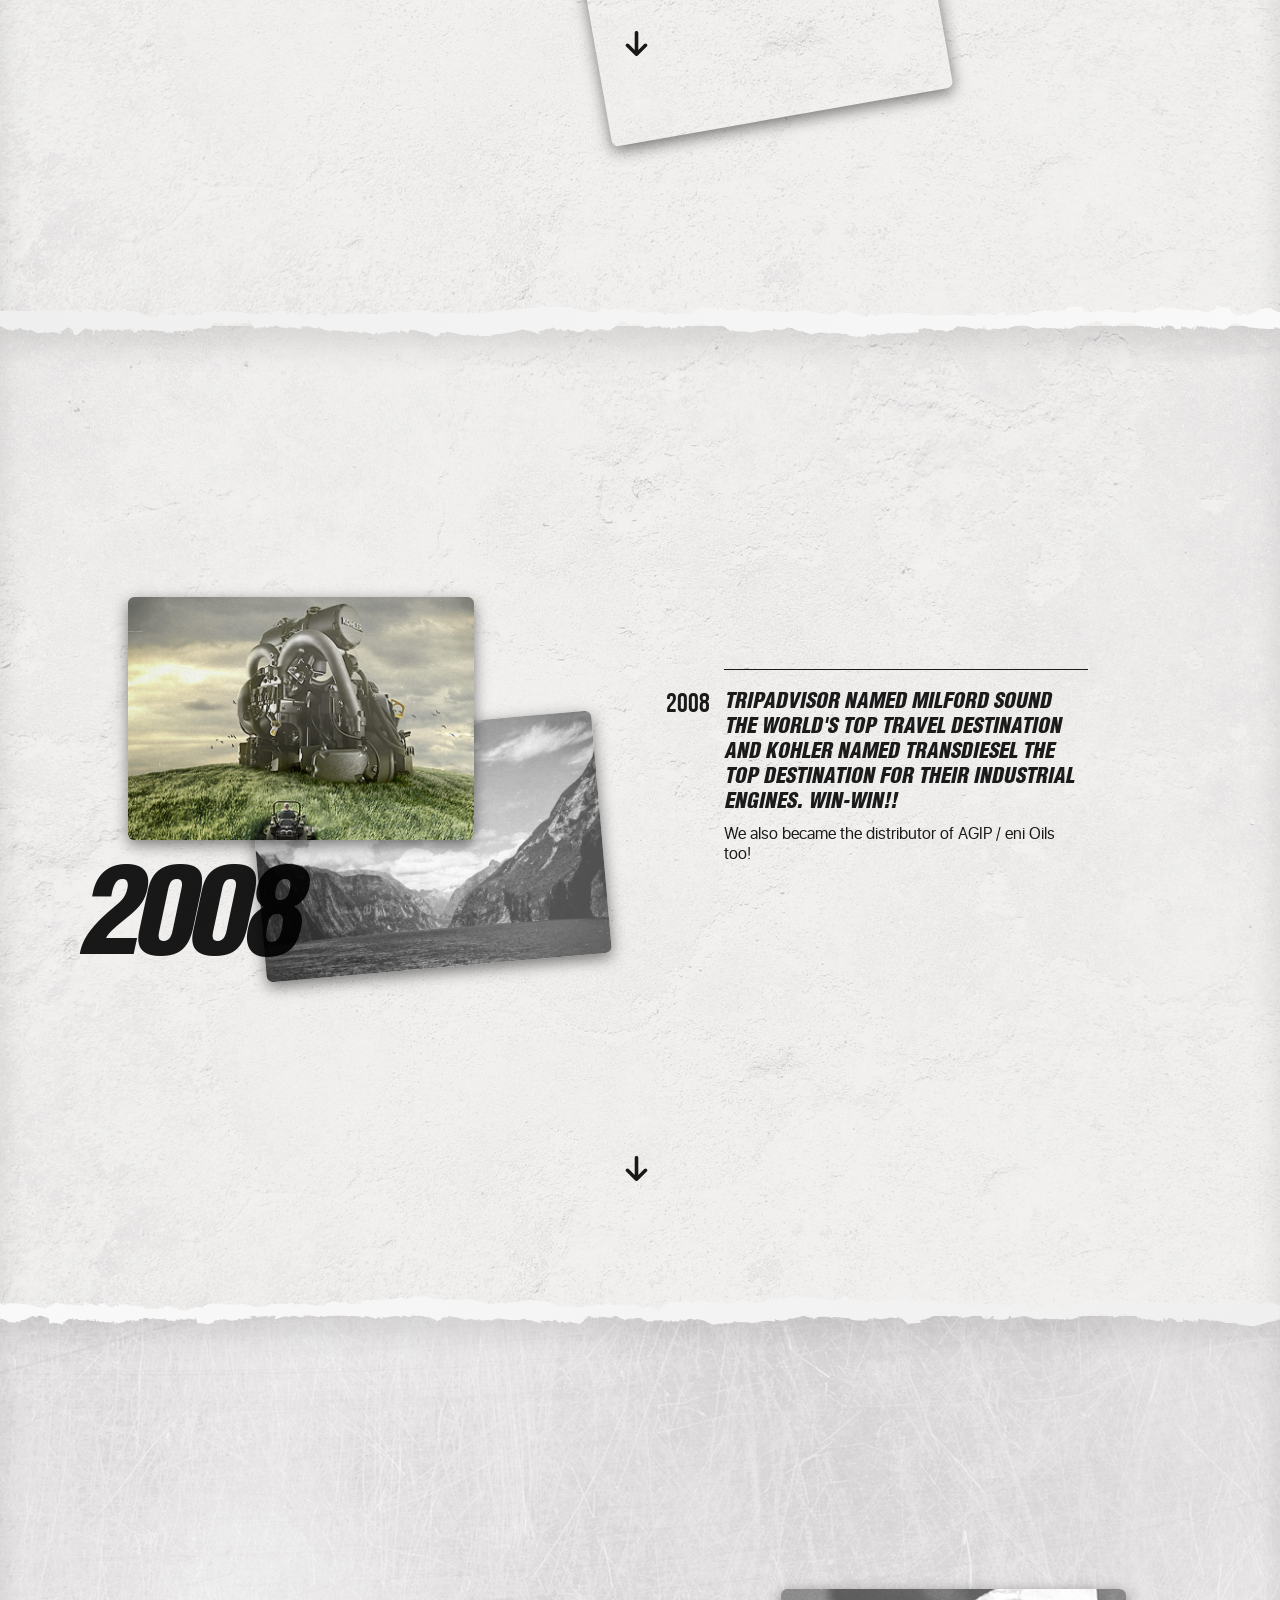
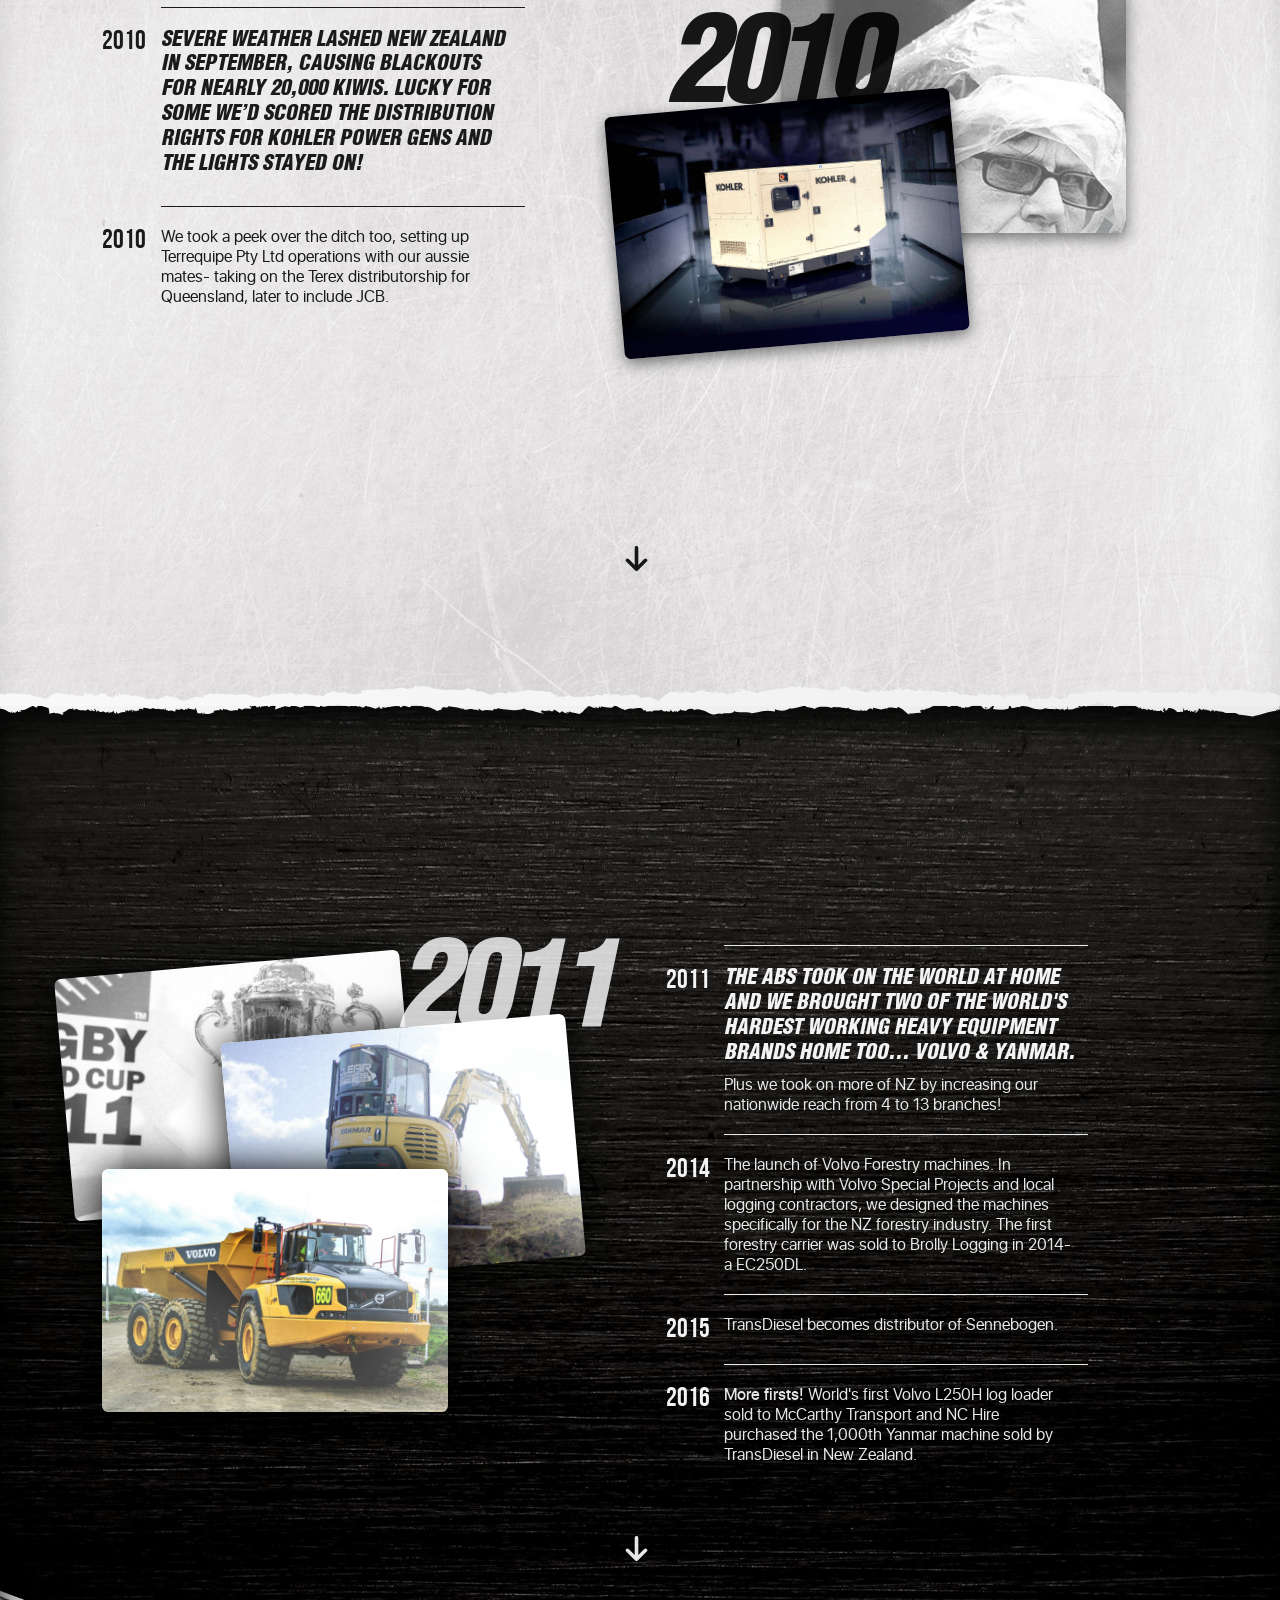
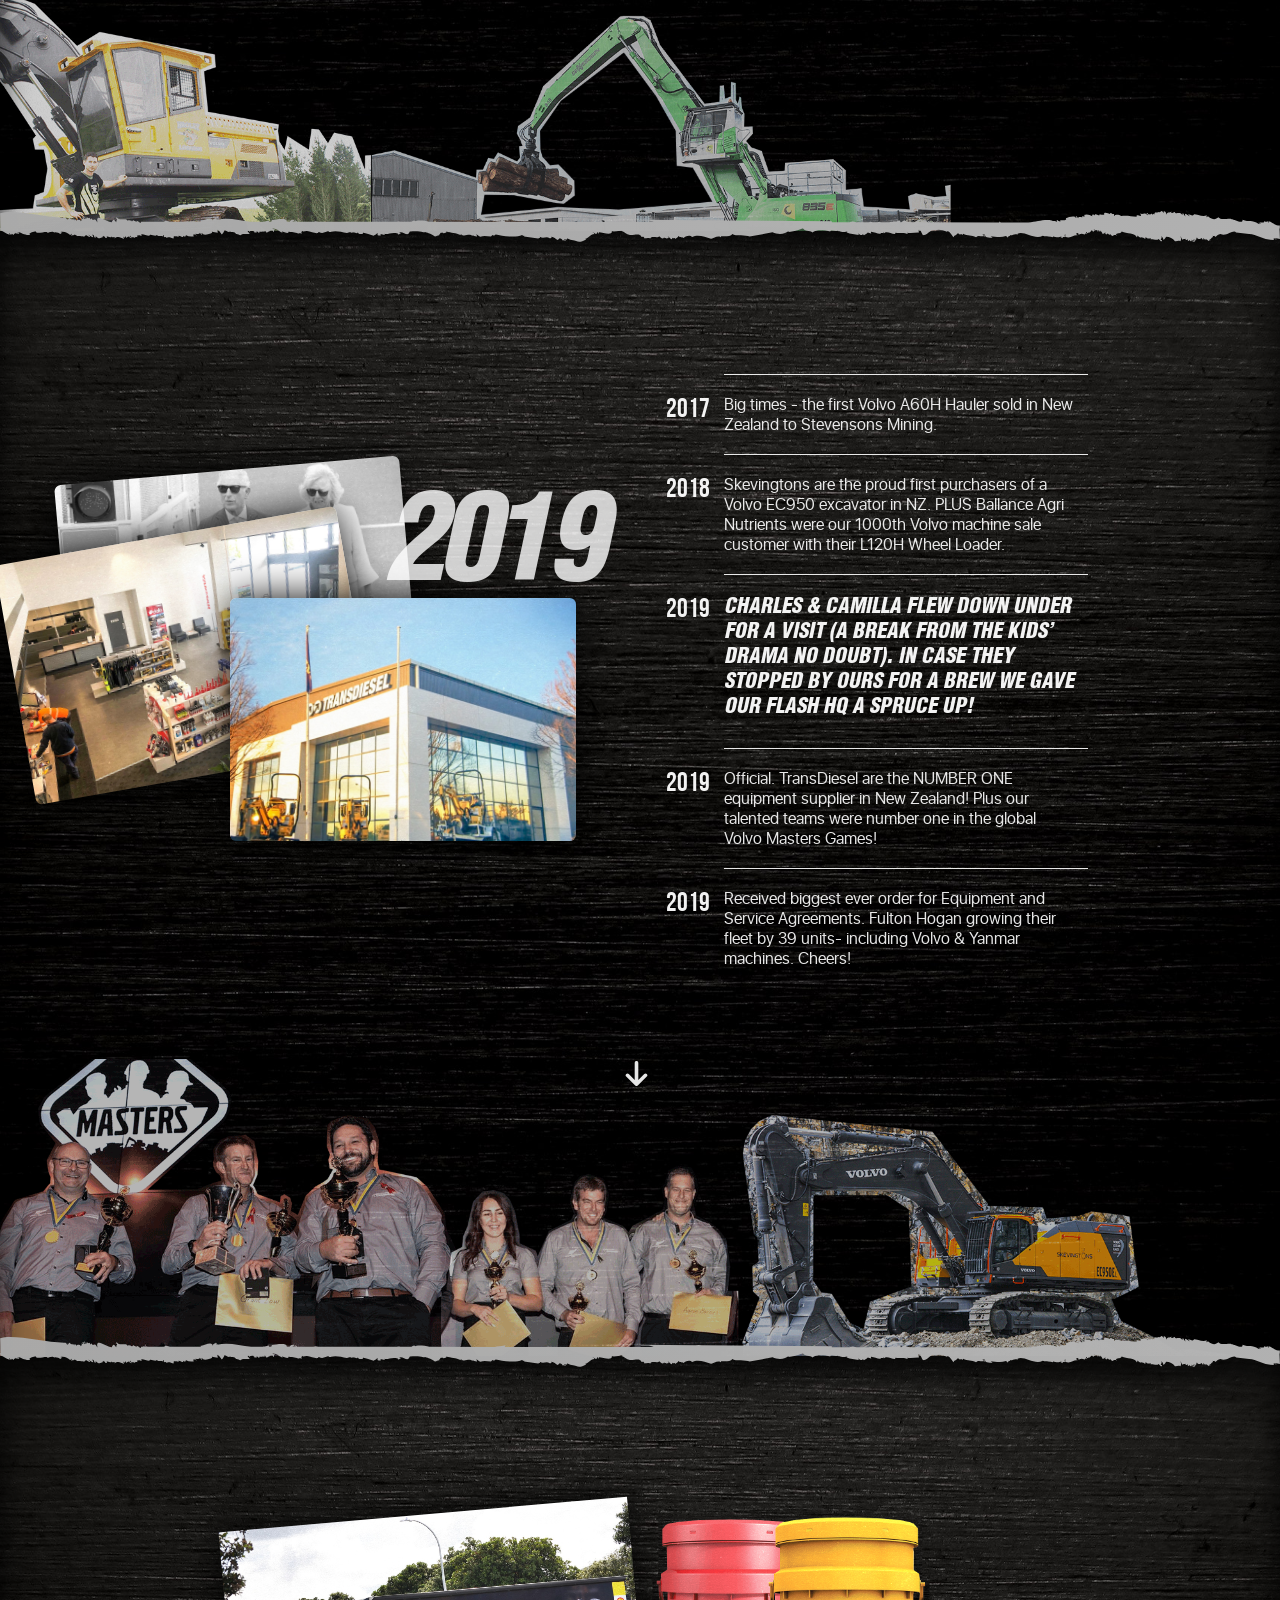
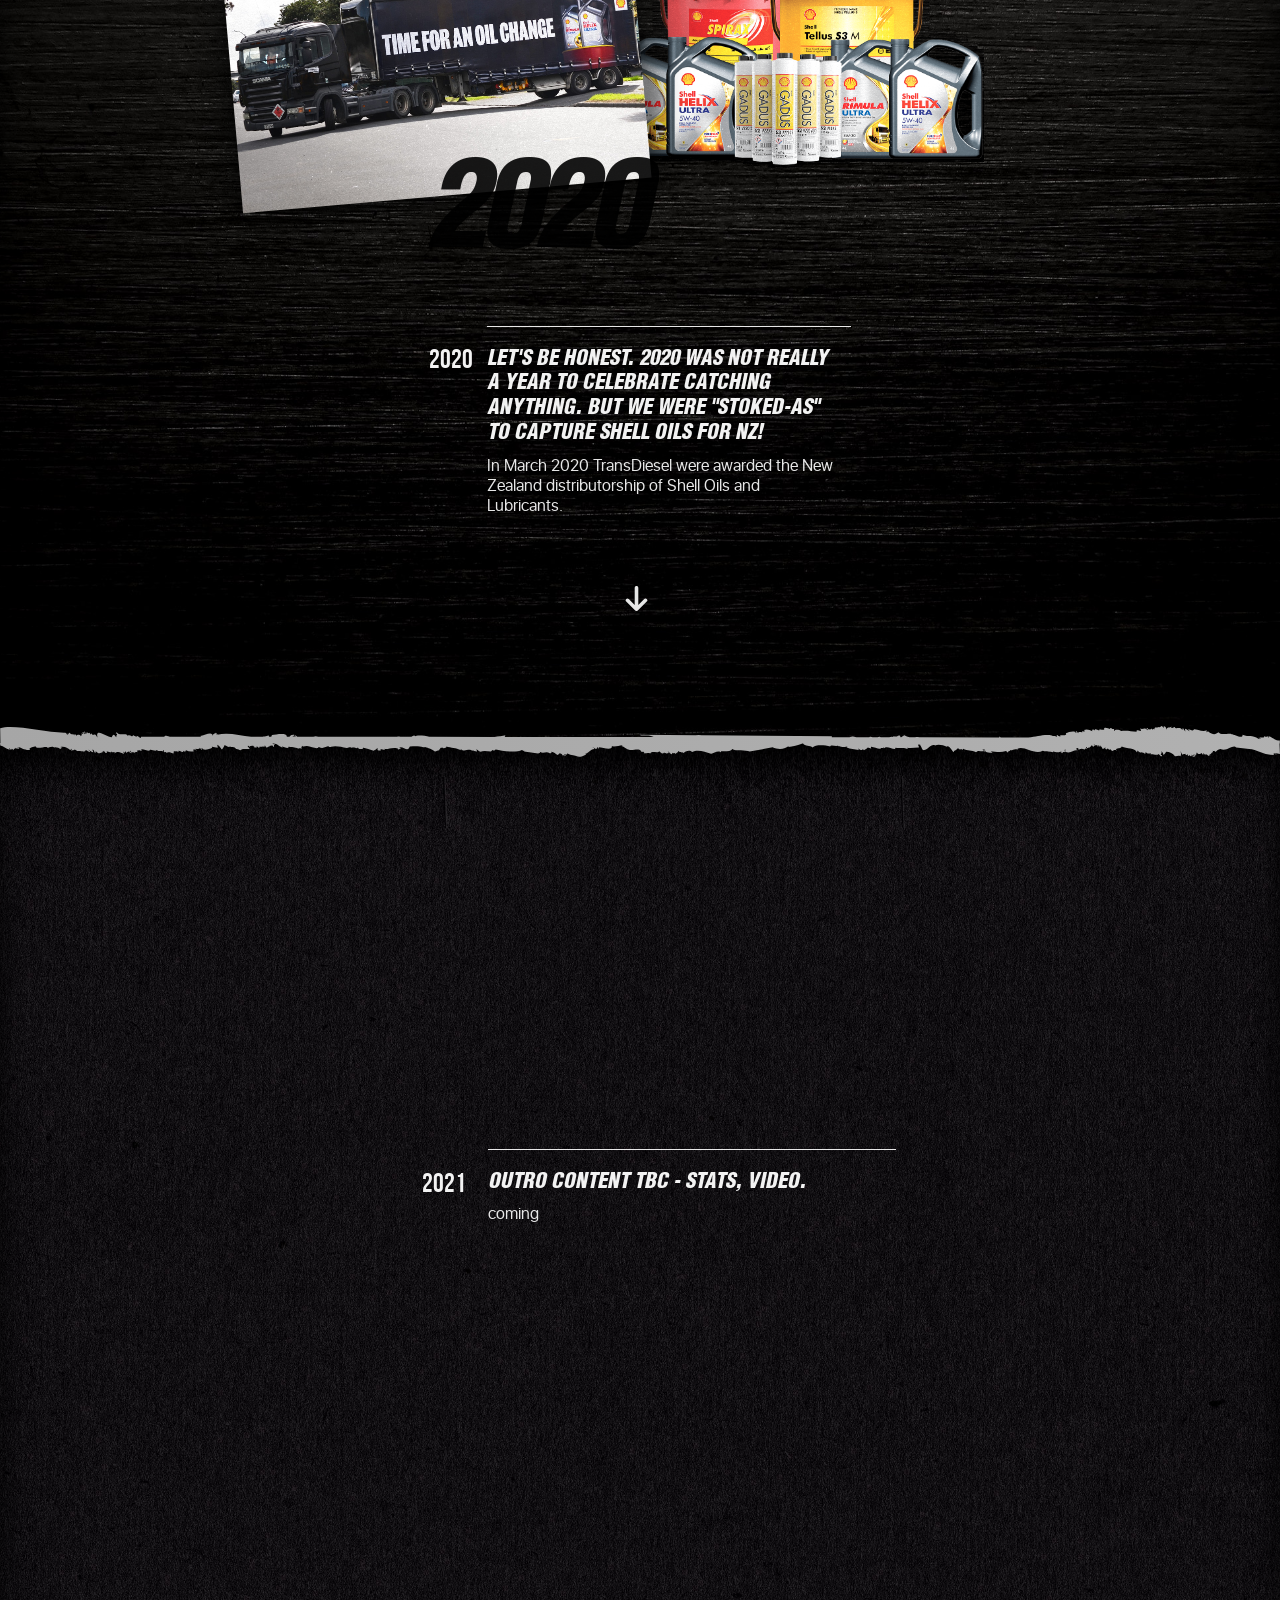
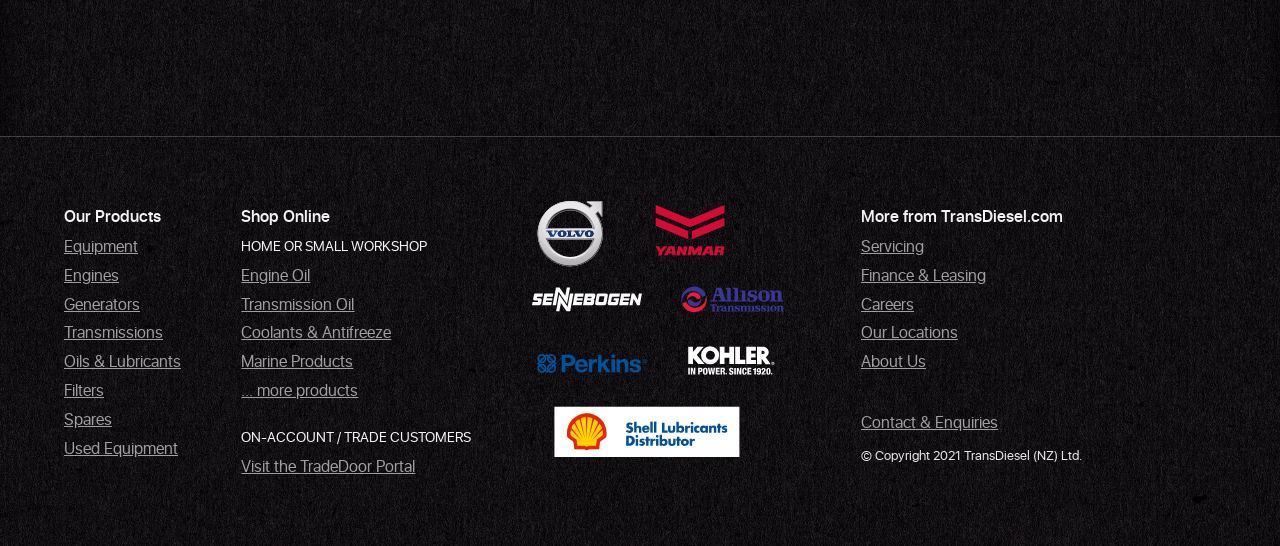
==== commit 2ae2dfc7: "extend height 2011" ====
--- a/40-years-our-story.html
+++ b/40-years-our-story.html
@@ -859,9 +859,9 @@
         <div id="revTriggerOff"></div>
 
 
-        <div class="slideHolder picturefill-background">
+        <div class="slideHolder picturefill-background extend">
             <img src="/40yr-assets/imgs/ppr1.svg" class="offset-paper">
-            <div class="slideContent insetShdw-dark" id="s9">
+            <div class="slideContent extend insetShdw-dark" id="s9">
                 <div class="fullheight">
                     <article class="doubleCol flip">
                         <section class="listContent">
@@ -931,7 +931,7 @@
         </div>
 
 
-        <div class="nextArrow animated infinite flash">
+        <div class="nextArrow higher animated infinite flash">
             <a href="#s10" class="iconCTA compact in-page">
                 <svg width="32" height="37" viewbox="0 0 32 37">
                     <path d="M31.22,23,17.89,36.23a2.7,2.7,0,0,1-3.78,0L.78,23a2.63,2.63,0,0,1,0-3.74,2.69,2.69,0,0,1,3.77,0L13.33,28V2.64a2.67,2.67,0,0,1,5.34,0V28l8.78-8.71a2.69,2.69,0,0,1,3.77,0A2.63,2.63,0,0,1,31.22,23Z" />
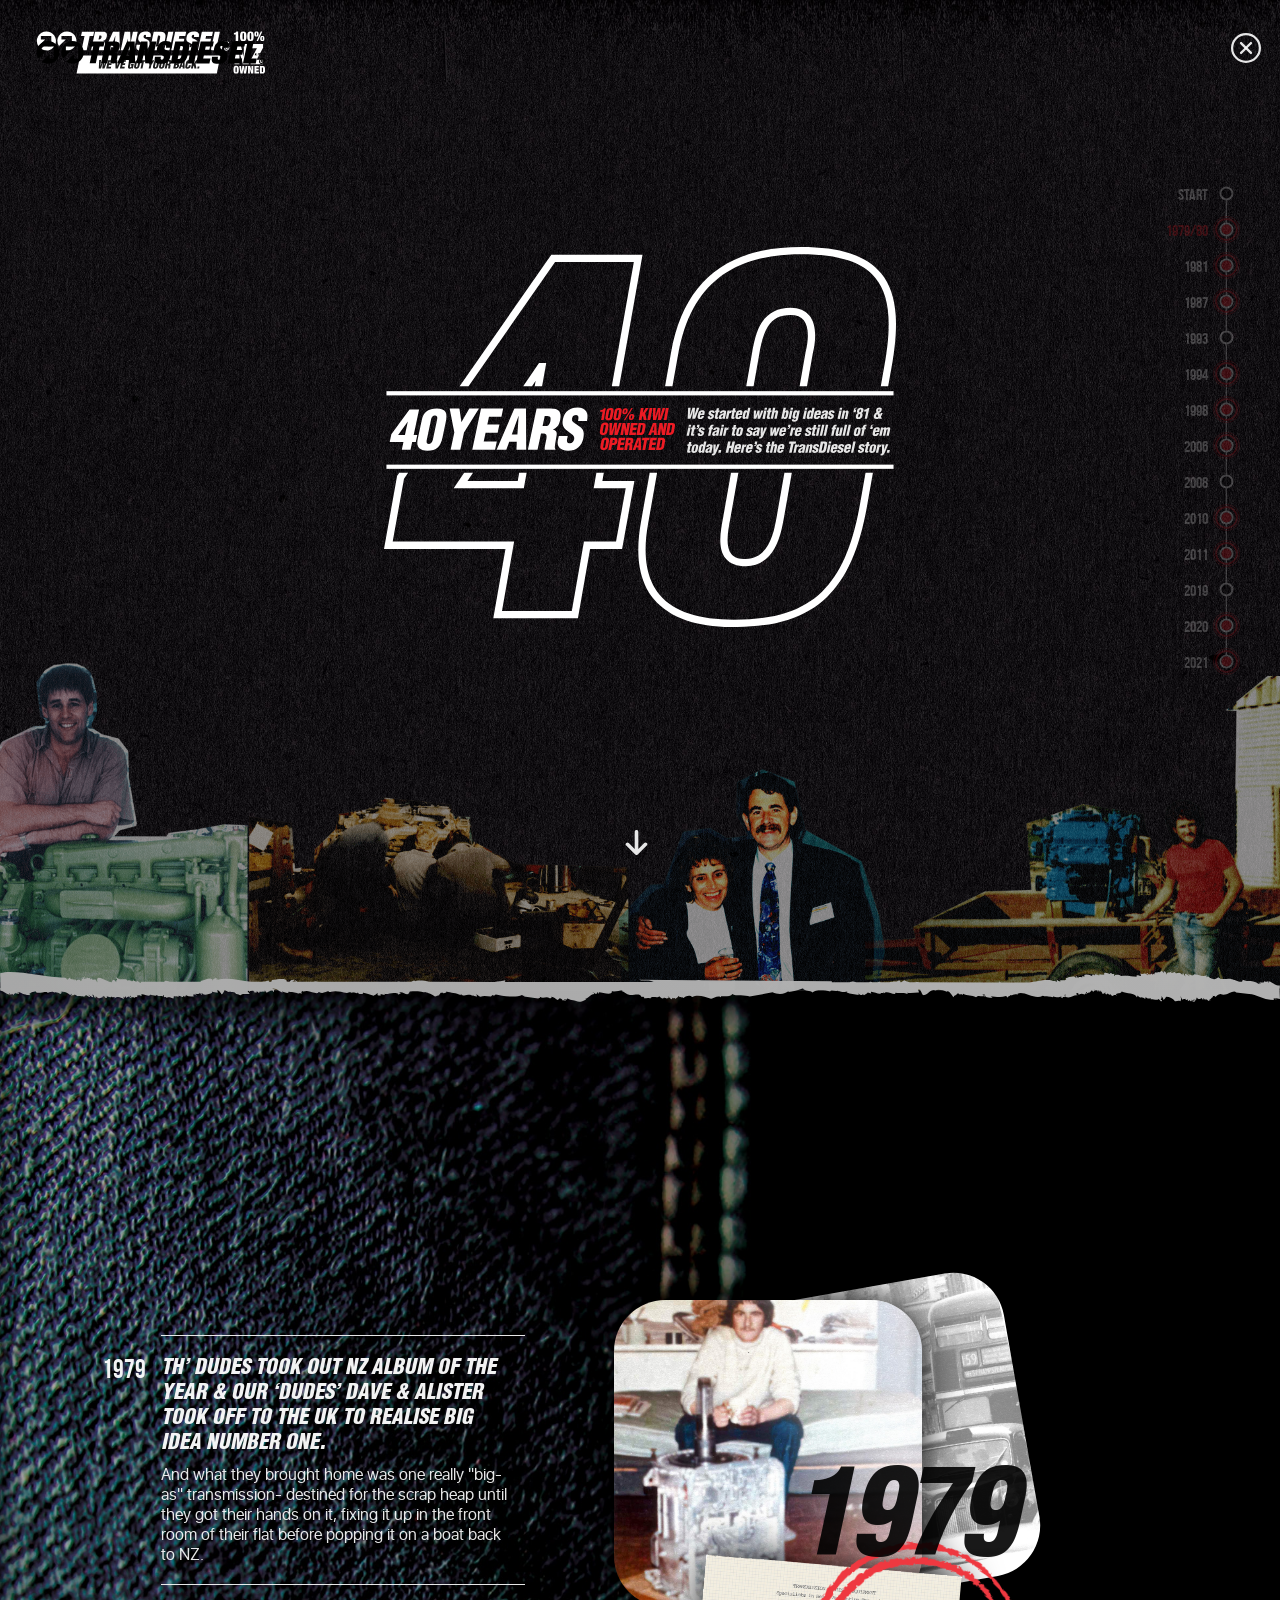
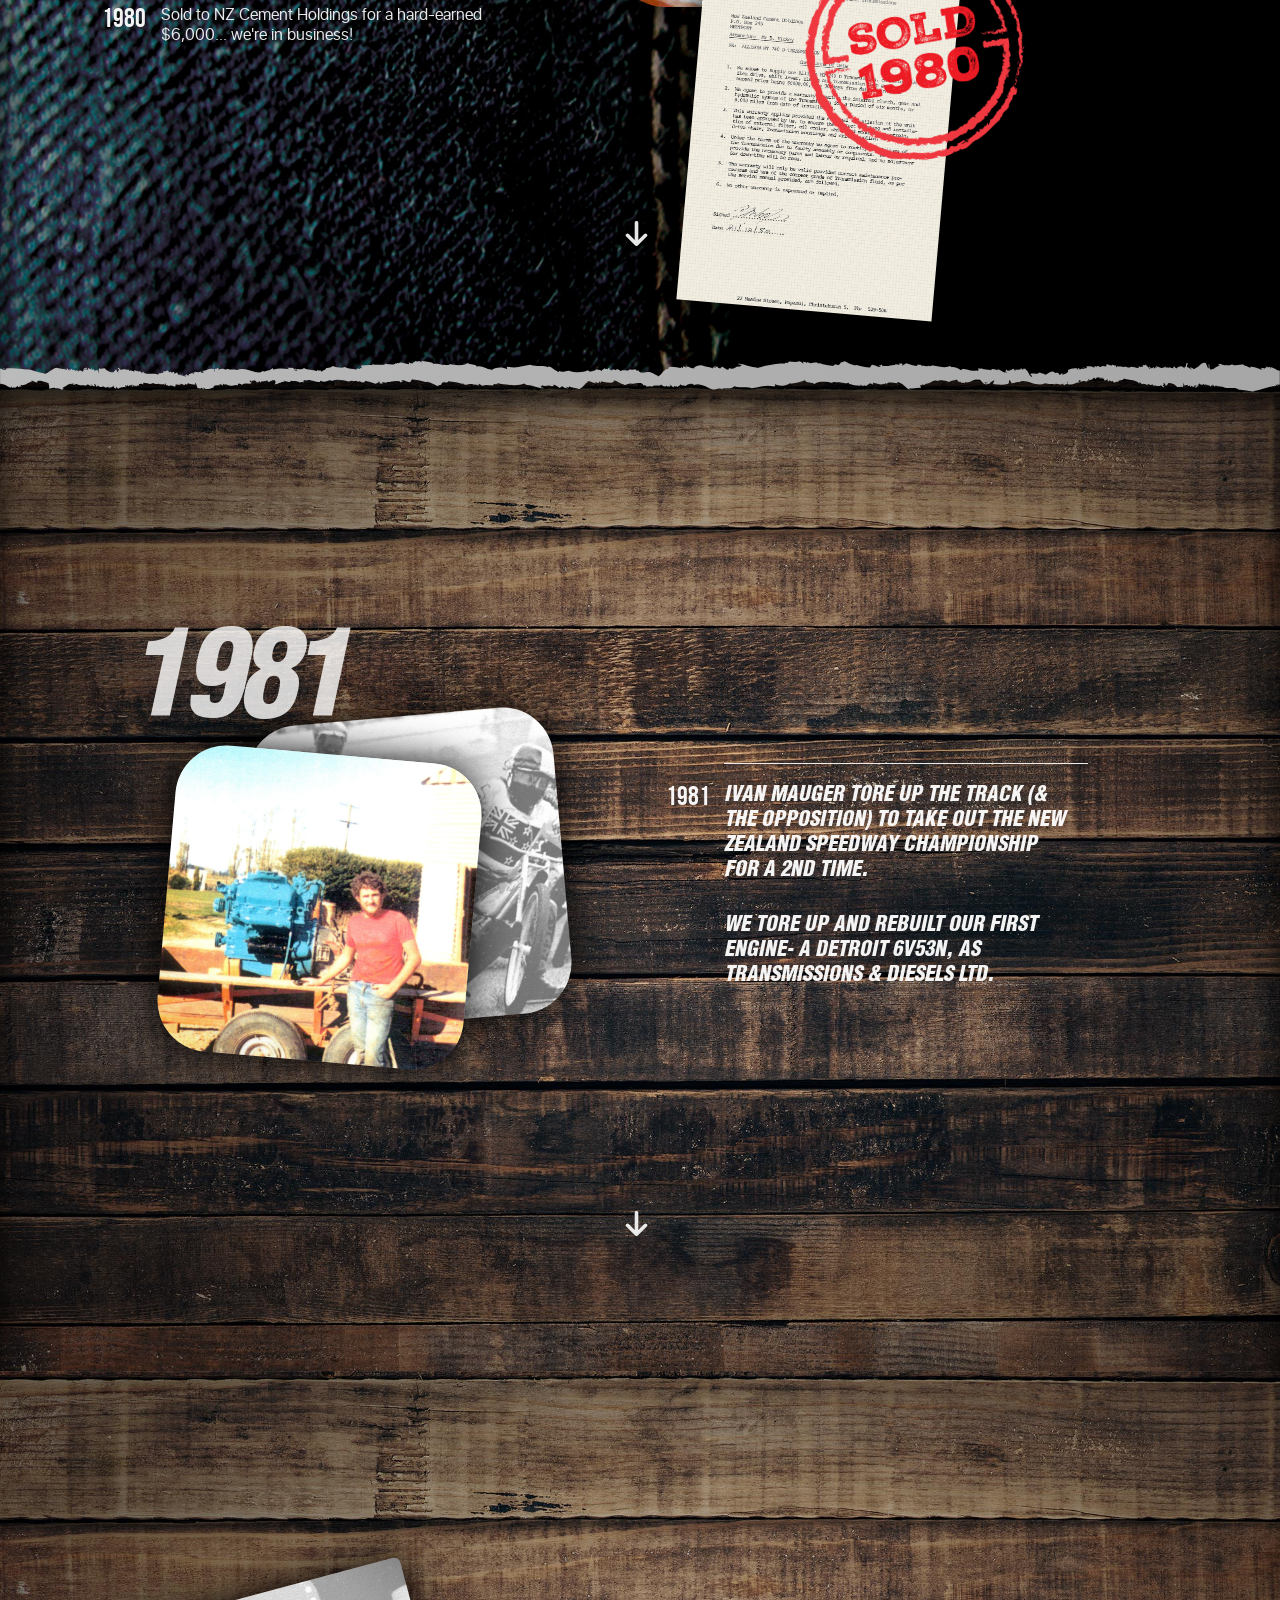
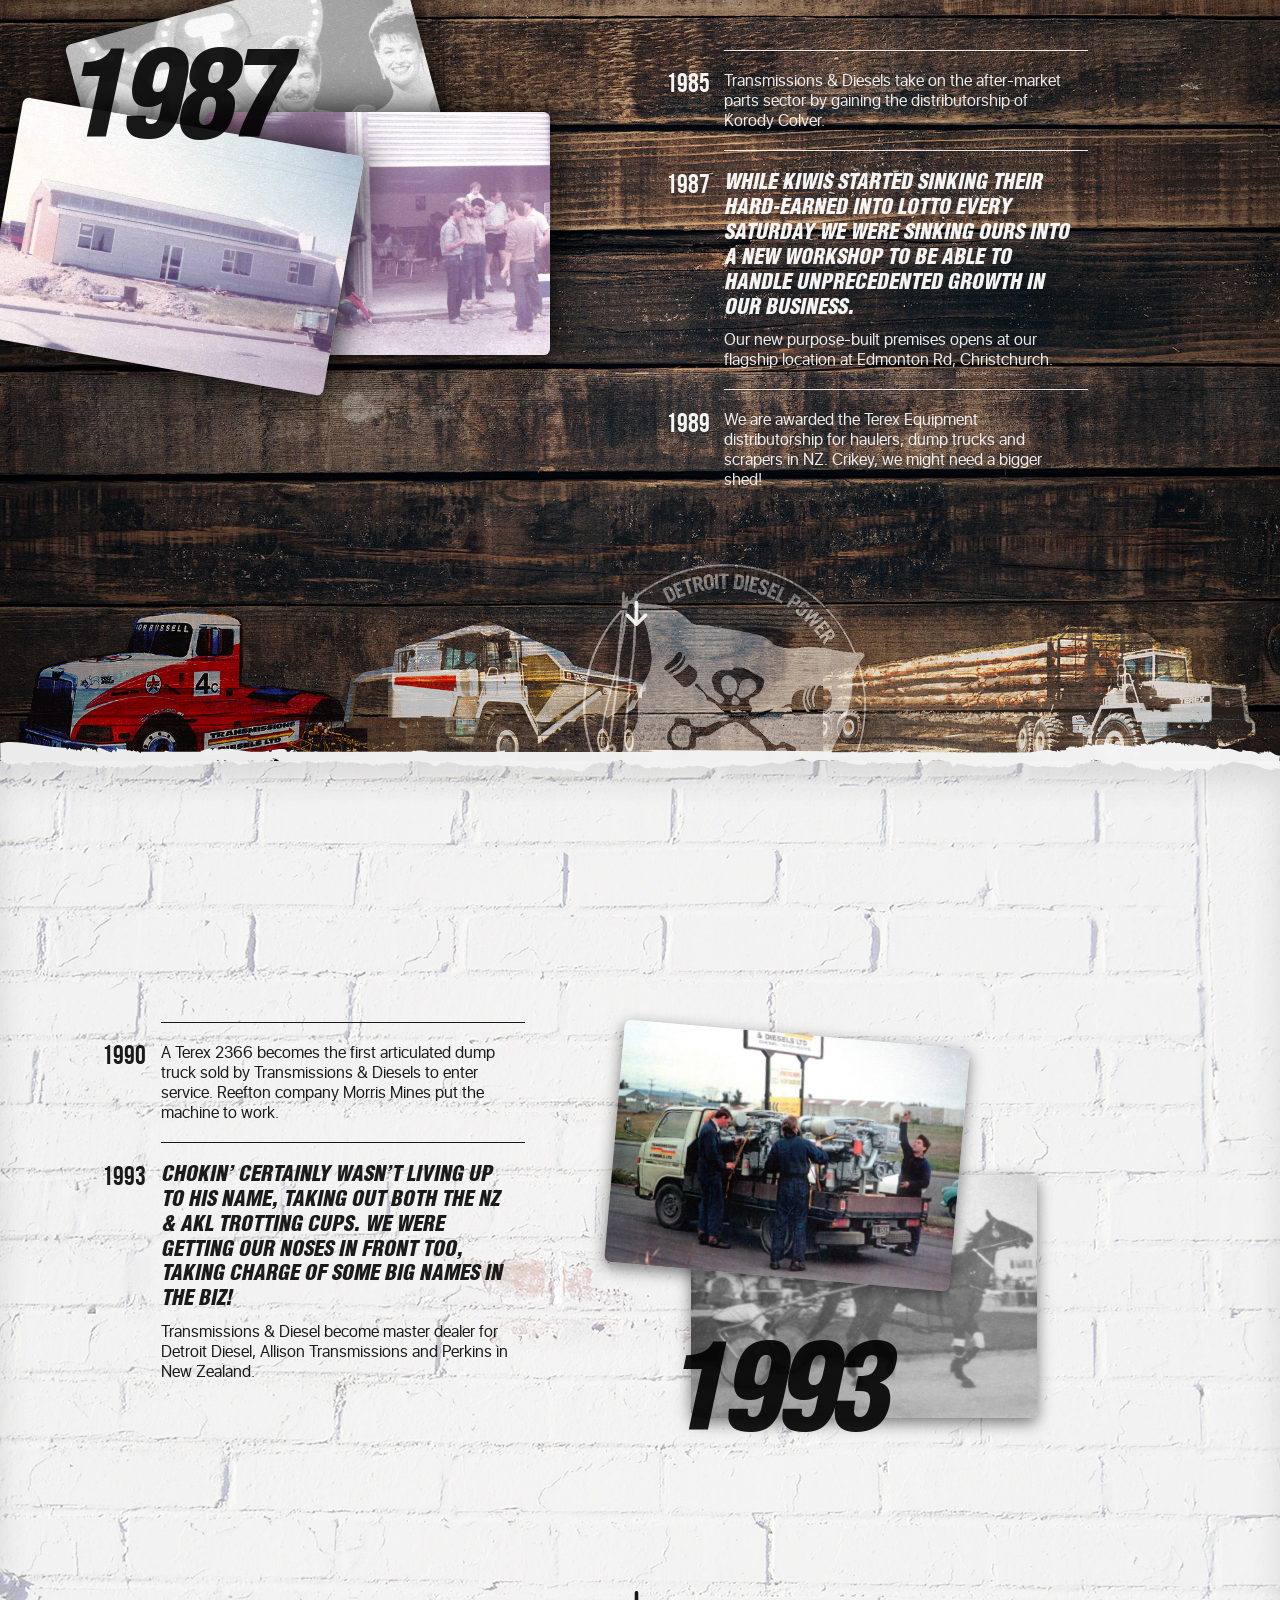
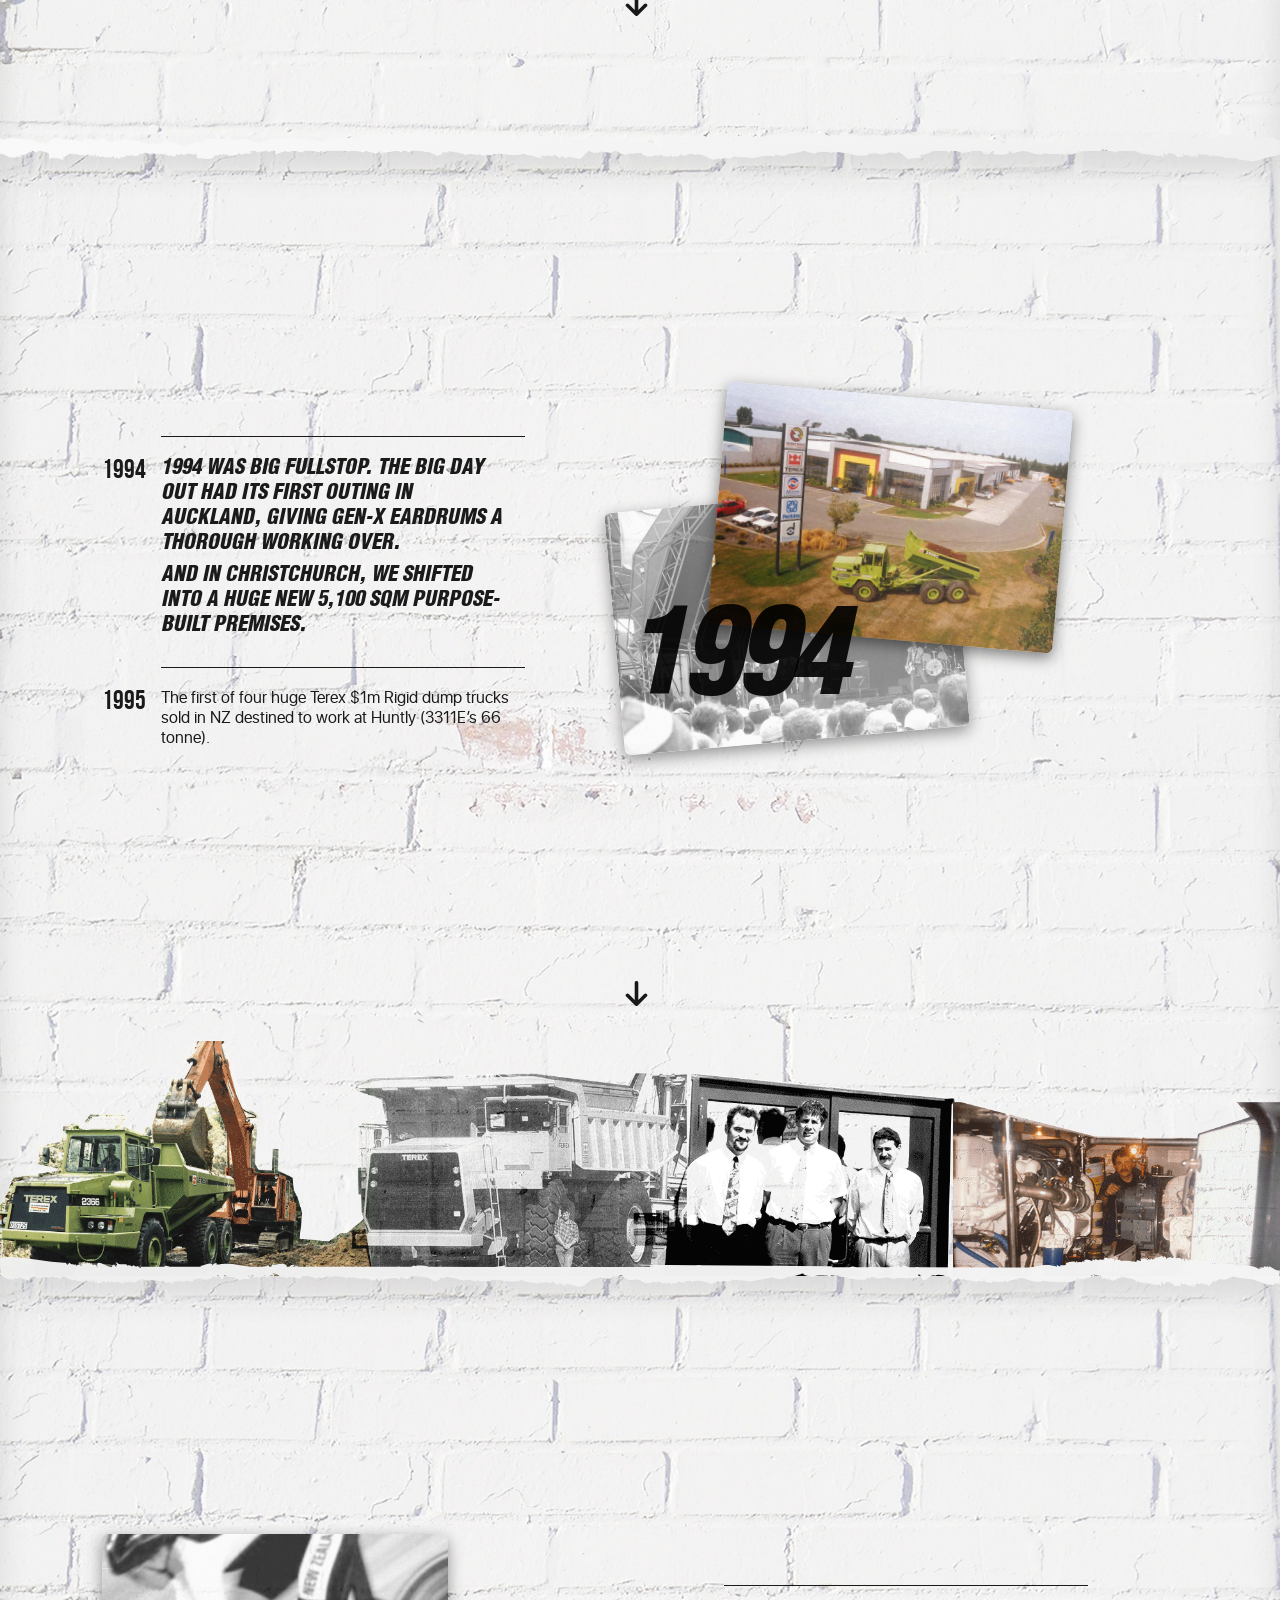
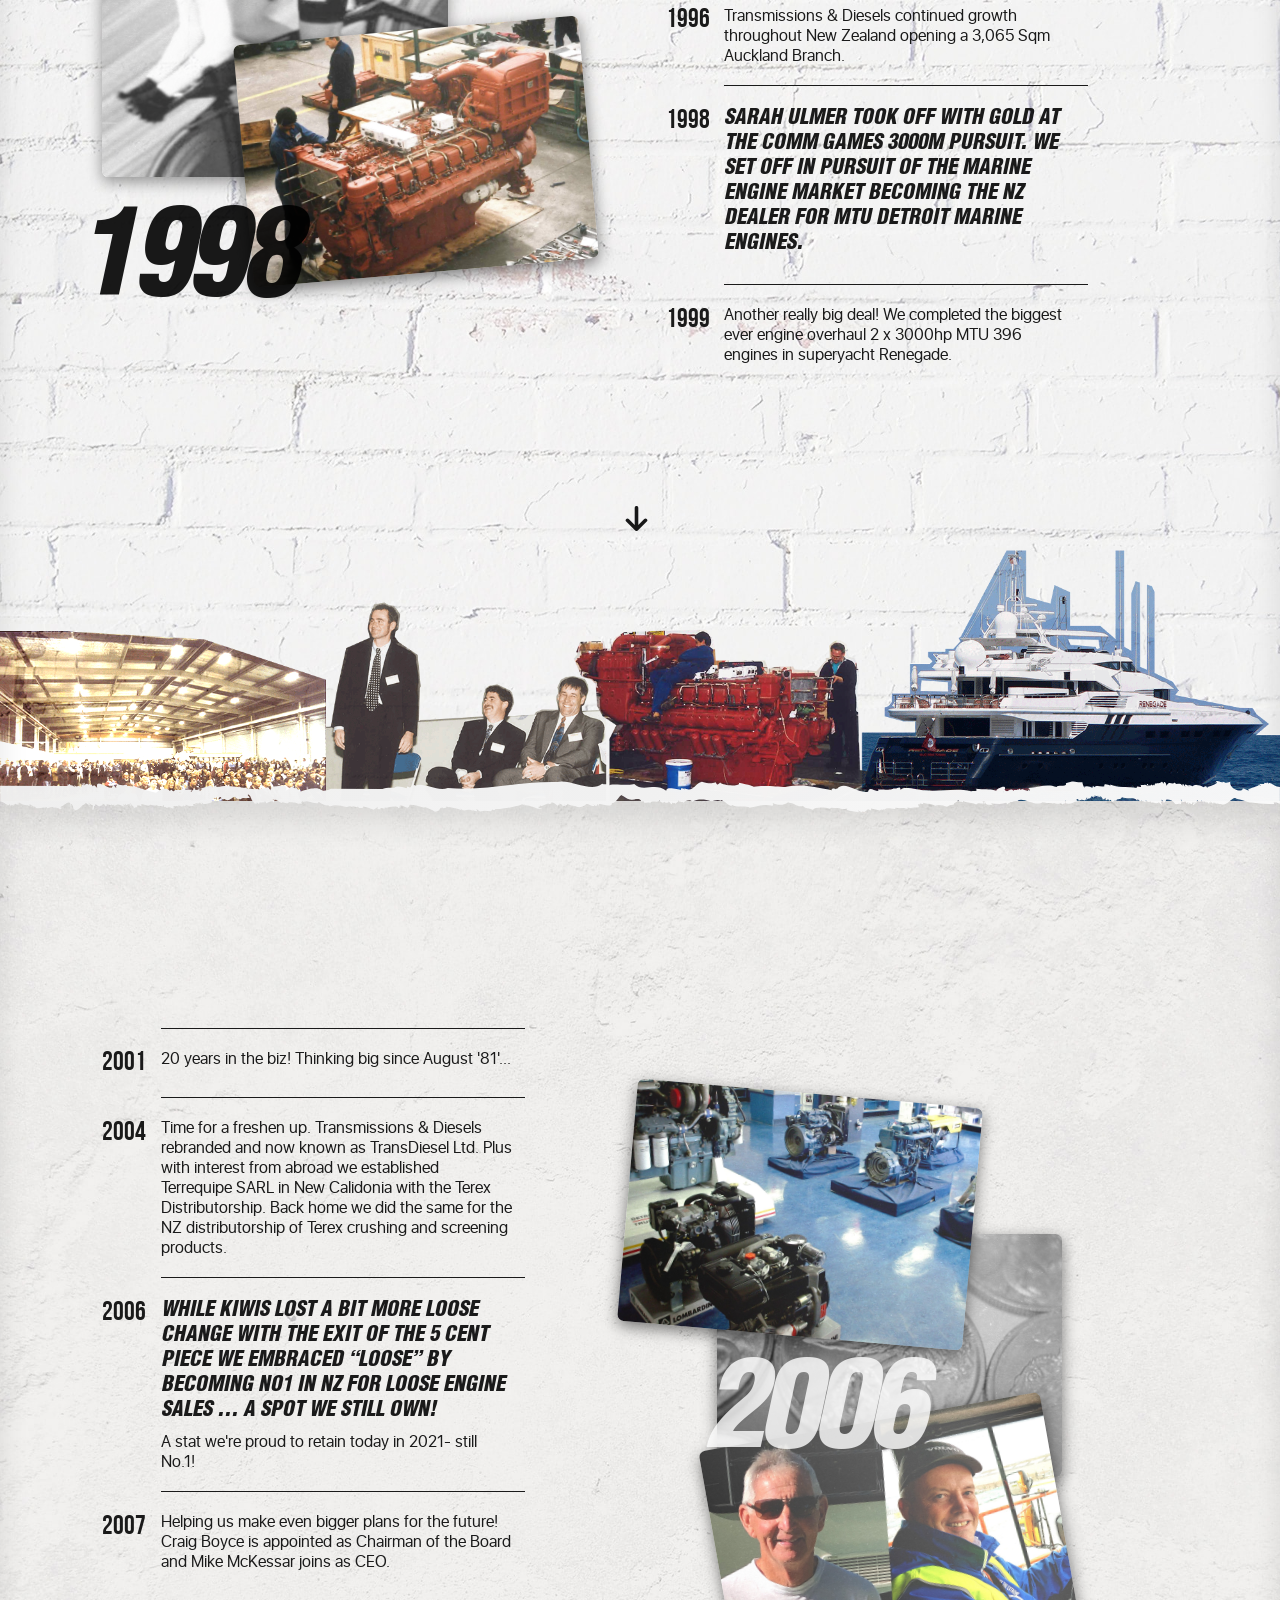
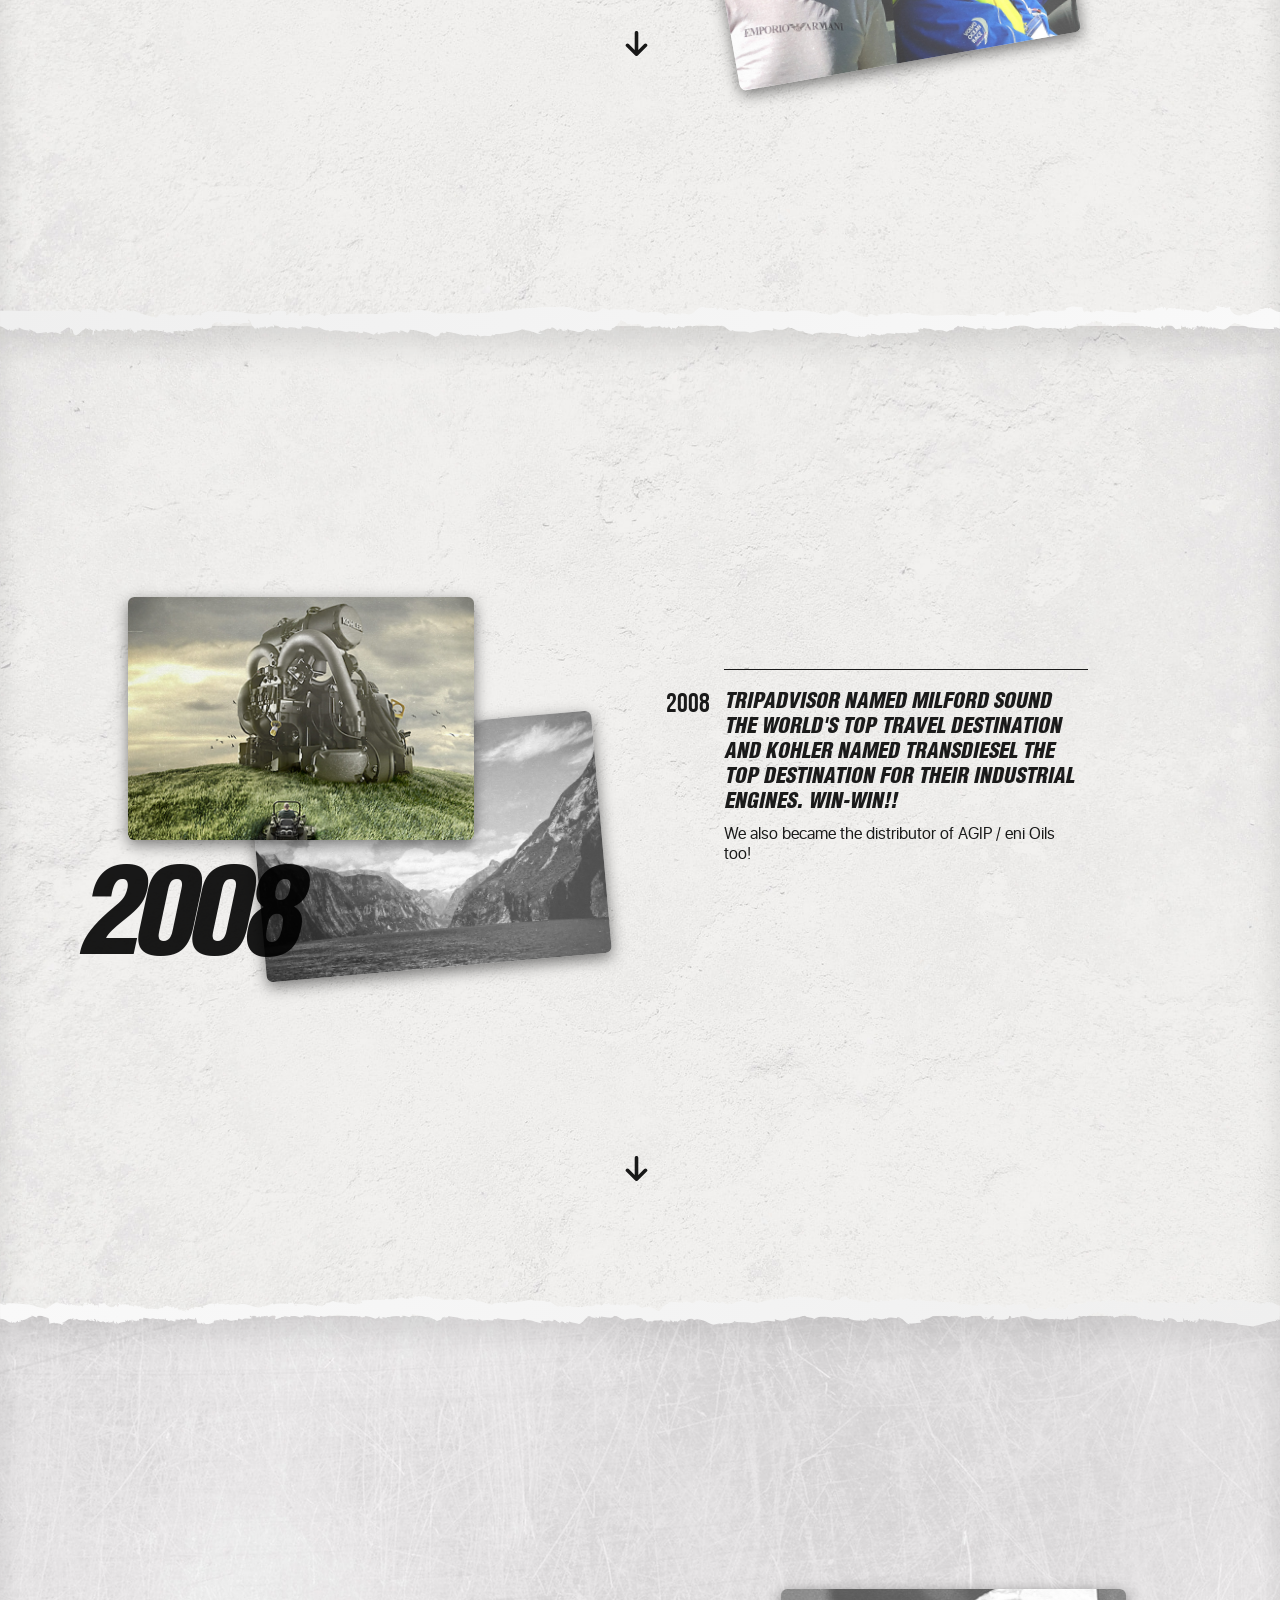
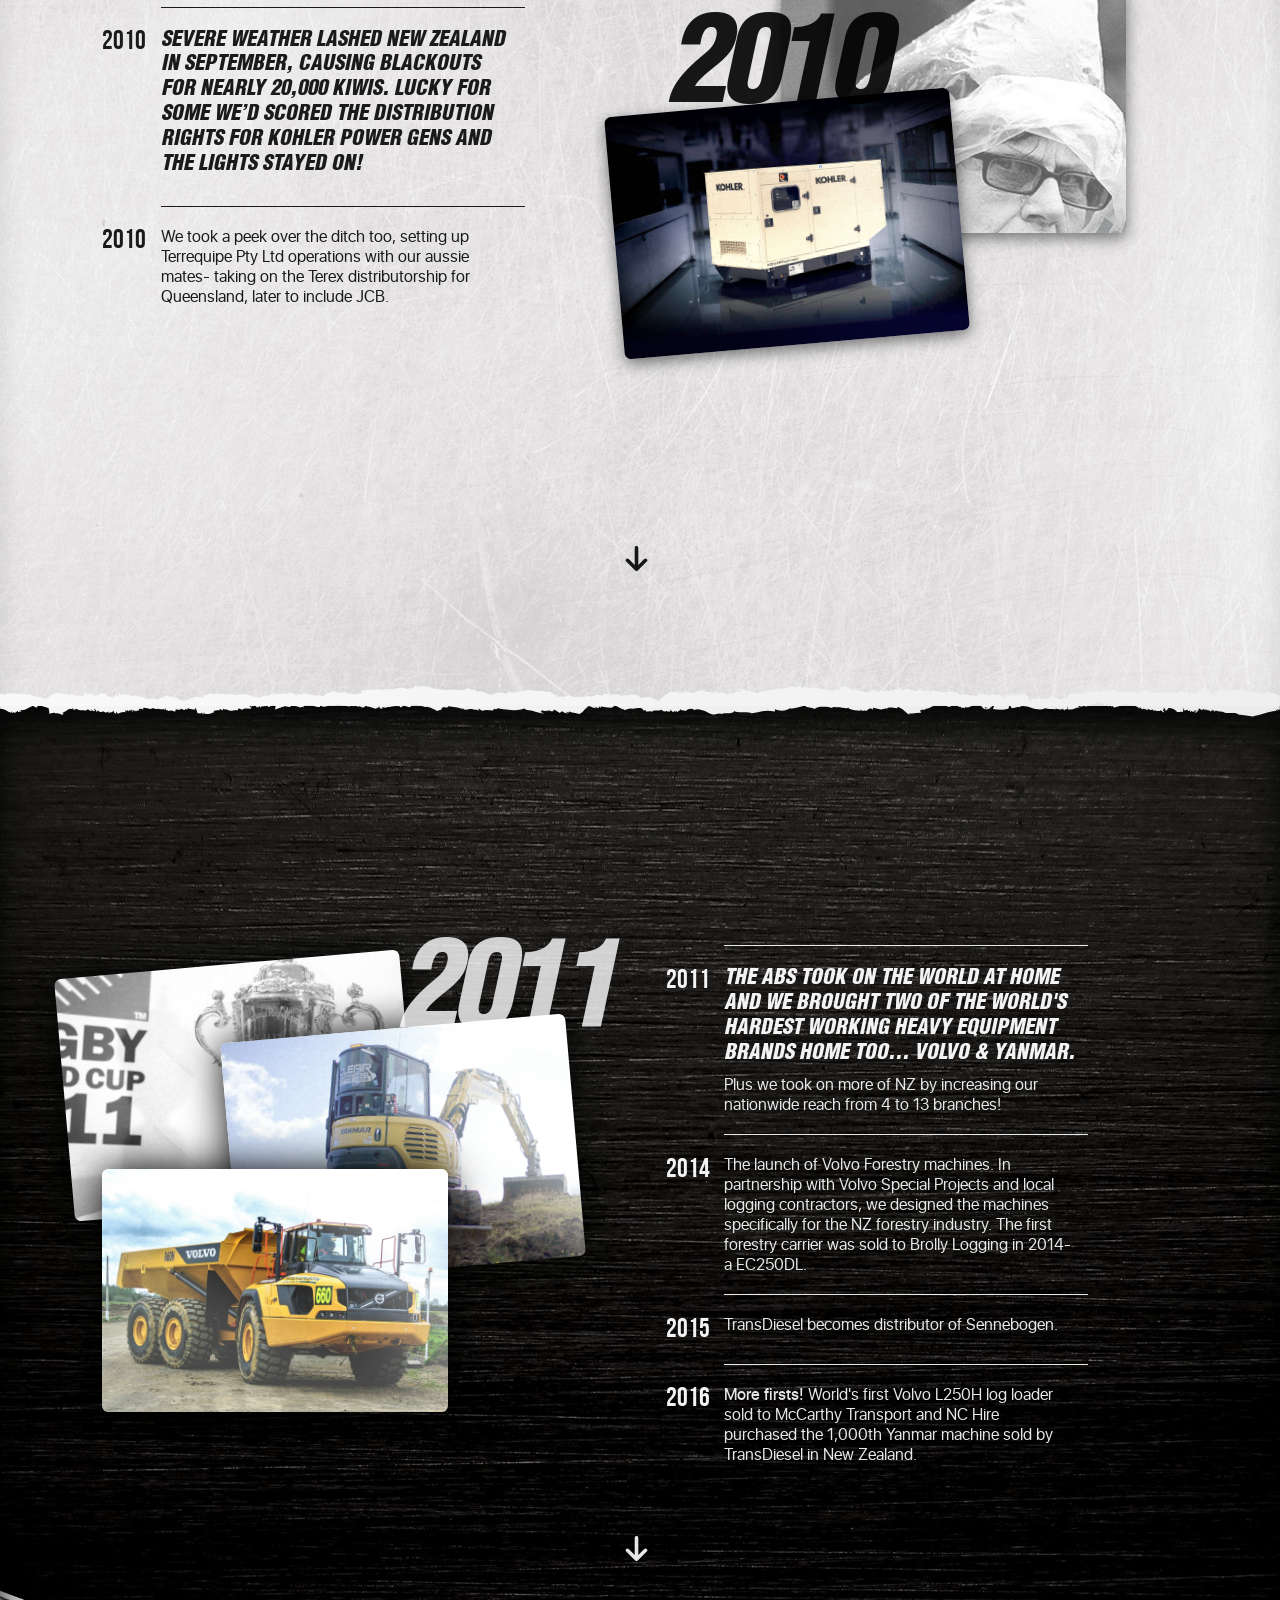
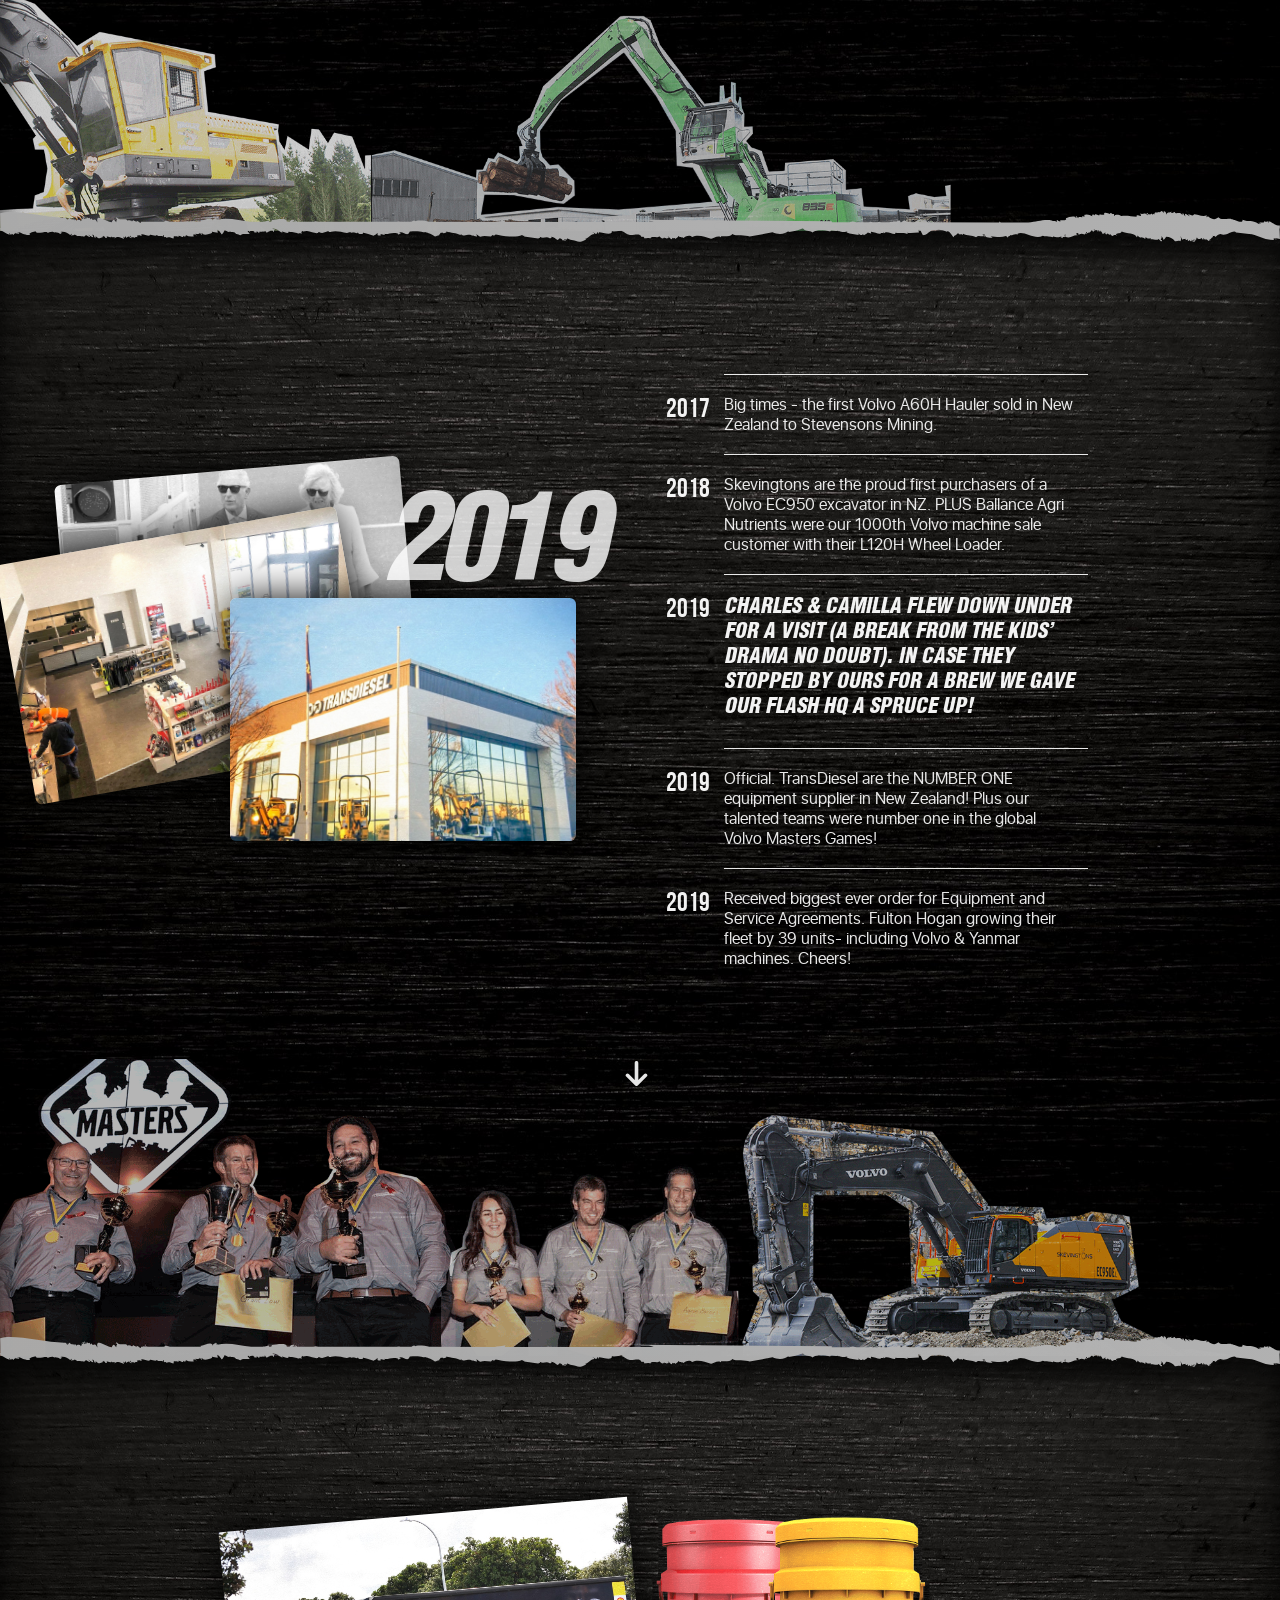
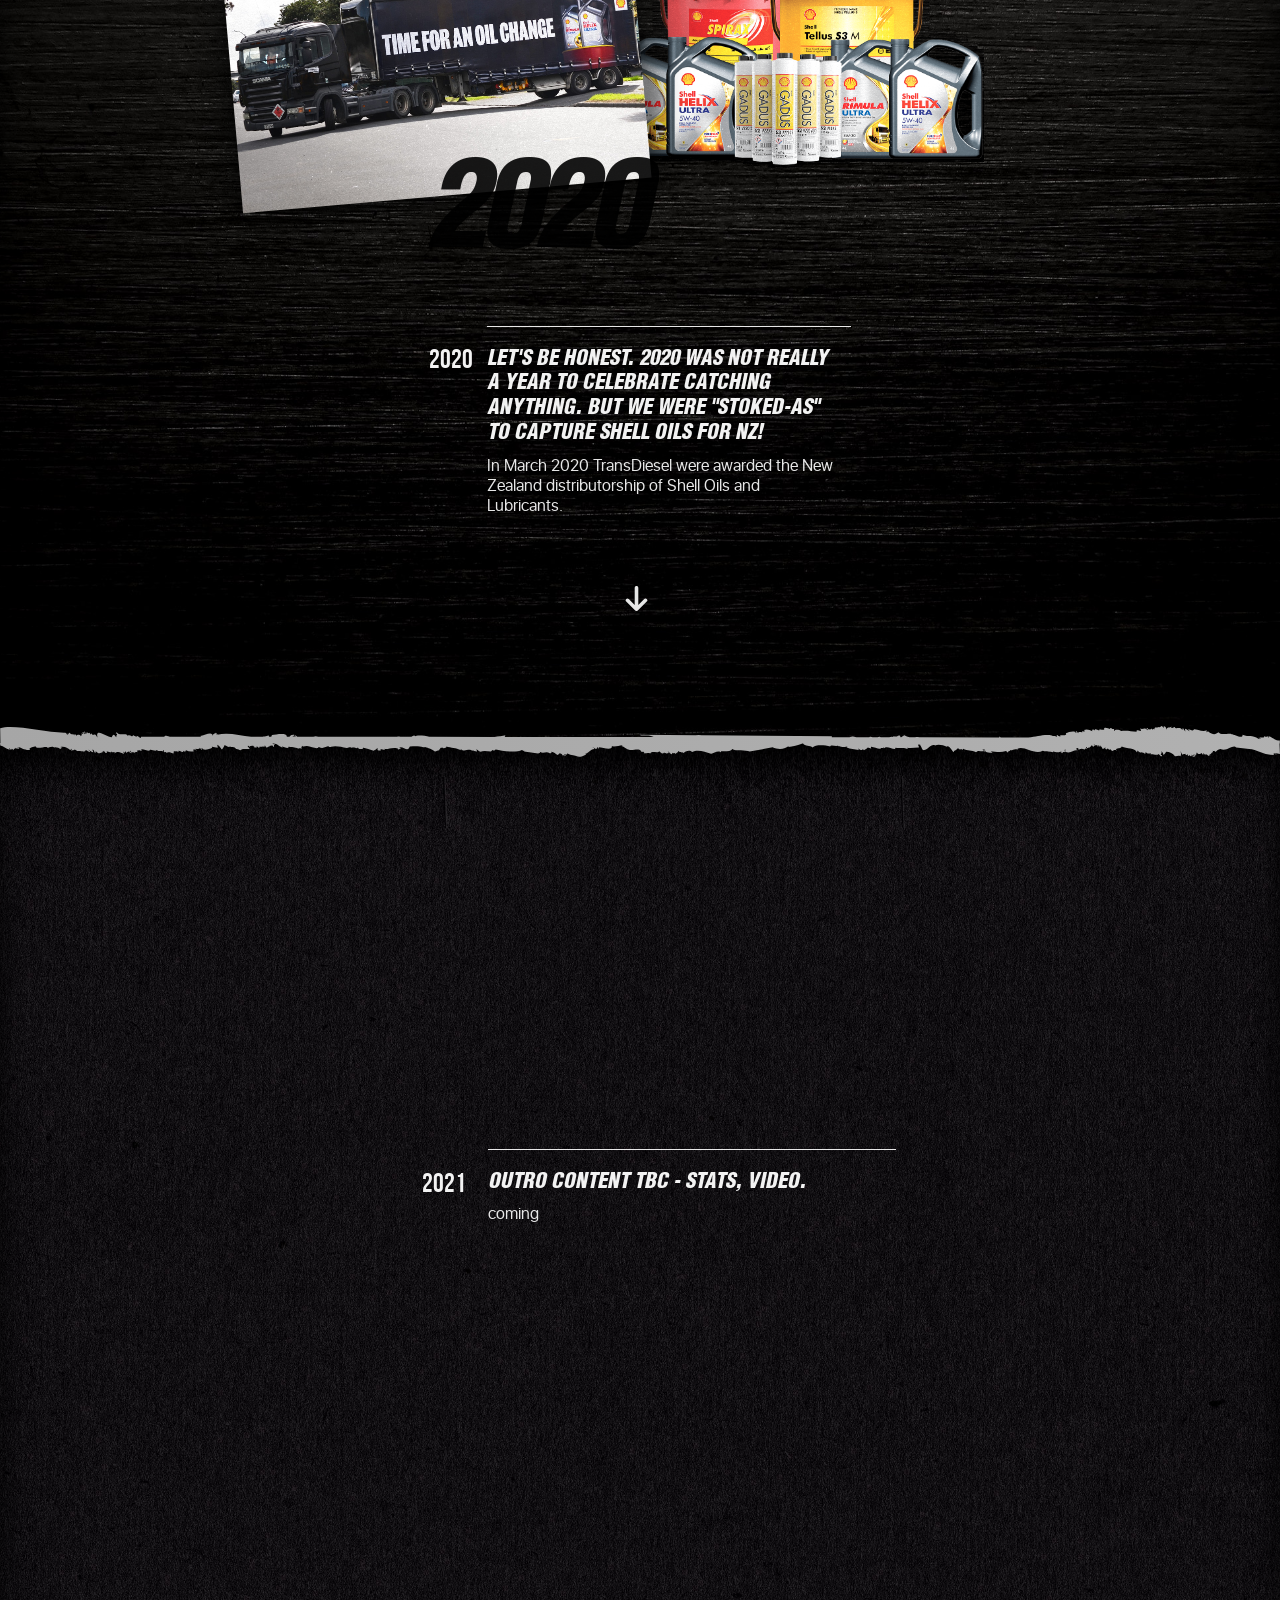
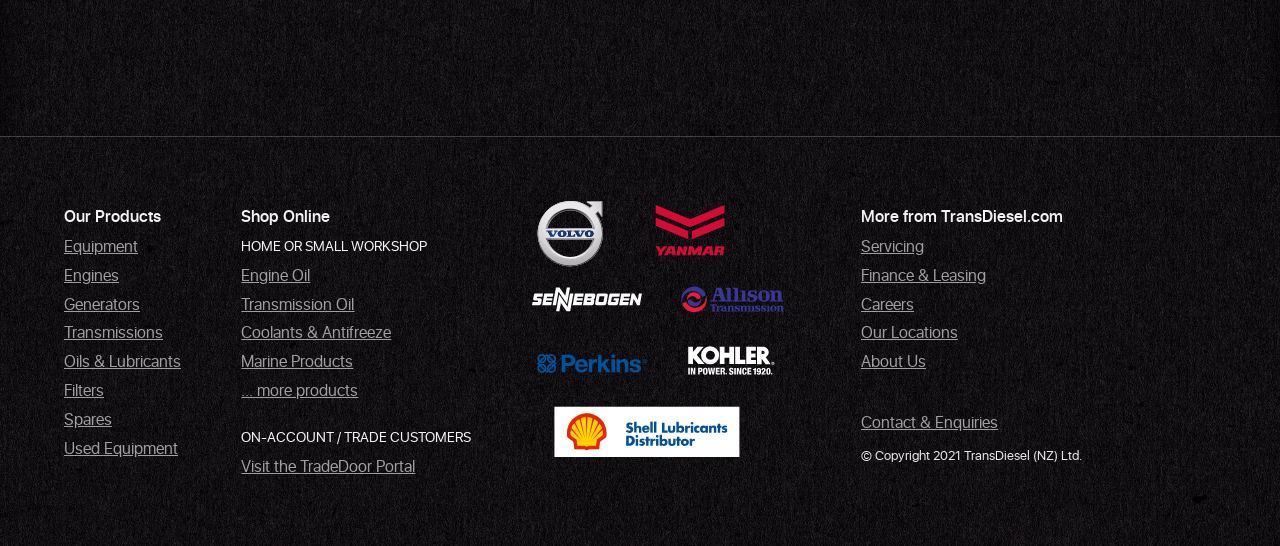
==== commit d7b26001: "add craig mike pic" ====
--- a/40-years-our-story.html
+++ b/40-years-our-story.html
@@ -723,7 +723,7 @@
                             
                             <div class="land1 feat2 revBoxShdw rotate5 delay2" style="left:3vw;margin-top: -28%;background-image:url(/40yr-assets/photos/2006.jpg);">&nbsp;</div>
 
-                            <div class="land1 feat3 revBoxShdw rotateMin10 delay2" style="left:0vw;margin-top: 40%;background-image:url(/40yr-assets/photos/craig-mike.jpg);">&nbsp;craig mike pic</div>
+                            <div class="land1 feat3 revBoxShdw rotateMin10 delay3" style="left:10vw;margin-top: 30%;background-image:url(/40yr-assets/photos/2006-b.jpg);">&nbsp;</div>
 
                             <div class="year delay2" style="bottom:32vh;left:8vw;margin-top:-25%;">
                                 <h2 class="Helv big white">2006</h2>
